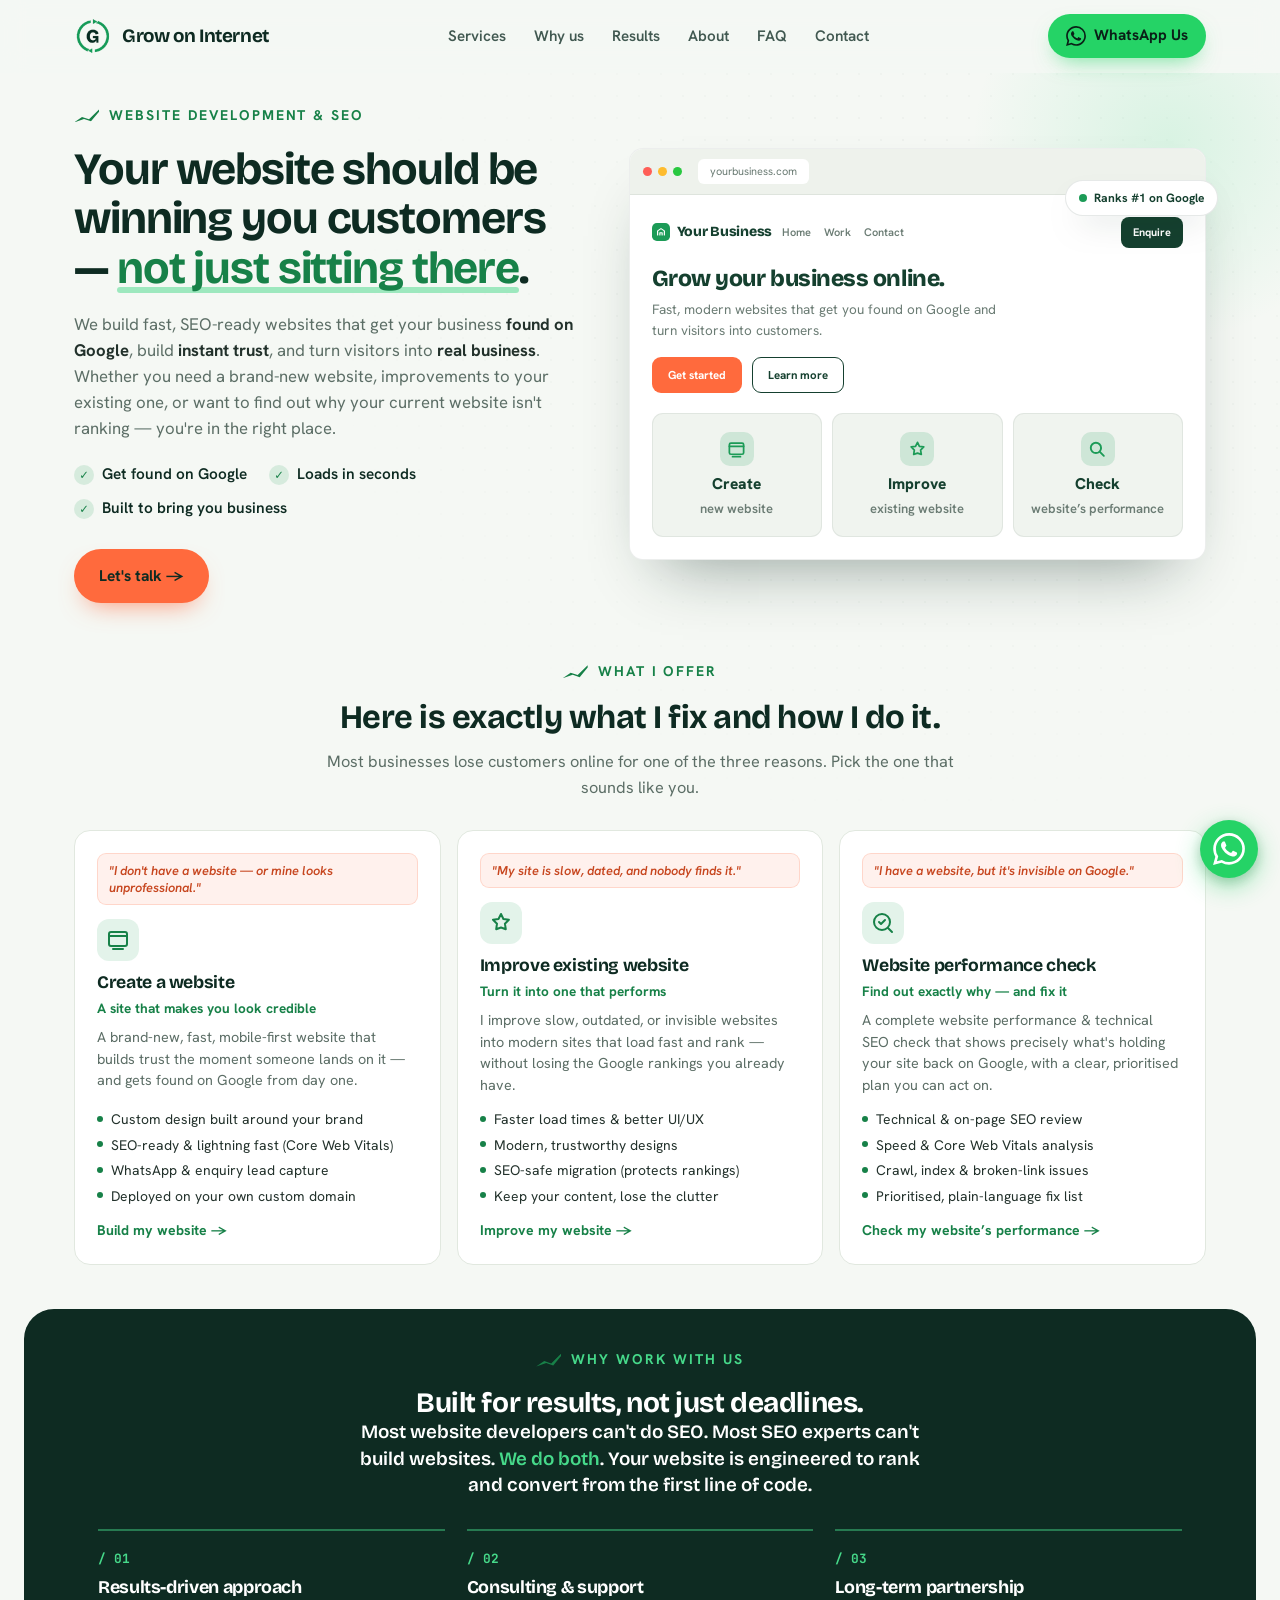
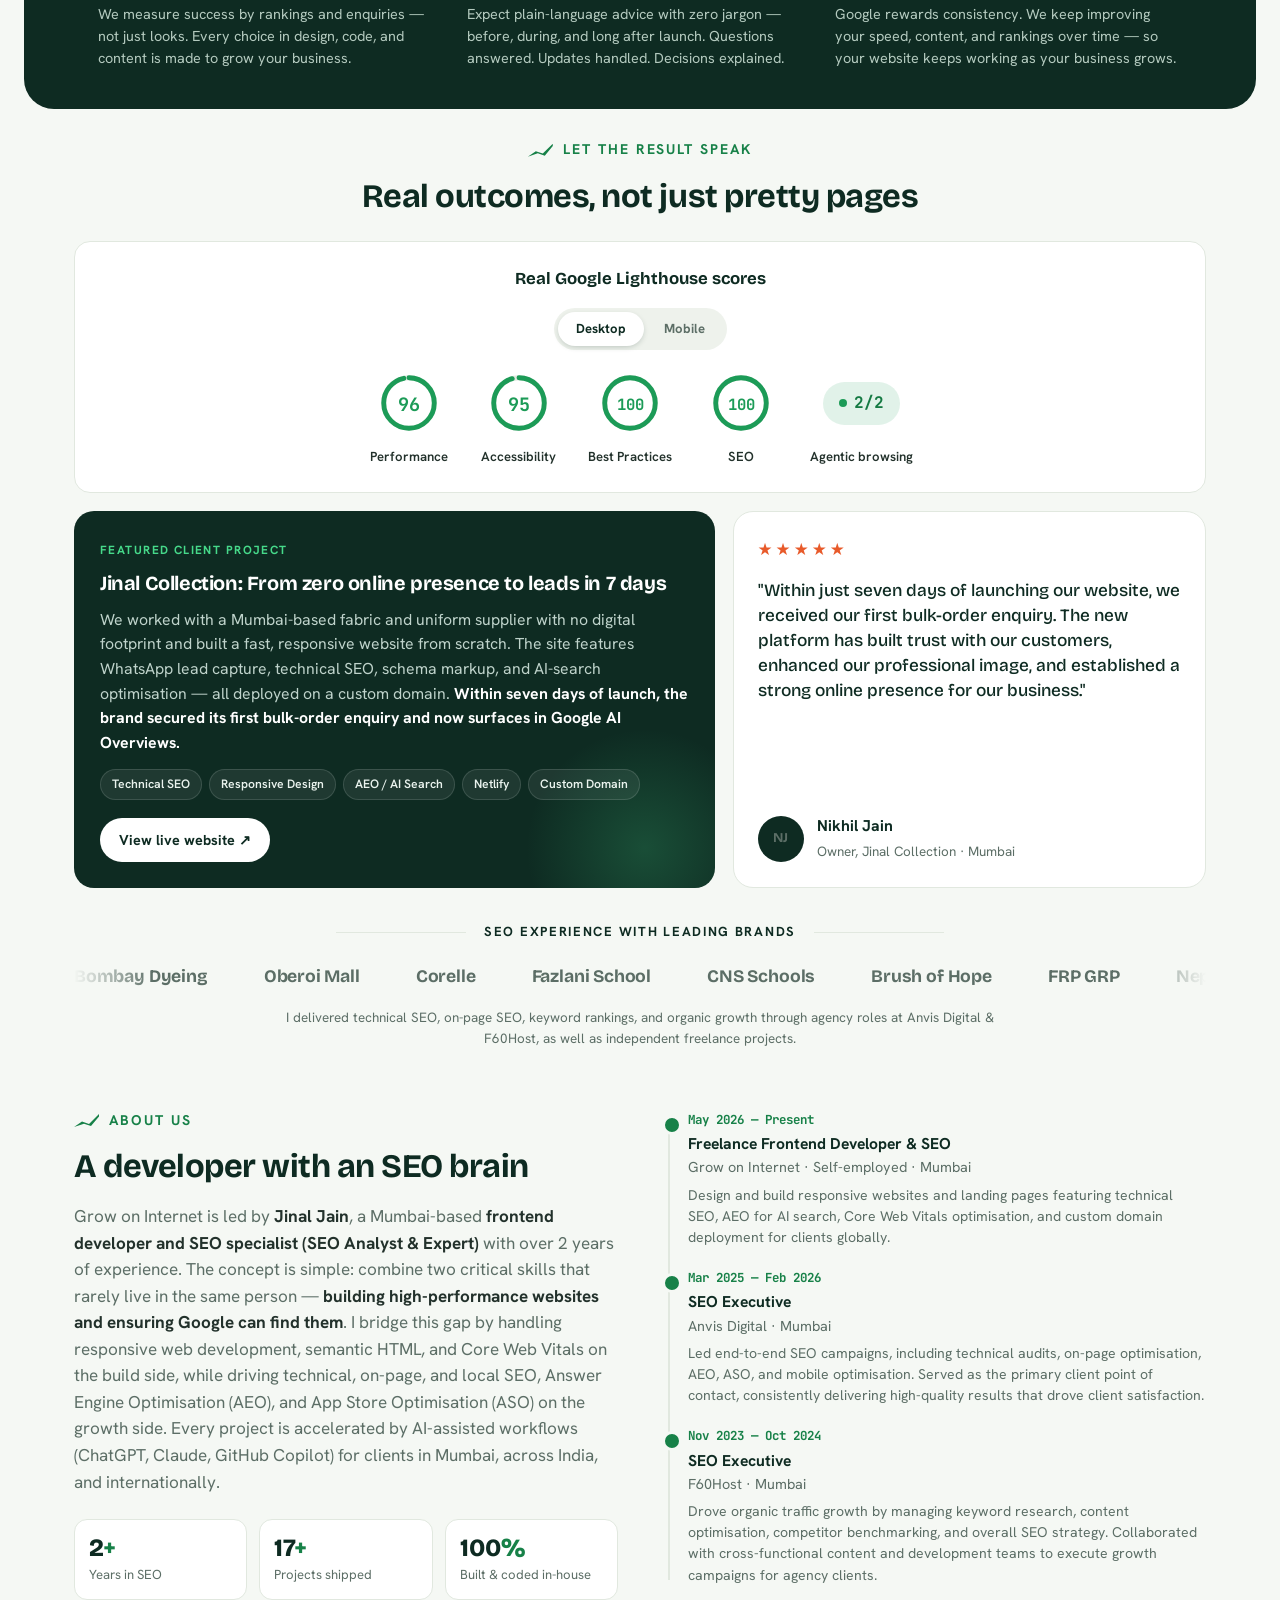
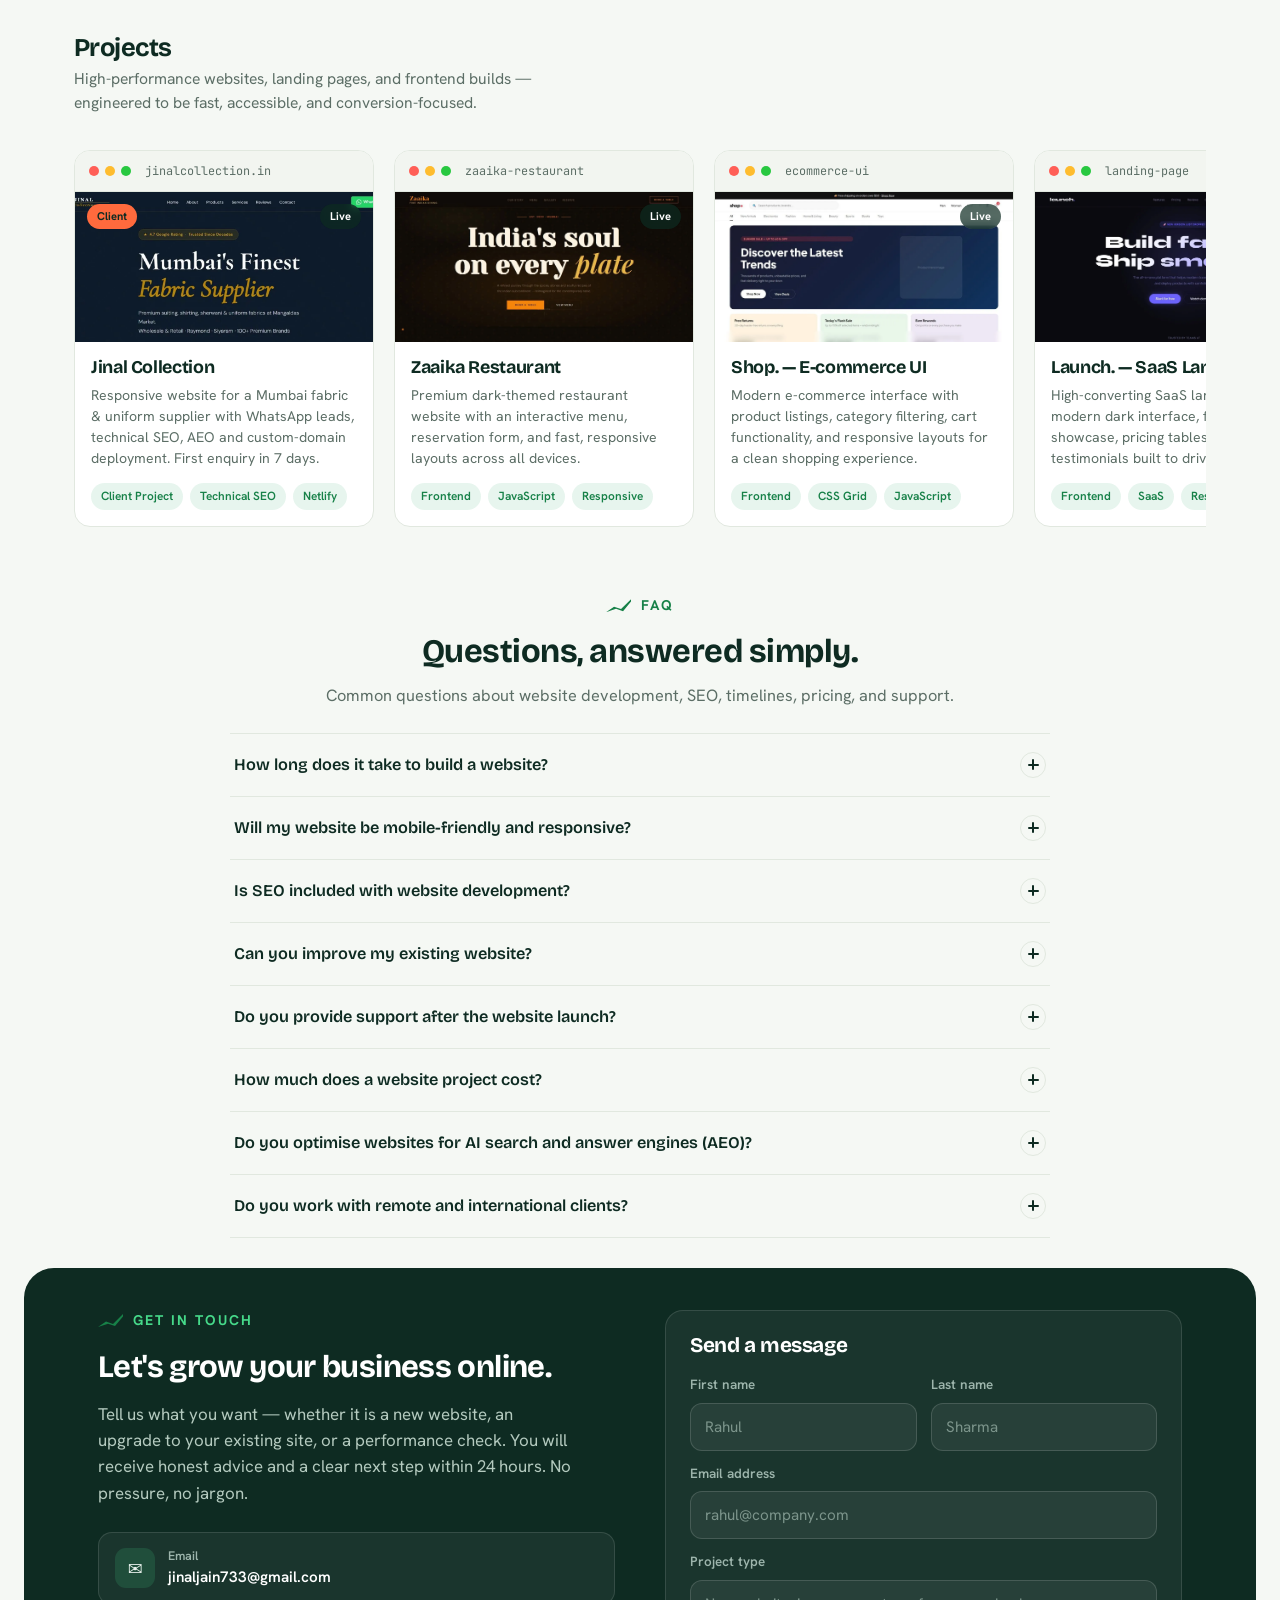
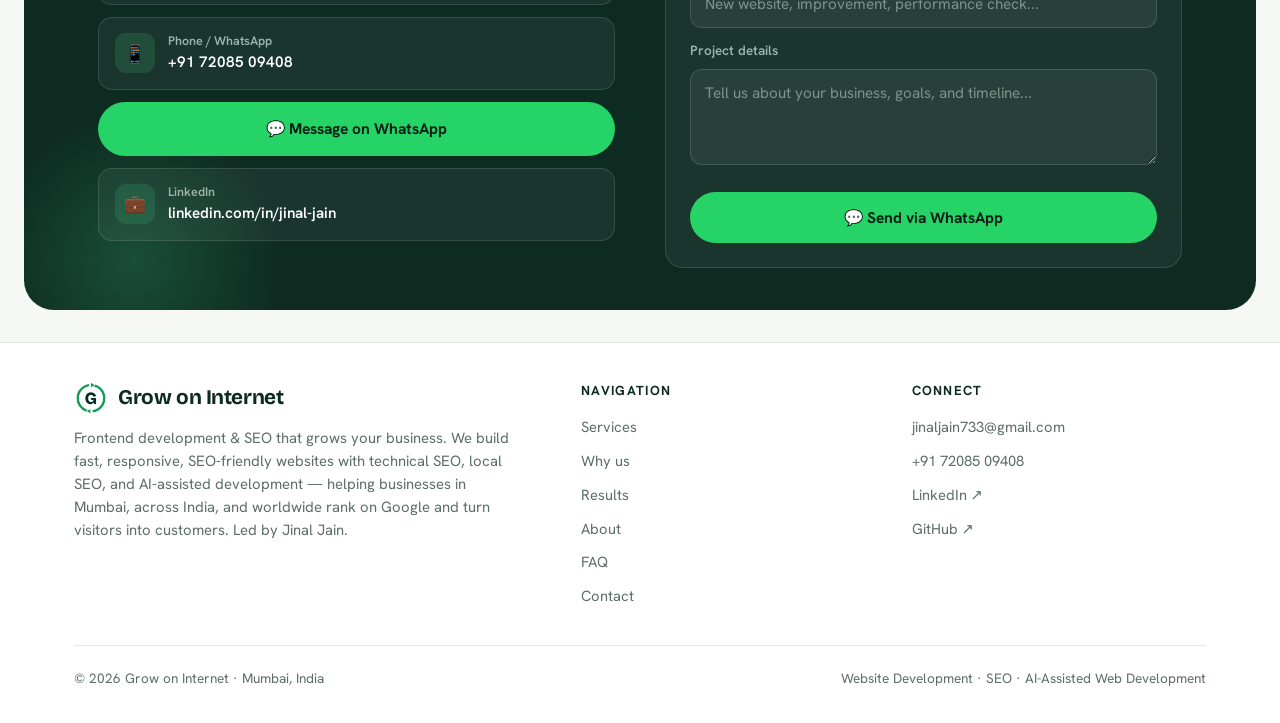
==== index.html @ 829fde15 "Optimize performance, fix accessibility and favicon issues" ====
<!DOCTYPE html>
<html lang="en">
<head>
  <meta charset="UTF-8"/>
  <meta name="google-site-verification" content="K5MyPTnlNU4MZj56TA9__E5uPufUT02C1YqBs9ZhYlE"/>
  <meta name="viewport" content="width=device-width, initial-scale=1.0"/>
  <title>Website Development, Redesign &amp; Audit | Grow on Internet</title>
  <meta name="description" content="Fast, SEO-friendly websites built to grow your business. Website development, redesigns, and technical audits by Jinal Jain, Mumbai."/>
  <link rel="canonical" href="https://www.growoninternet.com/"/>
  <meta property="og:type" content="website"/>
  <meta property="og:title" content="Website Development, Redesign &amp; Audit | Grow on Internet"/>
  <meta property="og:description" content="Fast, SEO-friendly websites built to grow your business. Website development, redesigns, and technical audits by Jinal Jain, Mumbai."/>
  <meta property="og:url" content="https://www.growoninternet.com/"/>
  <meta property="og:site_name" content="Grow on Internet"/>
  <meta property="og:image" content="https://www.growoninternet.com/og-image.jpg"/>
  <meta property="og:image:width" content="1200"/>
  <meta property="og:image:height" content="630"/>
  <meta property="og:image:alt" content="Grow on Internet — Website Development &amp; SEO in Mumbai"/>
  <meta name="twitter:card" content="summary_large_image"/>
  <meta name="twitter:title" content="Website Development, Redesign &amp; Audit | Grow on Internet"/>
  <meta name="twitter:description" content="Fast, SEO-friendly websites built to grow your business. Website development, redesigns, and technical audits by Jinal Jain, Mumbai."/>
  <meta name="twitter:image" content="https://www.growoninternet.com/og-image.jpg"/>
  <meta name="twitter:image:alt" content="Grow on Internet — Website Development &amp; SEO in Mumbai"/>
  <meta name="robots" content="index, follow"/>
  <meta name="theme-color" content="#F5F8F4"/>
  <meta name="author" content="Jinal Jain"/>
  <link rel="icon" href="favicon.ico" sizes="any"/>
  <link rel="icon" type="image/png" sizes="32x32" href="favicon-32x32.png"/>
  <link rel="icon" type="image/png" sizes="192x192" href="favicon-192x192.png"/>
  <link rel="apple-touch-icon" sizes="180x180" href="apple-touch-icon.png"/>
  <link rel="manifest" href="site.webmanifest"/>
  <link rel="preconnect" href="https://fonts.googleapis.com"/>
  <link rel="preconnect" href="https://fonts.gstatic.com" crossorigin/>
  <link rel="preload" as="style" href="https://fonts.googleapis.com/css2?family=Bricolage+Grotesque:opsz,wght@12..96,500;12..96,600;12..96,700;12..96,800&family=Hanken+Grotesk:wght@400;500;600;700&family=JetBrains+Mono:wght@500;700&display=swap" onload="this.onload=null;this.rel='stylesheet'"/>
  <noscript><link href="https://fonts.googleapis.com/css2?family=Bricolage+Grotesque:opsz,wght@12..96,500;12..96,600;12..96,700;12..96,800&family=Hanken+Grotesk:wght@400;500;600;700&family=JetBrains+Mono:wght@500;700&display=swap" rel="stylesheet"/></noscript>

  <!-- Structured data -->
  <script type="application/ld+json">
  {
    "@context":"https://schema.org","@type":"Person","@id":"https://www.growoninternet.com/#person",
    "name":"Jinal Jain","jobTitle":"Frontend Developer & SEO Specialist",
    "description":"Frontend Developer and SEO Specialist in Mumbai, founder of Grow on Internet, building fast, SEO-friendly websites that rank on Google and convert visitors into customers.",
    "url":"https://www.growoninternet.com",
    "address":{"@type":"PostalAddress","addressLocality":"Mumbai","addressRegion":"Maharashtra","addressCountry":"IN"},
    "email":"jinaljain733@gmail.com","telephone":"+917208509408",
    "sameAs":["https://linkedin.com/in/jinal-jain-08b70328b","https://github.com/jinaljain733-cmd"]
  }
  </script>
  <script type="application/ld+json">
  {
    "@context":"https://schema.org","@type":"WebSite","@id":"https://www.growoninternet.com/#website",
    "url":"https://www.growoninternet.com/","name":"Grow on Internet",
    "description":"Fast, SEO-friendly websites built to grow your business. Website development, redesigns, and technical audits by Jinal Jain, Mumbai.",
    "publisher":{"@id":"https://www.growoninternet.com/#person"},
    "inLanguage":"en"
  }
  </script>
  <script type="application/ld+json">
  {
    "@context":"https://schema.org","@type":"ProfessionalService","@id":"https://www.growoninternet.com/#service",
    "name":"Grow on Internet","url":"https://www.growoninternet.com","telephone":"+917208509408","email":"jinaljain733@gmail.com",
    "provider":{"@id":"https://www.growoninternet.com/#person"},
    "address":{"@type":"PostalAddress","addressLocality":"Mumbai","addressRegion":"Maharashtra","addressCountry":"IN"},
    "geo":{"@type":"GeoCoordinates","latitude":19.0760,"longitude":72.8777},
    "areaServed":["Mumbai","Maharashtra","India",{"@type":"Place","name":"Worldwide (Remote)"}],
    "serviceType":["Website Development","Website Improvement","Technical SEO","Website Performance Check","Answer Engine Optimisation","Landing Page Development"],
    "priceRange":"₹₹","sameAs":["https://linkedin.com/in/jinal-jain-08b70328b","https://github.com/jinaljain733-cmd"]
  }
  </script>
  <script type="application/ld+json">
  {"@context": "https://schema.org", "@type": "FAQPage", "mainEntity": [{"@type": "Question", "name": "How long does it take to build a website?", "acceptedAnswer": {"@type": "Answer", "text": "Most website projects wrap up within 1–3 weeks, depending on complexity. A dedicated landing page can launch in just 5–7 days, while a comprehensive business website typically takes 2–3 weeks, including all revisions and final testing."}}, {"@type": "Question", "name": "Will my website be mobile-friendly and responsive?", "acceptedAnswer": {"@type": "Answer", "text": "Yes. Every website is built mobile-first and tested rigorously across smartphones, tablets, laptops, and desktops to ensure a seamless user experience on every screen size."}}, {"@type": "Question", "name": "Is SEO included with website development?", "acceptedAnswer": {"@type": "Answer", "text": "Absolutely. Every website comes out of the box with essential technical SEO — including semantic HTML, optimised headings, meta titles and descriptions, XML sitemaps, robots.txt files, Open Graph tags, schema markup, and Core Web Vitals optimisation."}}, {"@type": "Question", "name": "Can you improve my existing website?", "acceptedAnswer": {"@type": "Answer", "text": "Yes. We upgrade existing websites by boosting performance, refreshing to a responsive design, refining the UI/UX, and implementing SEO-friendly development — all while carefully preserving your existing content and search rankings."}}, {"@type": "Question", "name": "Do you provide support after the website launch?", "acceptedAnswer": {"@type": "Answer", "text": "Yes. Ongoing post-launch support is readily available for platform updates, routine maintenance, technical troubleshooting, content changes, and continuous performance improvements whenever you need them."}}, {"@type": "Question", "name": "How much does a website project cost?", "acceptedAnswer": {"@type": "Answer", "text": "Pricing varies depending on project scope, features, design complexity, and specific functionality. Share your project requirements with us, and we will provide a transparent, detailed quote with absolutely zero hidden costs."}}, {"@type": "Question", "name": "Do you optimise websites for AI search and answer engines (AEO)?", "acceptedAnswer": {"@type": "Answer", "text": "Yes. Alongside traditional SEO, we implement Answer Engine Optimisation (AEO) — structuring your content, headings, and schema markup so your site is easily parsed and surfaced by modern AI assistants. For instance, our client Jinal Collection now appears directly in Google AI Overviews for highly relevant industry queries."}}, {"@type": "Question", "name": "Do you work with remote and international clients?", "acceptedAnswer": {"@type": "Answer", "text": "Yes. While we are proud to be based in Mumbai, we work with clients nationwide across India and internationally. All projects are managed seamlessly via email, WhatsApp, and video calls, complete with regular, transparent progress updates."}}]}
  </script>

  <!-- Google Analytics -->
  <script async src="https://www.googletagmanager.com/gtag/js?id=G-MQ4YSEPX4D"></script>
  <script>window.dataLayer=window.dataLayer||[];function gtag(){dataLayer.push(arguments);}gtag('js',new Date());gtag('config','G-MQ4YSEPX4D');</script>

  <style id="critical-css">:root{--bg:#F5F8F4;--forest:#0E2B22;--forest-2:#143A2E;--grow:#178148;--grow-bright:#46D98A;--coral:#FF6A3D;--text:#22312B;--muted:#5C6E66;--line:#E1E8DF;--card:#FFFFFF;--radius:18px;--maxw:1180px}*{box-sizing:border-box;margin:0;padding:0}html{scroll-behavior:smooth;overflow-x:clip}body{font-family:'Hanken Grotesk',system-ui,sans-serif;background:var(--bg);color:var(--text);line-height:1.55;-webkit-font-smoothing:antialiased;overflow-x:clip}.mono{font-family:'JetBrains Mono',monospace}.container{max-width:var(--maxw);margin:0 auto;padding:0 24px}.skip-link{position:absolute;left:-999px;top:0;background:var(--forest);color:#fff;padding:10px 16px;border-radius:0 0 10px 0;z-index:200}.skip-link:focus{left:0}:focus-visible{outline:3px solid var(--grow);outline-offset:3px;border-radius:6px}.eyebrow{display:inline-flex;align-items:center;gap:10px;font-size:.88rem;font-weight:700;text-transform:uppercase;letter-spacing:.14em;color:var(--grow)}.eyebrow::before{content:"";width:25px;height:13px;background:var(--grow);clip-path:polygon(0 100%,32% 58%,60% 76%,100% 0,100% 18%,68% 92%,40% 74%,0 100%);display:inline-block}.btn{display:inline-flex;align-items:center;gap:9px;font-weight:700;font-size:.97rem;padding:14px 24px;border-radius:999px;border:1.6px solid transparent;cursor:pointer;transition:transform .18s ease,box-shadow .18s ease,background .18s ease,color .18s ease;font-family:'Hanken Grotesk',sans-serif}.btn-primary{background:var(--coral);color:var(--forest);box-shadow:0 12px 26px -12px rgba(255,106,61,.75)}.btn-primary:hover{transform:translateY(-2px);box-shadow:0 18px 34px -14px rgba(255,106,61,.85)}.btn-outline{background:transparent;border-color:var(--forest);color:var(--forest)}.btn-outline:hover{background:var(--forest);color:#fff;transform:translateY(-2px)}.btn-light{background:#fff;color:var(--forest)}.btn-light:hover{transform:translateY(-2px)}.btn-sm{padding:10px 18px;font-size:.9rem}header{position:sticky;top:0;z-index:100}nav#nav{background:rgba(245,248,244,.82);backdrop-filter:blur(12px);border-bottom:1px solid transparent;transition:border-color .2s,box-shadow .2s}nav#nav.scrolled{border-bottom-color:var(--line);box-shadow:0 6px 24px -18px rgba(14,43,34,.4)}.nav-inner{display:flex;align-items:center;justify-content:space-between;height:72px;max-width:var(--maxw);margin:0 auto;padding:0 24px}.nav-logo{display:flex;align-items:center;gap:10px;font-size:1.18rem;color:var(--forest)}.nav-logo .mark{width:38px;height:38px;flex:none;display:grid;place-items:center}.nav-logo .lo{font-family:'Bricolage Grotesque',sans-serif;font-weight:700;letter-spacing:-0.02em;color:var(--forest)}.nav-links{display:flex;gap:28px;list-style:none}.nav-links a{font-weight:600;font-size:.95rem;color:var(--forest);opacity:.78;transition:opacity .15s}.nav-links a:hover{opacity:1}.wa-btn{display:inline-flex;align-items:center;gap:8px;background:#25D366;color:#0a1f17;font-family:'Hanken Grotesk',sans-serif;font-weight:700;font-size:.95rem;padding:10px 18px;border-radius:999px;box-shadow:0 10px 22px -8px rgba(37,211,102,.6);transition:transform .18s ease,box-shadow .18s ease,background .18s ease;white-space:nowrap;cursor:pointer}.wa-btn svg{width:20px;height:20px;flex:none}.wa-btn:hover{transform:translateY(-2px);background:#20bd5a;box-shadow:0 16px 30px -8px rgba(37,211,102,.72)}.nav-cta{flex:none}.nav-cta-m{display:none}.nav-hamburger{display:none;flex-direction:column;align-items:flex-end;gap:5px;background:none;border:none;cursor:pointer;padding:6px;margin-right:-6px}.nav-hamburger span{width:24px;height:2.4px;background:var(--forest);border-radius:2px;transition:.25s}.nav-hamburger.open span:nth-child(1){transform:translateY(7.4px) rotate(45deg)}.nav-hamburger.open span:nth-child(2){opacity:0}.nav-hamburger.open span:nth-child(3){transform:translateY(-7.4px) rotate(-45deg)}.hero-badge .pulse{width:8px;height:8px;border-radius:50%;background:var(--grow);box-shadow:0 0 0 0 rgba(28,155,87,.5);animation:pulse 2s infinite}@keyframes pulse{0%{box-shadow:0 0 0 0 rgba(28,155,87,.5)}70%{box-shadow:0 0 0 9px rgba(28,155,87,0)}100%{box-shadow:0 0 0 0 rgba(28,155,87,0)}}@keyframes blink{50%{opacity:0}}.why .container{max-width:calc(var(--maxw) - 48px)}.why .eyebrow{color:var(--grow-bright)}.lh-radio:focus-visible ~ .lh-toggle label{outline:2px solid var(--grow);outline-offset:2px}.about-intro .body{color:var(--muted);font-size:1.07rem;margin-top:18px}.about-intro .body b{color:var(--text)}.proj-body{padding:16px}.proj-body h3{font-size:1.12rem;color:var(--forest);font-weight:700;margin-bottom:8px}.proj-body p{color:var(--muted);font-size:.88rem;line-height:1.5}.contact .container{max-width:calc(var(--maxw) - 48px);position:relative}.btn-wa{background:#25D366;color:#0a1f17}.btn-wa:hover{transform:translateY(-2px)}.home{padding:32px 0 44px;position:relative;overflow:hidden}.home-intro{max-width:860px;margin:0 auto;text-align:center}.home-intro h1{font-size:clamp(1.95rem,3.6vw,2.8rem);font-weight:700;color:var(--forest);margin:15px 0 0;line-height:1.1;letter-spacing:-0.025em}.home-intro h1 .em{color:var(--grow);position:relative;white-space:nowrap}.home-intro h1 .em::after{content:"";position:absolute;left:0;right:0;bottom:.04em;height:.14em;background:var(--grow-bright);opacity:.5;border-radius:3px;z-index:-1}.home-sub{font-size:1.05rem;color:var(--muted);margin:18px auto 0;max-width:40em}.home-sub b{color:var(--text);font-weight:700}.home::before{content:"";position:absolute;inset:0;background-image:radial-gradient(circle at 1px 1px,rgba(14,43,34,.05) 1px,transparent 0);background-size:22px 22px;-webkit-mask-image:radial-gradient(ellipse 65% 55% at 72% 22%,#000,transparent 72%);mask-image:radial-gradient(ellipse 65% 55% at 72% 22%,#000,transparent 72%);pointer-events:none}.home::after{content:"";position:absolute;top:-130px;right:-90px;width:400px;height:400px;border-radius:50%;background:radial-gradient(circle,rgba(70,217,138,.16),transparent 70%);pointer-events:none}.home .container{position:relative;z-index:1}.home-grid{display:grid;grid-template-columns:.92fr 1.04fr;gap:44px;align-items:center}.home-grid .home-intro{max-width:none;margin:0;text-align:left}.home-grid .home-sub{margin-left:0;margin-right:0;max-width:42em}.home-grid .home-gets,.home-grid .home-btns,.home-grid .home-trust{justify-content:flex-start}.home-visual{position:relative}.bw{background:#fff;border-radius:14px;box-shadow:0 34px 64px -32px rgba(14,43,34,.45);overflow:hidden;border:1px solid rgba(14,43,34,.08)}.bw-bar{display:flex;align-items:center;gap:6px;padding:10px 13px;background:#EEF2EC;border-bottom:1px solid rgba(14,43,34,.07)}.bw-dot{width:9px;height:9px;border-radius:50%}.bw-url{margin-left:10px;background:#fff;border-radius:6px;font-size:11px;color:#6B7C74;padding:4px 12px;font-family:'Hanken Grotesk'}.bw-vp{padding:22px}.bw-nav{display:flex;align-items:center;gap:10px;margin-bottom:18px}.bw-brand{display:flex;align-items:center;gap:7px;font-family:'Bricolage Grotesque';font-weight:800;font-size:14px;color:#15402F;letter-spacing:-.02em}.bw-logo{width:16px;height:16px;border-radius:5px;background:#1C9B57;flex:none}.bw-links{display:flex;gap:13px;font-size:11px;color:#6B7C74;font-weight:600}.bw-sp{flex:1}.bw-btn{background:#15402F;color:#fff;font-size:11px;font-weight:700;padding:7px 12px;border-radius:8px;white-space:nowrap}.bw-h{font-family:'Bricolage Grotesque';font-weight:800;font-size:23px;line-height:1.12;letter-spacing:-.02em;color:#15402F;margin:6px 0 8px}.bw-sub{font-size:13.5px;color:#6B7C74;line-height:1.55;margin-bottom:16px;max-width:44ch}.bw-cta{display:flex;gap:10px;margin-bottom:20px}.bw-b1{background:#FF6A3D;color:#fff;font-size:11.5px;font-weight:700;padding:9px 16px;border-radius:9px}.bw-b2{border:1.5px solid #15402F;color:#15402F;font-size:11.5px;font-weight:700;padding:8px 15px;border-radius:9px}.bw-cards{display:flex;gap:10px}.bw-card{flex:1;border-radius:11px;background:#F0F4EF;border:1px solid rgba(14,43,34,.07);padding:18px 9px;font-size:10px;font-weight:700;color:#15402F;display:flex;flex-direction:column;align-items:center;text-align:center;gap:10px}.bw-card i{width:34px;height:34px;border-radius:10px;background:rgba(28,155,87,.16);display:grid;place-items:center;color:#1C9B57}.bw-card .bw-ct{font-size:15.5px;font-weight:800;color:#15402F;line-height:1.05}.bw-card .bw-cl{font-size:13px;font-weight:600;color:#6B7C74;line-height:1.3;margin-top:-1px}.bw-chip{position:absolute;display:flex;align-items:center;gap:7px;background:#fff;border:1px solid rgba(14,43,34,.1);box-shadow:0 16px 32px -16px rgba(14,43,34,.5);border-radius:999px;padding:8px 13px;font-size:12px;font-weight:700;color:#15402F;animation:floaty 4.5s ease-in-out infinite}.bw-gd{width:8px;height:8px;border-radius:50%;background:#1C9B57}.bw-chip-a{top:32px;right:-12px}.bw-chip-b{bottom:22px;left:-12px;animation-delay:1.4s}@keyframes floaty{0%,100%{transform:translateY(0)}50%{transform:translateY(-7px)}}.visual-stats{display:flex;gap:10px;margin-top:16px}.vs{flex:1;background:#fff;border:1px solid var(--line);border-radius:13px;padding:14px 8px;text-align:center;box-shadow:0 16px 30px -24px rgba(14,43,34,.45);display:flex;flex-direction:column;align-items:center}.vs i{width:28px;height:28px;border-radius:9px;background:rgba(28,155,87,.14);color:var(--grow);display:grid;place-items:center;margin-bottom:8px}.vs-n{display:block;font-family:'Bricolage Grotesque';font-weight:800;font-size:1rem;color:var(--forest);line-height:1}.vs-l{display:block;font-size:.72rem;color:var(--muted);margin-top:5px;line-height:1.3}.home-gets{display:flex;justify-content:center;flex-wrap:wrap;gap:10px 22px;margin-top:22px}.home-gets .get{display:inline-flex;align-items:center;gap:8px;font-weight:600;color:var(--forest);font-size:.96rem}.home-gets .tick{width:20px;height:20px;border-radius:50%;background:rgba(28,155,87,.14);color:var(--grow);display:grid;place-items:center;font-size:.72rem;flex:none}.home-btns{display:flex;justify-content:center;gap:14px;flex-wrap:wrap;margin-top:28px}.home-trust{display:flex;justify-content:center;align-items:center;gap:14px;flex-wrap:wrap;margin-top:26px;color:var(--muted);font-size:.92rem}.home-trust .t b{color:var(--forest)}.home-trust .dotsep{width:5px;height:5px;border-radius:50%;background:var(--grow);opacity:.5}.reveal{opacity:0;transform:translateY(22px);transition:opacity .6s ease,transform .6s ease}.reveal.up{opacity:1;transform:none}.rd1{transition-delay:.06s}.rd2{transition-delay:.14s}.rd3{transition-delay:.22s}@media(max-width:920px){.hero-grid,.about-intro,.contact-grid,.result-grid,.footer-inner,.home-grid{grid-template-columns:1fr}.home-grid .home-intro{text-align:left;max-width:none;margin:0}.home-grid .home-gets,.home-grid .home-btns,.home-grid .home-trust{justify-content:flex-start}.home-visual{max-width:460px;margin:22px auto 0}.nav-links{position:fixed;inset:72px 0 auto 0;flex-direction:column;align-items:stretch;background:var(--bg);padding:20px 24px;gap:4px;border-bottom:1px solid var(--line);transform:translateY(-130%);transition:transform .3s;box-shadow:0 20px 40px -24px rgba(14,43,34,.4)}.nav-links li{width:100%}.nav-links.open{transform:none}.nav-links a{padding:12px 0;font-size:1.05rem;width:100%;text-align:center}.nav-cta{display:none}.nav-cta-m{display:flex;justify-content:center;margin-top:12px}.nav-links .nav-cta-m .wa-btn{width:auto;color:#0a1f17;padding:11px 22px;font-size:.97rem}.nav-hamburger{display:flex}}@media(max-width:600px){.container,.hero-grid,.nav-inner{padding-left:18px;padding-right:18px}.home-intro h1{font-size:clamp(1.7rem,7.2vw,2.2rem)}.home-sub,.hero-desc{font-size:1rem}.home{padding:22px 0 38px}.home-btns{flex-direction:column;align-items:stretch;gap:10px}.home-btns .btn{width:100%;justify-content:center}.bw-links{display:none}.bw-vp{padding:16px}.bw-h{font-size:20px;line-height:1.18;margin:4px 0 6px}.bw-sub{font-size:12px;margin-bottom:12px;max-width:none}.bw-cta{margin-bottom:14px}.bw-card{padding:15px 7px;gap:8px}.bw-card .bw-ct{font-size:13.5px}.bw-card .bw-cl{font-size:11.5px}.eyebrow{font-size:.8rem;letter-spacing:.12em}.why .container,.contact .container{max-width:none}}@media(prefers-reduced-motion:reduce){*{animation:none!important;transition:none!important;scroll-behavior:auto}.reveal{opacity:1;transform:none}}.wa-float{position:fixed;bottom:22px;right:22px;z-index:200;width:58px;height:58px;border-radius:50%;background:#25D366;display:flex;align-items:center;justify-content:center;box-shadow:0 8px 24px rgba(37,211,102,.45),0 4px 12px rgba(0,0,0,.18);transition:transform .2s ease,box-shadow .2s ease;animation:waPulse 2.6s ease-in-out infinite}.wa-float svg{width:32px;height:32px}.wa-float:hover{transform:scale(1.08);box-shadow:0 12px 30px rgba(37,211,102,.6),0 6px 16px rgba(0,0,0,.22)}.wa-float:active{transform:scale(.97)}@keyframes waPulse{0%,100%{box-shadow:0 8px 24px rgba(37,211,102,.45),0 0 0 0 rgba(37,211,102,.5)}50%{box-shadow:0 8px 24px rgba(37,211,102,.45),0 0 0 14px rgba(37,211,102,0)}}@media(max-width:600px){.wa-float{width:52px;height:52px;bottom:18px;right:18px}.wa-float svg{width:28px;height:28px}}.nav-logo .mark .brandmark,.footer-logo .fmark .brandmark{width:100%;height:100%;object-fit:cover;display:block}</style>
<link rel="preload" as="style" href="style.css" onload="this.onload=null;this.rel='stylesheet'"/>
<noscript><link rel="stylesheet" href="style.css"/></noscript>
</head>
<body>

<a href="#main" class="skip-link">Skip to main content</a>

<header>
<nav id="nav" role="navigation" aria-label="Main navigation">
  <div class="nav-inner">
    <a href="/" class="nav-logo" aria-label="Grow on Internet — homepage">
      <span class="mark"><img class="brandmark" src="logo.png" alt="Grow on Internet logo"/></span>
      <span class="lo">Grow on Internet</span>
    </a>
    <ul class="nav-links" id="navLinks">
      <li><a href="#services">Services</a></li>
      <li><a href="#why">Why us</a></li>
      <li><a href="#results">Results</a></li>
      <li><a href="#about">About</a></li>
      <li><a href="#faq">FAQ</a></li>
      <li><a href="#contact">Contact</a></li>
      <li class="nav-cta-m"><a href="https://wa.me/917208509408?text=Hi%20Jinal%2C%20I%27d%20like%20to%20discuss%20a%20website%20project." target="_blank" rel="noopener noreferrer" class="wa-btn nav-cta-link" aria-label="WhatsApp Us"><svg viewBox="0 0 24 24" fill="#0a1f17" aria-hidden="true"><path d="M17.472 14.382c-.297-.149-1.758-.867-2.03-.967-.273-.099-.471-.148-.67.15-.197.297-.767.966-.94 1.164-.173.199-.347.223-.644.075-.297-.15-1.255-.463-2.39-1.475-.883-.788-1.48-1.761-1.653-2.059-.173-.297-.018-.458.13-.606.134-.133.298-.347.446-.52.149-.174.198-.298.298-.497.099-.198.05-.371-.025-.52-.075-.149-.669-1.612-.916-2.207-.242-.579-.487-.5-.669-.51-.173-.008-.371-.01-.57-.01-.198 0-.52.074-.792.372-.272.297-1.04 1.016-1.04 2.479 0 1.462 1.065 2.875 1.213 3.074.149.198 2.096 3.2 5.077 4.487.709.306 1.262.489 1.694.625.712.227 1.36.195 1.871.118.571-.085 1.758-.719 2.006-1.413.248-.694.248-1.289.173-1.413-.074-.124-.272-.198-.57-.347m-5.421 7.403h-.004a9.87 9.87 0 01-5.031-1.378l-.361-.214-3.741.982.998-3.648-.235-.374a9.86 9.86 0 01-1.51-5.26c.001-5.45 4.436-9.884 9.888-9.884 2.64 0 5.122 1.03 6.988 2.898a9.825 9.825 0 012.893 6.994c-.003 5.45-4.437 9.884-9.885 9.884m8.413-18.297A11.815 11.815 0 0012.05 0C5.495 0 .16 5.335.157 11.892c0 2.096.547 4.142 1.588 5.945L.057 24l6.305-1.654a11.882 11.882 0 005.683 1.448h.005c6.554 0 11.89-5.335 11.893-11.893a11.821 11.821 0 00-3.48-8.413z"/></svg>WhatsApp Us</a></li>
    </ul>
    <a href="https://wa.me/917208509408?text=Hi%20Jinal%2C%20I%27d%20like%20to%20discuss%20a%20website%20project." target="_blank" rel="noopener noreferrer" class="wa-btn nav-cta" aria-label="WhatsApp Us"><svg viewBox="0 0 24 24" fill="#0a1f17" aria-hidden="true"><path d="M17.472 14.382c-.297-.149-1.758-.867-2.03-.967-.273-.099-.471-.148-.67.15-.197.297-.767.966-.94 1.164-.173.199-.347.223-.644.075-.297-.15-1.255-.463-2.39-1.475-.883-.788-1.48-1.761-1.653-2.059-.173-.297-.018-.458.13-.606.134-.133.298-.347.446-.52.149-.174.198-.298.298-.497.099-.198.05-.371-.025-.52-.075-.149-.669-1.612-.916-2.207-.242-.579-.487-.5-.669-.51-.173-.008-.371-.01-.57-.01-.198 0-.52.074-.792.372-.272.297-1.04 1.016-1.04 2.479 0 1.462 1.065 2.875 1.213 3.074.149.198 2.096 3.2 5.077 4.487.709.306 1.262.489 1.694.625.712.227 1.36.195 1.871.118.571-.085 1.758-.719 2.006-1.413.248-.694.248-1.289.173-1.413-.074-.124-.272-.198-.57-.347m-5.421 7.403h-.004a9.87 9.87 0 01-5.031-1.378l-.361-.214-3.741.982.998-3.648-.235-.374a9.86 9.86 0 01-1.51-5.26c.001-5.45 4.436-9.884 9.888-9.884 2.64 0 5.122 1.03 6.988 2.898a9.825 9.825 0 012.893 6.994c-.003 5.45-4.437 9.884-9.885 9.884m8.413-18.297A11.815 11.815 0 0012.05 0C5.495 0 .16 5.335.157 11.892c0 2.096.547 4.142 1.588 5.945L.057 24l6.305-1.654a11.882 11.882 0 005.683 1.448h.005c6.554 0 11.89-5.335 11.893-11.893a11.821 11.821 0 00-3.48-8.413z"/></svg>WhatsApp Us</a>
    <button class="nav-hamburger" id="hamburger" aria-label="Toggle menu" aria-expanded="false" aria-controls="navLinks"><span></span><span></span><span></span></button>
  </div>
</nav>
</header>

<main id="main" tabindex="-1">

<!-- HOME = SERVICES -->
<section class="home" id="services" aria-labelledby="home-heading">
  <div class="container">

    <div class="home-grid">
    <div class="home-intro">
      <span class="eyebrow">Website Development &amp; SEO</span>
      <h1 id="home-heading">Your website should be winning you customers &mdash; <span class="em">not just sitting there</span>.</h1>
      <p class="home-sub">We build fast, SEO-ready websites that get your business <b>found on Google</b>, build <b>instant trust</b>, and turn visitors into <b>real business</b>. Whether you need a brand-new website, improvements to your existing one, or want to find out why your current website isn't ranking &mdash; you're in the right place.</p>
      <div class="home-gets">
        <span class="get"><span class="tick">&checkmark;</span> Get found on Google</span>
        <span class="get"><span class="tick">&checkmark;</span> Loads in seconds</span>
        <span class="get"><span class="tick">&checkmark;</span> Built to bring you business</span>
      </div>
      <div class="home-btns">
        <a href="#contact" class="btn btn-primary">Let's talk &rarr;</a>
      </div>
    </div>
      <div class="home-visual reveal rd1">
        <div class="bw">
          <div class="bw-bar"><span class="bw-dot" style="background:#FF5F57"></span><span class="bw-dot" style="background:#FEBC2E"></span><span class="bw-dot" style="background:#28C840"></span><span class="bw-url">yourbusiness.com</span></div>
          <div class="bw-vp">
            <div class="bw-nav">
              <span class="bw-brand"><svg width="18" height="18" viewBox="0 0 48 48" fill="none" aria-hidden="true" style="flex:none" role="img" aria-label="Your Business logo"><rect width="48" height="48" rx="13" fill="#1C9B57"/><path d="M15 32V21l9-6 9 6v11" stroke="#fff" stroke-width="3.2" stroke-linecap="round" stroke-linejoin="round"/><path d="M21 32v-6h6v6" stroke="#fff" stroke-width="3.2" stroke-linecap="round" stroke-linejoin="round"/></svg>Your&nbsp;Business</span>
              <span class="bw-links"><span>Home</span><span>Work</span><span>Contact</span></span>
              <span class="bw-sp"></span>
              <span class="bw-btn">Enquire</span>
            </div>
            <div class="bw-h">Grow your business online.</div>
            <p class="bw-sub">Fast, modern websites that get you found on Google and turn visitors into customers.</p>
            <div class="bw-cta"><span class="bw-b1">Get started</span><span class="bw-b2">Learn more</span></div>
            <div class="bw-cards">
              <span class="bw-card"><i><svg width="19" height="19" viewBox="0 0 24 24" fill="none"><rect x="3" y="4" width="18" height="14" rx="2" stroke="currentColor" stroke-width="2.2"/><path d="M3 8h18M7 21h10" stroke="currentColor" stroke-width="2.2" stroke-linecap="round"/></svg></i><span class="bw-ct">Create</span><span class="bw-cl">new website</span></span>
              <span class="bw-card"><i><svg width="19" height="19" viewBox="0 0 24 24" fill="none"><path d="M12 3l2.4 5 5.5.8-4 3.9.9 5.5L12 16.5 7.2 18.2 8 12.7 4 8.8 9.5 8 12 3z" stroke="currentColor" stroke-width="2.2" stroke-linejoin="round"/></svg></i><span class="bw-ct">Improve</span><span class="bw-cl">existing website</span></span>
              <span class="bw-card"><i><svg width="19" height="19" viewBox="0 0 24 24" fill="none"><circle cx="10" cy="10" r="6.5" stroke="currentColor" stroke-width="2.4"/><path d="M20 20l-5-5" stroke="currentColor" stroke-width="2.4" stroke-linecap="round"/></svg></i><span class="bw-ct">Check</span><span class="bw-cl">website&rsquo;s performance</span></span>
            </div>
          </div>
        </div>
        <div class="bw-chip bw-chip-a"><span class="bw-gd"></span> Ranks #1 on Google</div>
      </div>
    </div>

    <div class="pain-lead reveal">
      <span class="eyebrow">What I offer</span>
      <h2 class="section-title">Here is exactly what I fix and how I do it.</h2>
      <p class="section-sub">Most businesses lose customers online for one of the three reasons. Pick the one that sounds like you.</p>
    </div>

    <div class="services-grid">

      <div class="service-card reveal rd1">
        <span class="pain-tag">"I don't have a website &mdash; or mine looks unprofessional."</span>
        <span class="service-ic"><svg width="24" height="24" viewBox="0 0 24 24" fill="none"><rect x="3" y="4" width="18" height="14" rx="2" stroke="currentColor" stroke-width="2"/><path d="M3 8h18M7 21h10" stroke="currentColor" stroke-width="2" stroke-linecap="round"/></svg></span>
        <h3>Create a website</h3>
        <div class="service-tagline">A site that makes you look credible</div>
        <p>A brand-new, fast, mobile-first website that builds trust the moment someone lands on it &mdash; and gets found on Google from day one.</p>
        <ul>
          <li>Custom design built around your brand</li>
          <li>SEO-ready &amp; lightning fast (Core Web Vitals)</li>
          <li>WhatsApp &amp; enquiry lead capture</li>
          <li>Deployed on your own custom domain</li>
        </ul>
        <a href="#contact" class="service-link">Build my website &rarr;</a>
      </div>

      <div class="service-card reveal rd2">
        <span class="pain-tag">"My site is slow, dated, and nobody finds it."</span>
        <span class="service-ic"><svg width="24" height="24" viewBox="0 0 24 24" fill="none"><path d="M12 3l2.4 5 5.5.8-4 3.9.9 5.5L12 16.5 7.2 18.2 8 12.7 4 8.8 9.5 8 12 3z" stroke="currentColor" stroke-width="2" stroke-linejoin="round"/></svg></span>
        <h3>Improve existing website</h3>
        <div class="service-tagline">Turn it into one that performs</div>
        <p>I improve slow, outdated, or invisible websites into modern sites that load fast and rank &mdash; without losing the Google rankings you already have.</p>
        <ul>
          <li>Faster load times &amp; better UI/UX</li>
          <li>Modern, trustworthy designs</li>
          <li>SEO-safe migration (protects rankings)</li>
          <li>Keep your content, lose the clutter</li>
        </ul>
        <a href="#contact" class="service-link">Improve my website &rarr;</a>
      </div>

      <div class="service-card reveal rd3">
        <span class="pain-tag">"I have a website, but it's invisible on Google."</span>
        <span class="service-ic"><svg width="24" height="24" viewBox="0 0 24 24" fill="none"><circle cx="11" cy="11" r="8" stroke="currentColor" stroke-width="2"/><path d="M21 21l-4-4M8 11l2 2 4-4" stroke="currentColor" stroke-width="2" stroke-linecap="round" stroke-linejoin="round"/></svg></span>
        <h3>Website performance check</h3>
        <div class="service-tagline">Find out exactly why &mdash; and fix it</div>
        <p>A complete website performance &amp; technical SEO check that shows precisely what's holding your site back on Google, with a clear, prioritised plan you can act on.</p>
        <ul>
          <li>Technical &amp; on-page SEO review</li>
          <li>Speed &amp; Core Web Vitals analysis</li>
          <li>Crawl, index &amp; broken-link issues</li>
          <li>Prioritised, plain-language fix list</li>
        </ul>
        <a href="#contact" class="service-link">Check my website&rsquo;s performance &rarr;</a>
      </div>

    </div>
  </div>
</section>

<!-- WHY -->
<section class="why" id="why" aria-labelledby="why-heading">
  <div class="container">
    <div class="section-head center reveal">
      <span class="eyebrow">Why work with us</span>
      <h2 class="section-title" id="why-heading">Built for results, not just deadlines.</h2>
    </div>
    <p class="why-lead reveal rd1">Most website developers can't do SEO. Most SEO experts can't build websites. <em>We do both</em>. Your website is engineered to rank and convert from the first line of code.</p>
    <div class="why-grid">
      <div class="why-item reveal rd1">
        <div class="n">/ 01</div>
        <h3>Results-driven approach</h3>
        <p>We measure success by rankings and enquiries — not just looks. Every choice in design, code, and content is made to grow your business.</p>
      </div>
      <div class="why-item reveal rd2">
        <div class="n">/ 02</div>
        <h3>Consulting &amp; support</h3>
        <p>Expect plain-language advice with zero jargon — before, during, and long after launch. Questions answered. Updates handled. Decisions explained.</p>
      </div>
      <div class="why-item reveal rd3">
        <div class="n">/ 03</div>
        <h3>Long-term partnership</h3>
        <p>Google rewards consistency. We keep improving your speed, content, and rankings over time — so your website keeps working as your business grows.</p>
      </div>
    </div>
  </div>
</section>

<!-- RESULTS -->
<section class="section" id="results" aria-labelledby="results-heading">
  <div class="container">
    <div class="section-head center reveal">
      <span class="eyebrow">Let the result speak</span>
      <h2 class="section-title" id="results-heading">Real outcomes, not just pretty pages</h2>
    </div>

    <div class="lh-band reveal">
      <div class="lh-head">
        <span class="lh-title">Real Google Lighthouse scores</span>
      </div>
      <input type="radio" id="lh-d" name="lhdev" class="lh-radio" checked>
      <input type="radio" id="lh-m" name="lhdev" class="lh-radio">
      <div class="lh-toggle"><label for="lh-d">Desktop</label><label for="lh-m">Mobile</label></div>
      <div class="lh-rings lh-set-d"><div class="lh-item"><div class="lh-vis"><svg width="70" height="70" viewBox="0 0 72 72" aria-hidden="true"><circle cx="36" cy="36" r="26" fill="none" stroke="#E2E8E0" stroke-width="5"/><circle cx="36" cy="36" r="26" fill="none" stroke="#1C9B57" stroke-width="5" stroke-linecap="round" stroke-dasharray="156.83 6.53" transform="rotate(-90 36 36)"/><text x="36" y="37.5" text-anchor="middle" dominant-baseline="central" font-family="'JetBrains Mono',monospace" font-weight="700" font-size="19" fill="#1C9B57">96</text></svg></div><span class="lh-lbl">Performance</span></div><div class="lh-item"><div class="lh-vis"><svg width="70" height="70" viewBox="0 0 72 72" aria-hidden="true"><circle cx="36" cy="36" r="26" fill="none" stroke="#E2E8E0" stroke-width="5"/><circle cx="36" cy="36" r="26" fill="none" stroke="#1C9B57" stroke-width="5" stroke-linecap="round" stroke-dasharray="155.19 8.17" transform="rotate(-90 36 36)"/><text x="36" y="37.5" text-anchor="middle" dominant-baseline="central" font-family="'JetBrains Mono',monospace" font-weight="700" font-size="19" fill="#1C9B57">95</text></svg></div><span class="lh-lbl">Accessibility</span></div><div class="lh-item"><div class="lh-vis"><svg width="70" height="70" viewBox="0 0 72 72" aria-hidden="true"><circle cx="36" cy="36" r="26" fill="none" stroke="#E2E8E0" stroke-width="5"/><circle cx="36" cy="36" r="26" fill="none" stroke="#1C9B57" stroke-width="5" stroke-linecap="round" stroke-dasharray="163.36 0" transform="rotate(-90 36 36)"/><text x="36" y="37.5" text-anchor="middle" dominant-baseline="central" font-family="'JetBrains Mono',monospace" font-weight="700" font-size="16" fill="#1C9B57">100</text></svg></div><span class="lh-lbl">Best Practices</span></div><div class="lh-item"><div class="lh-vis"><svg width="70" height="70" viewBox="0 0 72 72" aria-hidden="true"><circle cx="36" cy="36" r="26" fill="none" stroke="#E2E8E0" stroke-width="5"/><circle cx="36" cy="36" r="26" fill="none" stroke="#1C9B57" stroke-width="5" stroke-linecap="round" stroke-dasharray="163.36 0" transform="rotate(-90 36 36)"/><text x="36" y="37.5" text-anchor="middle" dominant-baseline="central" font-family="'JetBrains Mono',monospace" font-weight="700" font-size="16" fill="#1C9B57">100</text></svg></div><span class="lh-lbl">SEO</span></div><div class="lh-item"><div class="lh-vis"><span class="lh-pill"><span class="lh-dot"></span>2/2</span></div><span class="lh-lbl">Agentic browsing</span></div></div>
      <div class="lh-rings lh-set-m"><div class="lh-item"><div class="lh-vis"><svg width="70" height="70" viewBox="0 0 72 72" aria-hidden="true"><circle cx="36" cy="36" r="26" fill="none" stroke="#E2E8E0" stroke-width="5"/><circle cx="36" cy="36" r="26" fill="none" stroke="#1C9B57" stroke-width="5" stroke-linecap="round" stroke-dasharray="147.02 16.34" transform="rotate(-90 36 36)"/><text x="36" y="37.5" text-anchor="middle" dominant-baseline="central" font-family="'JetBrains Mono',monospace" font-weight="700" font-size="19" fill="#1C9B57">90</text></svg></div><span class="lh-lbl">Performance</span></div><div class="lh-item"><div class="lh-vis"><svg width="70" height="70" viewBox="0 0 72 72" aria-hidden="true"><circle cx="36" cy="36" r="26" fill="none" stroke="#E2E8E0" stroke-width="5"/><circle cx="36" cy="36" r="26" fill="none" stroke="#1C9B57" stroke-width="5" stroke-linecap="round" stroke-dasharray="155.19 8.17" transform="rotate(-90 36 36)"/><text x="36" y="37.5" text-anchor="middle" dominant-baseline="central" font-family="'JetBrains Mono',monospace" font-weight="700" font-size="19" fill="#1C9B57">95</text></svg></div><span class="lh-lbl">Accessibility</span></div><div class="lh-item"><div class="lh-vis"><svg width="70" height="70" viewBox="0 0 72 72" aria-hidden="true"><circle cx="36" cy="36" r="26" fill="none" stroke="#E2E8E0" stroke-width="5"/><circle cx="36" cy="36" r="26" fill="none" stroke="#1C9B57" stroke-width="5" stroke-linecap="round" stroke-dasharray="163.36 0" transform="rotate(-90 36 36)"/><text x="36" y="37.5" text-anchor="middle" dominant-baseline="central" font-family="'JetBrains Mono',monospace" font-weight="700" font-size="16" fill="#1C9B57">100</text></svg></div><span class="lh-lbl">Best Practices</span></div><div class="lh-item"><div class="lh-vis"><svg width="70" height="70" viewBox="0 0 72 72" aria-hidden="true"><circle cx="36" cy="36" r="26" fill="none" stroke="#E2E8E0" stroke-width="5"/><circle cx="36" cy="36" r="26" fill="none" stroke="#1C9B57" stroke-width="5" stroke-linecap="round" stroke-dasharray="163.36 0" transform="rotate(-90 36 36)"/><text x="36" y="37.5" text-anchor="middle" dominant-baseline="central" font-family="'JetBrains Mono',monospace" font-weight="700" font-size="16" fill="#1C9B57">100</text></svg></div><span class="lh-lbl">SEO</span></div><div class="lh-item"><div class="lh-vis"><span class="lh-pill"><span class="lh-dot"></span>2/2</span></div><span class="lh-lbl">Agentic browsing</span></div></div>
    </div>

    <div class="result-grid">
      <div class="case-card reveal rd1">
        <span class="tag">Featured client project</span>
        <h3>Jinal Collection: From zero online presence to leads in 7 days</h3>
        <p>We worked with a Mumbai-based fabric and uniform supplier with no digital footprint and built a fast, responsive website from scratch. The site features WhatsApp lead capture, technical SEO, schema markup, and AI-search optimisation — all deployed on a custom domain. <strong>Within seven days of launch, the brand secured its first bulk-order enquiry and now surfaces in Google AI Overviews.</strong></p>
        <div class="case-tags"><span>Technical SEO</span><span>Responsive Design</span><span>AEO / AI Search</span><span>Netlify</span><span>Custom Domain</span></div>
        <a href="https://www.jinalcollection.in/" target="_blank" rel="noopener noreferrer" class="btn btn-light btn-sm">View live website ↗</a>
      </div>

      <div class="testi-card reveal rd2">
        <div class="stars">★★★★★</div>
        <p class="quote">"Within just seven days of launching our website, we received our first bulk-order enquiry. The new platform has built trust with our customers, enhanced our professional image, and established a strong online presence for our business."</p>
        <div class="who"><span class="av">NJ</span><div><b>Nikhil Jain</b><span>Owner, Jinal Collection · Mumbai</span></div></div>
      </div>
    </div>

    <div class="result-brands reveal">
      <div class="rb-title-row"><span class="rb-line"></span><span class="rb-title">SEO experience with leading brands</span><span class="rb-line"></span></div>
      <div class="rb-marquee"><div class="rb-track"><div class="rb-item"><img src="images/brands/bombay-dyeing.png" alt="Bombay Dyeing" loading="lazy" decoding="async" onerror="this.style.display='none';this.nextElementSibling.style.display='inline-block'"><span class="rb-name">Bombay Dyeing</span></div><div class="rb-item"><img src="images/brands/oberoi-mall.png" alt="Oberoi Mall" loading="lazy" decoding="async" onerror="this.style.display='none';this.nextElementSibling.style.display='inline-block'"><span class="rb-name">Oberoi Mall</span></div><div class="rb-item"><img src="images/brands/corelle.png" alt="Corelle" loading="lazy" decoding="async" onerror="this.style.display='none';this.nextElementSibling.style.display='inline-block'"><span class="rb-name">Corelle</span></div><div class="rb-item"><img src="images/brands/fazlani-schools.png" alt="Fazlani School" loading="lazy" decoding="async" onerror="this.style.display='none';this.nextElementSibling.style.display='inline-block'"><span class="rb-name">Fazlani School</span></div><div class="rb-item"><img src="images/brands/cns-schools.png" alt="CNS Schools" loading="lazy" decoding="async" onerror="this.style.display='none';this.nextElementSibling.style.display='inline-block'"><span class="rb-name">CNS Schools</span></div><div class="rb-item"><img src="images/brands/brush-of-hope.png" alt="Brush of Hope" loading="lazy" decoding="async" onerror="this.style.display='none';this.nextElementSibling.style.display='inline-block'"><span class="rb-name">Brush of Hope</span></div><div class="rb-item"><img src="images/brands/frp-grp.png" alt="FRP GRP" loading="lazy" decoding="async" onerror="this.style.display='none';this.nextElementSibling.style.display='inline-block'"><span class="rb-name">FRP GRP</span></div><div class="rb-item"><img src="images/brands/neptune.png" alt="Neptune Alloys" loading="lazy" decoding="async" onerror="this.style.display='none';this.nextElementSibling.style.display='inline-block'"><span class="rb-name">Neptune Alloys</span></div><div class="rb-item"><img src="images/brands/ipo.png" alt="IPO" loading="lazy" decoding="async" onerror="this.style.display='none';this.nextElementSibling.style.display='inline-block'"><span class="rb-name">IPO</span></div><div class="rb-item"><img src="images/brands/jinal-collection.png" alt="Jinal Collection" loading="lazy" decoding="async" onerror="this.style.display='none';this.nextElementSibling.style.display='inline-block'"><span class="rb-name">Jinal Collection</span></div><div class="rb-item"><img src="images/brands/kintree.png" alt="Kintree" loading="lazy" decoding="async" onerror="this.style.display='none';this.nextElementSibling.style.display='inline-block'"><span class="rb-name">Kintree</span></div><div class="rb-item"><img src="images/brands/nutriiya.png" alt="Nutriiya" loading="lazy" decoding="async" onerror="this.style.display='none';this.nextElementSibling.style.display='inline-block'"><span class="rb-name">Nutriiya</span></div><div class="rb-item"><img src="images/brands/ananka-fasteners.png" alt="Ananka Fasteners" loading="lazy" decoding="async" onerror="this.style.display='none';this.nextElementSibling.style.display='inline-block'"><span class="rb-name">Ananka Fasteners</span></div><div class="rb-item"><img src="images/brands/caliber-enterprises.png" alt="Caliber Enterprises" loading="lazy" decoding="async" onerror="this.style.display='none';this.nextElementSibling.style.display='inline-block'"><span class="rb-name">Caliber Enterprises</span></div><div class="rb-item"><img src="images/brands/ridhiman-alloys.png" alt="Ridhiman Alloys" loading="lazy" decoding="async" onerror="this.style.display='none';this.nextElementSibling.style.display='inline-block'"><span class="rb-name">Ridhiman Alloys</span></div><div class="rb-item"><img src="images/brands/inox-steel-india.png" alt="Inox Steel India" loading="lazy" decoding="async" onerror="this.style.display='none';this.nextElementSibling.style.display='inline-block'"><span class="rb-name">Inox Steel India</span></div><div class="rb-item"><img src="images/brands/nitech-steels.png" alt="Nitech Steels" loading="lazy" decoding="async" onerror="this.style.display='none';this.nextElementSibling.style.display='inline-block'"><span class="rb-name">Nitech Steels</span></div><div class="rb-item"><img src="images/brands/nippon-alloy-inc.png" alt="Nippon Alloy Inc" loading="lazy" decoding="async" onerror="this.style.display='none';this.nextElementSibling.style.display='inline-block'"><span class="rb-name">Nippon Alloy Inc</span></div><div class="rb-item"><img src="images/brands/bombay-dyeing.png" alt="Bombay Dyeing" loading="lazy" decoding="async" onerror="this.style.display='none';this.nextElementSibling.style.display='inline-block'"><span class="rb-name">Bombay Dyeing</span></div><div class="rb-item"><img src="images/brands/oberoi-mall.png" alt="Oberoi Mall" loading="lazy" decoding="async" onerror="this.style.display='none';this.nextElementSibling.style.display='inline-block'"><span class="rb-name">Oberoi Mall</span></div><div class="rb-item"><img src="images/brands/corelle.png" alt="Corelle" loading="lazy" decoding="async" onerror="this.style.display='none';this.nextElementSibling.style.display='inline-block'"><span class="rb-name">Corelle</span></div><div class="rb-item"><img src="images/brands/fazlani-schools.png" alt="Fazlani School" loading="lazy" decoding="async" onerror="this.style.display='none';this.nextElementSibling.style.display='inline-block'"><span class="rb-name">Fazlani School</span></div><div class="rb-item"><img src="images/brands/cns-schools.png" alt="CNS Schools" loading="lazy" decoding="async" onerror="this.style.display='none';this.nextElementSibling.style.display='inline-block'"><span class="rb-name">CNS Schools</span></div><div class="rb-item"><img src="images/brands/brush-of-hope.png" alt="Brush of Hope" loading="lazy" decoding="async" onerror="this.style.display='none';this.nextElementSibling.style.display='inline-block'"><span class="rb-name">Brush of Hope</span></div><div class="rb-item"><img src="images/brands/frp-grp.png" alt="FRP GRP" loading="lazy" decoding="async" onerror="this.style.display='none';this.nextElementSibling.style.display='inline-block'"><span class="rb-name">FRP GRP</span></div><div class="rb-item"><img src="images/brands/neptune.png" alt="Neptune Alloys" loading="lazy" decoding="async" onerror="this.style.display='none';this.nextElementSibling.style.display='inline-block'"><span class="rb-name">Neptune Alloys</span></div><div class="rb-item"><img src="images/brands/ipo.png" alt="IPO" loading="lazy" decoding="async" onerror="this.style.display='none';this.nextElementSibling.style.display='inline-block'"><span class="rb-name">IPO</span></div><div class="rb-item"><img src="images/brands/jinal-collection.png" alt="Jinal Collection" loading="lazy" decoding="async" onerror="this.style.display='none';this.nextElementSibling.style.display='inline-block'"><span class="rb-name">Jinal Collection</span></div><div class="rb-item"><img src="images/brands/kintree.png" alt="Kintree" loading="lazy" decoding="async" onerror="this.style.display='none';this.nextElementSibling.style.display='inline-block'"><span class="rb-name">Kintree</span></div><div class="rb-item"><img src="images/brands/nutriiya.png" alt="Nutriiya" loading="lazy" decoding="async" onerror="this.style.display='none';this.nextElementSibling.style.display='inline-block'"><span class="rb-name">Nutriiya</span></div><div class="rb-item"><img src="images/brands/ananka-fasteners.png" alt="Ananka Fasteners" loading="lazy" decoding="async" onerror="this.style.display='none';this.nextElementSibling.style.display='inline-block'"><span class="rb-name">Ananka Fasteners</span></div><div class="rb-item"><img src="images/brands/caliber-enterprises.png" alt="Caliber Enterprises" loading="lazy" decoding="async" onerror="this.style.display='none';this.nextElementSibling.style.display='inline-block'"><span class="rb-name">Caliber Enterprises</span></div><div class="rb-item"><img src="images/brands/ridhiman-alloys.png" alt="Ridhiman Alloys" loading="lazy" decoding="async" onerror="this.style.display='none';this.nextElementSibling.style.display='inline-block'"><span class="rb-name">Ridhiman Alloys</span></div><div class="rb-item"><img src="images/brands/inox-steel-india.png" alt="Inox Steel India" loading="lazy" decoding="async" onerror="this.style.display='none';this.nextElementSibling.style.display='inline-block'"><span class="rb-name">Inox Steel India</span></div><div class="rb-item"><img src="images/brands/nitech-steels.png" alt="Nitech Steels" loading="lazy" decoding="async" onerror="this.style.display='none';this.nextElementSibling.style.display='inline-block'"><span class="rb-name">Nitech Steels</span></div><div class="rb-item"><img src="images/brands/nippon-alloy-inc.png" alt="Nippon Alloy Inc" loading="lazy" decoding="async" onerror="this.style.display='none';this.nextElementSibling.style.display='inline-block'"><span class="rb-name">Nippon Alloy Inc</span></div></div></div>
      <p class="rb-note">I delivered technical SEO, on-page SEO, keyword rankings, and organic growth through agency roles at Anvis Digital &amp; F60Host, as well as independent freelance projects.</p>
    </div>
  </div>
</section>

<!-- ABOUT -->
<section class="section" id="about" aria-labelledby="about-heading">
  <div class="container">
    <div class="about-intro">
      <div class="reveal">
        <span class="eyebrow">About us</span>
        <h2 class="section-title" id="about-heading">A developer with an SEO brain</h2>
        <p class="body">Grow on Internet is led by <b>Jinal Jain</b>, a Mumbai-based <b>frontend developer and SEO specialist (SEO Analyst &amp; Expert)</b> with over 2 years of experience. The concept is simple: combine two critical skills that rarely live in the same person &mdash; <b>building high-performance websites and ensuring Google can find them</b>. I bridge this gap by handling responsive web development, semantic HTML, and Core Web Vitals on the build side, while driving technical, on-page, and local SEO, Answer Engine Optimisation (AEO), and App Store Optimisation (ASO) on the growth side. Every project is accelerated by AI-assisted workflows (ChatGPT, Claude, GitHub Copilot) for clients in Mumbai, across India, and internationally.</p>
        <div class="about-stats">
          <div class="astat"><div class="num">2<span>+</span></div><div class="lbl">Years in SEO</div></div>
          <div class="astat"><div class="num">17<span>+</span></div><div class="lbl">Projects shipped</div></div>
          <div class="astat"><div class="num">100<span>%</span></div><div class="lbl">Built &amp; coded in-house</div></div>
        </div>
      </div>
      <div class="reveal rd1">
        <div class="timeline">
          <div class="tl-row">
            <div class="tl-date">May 2026 — Present</div>
            <div class="tl-role">Freelance Frontend Developer &amp; SEO</div>
            <div class="tl-co">Grow on Internet · Self-employed · Mumbai</div>
            <p class="tl-desc">Design and build responsive websites and landing pages featuring technical SEO, AEO for AI search, Core Web Vitals optimisation, and custom domain deployment for clients globally.</p>
          </div>
          <div class="tl-row">
            <div class="tl-date">Mar 2025 — Feb 2026</div>
            <div class="tl-role">SEO Executive</div>
            <div class="tl-co">Anvis Digital · Mumbai</div>
            <p class="tl-desc">Led end-to-end SEO campaigns, including technical audits, on-page optimisation, AEO, ASO, and mobile optimisation. Served as the primary client point of contact, consistently delivering high-quality results that drove client satisfaction.</p>
          </div>
          <div class="tl-row">
            <div class="tl-date">Nov 2023 — Oct 2024</div>
            <div class="tl-role">SEO Executive</div>
            <div class="tl-co">F60Host · Mumbai</div>
            <p class="tl-desc">Drove organic traffic growth by managing keyword research, content optimisation, competitor benchmarking, and overall SEO strategy. Collaborated with cross-functional content and development teams to execute growth campaigns for agency clients.</p>
          </div>
        </div>
      </div>
    </div>

    <!-- PROJECTS HANDLED -->
    <div class="proj-head reveal">
      <div>
        <h3>Projects</h3>
        <p>High-performance websites, landing pages, and frontend builds &mdash; engineered to be fast, accessible, and conversion-focused.</p>
      </div>
    </div>
    <div class="projects-scroll-wrap">
      <div class="projects-scroll" id="projScroll" aria-label="Project showcase, scrollable">

        <a href="https://www.jinalcollection.in/" target="_blank" rel="noopener noreferrer" class="proj-card" aria-label="Jinal Collection — client website (opens live site in new tab)">
          <div class="proj-bar"><div class="p-dot" style="background:#ff5f57"></div><div class="p-dot" style="background:#febc2e"></div><div class="p-dot" style="background:#28c840"></div><span class="p-url">jinalcollection.in</span></div>
          <div class="proj-shot"><picture><source srcset="images/jinal-collection.webp" type="image/webp"><img src="images/jinal-collection.jpg" alt="Jinal Collection — responsive website for a Mumbai fabric and uniform supplier" loading="lazy" decoding="async" onerror="this.style.display='none'"></picture><span class="proj-badge">Client</span><span class="proj-live">Live</span></div>
          <div class="proj-body"><h3>Jinal Collection</h3><p>Responsive website for a Mumbai fabric &amp; uniform supplier with WhatsApp leads, technical SEO, AEO and custom-domain deployment. First enquiry in 7 days.</p><div class="proj-tags"><span class="proj-tag">Client Project</span><span class="proj-tag">Technical SEO</span><span class="proj-tag">Netlify</span></div></div>
        </a>

        <a href="https://jinaljain733-cmd.github.io/zaaika-restaurant/" target="_blank" rel="noopener noreferrer" class="proj-card" aria-label="Zaaika Restaurant — restaurant website (opens live site in new tab)">
          <div class="proj-bar"><div class="p-dot" style="background:#ff5f57"></div><div class="p-dot" style="background:#febc2e"></div><div class="p-dot" style="background:#28c840"></div><span class="p-url">zaaika-restaurant</span></div>
          <div class="proj-shot"><picture><source srcset="images/zaaika-restaurant.webp" type="image/webp"><img src="images/zaaika-restaurant.jpg" alt="Zaaika Restaurant — dark-themed restaurant website with interactive menu" loading="lazy" decoding="async" onerror="this.style.display='none'"></picture><span class="proj-live">Live</span></div>
          <div class="proj-body"><h3>Zaaika Restaurant</h3><p>Premium dark-themed restaurant website with an interactive menu, reservation form, and fast, responsive layouts across all devices.</p><div class="proj-tags"><span class="proj-tag">Frontend</span><span class="proj-tag">JavaScript</span><span class="proj-tag">Responsive</span></div></div>
        </a>

        <a href="https://jinaljain733-cmd.github.io/ecommerce-ui" target="_blank" rel="noopener noreferrer" class="proj-card" aria-label="Shop — e-commerce UI (opens live site in new tab)">
          <div class="proj-bar"><div class="p-dot" style="background:#ff5f57"></div><div class="p-dot" style="background:#febc2e"></div><div class="p-dot" style="background:#28c840"></div><span class="p-url">ecommerce-ui</span></div>
          <div class="proj-shot"><picture><source srcset="images/shop-ecommerce-ui.webp" type="image/webp"><img src="images/shop-ecommerce-ui.jpg" alt="Shop e-commerce UI with product grid and category filters" loading="lazy" decoding="async" onerror="this.style.display='none'"></picture><span class="proj-live">Live</span></div>
          <div class="proj-body"><h3>Shop. — E-commerce UI</h3><p>Modern e-commerce interface with product listings, category filtering, cart functionality, and responsive layouts for a clean shopping experience.</p><div class="proj-tags"><span class="proj-tag">Frontend</span><span class="proj-tag">CSS Grid</span><span class="proj-tag">JavaScript</span></div></div>
        </a>

        <a href="https://jinaljain733-cmd.github.io/landing-page" target="_blank" rel="noopener noreferrer" class="proj-card" aria-label="Launch — SaaS landing page (opens live site in new tab)">
          <div class="proj-bar"><div class="p-dot" style="background:#ff5f57"></div><div class="p-dot" style="background:#febc2e"></div><div class="p-dot" style="background:#28c840"></div><span class="p-url">landing-page</span></div>
          <div class="proj-shot"><picture><source srcset="images/launch-saas-landing.webp" type="image/webp"><img src="images/launch-saas-landing.jpg" alt="Launch SaaS landing page with feature sections and pricing tables" loading="lazy" decoding="async" onerror="this.style.display='none'"></picture><span class="proj-live">Live</span></div>
          <div class="proj-body"><h3>Launch. — SaaS Landing</h3><p>High-converting SaaS landing page with a modern dark interface, feature showcase, pricing tables, and testimonials built to drive sign-ups.</p><div class="proj-tags"><span class="proj-tag">Frontend</span><span class="proj-tag">SaaS</span><span class="proj-tag">Responsive</span></div></div>
        </a>

        <a href="https://jinaljain733-cmd.github.io/blog-page" target="_blank" rel="noopener noreferrer" class="proj-card" aria-label="The Brief — blog UI (opens live site in new tab)">
          <div class="proj-bar"><div class="p-dot" style="background:#ff5f57"></div><div class="p-dot" style="background:#febc2e"></div><div class="p-dot" style="background:#28c840"></div><span class="p-url">blog-page</span></div>
          <div class="proj-shot"><picture><source srcset="images/the-brief-blog-ui.webp" type="image/webp"><img src="images/the-brief-blog-ui.jpg" alt="The Brief editorial blog interface with featured articles" loading="lazy" decoding="async" onerror="this.style.display='none'"></picture><span class="proj-live">Live</span></div>
          <div class="proj-body"><h3>The Brief — Blog UI</h3><p>Editorial blog interface with featured content, article filtering, newsletter integration, and a clean, typography-focused responsive design.</p><div class="proj-tags"><span class="proj-tag">Frontend</span><span class="proj-tag">UI Design</span><span class="proj-tag">Typography</span></div></div>
        </a>

        <a href="https://jinaljain733-cmd.github.io/clothingco/" target="_blank" rel="noopener noreferrer" class="proj-card" aria-label="ClothingCo — fashion brand website (opens live site in new tab)">
          <div class="proj-bar"><div class="p-dot" style="background:#ff5f57"></div><div class="p-dot" style="background:#febc2e"></div><div class="p-dot" style="background:#28c840"></div><span class="p-url">clothingco</span></div>
          <div class="proj-shot"><picture><source srcset="images/clothingco-fashion.webp" type="image/webp"><img src="images/clothingco-fashion.jpg" alt="ClothingCo multi-page fashion brand website with hero slider" loading="lazy" decoding="async" onerror="this.style.display='none'"></picture><span class="proj-live">Live</span></div>
          <div class="proj-body"><h3>ClothingCo — Fashion Website</h3><p>Fully responsive multi-page clothing brand site with an editorial aesthetic, hero slider, dropdown nav, product grid, and contact page.</p><div class="proj-tags"><span class="proj-tag">Frontend</span><span class="proj-tag">jQuery</span><span class="proj-tag">Responsive</span></div></div>
        </a>

        <a href="https://jinaljain733-cmd.github.io/weather-app" target="_blank" rel="noopener noreferrer" class="proj-card" aria-label="Weather App — JavaScript weather application (opens live site in new tab)">
          <div class="proj-bar"><div class="p-dot" style="background:#ff5f57"></div><div class="p-dot" style="background:#febc2e"></div><div class="p-dot" style="background:#28c840"></div><span class="p-url">weather-app</span></div>
          <div class="proj-shot"><picture><source srcset="images/weather-app.webp" type="image/webp"><img src="images/weather-app.jpg" alt="Weather application showing real-time city weather search" loading="lazy" decoding="async" onerror="this.style.display='none'"></picture><span class="proj-live">Live</span></div>
          <div class="proj-body"><h3>Weather App</h3><p>Interactive weather app built with JavaScript and the Fetch API — city search, dynamic updates, and a clean responsive interface.</p><div class="proj-tags"><span class="proj-tag">JavaScript</span><span class="proj-tag">Fetch API</span><span class="proj-tag">Responsive</span></div></div>
        </a>

      </div>
    </div>
  </div>
</section>

<!-- FAQ -->
<section class="section" id="faq" aria-labelledby="faq-heading">
  <div class="container">
    <div class="section-head center reveal">
      <span class="eyebrow">FAQ</span>
      <h2 class="section-title" id="faq-heading">Questions, answered simply.</h2>
      <p class="section-sub">Common questions about website development, SEO, timelines, pricing, and support.</p>
    </div>
    <div class="faq-list reveal" style="margin-left:auto;margin-right:auto">
      <div class="faq-item"><button class="faq-q" aria-expanded="false">How long does it take to build a website?<span class="faq-icon">+</span></button><div class="faq-a"><p>Most website projects wrap up within 1–3 weeks, depending on complexity. A dedicated landing page can launch in just 5–7 days, while a comprehensive business website typically takes 2–3 weeks, including all revisions and final testing.</p></div></div>
      <div class="faq-item"><button class="faq-q" aria-expanded="false">Will my website be mobile-friendly and responsive?<span class="faq-icon">+</span></button><div class="faq-a"><p>Yes. Every website is built mobile-first and tested rigorously across smartphones, tablets, laptops, and desktops to ensure a seamless user experience on every screen size.</p></div></div>
      <div class="faq-item"><button class="faq-q" aria-expanded="false">Is SEO included with website development?<span class="faq-icon">+</span></button><div class="faq-a"><p>Absolutely. Every website comes out of the box with essential technical SEO — including semantic HTML, optimised headings, meta titles and descriptions, XML sitemaps, robots.txt files, Open Graph tags, schema markup, and Core Web Vitals optimisation.</p></div></div>
      <div class="faq-item"><button class="faq-q" aria-expanded="false">Can you improve my existing website?<span class="faq-icon">+</span></button><div class="faq-a"><p>Yes. We upgrade existing websites by boosting performance, refreshing to a responsive design, refining the UI/UX, and implementing SEO-friendly development — all while carefully preserving your existing content and search rankings.</p></div></div>
      <div class="faq-item"><button class="faq-q" aria-expanded="false">Do you provide support after the website launch?<span class="faq-icon">+</span></button><div class="faq-a"><p>Yes. Ongoing post-launch support is readily available for platform updates, routine maintenance, technical troubleshooting, content changes, and continuous performance improvements whenever you need them.</p></div></div>
      <div class="faq-item"><button class="faq-q" aria-expanded="false">How much does a website project cost?<span class="faq-icon">+</span></button><div class="faq-a"><p>Pricing varies depending on project scope, features, design complexity, and specific functionality. Share your project requirements with us, and we will provide a transparent, detailed quote with absolutely zero hidden costs.</p></div></div>
      <div class="faq-item"><button class="faq-q" aria-expanded="false">Do you optimise websites for AI search and answer engines (AEO)?<span class="faq-icon">+</span></button><div class="faq-a"><p>Yes. Alongside traditional SEO, we implement Answer Engine Optimisation (AEO) — structuring your content, headings, and schema markup so your site is easily parsed and surfaced by modern AI assistants. For instance, our client Jinal Collection now appears directly in Google AI Overviews for highly relevant industry queries.</p></div></div>
      <div class="faq-item"><button class="faq-q" aria-expanded="false">Do you work with remote and international clients?<span class="faq-icon">+</span></button><div class="faq-a"><p>Yes. While we are proud to be based in Mumbai, we work with clients nationwide across India and internationally. All projects are managed seamlessly via email, WhatsApp, and video calls, complete with regular, transparent progress updates.</p></div></div>
    </div>
  </div>
</section>

</main>

<!-- CONTACT -->
<section class="contact" id="contact" aria-label="Contact and project enquiry">
  <div class="container">
    <div class="contact-grid">
      <div class="contact-info reveal">
        <span class="eyebrow" style="color:var(--grow-bright)">Get in Touch</span>
        <h3 style="margin-top:14px">Let's grow your business online.</h3>
        <p>Tell us what you want — whether it is a new website, an upgrade to your existing site, or a performance check. You will receive honest advice and a clear next step within 24 hours. No pressure, no jargon.</p>
        <div class="contact-btns">
          <a href="#" class="contact-btn-row" id="emailLink" data-user="jinaljain733" data-domain="gmail.com" aria-label="Send an email"><span class="contact-btn-icon">✉️</span><div><div class="contact-btn-label">Email</div><div class="contact-btn-val" id="emailText">Reveal email</div></div></a>
          <noscript><a href="mailto:jinaljain733&#64;gmail&#46;com" class="contact-btn-row">jinaljain733&#64;gmail&#46;com</a></noscript>
          <a href="tel:+917208509408" class="contact-btn-row"><span class="contact-btn-icon">📱</span><div><div class="contact-btn-label">Phone / WhatsApp</div><div class="contact-btn-val">+91 72085 09408</div></div></a>
          <a href="https://wa.me/917208509408?text=Hi%20Jinal%2C%20I%27d%20like%20to%20discuss%20a%20website%20project." target="_blank" rel="noopener noreferrer" class="btn btn-wa" style="justify-content:center">💬 Message on WhatsApp</a>
          <a href="https://linkedin.com/in/jinal-jain-08b70328b" target="_blank" rel="noopener noreferrer" class="contact-btn-row"><span class="contact-btn-icon">💼</span><div><div class="contact-btn-label">LinkedIn</div><div class="contact-btn-val">linkedin.com/in/jinal-jain</div></div></a>
        </div>
      </div>

      <div class="contact-form reveal rd2">
        <h3>Send a message</h3>
        <form id="contactFormEl" novalidate>
          <div class="form-row">
            <div class="form-group"><label class="form-label" for="fname">First name</label><input type="text" id="fname" class="form-input" placeholder="Rahul" autocomplete="given-name" required/></div>
            <div class="form-group"><label class="form-label" for="lname">Last name</label><input type="text" id="lname" class="form-input" placeholder="Sharma" autocomplete="family-name"/></div>
          </div>
          <div class="form-group"><label class="form-label" for="email">Email address</label><input type="email" id="email" class="form-input" placeholder="rahul@company.com" autocomplete="email" required/></div>
          <div class="form-group"><label class="form-label" for="project">Project type</label><input type="text" id="project" class="form-input" placeholder="New website, improvement, performance check..." autocomplete="off"/></div>
          <div class="form-group"><label class="form-label" for="message">Project details</label><textarea id="message" class="form-textarea" placeholder="Tell us about your business, goals, and timeline..." required></textarea></div>
          <div id="formSuccess" role="alert" aria-live="polite" tabindex="-1" style="display:none;padding:.85rem;background:rgba(70,217,138,.14);border:1px solid rgba(70,217,138,.4);border-radius:10px;color:#46D98A;font-size:.88rem;margin-bottom:.9rem">✅ Opening WhatsApp with your message…</div>
          <div id="formError" role="alert" aria-live="assertive" tabindex="-1" style="display:none;padding:.85rem;background:rgba(255,106,61,.14);border:1px solid rgba(255,106,61,.4);border-radius:10px;color:#FF9270;font-size:.88rem;margin-bottom:.9rem">❌ Please fill in all required fields before sending.</div>
          <button type="submit" class="btn btn-wa form-submit">💬 Send via WhatsApp</button>
        </form>
      </div>
    </div>
  </div>
</section>

<footer aria-label="Site footer">
  <div class="container">
    <div class="footer-inner">
      <div class="footer-brand">
        <div class="footer-logo"><span class="fmark"><img class="brandmark" src="logo.png" alt="Grow on Internet logo"/></span>Grow on Internet</div>
        <p>Frontend development &amp; SEO that grows your business. We build fast, responsive, SEO-friendly websites with technical SEO, local SEO, and AI-assisted development — helping businesses in Mumbai, across India, and worldwide rank on Google and turn visitors into customers. Led by Jinal Jain.</p>
      </div>
      <div class="footer-col"><h4>Navigation</h4><ul><li><a href="#services">Services</a></li><li><a href="#why">Why us</a></li><li><a href="#results">Results</a></li><li><a href="#about">About</a></li><li><a href="#faq">FAQ</a></li><li><a href="#contact">Contact</a></li></ul></div>
      <div class="footer-col"><h4>Connect</h4><ul><li class="js-email-item"><a href="#" id="emailLinkFooter" data-user="jinaljain733" data-domain="gmail.com" aria-label="Send an email"><span id="emailTextFooter">Reveal email</span></a><noscript><a href="mailto:jinaljain733&#64;gmail&#46;com">jinaljain733&#64;gmail&#46;com</a></noscript></li><li><a href="tel:+917208509408">+91 72085 09408</a></li><li><a href="https://linkedin.com/in/jinal-jain-08b70328b" target="_blank" rel="noopener noreferrer">LinkedIn ↗</a></li><li><a href="https://github.com/jinaljain733-cmd" target="_blank" rel="noopener noreferrer">GitHub ↗</a></li></ul></div>
    </div>
    <div class="footer-bottom"><p>&copy; 2026 Grow on Internet · Mumbai, India</p><p>Website Development · SEO · AI-Assisted Web Development</p></div>
  </div>
</footer>

<script src="script.js" defer></script>
<a href="https://wa.me/917208509408?text=Hi%20Jinal%2C%20I%27d%20like%20to%20discuss%20a%20website%20project." target="_blank" rel="noopener noreferrer" class="wa-float" aria-label="Chat with us on WhatsApp"><svg viewBox="0 0 24 24" fill="#fff" aria-hidden="true"><path d="M17.472 14.382c-.297-.149-1.758-.867-2.03-.967-.273-.099-.471-.148-.67.15-.197.297-.767.966-.94 1.164-.173.199-.347.223-.644.075-.297-.15-1.255-.463-2.39-1.475-.883-.788-1.48-1.761-1.653-2.059-.173-.297-.018-.458.13-.606.134-.133.298-.347.446-.52.149-.174.198-.298.298-.497.099-.198.05-.371-.025-.52-.075-.149-.669-1.612-.916-2.207-.242-.579-.487-.5-.669-.51-.173-.008-.371-.01-.57-.01-.198 0-.52.074-.792.372-.272.297-1.04 1.016-1.04 2.479 0 1.462 1.065 2.875 1.213 3.074.149.198 2.096 3.2 5.077 4.487.709.306 1.262.489 1.694.625.712.227 1.36.195 1.871.118.571-.085 1.758-.719 2.006-1.413.248-.694.248-1.289.173-1.413-.074-.124-.272-.198-.57-.347m-5.421 7.403h-.004a9.87 9.87 0 01-5.031-1.378l-.361-.214-3.741.982.998-3.648-.235-.374a9.86 9.86 0 01-1.51-5.26c.001-5.45 4.436-9.884 9.888-9.884 2.64 0 5.122 1.03 6.988 2.898a9.825 9.825 0 012.893 6.994c-.003 5.45-4.437 9.884-9.885 9.884m8.413-18.297A11.815 11.815 0 0012.05 0C5.495 0 .16 5.335.157 11.892c0 2.096.547 4.142 1.588 5.945L.057 24l6.305-1.654a11.882 11.882 0 005.683 1.448h.005c6.554 0 11.89-5.335 11.893-11.893a11.821 11.821 0 00-3.48-8.413z"/></svg></a>
</body>
</html>
---- style.css ----
:root{--bg:#F5F8F4;--forest:#0E2B22;--forest-2:#143A2E;--grow:#178148;--grow-bright:#46D98A;--coral:#FF6A3D;--text:#22312B;--muted:#5C6E66;--line:#E1E8DF;--card:#FFFFFF;--radius:18px;--maxw:1180px}*{box-sizing:border-box;margin:0;padding:0}html{scroll-behavior:smooth;overflow-x:clip}body{font-family:'Hanken Grotesk',system-ui,sans-serif;background:var(--bg);color:var(--text);line-height:1.55;-webkit-font-smoothing:antialiased;overflow-x:clip}h1,h2,h3,.logo,.brandmark{font-family:'Bricolage Grotesque',sans-serif;letter-spacing:-0.02em;line-height:1.06}.mono{font-family:'JetBrains Mono',monospace}a{color:inherit;text-decoration:none}img{max-width:100%;display:block}.container{max-width:var(--maxw);margin:0 auto;padding:0 24px}.skip-link{position:absolute;left:-999px;top:0;background:var(--forest);color:#fff;padding:10px 16px;border-radius:0 0 10px 0;z-index:200}.skip-link:focus{left:0}:focus-visible{outline:3px solid var(--grow);outline-offset:3px;border-radius:6px}.eyebrow{display:inline-flex;align-items:center;gap:10px;font-size:.88rem;font-weight:700;text-transform:uppercase;letter-spacing:.14em;color:var(--grow)}.eyebrow::before{content:"";width:25px;height:13px;background:var(--grow);clip-path:polygon(0 100%,32% 58%,60% 76%,100% 0,100% 18%,68% 92%,40% 74%,0 100%);display:inline-block}.btn{display:inline-flex;align-items:center;gap:9px;font-weight:700;font-size:.97rem;padding:14px 24px;border-radius:999px;border:1.6px solid transparent;cursor:pointer;transition:transform .18s ease,box-shadow .18s ease,background .18s ease,color .18s ease;font-family:'Hanken Grotesk',sans-serif}.btn-primary{background:var(--coral);color:var(--forest);box-shadow:0 12px 26px -12px rgba(255,106,61,.75)}.btn-primary:hover{transform:translateY(-2px);box-shadow:0 18px 34px -14px rgba(255,106,61,.85)}.btn-outline{background:transparent;border-color:var(--forest);color:var(--forest)}.btn-outline:hover{background:var(--forest);color:#fff;transform:translateY(-2px)}.btn-light{background:#fff;color:var(--forest)}.btn-light:hover{transform:translateY(-2px)}.btn-sm{padding:10px 18px;font-size:.9rem}header{position:sticky;top:0;z-index:100}nav#nav{background:rgba(245,248,244,.82);backdrop-filter:blur(12px);border-bottom:1px solid transparent;transition:border-color .2s,box-shadow .2s}nav#nav.scrolled{border-bottom-color:var(--line);box-shadow:0 6px 24px -18px rgba(14,43,34,.4)}.nav-inner{display:flex;align-items:center;justify-content:space-between;height:72px;max-width:var(--maxw);margin:0 auto;padding:0 24px}.nav-logo{display:flex;align-items:center;gap:10px;font-size:1.18rem;color:var(--forest)}.nav-logo .mark{width:38px;height:38px;flex:none;display:grid;place-items:center}.nav-logo .lo{font-family:'Bricolage Grotesque',sans-serif;font-weight:700;letter-spacing:-0.02em;color:var(--forest)}.nav-links{display:flex;gap:28px;list-style:none}.nav-links a{font-weight:600;font-size:.95rem;color:var(--forest);opacity:.78;transition:opacity .15s}.nav-links a:hover{opacity:1}.wa-btn{display:inline-flex;align-items:center;gap:8px;background:#25D366;color:#0a1f17;font-family:'Hanken Grotesk',sans-serif;font-weight:700;font-size:.95rem;padding:10px 18px;border-radius:999px;box-shadow:0 10px 22px -8px rgba(37,211,102,.6);transition:transform .18s ease,box-shadow .18s ease,background .18s ease;white-space:nowrap;cursor:pointer}.wa-btn svg{width:20px;height:20px;flex:none}.wa-btn:hover{transform:translateY(-2px);background:#20bd5a;box-shadow:0 16px 30px -8px rgba(37,211,102,.72)}.nav-cta{flex:none}.nav-cta-m{display:none}.nav-hamburger{display:none;flex-direction:column;align-items:flex-end;gap:5px;background:none;border:none;cursor:pointer;padding:6px;margin-right:-6px}.nav-hamburger span{width:24px;height:2.4px;background:var(--forest);border-radius:2px;transition:.25s}.nav-hamburger.open span:nth-child(1){transform:translateY(7.4px) rotate(45deg)}.nav-hamburger.open span:nth-child(2){opacity:0}.nav-hamburger.open span:nth-child(3){transform:translateY(-7.4px) rotate(-45deg)}.hero{padding:40px 0 44px}.hero-grid{display:grid;grid-template-columns:1.08fr .92fr;gap:52px;align-items:center;max-width:var(--maxw);margin:0 auto;padding:0 24px}.hero-badge{display:inline-flex;align-items:center;gap:9px;background:rgba(28,155,87,.1);color:var(--grow);font-weight:700;font-size:.82rem;padding:7px 14px;border-radius:999px;border:1px solid rgba(28,155,87,.22)}.hero-badge .pulse{width:8px;height:8px;border-radius:50%;background:var(--grow);box-shadow:0 0 0 0 rgba(28,155,87,.5);animation:pulse 2s infinite}@keyframes pulse{0%{box-shadow:0 0 0 0 rgba(28,155,87,.5)}70%{box-shadow:0 0 0 9px rgba(28,155,87,0)}100%{box-shadow:0 0 0 0 rgba(28,155,87,0)}}.hero h1{font-size:clamp(2.5rem,5.4vw,4.1rem);font-weight:800;color:var(--forest);margin:20px 0 0}.hero h1 .em{color:var(--grow);position:relative;white-space:nowrap}.hero h1 .em::after{content:"";position:absolute;left:0;right:0;bottom:.03em;height:.14em;background:var(--grow-bright);opacity:.5;border-radius:3px;z-index:-1}.hero-desc{font-size:1.14rem;color:var(--muted);margin:22px 0 16px;max-width:33em}.hero-desc b{color:var(--text);font-weight:700}.hero-btns{display:flex;gap:14px;flex-wrap:wrap;margin-top:14px}.hero-trust{margin-top:26px;display:flex;gap:10px 22px;flex-wrap:wrap}.hero-trust .t{display:flex;align-items:center;gap:8px;font-size:.9rem;color:var(--muted);font-weight:600}.hero-trust .t b{color:var(--forest)}.hero-trust .tick{width:18px;height:18px;border-radius:50%;background:rgba(28,155,87,.14);color:var(--grow);display:grid;place-items:center;font-size:.7rem;flex:none}.hero-card{background:#fff;border:1px solid var(--line);border-radius:22px;padding:22px;color:var(--text);box-shadow:0 40px 80px -44px rgba(14,43,34,.4);position:relative;overflow:hidden}.hero-card::before{content:"";position:absolute;top:-80px;right:-80px;width:200px;height:200px;border-radius:50%;background:radial-gradient(circle,rgba(28,155,87,.1),transparent 70%)}.hc-top{display:flex;justify-content:space-between;align-items:center;position:relative;margin-bottom:16px}.hc-url{display:flex;align-items:center;gap:7px;font-family:'JetBrains Mono',monospace;font-size:.76rem;color:var(--muted)}.hc-url .dot{width:9px;height:9px;border-radius:50%}.hc-page1{font-family:'JetBrains Mono',monospace;font-size:.7rem;font-weight:700;background:rgba(28,155,87,.12);color:var(--grow);padding:5px 11px;border-radius:999px;border:1px solid rgba(28,155,87,.25)}.hc-search{display:flex;align-items:center;gap:9px;background:#F5F8F4;border:1px solid var(--line);border-radius:999px;padding:9px 14px;margin-bottom:14px;position:relative}.hc-search .ic{flex:none;color:var(--muted);display:flex}.hc-search .q{font-size:.86rem;color:var(--text)}.hc-search .cursor{width:1.5px;height:15px;background:var(--grow);display:inline-block;animation:blink 1.1s steps(1) infinite}@keyframes blink{50%{opacity:0}}.serp{display:flex;flex-direction:column;gap:9px}.serp-row{display:flex;gap:11px;align-items:flex-start;padding:11px 12px;border-radius:12px;border:1px solid transparent}.serp-row.top{background:rgba(28,155,87,.07);border-color:rgba(28,155,87,.22)}.serp-rank{flex:none;width:26px;height:26px;border-radius:8px;display:grid;place-items:center;font-family:'JetBrains Mono',monospace;font-weight:700;font-size:.8rem}.serp-row.top .serp-rank{background:var(--grow);color:#fff}.serp-row.skel .serp-rank{background:#EEF1EC;color:#A9B3AC}.serp-main{flex:1;min-width:0}.serp-url{font-size:.74rem;color:var(--muted);font-family:'JetBrains Mono',monospace;margin-bottom:3px}.serp-row.top .serp-url{color:var(--grow)}.serp-title{font-size:.92rem;font-weight:600;color:var(--forest);line-height:1.3}.serp-up{display:inline-flex;align-items:center;gap:4px;font-size:.72rem;font-weight:700;color:var(--grow);margin-top:6px}.serp-skel-line{height:8px;border-radius:5px;background:#E7EBE5}.serp-skel-line.s1{width:42%;margin-bottom:8px}.serp-skel-line.s2{width:80%;height:10px}.hc-divider{height:1px;background:var(--line);margin:16px 0}.scores{display:grid;grid-template-columns:repeat(3,1fr);gap:12px}.score{text-align:center}.ring{width:56px;height:56px;margin:0 auto 7px;position:relative}.ring svg{transform:rotate(-90deg)}.ring .bg{fill:none;stroke:#E7EBE5;stroke-width:5.5}.ring .fg{fill:none;stroke:var(--grow);stroke-width:5.5;stroke-linecap:round}.ring .val{position:absolute;inset:0;display:grid;place-items:center;font-family:'JetBrains Mono',monospace;font-weight:700;font-size:.92rem;color:var(--forest)}.score .cap{font-size:.72rem;color:var(--muted);font-weight:600}.hc-foot{margin-top:16px;display:flex;align-items:center;gap:10px;background:rgba(28,155,87,.08);border:1px solid rgba(28,155,87,.2);border-radius:12px;padding:11px 14px}.hc-foot .day{font-family:'JetBrains Mono',monospace;font-weight:700;color:var(--grow);font-size:.92rem}.hc-foot .txt{font-size:.85rem;color:var(--text)}.brandstrip{padding:30px 0;border-top:1px solid var(--line);border-bottom:1px solid var(--line);background:#fff}.brandstrip .lab{text-align:center;font-size:.78rem;font-weight:700;letter-spacing:.14em;text-transform:uppercase;color:var(--muted);margin-bottom:18px}.brandstrip-note{text-align:center;max-width:54em;margin:18px auto 0;color:var(--muted);font-size:.86rem}.brand-marquee{overflow:hidden;-webkit-mask-image:linear-gradient(90deg,transparent,#000 8%,#000 92%,transparent);mask-image:linear-gradient(90deg,transparent,#000 8%,#000 92%,transparent)}.brand-track{display:flex;gap:46px;width:max-content;animation:scrollx 32s linear infinite}.brand-track span{font-family:'Bricolage Grotesque';font-weight:700;font-size:1.18rem;color:#9AA79F;white-space:nowrap}@keyframes scrollx{to{transform:translateX(-50%)}}.section{padding:30px 0}.section-head{max-width:40em}.section-head.center{margin:0 auto;text-align:center}.section-title{font-size:clamp(1.5rem,2.6vw,2.05rem);font-weight:700;color:var(--forest);margin:13px 0 0;line-height:1.14;letter-spacing:-0.015em}.section-sub{color:var(--muted);font-size:1.02rem;margin-top:13px}.services-grid{display:grid;grid-template-columns:repeat(3,1fr);gap:16px;margin-top:30px}.service-card{background:var(--card);border:1px solid var(--line);border-radius:16px;padding:22px;transition:transform .2s,box-shadow .2s,border-color .2s;display:flex;flex-direction:column}.service-card:hover{transform:translateY(-6px);box-shadow:0 28px 54px -30px rgba(14,43,34,.3);border-color:transparent}.service-ic{width:42px;height:42px;border-radius:12px;display:grid;place-items:center;margin-bottom:13px;background:rgba(28,155,87,.12);color:var(--grow)}.service-card h3{font-size:1.1rem;font-weight:700;color:var(--forest);margin-bottom:5px}.service-tagline{color:var(--grow);font-weight:700;font-size:.85rem;margin-bottom:8px}.service-card>p{color:var(--muted);font-size:.9rem;line-height:1.5;margin-bottom:14px}.service-card ul{list-style:none;display:flex;flex-direction:column;gap:6px;margin-top:auto}.service-card li{display:flex;gap:8px;align-items:flex-start;font-size:.87rem;line-height:1.4;color:var(--text)}.service-card li::before{content:"";margin-top:.4em;width:6px;height:6px;border-radius:50%;background:var(--grow);flex:none}.why{background:var(--forest);color:#EAF3EE;border-radius:30px;margin:0 24px;padding:40px 0}.why .container{max-width:calc(var(--maxw) - 48px)}.why .section-title{color:#fff;font-size:clamp(1.4rem,2.2vw,1.8rem)}.why .section-sub{color:#A9C2B8}.why .eyebrow{color:var(--grow-bright)}.why-lead{font-family:'Bricolage Grotesque';font-weight:600;font-size:clamp(1rem,1.6vw,1.18rem);color:#fff;max-width:30em;margin:0 auto 8px;text-align:center;line-height:1.4}.why-lead em{color:var(--grow-bright);font-style:normal}.why-grid{display:grid;grid-template-columns:repeat(3,1fr);gap:22px;margin-top:30px}.why-item{border-top:2px solid rgba(70,217,138,.45);padding-top:18px}.why-item .n{font-family:'JetBrains Mono';color:var(--grow-bright);font-weight:700;font-size:.8rem}.why-item h3{font-size:1.12rem;margin:10px 0 7px;color:#fff;font-weight:700}.why-item p{color:#B4CABF;font-size:.9rem;line-height:1.5}.metric-band{display:grid;grid-template-columns:repeat(4,1fr);gap:14px;margin-top:26px;background:var(--card);border:1px solid var(--line);border-radius:16px;padding:24px 20px}.lh-band{margin-top:26px;background:var(--card);border:1px solid var(--line);border-radius:16px;padding:24px 22px;text-align:center}.lh-head{margin-bottom:16px}.lh-title{display:block;font-family:'Bricolage Grotesque';font-weight:700;font-size:1.05rem;color:var(--forest)}.lh-sub{display:block;font-size:.8rem;color:var(--muted);margin-top:4px}.lh-radio{position:absolute;opacity:0;width:0;height:0;pointer-events:none}.lh-toggle{display:inline-flex;margin:0 auto 18px;background:#EEF2EC;border-radius:999px;padding:4px;gap:2px}.lh-toggle label{cursor:pointer;font-size:.82rem;font-weight:700;color:var(--muted);padding:7px 18px;border-radius:999px;transition:background .15s,color .15s}#lh-d:checked ~ .lh-toggle label[for="lh-d"],#lh-m:checked ~ .lh-toggle label[for="lh-m"]{background:#fff;color:var(--forest);box-shadow:0 2px 6px -2px rgba(14,43,34,.3)}.lh-radio:focus-visible ~ .lh-toggle label{outline:2px solid var(--grow);outline-offset:2px}.lh-rings{display:flex;justify-content:center;flex-wrap:wrap;gap:16px 28px}.lh-set-m{display:none}#lh-m:checked ~ .lh-set-d{display:none}#lh-m:checked ~ .lh-set-m{display:flex}.lh-item{display:flex;flex-direction:column;align-items:center;gap:9px;min-width:82px}.lh-vis{height:70px;display:grid;place-items:center}.lh-lbl{font-size:.82rem;color:var(--text);font-weight:600}.lh-pill{display:inline-flex;align-items:center;gap:7px;background:rgba(28,155,87,.13);color:#157A43;font-family:'JetBrains Mono',monospace;font-weight:700;font-size:1rem;padding:9px 16px;border-radius:999px}.lh-dot{width:8px;height:8px;border-radius:50%;background:#1C9B57}.metric{text-align:center}.metric .big{font-family:'JetBrains Mono';font-weight:700;font-size:1.65rem;color:var(--forest);line-height:1}.metric .big span{color:var(--grow)}.metric .cap{color:var(--muted);font-size:.86rem;margin-top:8px}.result-grid{display:grid;grid-template-columns:1.15fr .85fr;gap:18px;margin-top:18px}.case-card{background:var(--forest);color:#EAF3EE;border-radius:20px;padding:26px;position:relative;overflow:hidden}.case-card::before{content:"";position:absolute;bottom:-80px;right:-50px;width:240px;height:240px;border-radius:50%;background:radial-gradient(circle,rgba(70,217,138,.2),transparent 70%)}.case-card .tag{display:inline-flex;font-size:.74rem;font-weight:700;letter-spacing:.12em;text-transform:uppercase;color:var(--grow-bright);margin-bottom:12px}.case-card h3{font-size:1.25rem;color:#fff;font-weight:700;margin-bottom:13px;position:relative;line-height:1.2}.case-card p{color:#BFD3CB;font-size:.99rem;position:relative}.case-card p strong{color:#fff}.case-tags{display:flex;flex-wrap:wrap;gap:7px;margin:14px 0 18px;position:relative}.case-tags span{background:rgba(255,255,255,.07);border:1px solid rgba(255,255,255,.13);border-radius:999px;padding:5px 11px;font-size:.76rem;font-weight:600}.testi-card{background:var(--card);border:1px solid var(--line);border-radius:20px;padding:24px;display:flex;flex-direction:column}.testi-card .stars{color:#E85A2A;letter-spacing:3px;font-size:1.05rem;margin-bottom:16px}.testi-card .quote{font-family:'Bricolage Grotesque';font-weight:500;font-size:1.08rem;color:var(--forest);line-height:1.45;flex:1}.testi-card .who{display:flex;align-items:center;gap:13px;margin-top:24px}.testi-card .av{width:46px;height:46px;border-radius:50%;background:var(--forest);color:#fff;display:grid;place-items:center;font-weight:700;font-family:'Bricolage Grotesque';flex:none}.testi-card .who b{display:block;color:var(--forest);font-size:.98rem}.testi-card .who span{color:var(--muted);font-size:.84rem}.about-intro{display:grid;grid-template-columns:1fr 1fr;gap:44px;align-items:start}.about-intro .body{color:var(--muted);font-size:1.07rem;margin-top:18px}.about-intro .body b{color:var(--text)}.about-stats{display:grid;grid-template-columns:repeat(3,1fr);gap:12px;margin-top:24px}.astat{background:var(--card);border:1px solid var(--line);border-radius:13px;padding:16px 14px}.about-stats .num{font-family:'Bricolage Grotesque';font-weight:800;font-size:1.55rem;color:var(--forest);line-height:1}.about-stats .num span{color:var(--grow)}.about-stats .lbl{color:var(--muted);font-size:.82rem;margin-top:5px;line-height:1.3}.tl-head{font-family:'Bricolage Grotesque';font-weight:800;font-size:1.1rem;color:var(--forest);margin-bottom:18px;letter-spacing:-.01em}.timeline{position:relative;padding-left:26px}.timeline::before{content:"";position:absolute;left:6px;top:6px;bottom:6px;width:2px;background:var(--line)}.tl-row{position:relative;padding-bottom:20px}.tl-row:last-child{padding-bottom:0}.tl-row::before{content:"";position:absolute;left:-26px;top:5px;width:14px;height:14px;border-radius:50%;background:var(--grow);border:3px solid var(--bg)}.tl-date{font-family:'JetBrains Mono';font-size:.78rem;color:var(--grow);font-weight:700}.tl-role{font-weight:700;color:var(--forest);font-size:.98rem;margin-top:3px}.tl-co{color:var(--muted);font-size:.9rem;margin-bottom:6px}.tl-desc{color:var(--muted);font-size:.88rem;line-height:1.5}.proj-head{display:flex;justify-content:space-between;align-items:flex-end;gap:20px;margin-top:34px;flex-wrap:wrap}.proj-head h3{font-size:1.6rem;color:var(--forest);font-weight:700}.proj-head p{color:var(--muted);font-size:.98rem;max-width:34em;margin-top:6px}.projects-scroll-wrap{margin-top:28px}.projects-scroll{display:flex;gap:20px;overflow-x:auto;scroll-snap-type:x mandatory;padding:6px 4px 8px;-webkit-overflow-scrolling:touch}.projects-scroll::-webkit-scrollbar{height:8px}.projects-scroll::-webkit-scrollbar-thumb{background:var(--line);border-radius:999px}.proj-card{flex:0 0 300px;scroll-snap-align:start;background:var(--card);border:1px solid var(--line);border-radius:16px;overflow:hidden;transition:transform .2s,box-shadow .2s;display:block}.proj-card:hover{transform:translateY(-5px);box-shadow:0 24px 48px -28px rgba(14,43,34,.3)}.proj-bar{display:flex;align-items:center;gap:6px;padding:11px 14px;background:#F2F5F0;border-bottom:1px solid var(--line)}.p-dot{width:10px;height:10px;border-radius:50%}.p-url{font-family:'JetBrains Mono';font-size:.74rem;color:var(--muted);margin-left:8px}.proj-shot{position:relative;height:150px;background:linear-gradient(135deg,#1C9B57,#0E2B22);overflow:hidden}.proj-shot img{width:100%;height:100%;object-fit:cover;object-position:top}.proj-badge,.proj-live{position:absolute;top:12px;font-size:.7rem;font-weight:700;padding:4px 10px;border-radius:999px;color:#fff}.proj-badge{left:12px;background:var(--coral);color:var(--forest)}.proj-live{right:12px;background:rgba(14,43,34,.7);backdrop-filter:blur(4px)}.proj-body{padding:16px}.proj-body h3{font-size:1.12rem;color:var(--forest);font-weight:700;margin-bottom:8px}.proj-body p{color:var(--muted);font-size:.88rem;line-height:1.5}.proj-tags{display:flex;flex-wrap:wrap;gap:7px;margin-top:14px}.proj-tag{background:rgba(28,155,87,.1);color:var(--grow);font-size:.74rem;font-weight:600;padding:4px 10px;border-radius:999px}.faq-list{margin-top:24px;border-top:1px solid var(--line);max-width:820px}.faq-item{border-bottom:1px solid var(--line)}.faq-q{width:100%;text-align:left;background:none;border:none;cursor:pointer;display:flex;justify-content:space-between;align-items:center;gap:20px;padding:18px 4px;font-family:'Bricolage Grotesque';font-weight:600;font-size:1.02rem;color:var(--forest)}.faq-icon{flex:none;width:26px;height:26px;border-radius:50%;border:1.5px solid var(--line);display:grid;place-items:center;transition:.2s;position:relative;font-size:0}.faq-icon::before,.faq-icon::after{content:"";position:absolute;background:var(--forest);border-radius:2px;transition:.2s}.faq-icon::before{width:11px;height:2px}.faq-icon::after{width:2px;height:11px}.faq-item.open .faq-icon{background:var(--grow);border-color:var(--grow)}.faq-item.open .faq-icon::before,.faq-item.open .faq-icon::after{background:#fff}.faq-item.open .faq-icon::after{transform:scaleY(0)}.faq-a{max-height:0;overflow:hidden;transition:max-height .3s ease}.faq-a p{padding:0 4px 19px;color:var(--muted);font-size:.92rem;max-width:62em;line-height:1.55}.contact{background:var(--forest);color:#EAF3EE;border-radius:30px;margin:0 24px 32px;padding:42px 0;position:relative;overflow:hidden}.contact::before{content:"";position:absolute;bottom:-100px;left:-40px;width:300px;height:300px;border-radius:50%;background:radial-gradient(circle,rgba(70,217,138,.2),transparent 70%)}.contact .container{max-width:calc(var(--maxw) - 48px);position:relative}.contact-grid{display:grid;grid-template-columns:1fr 1fr;gap:50px;align-items:start}.contact-info h3{color:#fff;font-size:clamp(1.5rem,2.8vw,1.95rem);font-weight:700;line-height:1.15}.contact-info>p{color:#B4CABF;font-size:1.06rem;margin:16px 0 26px;max-width:28em}.contact-btns{display:flex;flex-direction:column;gap:12px}.contact-btn-row{display:flex;align-items:center;gap:13px;background:rgba(255,255,255,.05);border:1px solid rgba(255,255,255,.12);border-radius:14px;padding:14px 16px;transition:background .15s}.contact-btn-row:hover{background:rgba(255,255,255,.1)}.contact-btn-icon{width:40px;height:40px;border-radius:11px;background:rgba(70,217,138,.15);display:grid;place-items:center;font-size:1.1rem;flex:none}.contact-btn-label{font-size:.78rem;color:#9DB5AC;font-weight:600}.contact-btn-val{font-weight:600;color:#fff;font-size:.95rem}.btn-wa{background:#25D366;color:#0a1f17}.btn-wa:hover{transform:translateY(-2px)}.contact-form{background:rgba(255,255,255,.05);border:1px solid rgba(255,255,255,.12);border-radius:18px;padding:24px}.contact-form h3{color:#fff;font-size:1.3rem;margin-bottom:18px;font-weight:700}.form-row{display:grid;grid-template-columns:1fr 1fr;gap:14px}.form-group{margin-bottom:13px}.form-label{display:block;font-size:.84rem;font-weight:600;color:#9DB5AC;margin-bottom:7px}.form-input,.form-textarea{width:100%;background:rgba(255,255,255,.06);border:1px solid rgba(255,255,255,.14);border-radius:12px;padding:13px 14px;color:#fff;font-family:inherit;font-size:.95rem}.form-input::placeholder,.form-textarea::placeholder{color:#7C948B}.form-input:focus,.form-textarea:focus{outline:none;border-color:var(--grow-bright)}.form-textarea{min-height:96px;resize:vertical}.form-submit{width:100%;justify-content:center;margin-top:6px}footer{padding:38px 0 34px;background:#fff;border-top:1px solid var(--line)}.footer-inner{display:grid;grid-template-columns:1.6fr 1fr 1fr;gap:36px}.footer-logo{font-family:'Bricolage Grotesque';font-weight:700;font-size:1.3rem;color:var(--forest);margin-bottom:12px;letter-spacing:-0.02em;display:inline-flex;align-items:center;gap:10px}.footer-logo .fmark{width:34px;height:34px;flex:none;display:inline-grid;place-items:center}.footer-brand p{color:var(--muted);font-size:.93rem;max-width:30em}.footer-col h4{font-size:.82rem;text-transform:uppercase;letter-spacing:.1em;color:var(--forest);margin-bottom:14px}.footer-col ul{list-style:none;display:flex;flex-direction:column;gap:9px}.footer-col a{color:var(--muted);font-size:.92rem}.footer-col a:hover{color:var(--grow)}.footer-bottom{display:flex;justify-content:space-between;gap:14px;flex-wrap:wrap;margin-top:36px;padding-top:22px;border-top:1px solid var(--line);color:var(--muted);font-size:.85rem}.home{padding:32px 0 44px;position:relative;overflow:hidden}.home-intro{max-width:860px;margin:0 auto;text-align:center}.home-intro h1{font-size:clamp(1.95rem,3.6vw,2.8rem);font-weight:700;color:var(--forest);margin:15px 0 0;line-height:1.1;letter-spacing:-0.025em}.home-intro h1 .em{color:var(--grow);position:relative;white-space:nowrap}.home-intro h1 .em::after{content:"";position:absolute;left:0;right:0;bottom:.04em;height:.14em;background:var(--grow-bright);opacity:.5;border-radius:3px;z-index:-1}.home-sub{font-size:1.05rem;color:var(--muted);margin:18px auto 0;max-width:40em}.home-sub b{color:var(--text);font-weight:700}.home::before{content:"";position:absolute;inset:0;background-image:radial-gradient(circle at 1px 1px,rgba(14,43,34,.05) 1px,transparent 0);background-size:22px 22px;-webkit-mask-image:radial-gradient(ellipse 65% 55% at 72% 22%,#000,transparent 72%);mask-image:radial-gradient(ellipse 65% 55% at 72% 22%,#000,transparent 72%);pointer-events:none}.home::after{content:"";position:absolute;top:-130px;right:-90px;width:400px;height:400px;border-radius:50%;background:radial-gradient(circle,rgba(70,217,138,.16),transparent 70%);pointer-events:none}.home .container{position:relative;z-index:1}.home-grid{display:grid;grid-template-columns:.92fr 1.04fr;gap:44px;align-items:center}.home-grid .home-intro{max-width:none;margin:0;text-align:left}.home-grid .home-sub{margin-left:0;margin-right:0;max-width:42em}.home-grid .home-gets,.home-grid .home-btns,.home-grid .home-trust{justify-content:flex-start}.home-visual{position:relative}.bw{background:#fff;border-radius:14px;box-shadow:0 34px 64px -32px rgba(14,43,34,.45);overflow:hidden;border:1px solid rgba(14,43,34,.08)}.bw-bar{display:flex;align-items:center;gap:6px;padding:10px 13px;background:#EEF2EC;border-bottom:1px solid rgba(14,43,34,.07)}.bw-dot{width:9px;height:9px;border-radius:50%}.bw-url{margin-left:10px;background:#fff;border-radius:6px;font-size:11px;color:#6B7C74;padding:4px 12px;font-family:'Hanken Grotesk'}.bw-vp{padding:22px}.bw-nav{display:flex;align-items:center;gap:10px;margin-bottom:18px}.bw-brand{display:flex;align-items:center;gap:7px;font-family:'Bricolage Grotesque';font-weight:800;font-size:14px;color:#15402F;letter-spacing:-.02em}.bw-logo{width:16px;height:16px;border-radius:5px;background:#1C9B57;flex:none}.bw-links{display:flex;gap:13px;font-size:11px;color:#6B7C74;font-weight:600}.bw-sp{flex:1}.bw-btn{background:#15402F;color:#fff;font-size:11px;font-weight:700;padding:7px 12px;border-radius:8px;white-space:nowrap}.bw-h{font-family:'Bricolage Grotesque';font-weight:800;font-size:23px;line-height:1.12;letter-spacing:-.02em;color:#15402F;margin:6px 0 8px}.bw-sub{font-size:13.5px;color:#6B7C74;line-height:1.55;margin-bottom:16px;max-width:44ch}.bw-cta{display:flex;gap:10px;margin-bottom:20px}.bw-b1{background:#FF6A3D;color:#fff;font-size:11.5px;font-weight:700;padding:9px 16px;border-radius:9px}.bw-b2{border:1.5px solid #15402F;color:#15402F;font-size:11.5px;font-weight:700;padding:8px 15px;border-radius:9px}.bw-cards{display:flex;gap:10px}.bw-card{flex:1;border-radius:11px;background:#F0F4EF;border:1px solid rgba(14,43,34,.07);padding:18px 9px;font-size:10px;font-weight:700;color:#15402F;display:flex;flex-direction:column;align-items:center;text-align:center;gap:10px}.bw-card i{width:34px;height:34px;border-radius:10px;background:rgba(28,155,87,.16);display:grid;place-items:center;color:#1C9B57}.bw-card .bw-ct{font-size:15.5px;font-weight:800;color:#15402F;line-height:1.05}.bw-card .bw-cl{font-size:13px;font-weight:600;color:#6B7C74;line-height:1.3;margin-top:-1px}.bw-chip{position:absolute;display:flex;align-items:center;gap:7px;background:#fff;border:1px solid rgba(14,43,34,.1);box-shadow:0 16px 32px -16px rgba(14,43,34,.5);border-radius:999px;padding:8px 13px;font-size:12px;font-weight:700;color:#15402F;animation:floaty 4.5s ease-in-out infinite}.bw-gd{width:8px;height:8px;border-radius:50%;background:#1C9B57}.bw-chip-a{top:32px;right:-12px}.bw-chip-b{bottom:22px;left:-12px;animation-delay:1.4s}@keyframes floaty{0%,100%{transform:translateY(0)}50%{transform:translateY(-7px)}}.visual-stats{display:flex;gap:10px;margin-top:16px}.vs{flex:1;background:#fff;border:1px solid var(--line);border-radius:13px;padding:14px 8px;text-align:center;box-shadow:0 16px 30px -24px rgba(14,43,34,.45);display:flex;flex-direction:column;align-items:center}.vs i{width:28px;height:28px;border-radius:9px;background:rgba(28,155,87,.14);color:var(--grow);display:grid;place-items:center;margin-bottom:8px}.vs-n{display:block;font-family:'Bricolage Grotesque';font-weight:800;font-size:1rem;color:var(--forest);line-height:1}.vs-l{display:block;font-size:.72rem;color:var(--muted);margin-top:5px;line-height:1.3}.home-gets{display:flex;justify-content:center;flex-wrap:wrap;gap:10px 22px;margin-top:22px}.home-gets .get{display:inline-flex;align-items:center;gap:8px;font-weight:600;color:var(--forest);font-size:.96rem}.home-gets .tick{width:20px;height:20px;border-radius:50%;background:rgba(28,155,87,.14);color:var(--grow);display:grid;place-items:center;font-size:.72rem;flex:none}.home-btns{display:flex;justify-content:center;gap:14px;flex-wrap:wrap;margin-top:28px}.home-trust{display:flex;justify-content:center;align-items:center;gap:14px;flex-wrap:wrap;margin-top:26px;color:var(--muted);font-size:.92rem}.home-trust .t b{color:var(--forest)}.home-trust .dotsep{width:5px;height:5px;border-radius:50%;background:var(--grow);opacity:.5}.pain-lead{text-align:center;max-width:42em;margin:58px auto 0}.pain-tag{display:block;background:rgba(255,106,61,.09);color:#C7461F;border:1px solid rgba(255,106,61,.2);border-radius:9px;padding:8px 11px;font-size:.8rem;font-weight:600;font-style:italic;margin-bottom:14px;line-height:1.35}.service-link{display:inline-block;margin-top:14px;color:var(--grow);font-weight:700;font-size:.88rem}.service-link:hover{color:var(--forest)}.result-brands{margin-top:34px}.rb-title-row{display:flex;align-items:center;justify-content:center;gap:18px;margin-bottom:20px}.rb-line{height:1px;background:var(--line);flex:1;max-width:130px}.rb-title{font-size:.82rem;font-weight:700;letter-spacing:.13em;text-transform:uppercase;color:var(--forest);white-space:nowrap}.rb-marquee{overflow:hidden;-webkit-mask-image:linear-gradient(90deg,transparent,#000 7%,#000 93%,transparent);mask-image:linear-gradient(90deg,transparent,#000 7%,#000 93%,transparent)}.rb-track{display:flex;align-items:center;width:max-content;animation:rbscroll 40s linear infinite}.rb-marquee:hover .rb-track{animation-play-state:paused}@keyframes rbscroll{to{transform:translateX(-50%)}}.rb-item{display:flex;align-items:center;justify-content:center;flex:none;margin-right:56px}.rb-item img{max-height:38px;max-width:140px;object-fit:contain;filter:grayscale(1);opacity:.7;transition:.2s}.rb-item:hover img{filter:none;opacity:1}.rb-name{display:none;font-family:'Bricolage Grotesque';font-weight:700;font-size:1.1rem;color:#5C6E66;letter-spacing:-.01em;white-space:nowrap;transition:color .15s}.rb-item:hover .rb-name{color:var(--forest)}.rb-note{max-width:54em;margin:18px auto 0;text-align:center;color:var(--muted);font-size:.84rem}.reveal{opacity:0;transform:translateY(22px);transition:opacity .6s ease,transform .6s ease}.reveal.up{opacity:1;transform:none}.rd1{transition-delay:.06s}.rd2{transition-delay:.14s}.rd3{transition-delay:.22s}@media(max-width:920px){.hero-grid,.about-intro,.contact-grid,.result-grid,.footer-inner,.home-grid{grid-template-columns:1fr}.home-grid .home-intro{text-align:left;max-width:none;margin:0}.home-grid .home-gets,.home-grid .home-btns,.home-grid .home-trust{justify-content:flex-start}.home-visual{max-width:460px;margin:22px auto 0}.about-intro{gap:30px}.hero-card{order:-1;max-width:460px}.services-grid,.why-grid{grid-template-columns:1fr}.metric-band{grid-template-columns:repeat(2,1fr)}.nav-links{position:fixed;inset:72px 0 auto 0;flex-direction:column;align-items:stretch;background:var(--bg);padding:20px 24px;gap:4px;border-bottom:1px solid var(--line);transform:translateY(-130%);transition:transform .3s;box-shadow:0 20px 40px -24px rgba(14,43,34,.4)}.nav-links li{width:100%}.nav-links.open{transform:none}.nav-links a{padding:12px 0;font-size:1.05rem;width:100%;text-align:center}.nav-cta{display:none}.nav-cta-m{display:flex;justify-content:center;margin-top:12px}.nav-links .nav-cta-m .wa-btn{width:auto;color:#0a1f17;padding:11px 22px;font-size:.97rem}.nav-hamburger{display:flex}.form-row{grid-template-columns:1fr}}@media(max-width:600px){.container,.hero-grid,.nav-inner{padding-left:18px;padding-right:18px}.home-intro h1{font-size:clamp(1.7rem,7.2vw,2.2rem)}.home-sub,.hero-desc{font-size:1rem}.section-head h2,.proj-head h2,.about-intro h2,.why-head h2,.contact-info h2,.result-head h2{font-size:1.55rem;line-height:1.18}.metric-band{padding:20px 16px}.service-card,.testi-card,.metric-band{padding:18px}.about-stats{gap:8px}.about-stats .num{font-size:1.35rem}.about-stats .lbl{font-size:.74rem}.lh-rings{gap:14px 20px}.home{padding:22px 0 38px}.section{padding:22px 0}footer{padding:30px 0 26px}.home-btns{flex-direction:column;align-items:stretch;gap:10px}.home-btns .btn{width:100%;justify-content:center}.bw-links{display:none}.bw-vp{padding:16px}.bw-h{font-size:20px;line-height:1.18;margin:4px 0 6px}.bw-sub{font-size:12px;margin-bottom:12px;max-width:none}.bw-cta{margin-bottom:14px}.bw-card{padding:15px 7px;gap:8px}.bw-card .bw-ct{font-size:13.5px}.bw-card .bw-cl{font-size:11.5px}.rb-title{white-space:normal;text-align:center;font-size:.74rem;letter-spacing:.08em;line-height:1.4}.rb-line{display:none}.rb-title-row{gap:10px}.eyebrow{font-size:.8rem;letter-spacing:.12em}.eb-loc{display:none}.why .container,.contact .container{max-width:none}}@media(max-width:520px){.metric-band{grid-template-columns:1fr}.why,.contact{margin-left:12px;margin-right:12px;border-radius:24px}.footer-bottom{flex-direction:column}}@media(prefers-reduced-motion:reduce){*{animation:none!important;transition:none!important;scroll-behavior:auto}.reveal{opacity:1;transform:none}}.wa-float{position:fixed;bottom:22px;right:22px;z-index:200;width:58px;height:58px;border-radius:50%;background:#25D366;display:flex;align-items:center;justify-content:center;box-shadow:0 8px 24px rgba(37,211,102,.45),0 4px 12px rgba(0,0,0,.18);transition:transform .2s ease,box-shadow .2s ease;animation:waPulse 2.6s ease-in-out infinite}.wa-float svg{width:32px;height:32px}.wa-float:hover{transform:scale(1.08);box-shadow:0 12px 30px rgba(37,211,102,.6),0 6px 16px rgba(0,0,0,.22)}.wa-float:active{transform:scale(.97)}@keyframes waPulse{0%,100%{box-shadow:0 8px 24px rgba(37,211,102,.45),0 0 0 0 rgba(37,211,102,.5)}50%{box-shadow:0 8px 24px rgba(37,211,102,.45),0 0 0 14px rgba(37,211,102,0)}}@media(max-width:600px){.wa-float{width:52px;height:52px;bottom:18px;right:18px}.wa-float svg{width:28px;height:28px}}.nav-logo .mark .brandmark,.footer-logo .fmark .brandmark{width:100%;height:100%;object-fit:cover;display:block}
---- style.css ----
:root{--bg:#F5F8F4;--forest:#0E2B22;--forest-2:#143A2E;--grow:#178148;--grow-bright:#46D98A;--coral:#FF6A3D;--text:#22312B;--muted:#5C6E66;--line:#E1E8DF;--card:#FFFFFF;--radius:18px;--maxw:1180px}*{box-sizing:border-box;margin:0;padding:0}html{scroll-behavior:smooth;overflow-x:clip}body{font-family:'Hanken Grotesk',system-ui,sans-serif;background:var(--bg);color:var(--text);line-height:1.55;-webkit-font-smoothing:antialiased;overflow-x:clip}h1,h2,h3,.logo,.brandmark{font-family:'Bricolage Grotesque',sans-serif;letter-spacing:-0.02em;line-height:1.06}.mono{font-family:'JetBrains Mono',monospace}a{color:inherit;text-decoration:none}img{max-width:100%;display:block}.container{max-width:var(--maxw);margin:0 auto;padding:0 24px}.skip-link{position:absolute;left:-999px;top:0;background:var(--forest);color:#fff;padding:10px 16px;border-radius:0 0 10px 0;z-index:200}.skip-link:focus{left:0}:focus-visible{outline:3px solid var(--grow);outline-offset:3px;border-radius:6px}.eyebrow{display:inline-flex;align-items:center;gap:10px;font-size:.88rem;font-weight:700;text-transform:uppercase;letter-spacing:.14em;color:var(--grow)}.eyebrow::before{content:"";width:25px;height:13px;background:var(--grow);clip-path:polygon(0 100%,32% 58%,60% 76%,100% 0,100% 18%,68% 92%,40% 74%,0 100%);display:inline-block}.btn{display:inline-flex;align-items:center;gap:9px;font-weight:700;font-size:.97rem;padding:14px 24px;border-radius:999px;border:1.6px solid transparent;cursor:pointer;transition:transform .18s ease,box-shadow .18s ease,background .18s ease,color .18s ease;font-family:'Hanken Grotesk',sans-serif}.btn-primary{background:var(--coral);color:var(--forest);box-shadow:0 12px 26px -12px rgba(255,106,61,.75)}.btn-primary:hover{transform:translateY(-2px);box-shadow:0 18px 34px -14px rgba(255,106,61,.85)}.btn-outline{background:transparent;border-color:var(--forest);color:var(--forest)}.btn-outline:hover{background:var(--forest);color:#fff;transform:translateY(-2px)}.btn-light{background:#fff;color:var(--forest)}.btn-light:hover{transform:translateY(-2px)}.btn-sm{padding:10px 18px;font-size:.9rem}header{position:sticky;top:0;z-index:100}nav#nav{background:rgba(245,248,244,.82);backdrop-filter:blur(12px);border-bottom:1px solid transparent;transition:border-color .2s,box-shadow .2s}nav#nav.scrolled{border-bottom-color:var(--line);box-shadow:0 6px 24px -18px rgba(14,43,34,.4)}.nav-inner{display:flex;align-items:center;justify-content:space-between;height:72px;max-width:var(--maxw);margin:0 auto;padding:0 24px}.nav-logo{display:flex;align-items:center;gap:10px;font-size:1.18rem;color:var(--forest)}.nav-logo .mark{width:38px;height:38px;flex:none;display:grid;place-items:center}.nav-logo .lo{font-family:'Bricolage Grotesque',sans-serif;font-weight:700;letter-spacing:-0.02em;color:var(--forest)}.nav-links{display:flex;gap:28px;list-style:none}.nav-links a{font-weight:600;font-size:.95rem;color:var(--forest);opacity:.78;transition:opacity .15s}.nav-links a:hover{opacity:1}.wa-btn{display:inline-flex;align-items:center;gap:8px;background:#25D366;color:#0a1f17;font-family:'Hanken Grotesk',sans-serif;font-weight:700;font-size:.95rem;padding:10px 18px;border-radius:999px;box-shadow:0 10px 22px -8px rgba(37,211,102,.6);transition:transform .18s ease,box-shadow .18s ease,background .18s ease;white-space:nowrap;cursor:pointer}.wa-btn svg{width:20px;height:20px;flex:none}.wa-btn:hover{transform:translateY(-2px);background:#20bd5a;box-shadow:0 16px 30px -8px rgba(37,211,102,.72)}.nav-cta{flex:none}.nav-cta-m{display:none}.nav-hamburger{display:none;flex-direction:column;align-items:flex-end;gap:5px;background:none;border:none;cursor:pointer;padding:6px;margin-right:-6px}.nav-hamburger span{width:24px;height:2.4px;background:var(--forest);border-radius:2px;transition:.25s}.nav-hamburger.open span:nth-child(1){transform:translateY(7.4px) rotate(45deg)}.nav-hamburger.open span:nth-child(2){opacity:0}.nav-hamburger.open span:nth-child(3){transform:translateY(-7.4px) rotate(-45deg)}.hero{padding:40px 0 44px}.hero-grid{display:grid;grid-template-columns:1.08fr .92fr;gap:52px;align-items:center;max-width:var(--maxw);margin:0 auto;padding:0 24px}.hero-badge{display:inline-flex;align-items:center;gap:9px;background:rgba(28,155,87,.1);color:var(--grow);font-weight:700;font-size:.82rem;padding:7px 14px;border-radius:999px;border:1px solid rgba(28,155,87,.22)}.hero-badge .pulse{width:8px;height:8px;border-radius:50%;background:var(--grow);box-shadow:0 0 0 0 rgba(28,155,87,.5);animation:pulse 2s infinite}@keyframes pulse{0%{box-shadow:0 0 0 0 rgba(28,155,87,.5)}70%{box-shadow:0 0 0 9px rgba(28,155,87,0)}100%{box-shadow:0 0 0 0 rgba(28,155,87,0)}}.hero h1{font-size:clamp(2.5rem,5.4vw,4.1rem);font-weight:800;color:var(--forest);margin:20px 0 0}.hero h1 .em{color:var(--grow);position:relative;white-space:nowrap}.hero h1 .em::after{content:"";position:absolute;left:0;right:0;bottom:.03em;height:.14em;background:var(--grow-bright);opacity:.5;border-radius:3px;z-index:-1}.hero-desc{font-size:1.14rem;color:var(--muted);margin:22px 0 16px;max-width:33em}.hero-desc b{color:var(--text);font-weight:700}.hero-btns{display:flex;gap:14px;flex-wrap:wrap;margin-top:14px}.hero-trust{margin-top:26px;display:flex;gap:10px 22px;flex-wrap:wrap}.hero-trust .t{display:flex;align-items:center;gap:8px;font-size:.9rem;color:var(--muted);font-weight:600}.hero-trust .t b{color:var(--forest)}.hero-trust .tick{width:18px;height:18px;border-radius:50%;background:rgba(28,155,87,.14);color:var(--grow);display:grid;place-items:center;font-size:.7rem;flex:none}.hero-card{background:#fff;border:1px solid var(--line);border-radius:22px;padding:22px;color:var(--text);box-shadow:0 40px 80px -44px rgba(14,43,34,.4);position:relative;overflow:hidden}.hero-card::before{content:"";position:absolute;top:-80px;right:-80px;width:200px;height:200px;border-radius:50%;background:radial-gradient(circle,rgba(28,155,87,.1),transparent 70%)}.hc-top{display:flex;justify-content:space-between;align-items:center;position:relative;margin-bottom:16px}.hc-url{display:flex;align-items:center;gap:7px;font-family:'JetBrains Mono',monospace;font-size:.76rem;color:var(--muted)}.hc-url .dot{width:9px;height:9px;border-radius:50%}.hc-page1{font-family:'JetBrains Mono',monospace;font-size:.7rem;font-weight:700;background:rgba(28,155,87,.12);color:var(--grow);padding:5px 11px;border-radius:999px;border:1px solid rgba(28,155,87,.25)}.hc-search{display:flex;align-items:center;gap:9px;background:#F5F8F4;border:1px solid var(--line);border-radius:999px;padding:9px 14px;margin-bottom:14px;position:relative}.hc-search .ic{flex:none;color:var(--muted);display:flex}.hc-search .q{font-size:.86rem;color:var(--text)}.hc-search .cursor{width:1.5px;height:15px;background:var(--grow);display:inline-block;animation:blink 1.1s steps(1) infinite}@keyframes blink{50%{opacity:0}}.serp{display:flex;flex-direction:column;gap:9px}.serp-row{display:flex;gap:11px;align-items:flex-start;padding:11px 12px;border-radius:12px;border:1px solid transparent}.serp-row.top{background:rgba(28,155,87,.07);border-color:rgba(28,155,87,.22)}.serp-rank{flex:none;width:26px;height:26px;border-radius:8px;display:grid;place-items:center;font-family:'JetBrains Mono',monospace;font-weight:700;font-size:.8rem}.serp-row.top .serp-rank{background:var(--grow);color:#fff}.serp-row.skel .serp-rank{background:#EEF1EC;color:#A9B3AC}.serp-main{flex:1;min-width:0}.serp-url{font-size:.74rem;color:var(--muted);font-family:'JetBrains Mono',monospace;margin-bottom:3px}.serp-row.top .serp-url{color:var(--grow)}.serp-title{font-size:.92rem;font-weight:600;color:var(--forest);line-height:1.3}.serp-up{display:inline-flex;align-items:center;gap:4px;font-size:.72rem;font-weight:700;color:var(--grow);margin-top:6px}.serp-skel-line{height:8px;border-radius:5px;background:#E7EBE5}.serp-skel-line.s1{width:42%;margin-bottom:8px}.serp-skel-line.s2{width:80%;height:10px}.hc-divider{height:1px;background:var(--line);margin:16px 0}.scores{display:grid;grid-template-columns:repeat(3,1fr);gap:12px}.score{text-align:center}.ring{width:56px;height:56px;margin:0 auto 7px;position:relative}.ring svg{transform:rotate(-90deg)}.ring .bg{fill:none;stroke:#E7EBE5;stroke-width:5.5}.ring .fg{fill:none;stroke:var(--grow);stroke-width:5.5;stroke-linecap:round}.ring .val{position:absolute;inset:0;display:grid;place-items:center;font-family:'JetBrains Mono',monospace;font-weight:700;font-size:.92rem;color:var(--forest)}.score .cap{font-size:.72rem;color:var(--muted);font-weight:600}.hc-foot{margin-top:16px;display:flex;align-items:center;gap:10px;background:rgba(28,155,87,.08);border:1px solid rgba(28,155,87,.2);border-radius:12px;padding:11px 14px}.hc-foot .day{font-family:'JetBrains Mono',monospace;font-weight:700;color:var(--grow);font-size:.92rem}.hc-foot .txt{font-size:.85rem;color:var(--text)}.brandstrip{padding:30px 0;border-top:1px solid var(--line);border-bottom:1px solid var(--line);background:#fff}.brandstrip .lab{text-align:center;font-size:.78rem;font-weight:700;letter-spacing:.14em;text-transform:uppercase;color:var(--muted);margin-bottom:18px}.brandstrip-note{text-align:center;max-width:54em;margin:18px auto 0;color:var(--muted);font-size:.86rem}.brand-marquee{overflow:hidden;-webkit-mask-image:linear-gradient(90deg,transparent,#000 8%,#000 92%,transparent);mask-image:linear-gradient(90deg,transparent,#000 8%,#000 92%,transparent)}.brand-track{display:flex;gap:46px;width:max-content;animation:scrollx 32s linear infinite}.brand-track span{font-family:'Bricolage Grotesque';font-weight:700;font-size:1.18rem;color:#9AA79F;white-space:nowrap}@keyframes scrollx{to{transform:translateX(-50%)}}.section{padding:30px 0}.section-head{max-width:40em}.section-head.center{margin:0 auto;text-align:center}.section-title{font-size:clamp(1.5rem,2.6vw,2.05rem);font-weight:700;color:var(--forest);margin:13px 0 0;line-height:1.14;letter-spacing:-0.015em}.section-sub{color:var(--muted);font-size:1.02rem;margin-top:13px}.services-grid{display:grid;grid-template-columns:repeat(3,1fr);gap:16px;margin-top:30px}.service-card{background:var(--card);border:1px solid var(--line);border-radius:16px;padding:22px;transition:transform .2s,box-shadow .2s,border-color .2s;display:flex;flex-direction:column}.service-card:hover{transform:translateY(-6px);box-shadow:0 28px 54px -30px rgba(14,43,34,.3);border-color:transparent}.service-ic{width:42px;height:42px;border-radius:12px;display:grid;place-items:center;margin-bottom:13px;background:rgba(28,155,87,.12);color:var(--grow)}.service-card h3{font-size:1.1rem;font-weight:700;color:var(--forest);margin-bottom:5px}.service-tagline{color:var(--grow);font-weight:700;font-size:.85rem;margin-bottom:8px}.service-card>p{color:var(--muted);font-size:.9rem;line-height:1.5;margin-bottom:14px}.service-card ul{list-style:none;display:flex;flex-direction:column;gap:6px;margin-top:auto}.service-card li{display:flex;gap:8px;align-items:flex-start;font-size:.87rem;line-height:1.4;color:var(--text)}.service-card li::before{content:"";margin-top:.4em;width:6px;height:6px;border-radius:50%;background:var(--grow);flex:none}.why{background:var(--forest);color:#EAF3EE;border-radius:30px;margin:0 24px;padding:40px 0}.why .container{max-width:calc(var(--maxw) - 48px)}.why .section-title{color:#fff;font-size:clamp(1.4rem,2.2vw,1.8rem)}.why .section-sub{color:#A9C2B8}.why .eyebrow{color:var(--grow-bright)}.why-lead{font-family:'Bricolage Grotesque';font-weight:600;font-size:clamp(1rem,1.6vw,1.18rem);color:#fff;max-width:30em;margin:0 auto 8px;text-align:center;line-height:1.4}.why-lead em{color:var(--grow-bright);font-style:normal}.why-grid{display:grid;grid-template-columns:repeat(3,1fr);gap:22px;margin-top:30px}.why-item{border-top:2px solid rgba(70,217,138,.45);padding-top:18px}.why-item .n{font-family:'JetBrains Mono';color:var(--grow-bright);font-weight:700;font-size:.8rem}.why-item h3{font-size:1.12rem;margin:10px 0 7px;color:#fff;font-weight:700}.why-item p{color:#B4CABF;font-size:.9rem;line-height:1.5}.metric-band{display:grid;grid-template-columns:repeat(4,1fr);gap:14px;margin-top:26px;background:var(--card);border:1px solid var(--line);border-radius:16px;padding:24px 20px}.lh-band{margin-top:26px;background:var(--card);border:1px solid var(--line);border-radius:16px;padding:24px 22px;text-align:center}.lh-head{margin-bottom:16px}.lh-title{display:block;font-family:'Bricolage Grotesque';font-weight:700;font-size:1.05rem;color:var(--forest)}.lh-sub{display:block;font-size:.8rem;color:var(--muted);margin-top:4px}.lh-radio{position:absolute;opacity:0;width:0;height:0;pointer-events:none}.lh-toggle{display:inline-flex;margin:0 auto 18px;background:#EEF2EC;border-radius:999px;padding:4px;gap:2px}.lh-toggle label{cursor:pointer;font-size:.82rem;font-weight:700;color:var(--muted);padding:7px 18px;border-radius:999px;transition:background .15s,color .15s}#lh-d:checked ~ .lh-toggle label[for="lh-d"],#lh-m:checked ~ .lh-toggle label[for="lh-m"]{background:#fff;color:var(--forest);box-shadow:0 2px 6px -2px rgba(14,43,34,.3)}.lh-radio:focus-visible ~ .lh-toggle label{outline:2px solid var(--grow);outline-offset:2px}.lh-rings{display:flex;justify-content:center;flex-wrap:wrap;gap:16px 28px}.lh-set-m{display:none}#lh-m:checked ~ .lh-set-d{display:none}#lh-m:checked ~ .lh-set-m{display:flex}.lh-item{display:flex;flex-direction:column;align-items:center;gap:9px;min-width:82px}.lh-vis{height:70px;display:grid;place-items:center}.lh-lbl{font-size:.82rem;color:var(--text);font-weight:600}.lh-pill{display:inline-flex;align-items:center;gap:7px;background:rgba(28,155,87,.13);color:#157A43;font-family:'JetBrains Mono',monospace;font-weight:700;font-size:1rem;padding:9px 16px;border-radius:999px}.lh-dot{width:8px;height:8px;border-radius:50%;background:#1C9B57}.metric{text-align:center}.metric .big{font-family:'JetBrains Mono';font-weight:700;font-size:1.65rem;color:var(--forest);line-height:1}.metric .big span{color:var(--grow)}.metric .cap{color:var(--muted);font-size:.86rem;margin-top:8px}.result-grid{display:grid;grid-template-columns:1.15fr .85fr;gap:18px;margin-top:18px}.case-card{background:var(--forest);color:#EAF3EE;border-radius:20px;padding:26px;position:relative;overflow:hidden}.case-card::before{content:"";position:absolute;bottom:-80px;right:-50px;width:240px;height:240px;border-radius:50%;background:radial-gradient(circle,rgba(70,217,138,.2),transparent 70%)}.case-card .tag{display:inline-flex;font-size:.74rem;font-weight:700;letter-spacing:.12em;text-transform:uppercase;color:var(--grow-bright);margin-bottom:12px}.case-card h3{font-size:1.25rem;color:#fff;font-weight:700;margin-bottom:13px;position:relative;line-height:1.2}.case-card p{color:#BFD3CB;font-size:.99rem;position:relative}.case-card p strong{color:#fff}.case-tags{display:flex;flex-wrap:wrap;gap:7px;margin:14px 0 18px;position:relative}.case-tags span{background:rgba(255,255,255,.07);border:1px solid rgba(255,255,255,.13);border-radius:999px;padding:5px 11px;font-size:.76rem;font-weight:600}.testi-card{background:var(--card);border:1px solid var(--line);border-radius:20px;padding:24px;display:flex;flex-direction:column}.testi-card .stars{color:#E85A2A;letter-spacing:3px;font-size:1.05rem;margin-bottom:16px}.testi-card .quote{font-family:'Bricolage Grotesque';font-weight:500;font-size:1.08rem;color:var(--forest);line-height:1.45;flex:1}.testi-card .who{display:flex;align-items:center;gap:13px;margin-top:24px}.testi-card .av{width:46px;height:46px;border-radius:50%;background:var(--forest);color:#fff;display:grid;place-items:center;font-weight:700;font-family:'Bricolage Grotesque';flex:none}.testi-card .who b{display:block;color:var(--forest);font-size:.98rem}.testi-card .who span{color:var(--muted);font-size:.84rem}.about-intro{display:grid;grid-template-columns:1fr 1fr;gap:44px;align-items:start}.about-intro .body{color:var(--muted);font-size:1.07rem;margin-top:18px}.about-intro .body b{color:var(--text)}.about-stats{display:grid;grid-template-columns:repeat(3,1fr);gap:12px;margin-top:24px}.astat{background:var(--card);border:1px solid var(--line);border-radius:13px;padding:16px 14px}.about-stats .num{font-family:'Bricolage Grotesque';font-weight:800;font-size:1.55rem;color:var(--forest);line-height:1}.about-stats .num span{color:var(--grow)}.about-stats .lbl{color:var(--muted);font-size:.82rem;margin-top:5px;line-height:1.3}.tl-head{font-family:'Bricolage Grotesque';font-weight:800;font-size:1.1rem;color:var(--forest);margin-bottom:18px;letter-spacing:-.01em}.timeline{position:relative;padding-left:26px}.timeline::before{content:"";position:absolute;left:6px;top:6px;bottom:6px;width:2px;background:var(--line)}.tl-row{position:relative;padding-bottom:20px}.tl-row:last-child{padding-bottom:0}.tl-row::before{content:"";position:absolute;left:-26px;top:5px;width:14px;height:14px;border-radius:50%;background:var(--grow);border:3px solid var(--bg)}.tl-date{font-family:'JetBrains Mono';font-size:.78rem;color:var(--grow);font-weight:700}.tl-role{font-weight:700;color:var(--forest);font-size:.98rem;margin-top:3px}.tl-co{color:var(--muted);font-size:.9rem;margin-bottom:6px}.tl-desc{color:var(--muted);font-size:.88rem;line-height:1.5}.proj-head{display:flex;justify-content:space-between;align-items:flex-end;gap:20px;margin-top:34px;flex-wrap:wrap}.proj-head h3{font-size:1.6rem;color:var(--forest);font-weight:700}.proj-head p{color:var(--muted);font-size:.98rem;max-width:34em;margin-top:6px}.projects-scroll-wrap{margin-top:28px}.projects-scroll{display:flex;gap:20px;overflow-x:auto;scroll-snap-type:x mandatory;padding:6px 4px 8px;-webkit-overflow-scrolling:touch}.projects-scroll::-webkit-scrollbar{height:8px}.projects-scroll::-webkit-scrollbar-thumb{background:var(--line);border-radius:999px}.proj-card{flex:0 0 300px;scroll-snap-align:start;background:var(--card);border:1px solid var(--line);border-radius:16px;overflow:hidden;transition:transform .2s,box-shadow .2s;display:block}.proj-card:hover{transform:translateY(-5px);box-shadow:0 24px 48px -28px rgba(14,43,34,.3)}.proj-bar{display:flex;align-items:center;gap:6px;padding:11px 14px;background:#F2F5F0;border-bottom:1px solid var(--line)}.p-dot{width:10px;height:10px;border-radius:50%}.p-url{font-family:'JetBrains Mono';font-size:.74rem;color:var(--muted);margin-left:8px}.proj-shot{position:relative;height:150px;background:linear-gradient(135deg,#1C9B57,#0E2B22);overflow:hidden}.proj-shot img{width:100%;height:100%;object-fit:cover;object-position:top}.proj-badge,.proj-live{position:absolute;top:12px;font-size:.7rem;font-weight:700;padding:4px 10px;border-radius:999px;color:#fff}.proj-badge{left:12px;background:var(--coral);color:var(--forest)}.proj-live{right:12px;background:rgba(14,43,34,.7);backdrop-filter:blur(4px)}.proj-body{padding:16px}.proj-body h3{font-size:1.12rem;color:var(--forest);font-weight:700;margin-bottom:8px}.proj-body p{color:var(--muted);font-size:.88rem;line-height:1.5}.proj-tags{display:flex;flex-wrap:wrap;gap:7px;margin-top:14px}.proj-tag{background:rgba(28,155,87,.1);color:var(--grow);font-size:.74rem;font-weight:600;padding:4px 10px;border-radius:999px}.faq-list{margin-top:24px;border-top:1px solid var(--line);max-width:820px}.faq-item{border-bottom:1px solid var(--line)}.faq-q{width:100%;text-align:left;background:none;border:none;cursor:pointer;display:flex;justify-content:space-between;align-items:center;gap:20px;padding:18px 4px;font-family:'Bricolage Grotesque';font-weight:600;font-size:1.02rem;color:var(--forest)}.faq-icon{flex:none;width:26px;height:26px;border-radius:50%;border:1.5px solid var(--line);display:grid;place-items:center;transition:.2s;position:relative;font-size:0}.faq-icon::before,.faq-icon::after{content:"";position:absolute;background:var(--forest);border-radius:2px;transition:.2s}.faq-icon::before{width:11px;height:2px}.faq-icon::after{width:2px;height:11px}.faq-item.open .faq-icon{background:var(--grow);border-color:var(--grow)}.faq-item.open .faq-icon::before,.faq-item.open .faq-icon::after{background:#fff}.faq-item.open .faq-icon::after{transform:scaleY(0)}.faq-a{max-height:0;overflow:hidden;transition:max-height .3s ease}.faq-a p{padding:0 4px 19px;color:var(--muted);font-size:.92rem;max-width:62em;line-height:1.55}.contact{background:var(--forest);color:#EAF3EE;border-radius:30px;margin:0 24px 32px;padding:42px 0;position:relative;overflow:hidden}.contact::before{content:"";position:absolute;bottom:-100px;left:-40px;width:300px;height:300px;border-radius:50%;background:radial-gradient(circle,rgba(70,217,138,.2),transparent 70%)}.contact .container{max-width:calc(var(--maxw) - 48px);position:relative}.contact-grid{display:grid;grid-template-columns:1fr 1fr;gap:50px;align-items:start}.contact-info h3{color:#fff;font-size:clamp(1.5rem,2.8vw,1.95rem);font-weight:700;line-height:1.15}.contact-info>p{color:#B4CABF;font-size:1.06rem;margin:16px 0 26px;max-width:28em}.contact-btns{display:flex;flex-direction:column;gap:12px}.contact-btn-row{display:flex;align-items:center;gap:13px;background:rgba(255,255,255,.05);border:1px solid rgba(255,255,255,.12);border-radius:14px;padding:14px 16px;transition:background .15s}.contact-btn-row:hover{background:rgba(255,255,255,.1)}.contact-btn-icon{width:40px;height:40px;border-radius:11px;background:rgba(70,217,138,.15);display:grid;place-items:center;font-size:1.1rem;flex:none}.contact-btn-label{font-size:.78rem;color:#9DB5AC;font-weight:600}.contact-btn-val{font-weight:600;color:#fff;font-size:.95rem}.btn-wa{background:#25D366;color:#0a1f17}.btn-wa:hover{transform:translateY(-2px)}.contact-form{background:rgba(255,255,255,.05);border:1px solid rgba(255,255,255,.12);border-radius:18px;padding:24px}.contact-form h3{color:#fff;font-size:1.3rem;margin-bottom:18px;font-weight:700}.form-row{display:grid;grid-template-columns:1fr 1fr;gap:14px}.form-group{margin-bottom:13px}.form-label{display:block;font-size:.84rem;font-weight:600;color:#9DB5AC;margin-bottom:7px}.form-input,.form-textarea{width:100%;background:rgba(255,255,255,.06);border:1px solid rgba(255,255,255,.14);border-radius:12px;padding:13px 14px;color:#fff;font-family:inherit;font-size:.95rem}.form-input::placeholder,.form-textarea::placeholder{color:#7C948B}.form-input:focus,.form-textarea:focus{outline:none;border-color:var(--grow-bright)}.form-textarea{min-height:96px;resize:vertical}.form-submit{width:100%;justify-content:center;margin-top:6px}footer{padding:38px 0 34px;background:#fff;border-top:1px solid var(--line)}.footer-inner{display:grid;grid-template-columns:1.6fr 1fr 1fr;gap:36px}.footer-logo{font-family:'Bricolage Grotesque';font-weight:700;font-size:1.3rem;color:var(--forest);margin-bottom:12px;letter-spacing:-0.02em;display:inline-flex;align-items:center;gap:10px}.footer-logo .fmark{width:34px;height:34px;flex:none;display:inline-grid;place-items:center}.footer-brand p{color:var(--muted);font-size:.93rem;max-width:30em}.footer-col h4{font-size:.82rem;text-transform:uppercase;letter-spacing:.1em;color:var(--forest);margin-bottom:14px}.footer-col ul{list-style:none;display:flex;flex-direction:column;gap:9px}.footer-col a{color:var(--muted);font-size:.92rem}.footer-col a:hover{color:var(--grow)}.footer-bottom{display:flex;justify-content:space-between;gap:14px;flex-wrap:wrap;margin-top:36px;padding-top:22px;border-top:1px solid var(--line);color:var(--muted);font-size:.85rem}.home{padding:32px 0 44px;position:relative;overflow:hidden}.home-intro{max-width:860px;margin:0 auto;text-align:center}.home-intro h1{font-size:clamp(1.95rem,3.6vw,2.8rem);font-weight:700;color:var(--forest);margin:15px 0 0;line-height:1.1;letter-spacing:-0.025em}.home-intro h1 .em{color:var(--grow);position:relative;white-space:nowrap}.home-intro h1 .em::after{content:"";position:absolute;left:0;right:0;bottom:.04em;height:.14em;background:var(--grow-bright);opacity:.5;border-radius:3px;z-index:-1}.home-sub{font-size:1.05rem;color:var(--muted);margin:18px auto 0;max-width:40em}.home-sub b{color:var(--text);font-weight:700}.home::before{content:"";position:absolute;inset:0;background-image:radial-gradient(circle at 1px 1px,rgba(14,43,34,.05) 1px,transparent 0);background-size:22px 22px;-webkit-mask-image:radial-gradient(ellipse 65% 55% at 72% 22%,#000,transparent 72%);mask-image:radial-gradient(ellipse 65% 55% at 72% 22%,#000,transparent 72%);pointer-events:none}.home::after{content:"";position:absolute;top:-130px;right:-90px;width:400px;height:400px;border-radius:50%;background:radial-gradient(circle,rgba(70,217,138,.16),transparent 70%);pointer-events:none}.home .container{position:relative;z-index:1}.home-grid{display:grid;grid-template-columns:.92fr 1.04fr;gap:44px;align-items:center}.home-grid .home-intro{max-width:none;margin:0;text-align:left}.home-grid .home-sub{margin-left:0;margin-right:0;max-width:42em}.home-grid .home-gets,.home-grid .home-btns,.home-grid .home-trust{justify-content:flex-start}.home-visual{position:relative}.bw{background:#fff;border-radius:14px;box-shadow:0 34px 64px -32px rgba(14,43,34,.45);overflow:hidden;border:1px solid rgba(14,43,34,.08)}.bw-bar{display:flex;align-items:center;gap:6px;padding:10px 13px;background:#EEF2EC;border-bottom:1px solid rgba(14,43,34,.07)}.bw-dot{width:9px;height:9px;border-radius:50%}.bw-url{margin-left:10px;background:#fff;border-radius:6px;font-size:11px;color:#6B7C74;padding:4px 12px;font-family:'Hanken Grotesk'}.bw-vp{padding:22px}.bw-nav{display:flex;align-items:center;gap:10px;margin-bottom:18px}.bw-brand{display:flex;align-items:center;gap:7px;font-family:'Bricolage Grotesque';font-weight:800;font-size:14px;color:#15402F;letter-spacing:-.02em}.bw-logo{width:16px;height:16px;border-radius:5px;background:#1C9B57;flex:none}.bw-links{display:flex;gap:13px;font-size:11px;color:#6B7C74;font-weight:600}.bw-sp{flex:1}.bw-btn{background:#15402F;color:#fff;font-size:11px;font-weight:700;padding:7px 12px;border-radius:8px;white-space:nowrap}.bw-h{font-family:'Bricolage Grotesque';font-weight:800;font-size:23px;line-height:1.12;letter-spacing:-.02em;color:#15402F;margin:6px 0 8px}.bw-sub{font-size:13.5px;color:#6B7C74;line-height:1.55;margin-bottom:16px;max-width:44ch}.bw-cta{display:flex;gap:10px;margin-bottom:20px}.bw-b1{background:#FF6A3D;color:#fff;font-size:11.5px;font-weight:700;padding:9px 16px;border-radius:9px}.bw-b2{border:1.5px solid #15402F;color:#15402F;font-size:11.5px;font-weight:700;padding:8px 15px;border-radius:9px}.bw-cards{display:flex;gap:10px}.bw-card{flex:1;border-radius:11px;background:#F0F4EF;border:1px solid rgba(14,43,34,.07);padding:18px 9px;font-size:10px;font-weight:700;color:#15402F;display:flex;flex-direction:column;align-items:center;text-align:center;gap:10px}.bw-card i{width:34px;height:34px;border-radius:10px;background:rgba(28,155,87,.16);display:grid;place-items:center;color:#1C9B57}.bw-card .bw-ct{font-size:15.5px;font-weight:800;color:#15402F;line-height:1.05}.bw-card .bw-cl{font-size:13px;font-weight:600;color:#6B7C74;line-height:1.3;margin-top:-1px}.bw-chip{position:absolute;display:flex;align-items:center;gap:7px;background:#fff;border:1px solid rgba(14,43,34,.1);box-shadow:0 16px 32px -16px rgba(14,43,34,.5);border-radius:999px;padding:8px 13px;font-size:12px;font-weight:700;color:#15402F;animation:floaty 4.5s ease-in-out infinite}.bw-gd{width:8px;height:8px;border-radius:50%;background:#1C9B57}.bw-chip-a{top:32px;right:-12px}.bw-chip-b{bottom:22px;left:-12px;animation-delay:1.4s}@keyframes floaty{0%,100%{transform:translateY(0)}50%{transform:translateY(-7px)}}.visual-stats{display:flex;gap:10px;margin-top:16px}.vs{flex:1;background:#fff;border:1px solid var(--line);border-radius:13px;padding:14px 8px;text-align:center;box-shadow:0 16px 30px -24px rgba(14,43,34,.45);display:flex;flex-direction:column;align-items:center}.vs i{width:28px;height:28px;border-radius:9px;background:rgba(28,155,87,.14);color:var(--grow);display:grid;place-items:center;margin-bottom:8px}.vs-n{display:block;font-family:'Bricolage Grotesque';font-weight:800;font-size:1rem;color:var(--forest);line-height:1}.vs-l{display:block;font-size:.72rem;color:var(--muted);margin-top:5px;line-height:1.3}.home-gets{display:flex;justify-content:center;flex-wrap:wrap;gap:10px 22px;margin-top:22px}.home-gets .get{display:inline-flex;align-items:center;gap:8px;font-weight:600;color:var(--forest);font-size:.96rem}.home-gets .tick{width:20px;height:20px;border-radius:50%;background:rgba(28,155,87,.14);color:var(--grow);display:grid;place-items:center;font-size:.72rem;flex:none}.home-btns{display:flex;justify-content:center;gap:14px;flex-wrap:wrap;margin-top:28px}.home-trust{display:flex;justify-content:center;align-items:center;gap:14px;flex-wrap:wrap;margin-top:26px;color:var(--muted);font-size:.92rem}.home-trust .t b{color:var(--forest)}.home-trust .dotsep{width:5px;height:5px;border-radius:50%;background:var(--grow);opacity:.5}.pain-lead{text-align:center;max-width:42em;margin:58px auto 0}.pain-tag{display:block;background:rgba(255,106,61,.09);color:#C7461F;border:1px solid rgba(255,106,61,.2);border-radius:9px;padding:8px 11px;font-size:.8rem;font-weight:600;font-style:italic;margin-bottom:14px;line-height:1.35}.service-link{display:inline-block;margin-top:14px;color:var(--grow);font-weight:700;font-size:.88rem}.service-link:hover{color:var(--forest)}.result-brands{margin-top:34px}.rb-title-row{display:flex;align-items:center;justify-content:center;gap:18px;margin-bottom:20px}.rb-line{height:1px;background:var(--line);flex:1;max-width:130px}.rb-title{font-size:.82rem;font-weight:700;letter-spacing:.13em;text-transform:uppercase;color:var(--forest);white-space:nowrap}.rb-marquee{overflow:hidden;-webkit-mask-image:linear-gradient(90deg,transparent,#000 7%,#000 93%,transparent);mask-image:linear-gradient(90deg,transparent,#000 7%,#000 93%,transparent)}.rb-track{display:flex;align-items:center;width:max-content;animation:rbscroll 40s linear infinite}.rb-marquee:hover .rb-track{animation-play-state:paused}@keyframes rbscroll{to{transform:translateX(-50%)}}.rb-item{display:flex;align-items:center;justify-content:center;flex:none;margin-right:56px}.rb-item img{max-height:38px;max-width:140px;object-fit:contain;filter:grayscale(1);opacity:.7;transition:.2s}.rb-item:hover img{filter:none;opacity:1}.rb-name{display:none;font-family:'Bricolage Grotesque';font-weight:700;font-size:1.1rem;color:#5C6E66;letter-spacing:-.01em;white-space:nowrap;transition:color .15s}.rb-item:hover .rb-name{color:var(--forest)}.rb-note{max-width:54em;margin:18px auto 0;text-align:center;color:var(--muted);font-size:.84rem}.reveal{opacity:0;transform:translateY(22px);transition:opacity .6s ease,transform .6s ease}.reveal.up{opacity:1;transform:none}.rd1{transition-delay:.06s}.rd2{transition-delay:.14s}.rd3{transition-delay:.22s}@media(max-width:920px){.hero-grid,.about-intro,.contact-grid,.result-grid,.footer-inner,.home-grid{grid-template-columns:1fr}.home-grid .home-intro{text-align:left;max-width:none;margin:0}.home-grid .home-gets,.home-grid .home-btns,.home-grid .home-trust{justify-content:flex-start}.home-visual{max-width:460px;margin:22px auto 0}.about-intro{gap:30px}.hero-card{order:-1;max-width:460px}.services-grid,.why-grid{grid-template-columns:1fr}.metric-band{grid-template-columns:repeat(2,1fr)}.nav-links{position:fixed;inset:72px 0 auto 0;flex-direction:column;align-items:stretch;background:var(--bg);padding:20px 24px;gap:4px;border-bottom:1px solid var(--line);transform:translateY(-130%);transition:transform .3s;box-shadow:0 20px 40px -24px rgba(14,43,34,.4)}.nav-links li{width:100%}.nav-links.open{transform:none}.nav-links a{padding:12px 0;font-size:1.05rem;width:100%;text-align:center}.nav-cta{display:none}.nav-cta-m{display:flex;justify-content:center;margin-top:12px}.nav-links .nav-cta-m .wa-btn{width:auto;color:#0a1f17;padding:11px 22px;font-size:.97rem}.nav-hamburger{display:flex}.form-row{grid-template-columns:1fr}}@media(max-width:600px){.container,.hero-grid,.nav-inner{padding-left:18px;padding-right:18px}.home-intro h1{font-size:clamp(1.7rem,7.2vw,2.2rem)}.home-sub,.hero-desc{font-size:1rem}.section-head h2,.proj-head h2,.about-intro h2,.why-head h2,.contact-info h2,.result-head h2{font-size:1.55rem;line-height:1.18}.metric-band{padding:20px 16px}.service-card,.testi-card,.metric-band{padding:18px}.about-stats{gap:8px}.about-stats .num{font-size:1.35rem}.about-stats .lbl{font-size:.74rem}.lh-rings{gap:14px 20px}.home{padding:22px 0 38px}.section{padding:22px 0}footer{padding:30px 0 26px}.home-btns{flex-direction:column;align-items:stretch;gap:10px}.home-btns .btn{width:100%;justify-content:center}.bw-links{display:none}.bw-vp{padding:16px}.bw-h{font-size:20px;line-height:1.18;margin:4px 0 6px}.bw-sub{font-size:12px;margin-bottom:12px;max-width:none}.bw-cta{margin-bottom:14px}.bw-card{padding:15px 7px;gap:8px}.bw-card .bw-ct{font-size:13.5px}.bw-card .bw-cl{font-size:11.5px}.rb-title{white-space:normal;text-align:center;font-size:.74rem;letter-spacing:.08em;line-height:1.4}.rb-line{display:none}.rb-title-row{gap:10px}.eyebrow{font-size:.8rem;letter-spacing:.12em}.eb-loc{display:none}.why .container,.contact .container{max-width:none}}@media(max-width:520px){.metric-band{grid-template-columns:1fr}.why,.contact{margin-left:12px;margin-right:12px;border-radius:24px}.footer-bottom{flex-direction:column}}@media(prefers-reduced-motion:reduce){*{animation:none!important;transition:none!important;scroll-behavior:auto}.reveal{opacity:1;transform:none}}.wa-float{position:fixed;bottom:22px;right:22px;z-index:200;width:58px;height:58px;border-radius:50%;background:#25D366;display:flex;align-items:center;justify-content:center;box-shadow:0 8px 24px rgba(37,211,102,.45),0 4px 12px rgba(0,0,0,.18);transition:transform .2s ease,box-shadow .2s ease;animation:waPulse 2.6s ease-in-out infinite}.wa-float svg{width:32px;height:32px}.wa-float:hover{transform:scale(1.08);box-shadow:0 12px 30px rgba(37,211,102,.6),0 6px 16px rgba(0,0,0,.22)}.wa-float:active{transform:scale(.97)}@keyframes waPulse{0%,100%{box-shadow:0 8px 24px rgba(37,211,102,.45),0 0 0 0 rgba(37,211,102,.5)}50%{box-shadow:0 8px 24px rgba(37,211,102,.45),0 0 0 14px rgba(37,211,102,0)}}@media(max-width:600px){.wa-float{width:52px;height:52px;bottom:18px;right:18px}.wa-float svg{width:28px;height:28px}}.nav-logo .mark .brandmark,.footer-logo .fmark .brandmark{width:100%;height:100%;object-fit:cover;display:block}
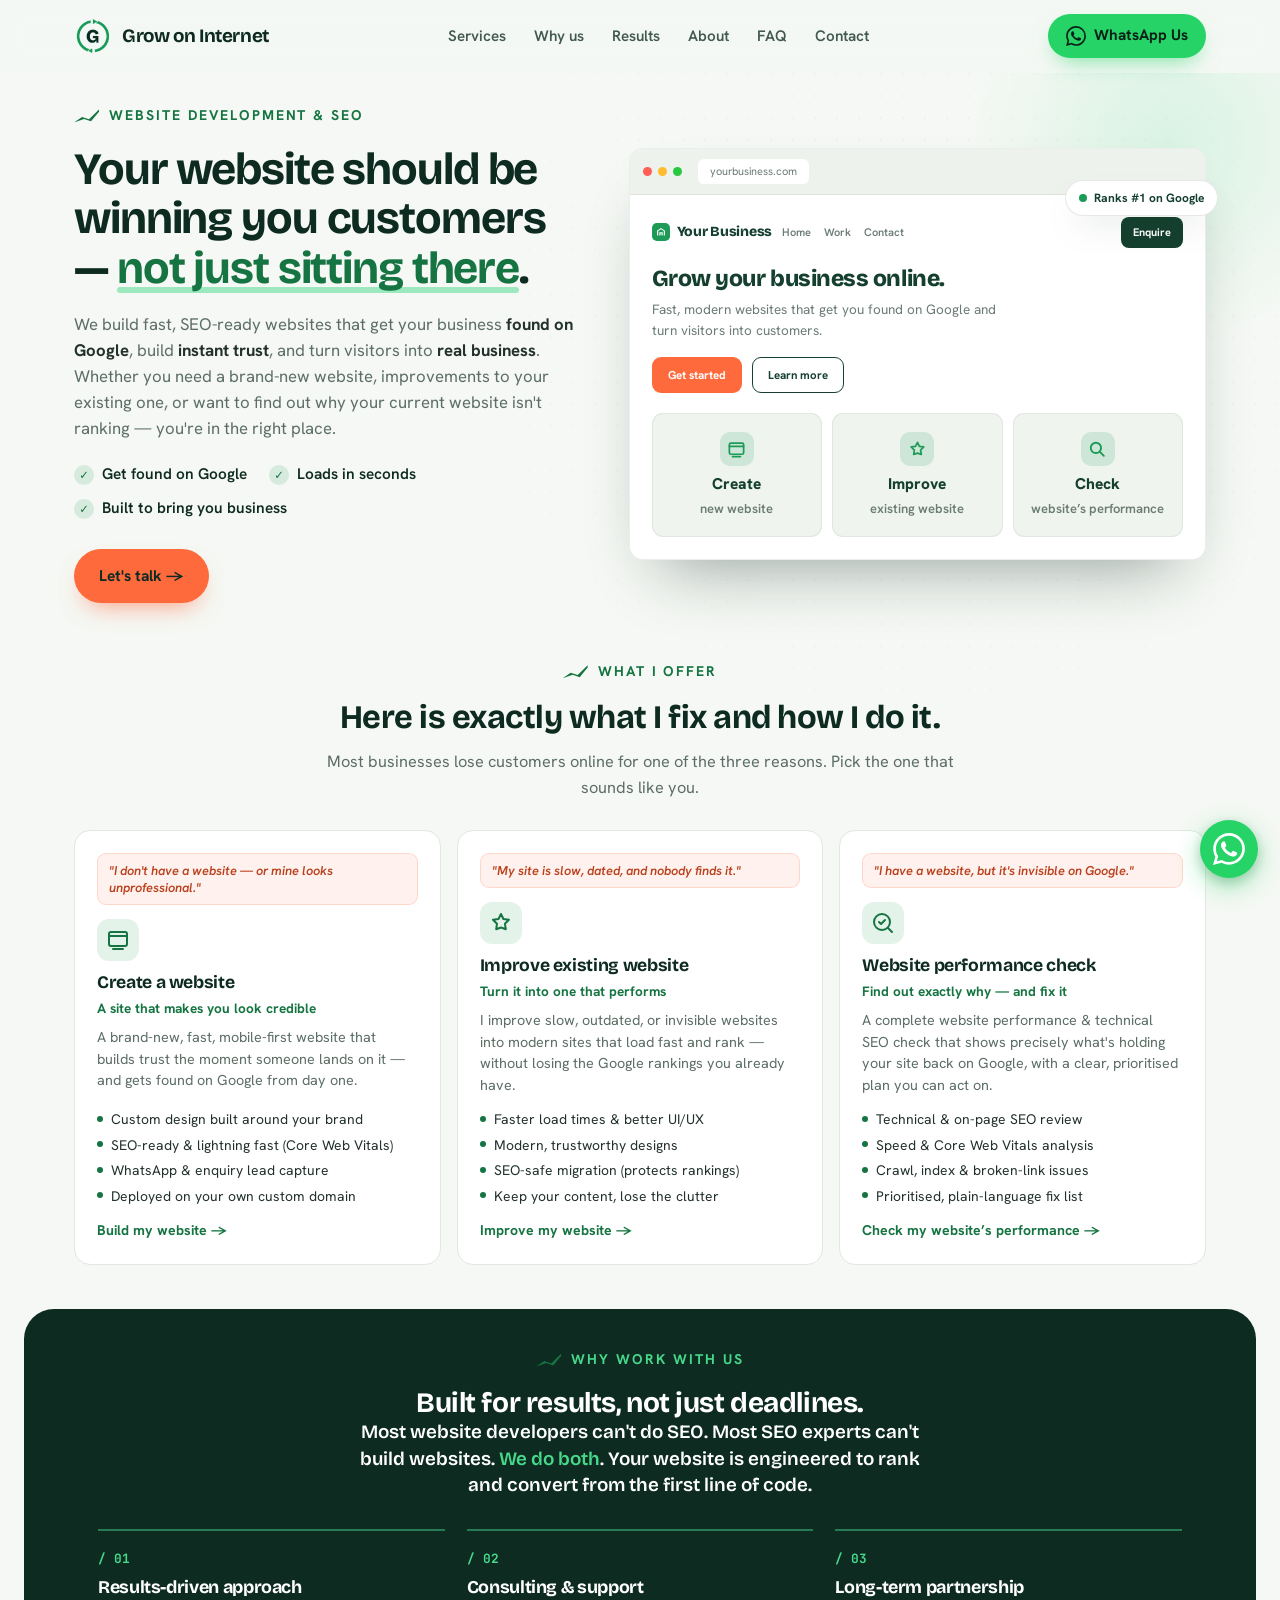
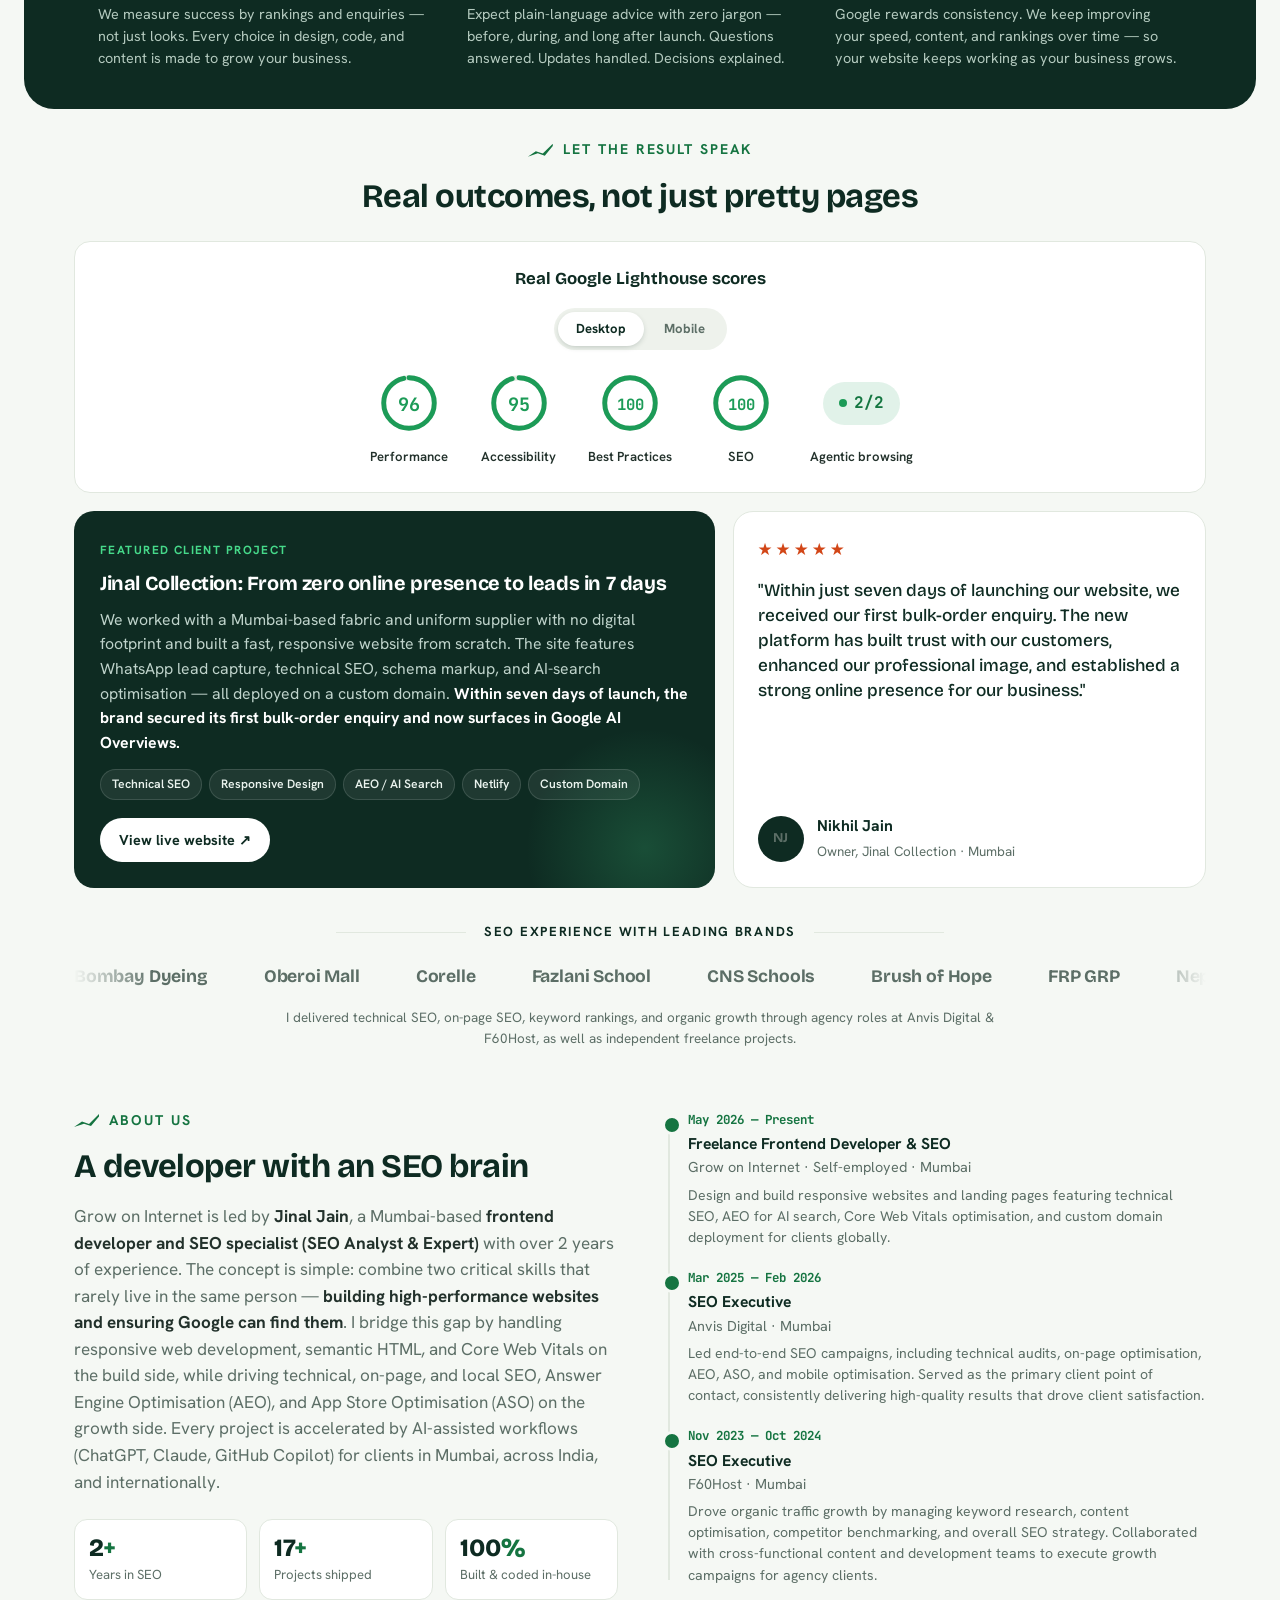
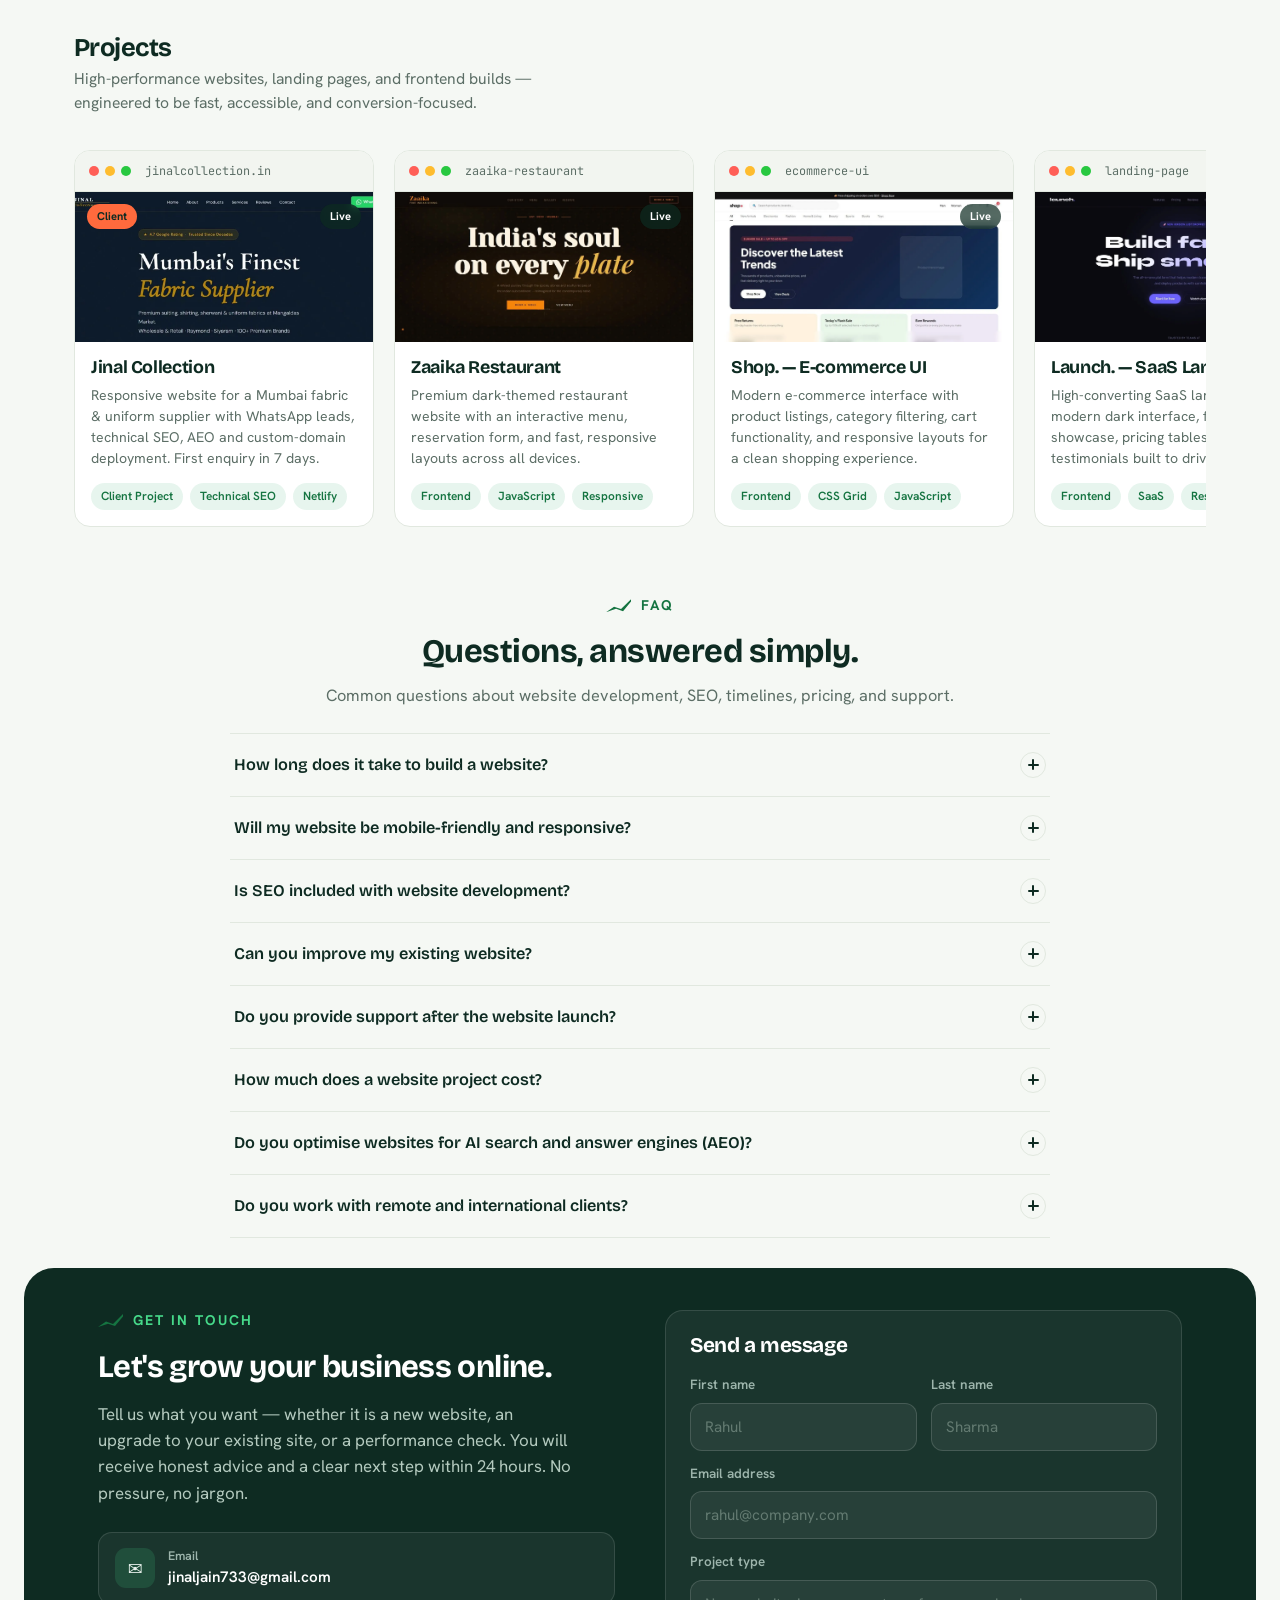
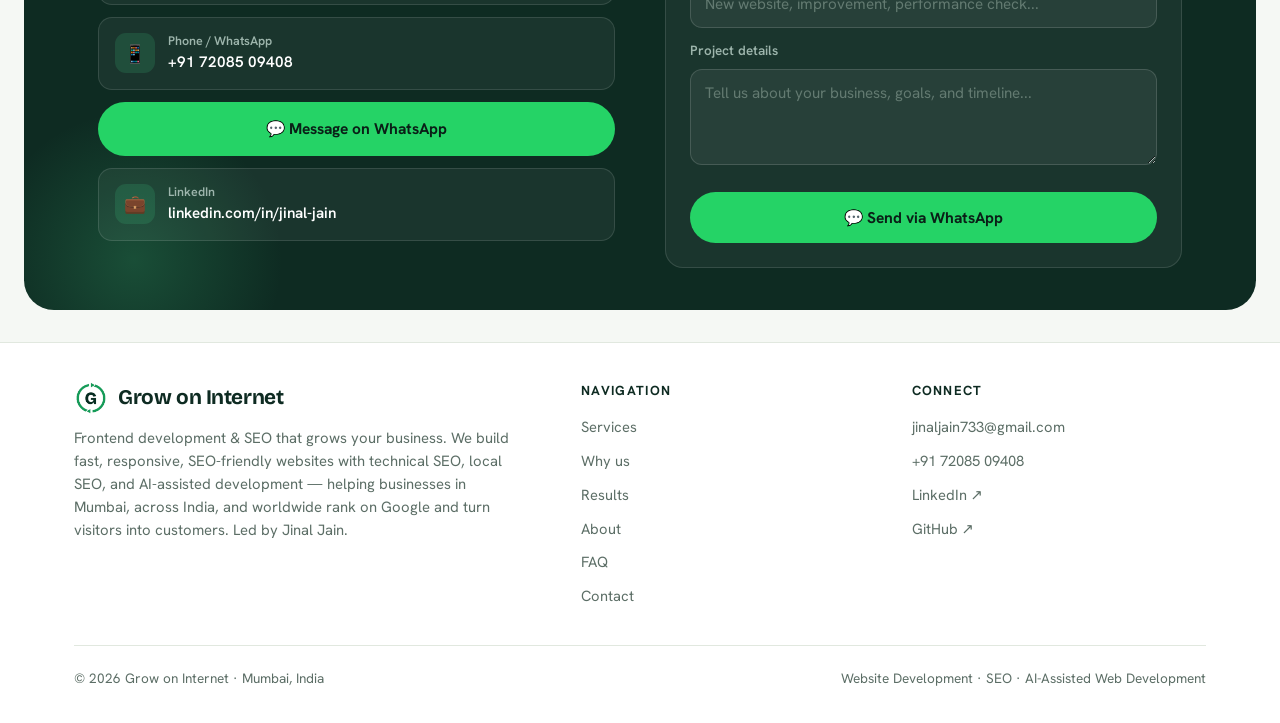
==== commit 06b1ca86: "Fix broken brand logo images causing 404 errors" ====
--- a/index.html
+++ b/index.html
@@ -126,7 +126,7 @@
       </div>
     </div>
       <div class="home-visual reveal rd1">
-        <div class="bw">
+        <div class="bw" aria-hidden="true">
           <div class="bw-bar"><span class="bw-dot" style="background:#FF5F57"></span><span class="bw-dot" style="background:#FEBC2E"></span><span class="bw-dot" style="background:#28C840"></span><span class="bw-url">yourbusiness.com</span></div>
           <div class="bw-vp">
             <div class="bw-nav">
@@ -271,7 +271,7 @@
 
     <div class="result-brands reveal">
       <div class="rb-title-row"><span class="rb-line"></span><span class="rb-title">SEO experience with leading brands</span><span class="rb-line"></span></div>
-      <div class="rb-marquee"><div class="rb-track"><div class="rb-item"><img src="images/brands/bombay-dyeing.png" alt="Bombay Dyeing" loading="lazy" decoding="async" onerror="this.style.display='none';this.nextElementSibling.style.display='inline-block'"><span class="rb-name">Bombay Dyeing</span></div><div class="rb-item"><img src="images/brands/oberoi-mall.png" alt="Oberoi Mall" loading="lazy" decoding="async" onerror="this.style.display='none';this.nextElementSibling.style.display='inline-block'"><span class="rb-name">Oberoi Mall</span></div><div class="rb-item"><img src="images/brands/corelle.png" alt="Corelle" loading="lazy" decoding="async" onerror="this.style.display='none';this.nextElementSibling.style.display='inline-block'"><span class="rb-name">Corelle</span></div><div class="rb-item"><img src="images/brands/fazlani-schools.png" alt="Fazlani School" loading="lazy" decoding="async" onerror="this.style.display='none';this.nextElementSibling.style.display='inline-block'"><span class="rb-name">Fazlani School</span></div><div class="rb-item"><img src="images/brands/cns-schools.png" alt="CNS Schools" loading="lazy" decoding="async" onerror="this.style.display='none';this.nextElementSibling.style.display='inline-block'"><span class="rb-name">CNS Schools</span></div><div class="rb-item"><img src="images/brands/brush-of-hope.png" alt="Brush of Hope" loading="lazy" decoding="async" onerror="this.style.display='none';this.nextElementSibling.style.display='inline-block'"><span class="rb-name">Brush of Hope</span></div><div class="rb-item"><img src="images/brands/frp-grp.png" alt="FRP GRP" loading="lazy" decoding="async" onerror="this.style.display='none';this.nextElementSibling.style.display='inline-block'"><span class="rb-name">FRP GRP</span></div><div class="rb-item"><img src="images/brands/neptune.png" alt="Neptune Alloys" loading="lazy" decoding="async" onerror="this.style.display='none';this.nextElementSibling.style.display='inline-block'"><span class="rb-name">Neptune Alloys</span></div><div class="rb-item"><img src="images/brands/ipo.png" alt="IPO" loading="lazy" decoding="async" onerror="this.style.display='none';this.nextElementSibling.style.display='inline-block'"><span class="rb-name">IPO</span></div><div class="rb-item"><img src="images/brands/jinal-collection.png" alt="Jinal Collection" loading="lazy" decoding="async" onerror="this.style.display='none';this.nextElementSibling.style.display='inline-block'"><span class="rb-name">Jinal Collection</span></div><div class="rb-item"><img src="images/brands/kintree.png" alt="Kintree" loading="lazy" decoding="async" onerror="this.style.display='none';this.nextElementSibling.style.display='inline-block'"><span class="rb-name">Kintree</span></div><div class="rb-item"><img src="images/brands/nutriiya.png" alt="Nutriiya" loading="lazy" decoding="async" onerror="this.style.display='none';this.nextElementSibling.style.display='inline-block'"><span class="rb-name">Nutriiya</span></div><div class="rb-item"><img src="images/brands/ananka-fasteners.png" alt="Ananka Fasteners" loading="lazy" decoding="async" onerror="this.style.display='none';this.nextElementSibling.style.display='inline-block'"><span class="rb-name">Ananka Fasteners</span></div><div class="rb-item"><img src="images/brands/caliber-enterprises.png" alt="Caliber Enterprises" loading="lazy" decoding="async" onerror="this.style.display='none';this.nextElementSibling.style.display='inline-block'"><span class="rb-name">Caliber Enterprises</span></div><div class="rb-item"><img src="images/brands/ridhiman-alloys.png" alt="Ridhiman Alloys" loading="lazy" decoding="async" onerror="this.style.display='none';this.nextElementSibling.style.display='inline-block'"><span class="rb-name">Ridhiman Alloys</span></div><div class="rb-item"><img src="images/brands/inox-steel-india.png" alt="Inox Steel India" loading="lazy" decoding="async" onerror="this.style.display='none';this.nextElementSibling.style.display='inline-block'"><span class="rb-name">Inox Steel India</span></div><div class="rb-item"><img src="images/brands/nitech-steels.png" alt="Nitech Steels" loading="lazy" decoding="async" onerror="this.style.display='none';this.nextElementSibling.style.display='inline-block'"><span class="rb-name">Nitech Steels</span></div><div class="rb-item"><img src="images/brands/nippon-alloy-inc.png" alt="Nippon Alloy Inc" loading="lazy" decoding="async" onerror="this.style.display='none';this.nextElementSibling.style.display='inline-block'"><span class="rb-name">Nippon Alloy Inc</span></div><div class="rb-item"><img src="images/brands/bombay-dyeing.png" alt="Bombay Dyeing" loading="lazy" decoding="async" onerror="this.style.display='none';this.nextElementSibling.style.display='inline-block'"><span class="rb-name">Bombay Dyeing</span></div><div class="rb-item"><img src="images/brands/oberoi-mall.png" alt="Oberoi Mall" loading="lazy" decoding="async" onerror="this.style.display='none';this.nextElementSibling.style.display='inline-block'"><span class="rb-name">Oberoi Mall</span></div><div class="rb-item"><img src="images/brands/corelle.png" alt="Corelle" loading="lazy" decoding="async" onerror="this.style.display='none';this.nextElementSibling.style.display='inline-block'"><span class="rb-name">Corelle</span></div><div class="rb-item"><img src="images/brands/fazlani-schools.png" alt="Fazlani School" loading="lazy" decoding="async" onerror="this.style.display='none';this.nextElementSibling.style.display='inline-block'"><span class="rb-name">Fazlani School</span></div><div class="rb-item"><img src="images/brands/cns-schools.png" alt="CNS Schools" loading="lazy" decoding="async" onerror="this.style.display='none';this.nextElementSibling.style.display='inline-block'"><span class="rb-name">CNS Schools</span></div><div class="rb-item"><img src="images/brands/brush-of-hope.png" alt="Brush of Hope" loading="lazy" decoding="async" onerror="this.style.display='none';this.nextElementSibling.style.display='inline-block'"><span class="rb-name">Brush of Hope</span></div><div class="rb-item"><img src="images/brands/frp-grp.png" alt="FRP GRP" loading="lazy" decoding="async" onerror="this.style.display='none';this.nextElementSibling.style.display='inline-block'"><span class="rb-name">FRP GRP</span></div><div class="rb-item"><img src="images/brands/neptune.png" alt="Neptune Alloys" loading="lazy" decoding="async" onerror="this.style.display='none';this.nextElementSibling.style.display='inline-block'"><span class="rb-name">Neptune Alloys</span></div><div class="rb-item"><img src="images/brands/ipo.png" alt="IPO" loading="lazy" decoding="async" onerror="this.style.display='none';this.nextElementSibling.style.display='inline-block'"><span class="rb-name">IPO</span></div><div class="rb-item"><img src="images/brands/jinal-collection.png" alt="Jinal Collection" loading="lazy" decoding="async" onerror="this.style.display='none';this.nextElementSibling.style.display='inline-block'"><span class="rb-name">Jinal Collection</span></div><div class="rb-item"><img src="images/brands/kintree.png" alt="Kintree" loading="lazy" decoding="async" onerror="this.style.display='none';this.nextElementSibling.style.display='inline-block'"><span class="rb-name">Kintree</span></div><div class="rb-item"><img src="images/brands/nutriiya.png" alt="Nutriiya" loading="lazy" decoding="async" onerror="this.style.display='none';this.nextElementSibling.style.display='inline-block'"><span class="rb-name">Nutriiya</span></div><div class="rb-item"><img src="images/brands/ananka-fasteners.png" alt="Ananka Fasteners" loading="lazy" decoding="async" onerror="this.style.display='none';this.nextElementSibling.style.display='inline-block'"><span class="rb-name">Ananka Fasteners</span></div><div class="rb-item"><img src="images/brands/caliber-enterprises.png" alt="Caliber Enterprises" loading="lazy" decoding="async" onerror="this.style.display='none';this.nextElementSibling.style.display='inline-block'"><span class="rb-name">Caliber Enterprises</span></div><div class="rb-item"><img src="images/brands/ridhiman-alloys.png" alt="Ridhiman Alloys" loading="lazy" decoding="async" onerror="this.style.display='none';this.nextElementSibling.style.display='inline-block'"><span class="rb-name">Ridhiman Alloys</span></div><div class="rb-item"><img src="images/brands/inox-steel-india.png" alt="Inox Steel India" loading="lazy" decoding="async" onerror="this.style.display='none';this.nextElementSibling.style.display='inline-block'"><span class="rb-name">Inox Steel India</span></div><div class="rb-item"><img src="images/brands/nitech-steels.png" alt="Nitech Steels" loading="lazy" decoding="async" onerror="this.style.display='none';this.nextElementSibling.style.display='inline-block'"><span class="rb-name">Nitech Steels</span></div><div class="rb-item"><img src="images/brands/nippon-alloy-inc.png" alt="Nippon Alloy Inc" loading="lazy" decoding="async" onerror="this.style.display='none';this.nextElementSibling.style.display='inline-block'"><span class="rb-name">Nippon Alloy Inc</span></div></div></div>
+      <div class="rb-marquee"><div class="rb-track"><div class="rb-item"><span class="rb-name">Bombay Dyeing</span></div><div class="rb-item"><span class="rb-name">Oberoi Mall</span></div><div class="rb-item"><span class="rb-name">Corelle</span></div><div class="rb-item"><span class="rb-name">Fazlani School</span></div><div class="rb-item"><span class="rb-name">CNS Schools</span></div><div class="rb-item"><span class="rb-name">Brush of Hope</span></div><div class="rb-item"><span class="rb-name">FRP GRP</span></div><div class="rb-item"><span class="rb-name">Neptune Alloys</span></div><div class="rb-item"><span class="rb-name">IPO</span></div><div class="rb-item"><span class="rb-name">Jinal Collection</span></div><div class="rb-item"><span class="rb-name">Kintree</span></div><div class="rb-item"><span class="rb-name">Nutriiya</span></div><div class="rb-item"><span class="rb-name">Ananka Fasteners</span></div><div class="rb-item"><span class="rb-name">Caliber Enterprises</span></div><div class="rb-item"><span class="rb-name">Ridhiman Alloys</span></div><div class="rb-item"><span class="rb-name">Inox Steel India</span></div><div class="rb-item"><span class="rb-name">Nitech Steels</span></div><div class="rb-item"><span class="rb-name">Nippon Alloy Inc</span></div><div class="rb-item"><span class="rb-name">Bombay Dyeing</span></div><div class="rb-item"><span class="rb-name">Oberoi Mall</span></div><div class="rb-item"><span class="rb-name">Corelle</span></div><div class="rb-item"><span class="rb-name">Fazlani School</span></div><div class="rb-item"><span class="rb-name">CNS Schools</span></div><div class="rb-item"><span class="rb-name">Brush of Hope</span></div><div class="rb-item"><span class="rb-name">FRP GRP</span></div><div class="rb-item"><span class="rb-name">Neptune Alloys</span></div><div class="rb-item"><span class="rb-name">IPO</span></div><div class="rb-item"><span class="rb-name">Jinal Collection</span></div><div class="rb-item"><span class="rb-name">Kintree</span></div><div class="rb-item"><span class="rb-name">Nutriiya</span></div><div class="rb-item"><span class="rb-name">Ananka Fasteners</span></div><div class="rb-item"><span class="rb-name">Caliber Enterprises</span></div><div class="rb-item"><span class="rb-name">Ridhiman Alloys</span></div><div class="rb-item"><span class="rb-name">Inox Steel India</span></div><div class="rb-item"><span class="rb-name">Nitech Steels</span></div><div class="rb-item"><span class="rb-name">Nippon Alloy Inc</span></div></div></div>
       <p class="rb-note">I delivered technical SEO, on-page SEO, keyword rankings, and organic growth through agency roles at Anvis Digital &amp; F60Host, as well as independent freelance projects.</p>
     </div>
   </div>
--- a/style.css
+++ b/style.css
@@ -1 +1,2 @@
-:root{--bg:#F5F8F4;--forest:#0E2B22;--forest-2:#143A2E;--grow:#178148;--grow-bright:#46D98A;--coral:#FF6A3D;--text:#22312B;--muted:#5C6E66;--line:#E1E8DF;--card:#FFFFFF;--radius:18px;--maxw:1180px}*{box-sizing:border-box;margin:0;padding:0}html{scroll-behavior:smooth;overflow-x:clip}body{font-family:'Hanken Grotesk',system-ui,sans-serif;background:var(--bg);color:var(--text);line-height:1.55;-webkit-font-smoothing:antialiased;overflow-x:clip}h1,h2,h3,.logo,.brandmark{font-family:'Bricolage Grotesque',sans-serif;letter-spacing:-0.02em;line-height:1.06}.mono{font-family:'JetBrains Mono',monospace}a{color:inherit;text-decoration:none}img{max-width:100%;display:block}.container{max-width:var(--maxw);margin:0 auto;padding:0 24px}.skip-link{position:absolute;left:-999px;top:0;background:var(--forest);color:#fff;padding:10px 16px;border-radius:0 0 10px 0;z-index:200}.skip-link:focus{left:0}:focus-visible{outline:3px solid var(--grow);outline-offset:3px;border-radius:6px}.eyebrow{display:inline-flex;align-items:center;gap:10px;font-size:.88rem;font-weight:700;text-transform:uppercase;letter-spacing:.14em;color:var(--grow)}.eyebrow::before{content:"";width:25px;height:13px;background:var(--grow);clip-path:polygon(0 100%,32% 58%,60% 76%,100% 0,100% 18%,68% 92%,40% 74%,0 100%);display:inline-block}.btn{display:inline-flex;align-items:center;gap:9px;font-weight:700;font-size:.97rem;padding:14px 24px;border-radius:999px;border:1.6px solid transparent;cursor:pointer;transition:transform .18s ease,box-shadow .18s ease,background .18s ease,color .18s ease;font-family:'Hanken Grotesk',sans-serif}.btn-primary{background:var(--coral);color:var(--forest);box-shadow:0 12px 26px -12px rgba(255,106,61,.75)}.btn-primary:hover{transform:translateY(-2px);box-shadow:0 18px 34px -14px rgba(255,106,61,.85)}.btn-outline{background:transparent;border-color:var(--forest);color:var(--forest)}.btn-outline:hover{background:var(--forest);color:#fff;transform:translateY(-2px)}.btn-light{background:#fff;color:var(--forest)}.btn-light:hover{transform:translateY(-2px)}.btn-sm{padding:10px 18px;font-size:.9rem}header{position:sticky;top:0;z-index:100}nav#nav{background:rgba(245,248,244,.82);backdrop-filter:blur(12px);border-bottom:1px solid transparent;transition:border-color .2s,box-shadow .2s}nav#nav.scrolled{border-bottom-color:var(--line);box-shadow:0 6px 24px -18px rgba(14,43,34,.4)}.nav-inner{display:flex;align-items:center;justify-content:space-between;height:72px;max-width:var(--maxw);margin:0 auto;padding:0 24px}.nav-logo{display:flex;align-items:center;gap:10px;font-size:1.18rem;color:var(--forest)}.nav-logo .mark{width:38px;height:38px;flex:none;display:grid;place-items:center}.nav-logo .lo{font-family:'Bricolage Grotesque',sans-serif;font-weight:700;letter-spacing:-0.02em;color:var(--forest)}.nav-links{display:flex;gap:28px;list-style:none}.nav-links a{font-weight:600;font-size:.95rem;color:var(--forest);opacity:.78;transition:opacity .15s}.nav-links a:hover{opacity:1}.wa-btn{display:inline-flex;align-items:center;gap:8px;background:#25D366;color:#0a1f17;font-family:'Hanken Grotesk',sans-serif;font-weight:700;font-size:.95rem;padding:10px 18px;border-radius:999px;box-shadow:0 10px 22px -8px rgba(37,211,102,.6);transition:transform .18s ease,box-shadow .18s ease,background .18s ease;white-space:nowrap;cursor:pointer}.wa-btn svg{width:20px;height:20px;flex:none}.wa-btn:hover{transform:translateY(-2px);background:#20bd5a;box-shadow:0 16px 30px -8px rgba(37,211,102,.72)}.nav-cta{flex:none}.nav-cta-m{display:none}.nav-hamburger{display:none;flex-direction:column;align-items:flex-end;gap:5px;background:none;border:none;cursor:pointer;padding:6px;margin-right:-6px}.nav-hamburger span{width:24px;height:2.4px;background:var(--forest);border-radius:2px;transition:.25s}.nav-hamburger.open span:nth-child(1){transform:translateY(7.4px) rotate(45deg)}.nav-hamburger.open span:nth-child(2){opacity:0}.nav-hamburger.open span:nth-child(3){transform:translateY(-7.4px) rotate(-45deg)}.hero{padding:40px 0 44px}.hero-grid{display:grid;grid-template-columns:1.08fr .92fr;gap:52px;align-items:center;max-width:var(--maxw);margin:0 auto;padding:0 24px}.hero-badge{display:inline-flex;align-items:center;gap:9px;background:rgba(28,155,87,.1);color:var(--grow);font-weight:700;font-size:.82rem;padding:7px 14px;border-radius:999px;border:1px solid rgba(28,155,87,.22)}.hero-badge .pulse{width:8px;height:8px;border-radius:50%;background:var(--grow);box-shadow:0 0 0 0 rgba(28,155,87,.5);animation:pulse 2s infinite}@keyframes pulse{0%{box-shadow:0 0 0 0 rgba(28,155,87,.5)}70%{box-shadow:0 0 0 9px rgba(28,155,87,0)}100%{box-shadow:0 0 0 0 rgba(28,155,87,0)}}.hero h1{font-size:clamp(2.5rem,5.4vw,4.1rem);font-weight:800;color:var(--forest);margin:20px 0 0}.hero h1 .em{color:var(--grow);position:relative;white-space:nowrap}.hero h1 .em::after{content:"";position:absolute;left:0;right:0;bottom:.03em;height:.14em;background:var(--grow-bright);opacity:.5;border-radius:3px;z-index:-1}.hero-desc{font-size:1.14rem;color:var(--muted);margin:22px 0 16px;max-width:33em}.hero-desc b{color:var(--text);font-weight:700}.hero-btns{display:flex;gap:14px;flex-wrap:wrap;margin-top:14px}.hero-trust{margin-top:26px;display:flex;gap:10px 22px;flex-wrap:wrap}.hero-trust .t{display:flex;align-items:center;gap:8px;font-size:.9rem;color:var(--muted);font-weight:600}.hero-trust .t b{color:var(--forest)}.hero-trust .tick{width:18px;height:18px;border-radius:50%;background:rgba(28,155,87,.14);color:var(--grow);display:grid;place-items:center;font-size:.7rem;flex:none}.hero-card{background:#fff;border:1px solid var(--line);border-radius:22px;padding:22px;color:var(--text);box-shadow:0 40px 80px -44px rgba(14,43,34,.4);position:relative;overflow:hidden}.hero-card::before{content:"";position:absolute;top:-80px;right:-80px;width:200px;height:200px;border-radius:50%;background:radial-gradient(circle,rgba(28,155,87,.1),transparent 70%)}.hc-top{display:flex;justify-content:space-between;align-items:center;position:relative;margin-bottom:16px}.hc-url{display:flex;align-items:center;gap:7px;font-family:'JetBrains Mono',monospace;font-size:.76rem;color:var(--muted)}.hc-url .dot{width:9px;height:9px;border-radius:50%}.hc-page1{font-family:'JetBrains Mono',monospace;font-size:.7rem;font-weight:700;background:rgba(28,155,87,.12);color:var(--grow);padding:5px 11px;border-radius:999px;border:1px solid rgba(28,155,87,.25)}.hc-search{display:flex;align-items:center;gap:9px;background:#F5F8F4;border:1px solid var(--line);border-radius:999px;padding:9px 14px;margin-bottom:14px;position:relative}.hc-search .ic{flex:none;color:var(--muted);display:flex}.hc-search .q{font-size:.86rem;color:var(--text)}.hc-search .cursor{width:1.5px;height:15px;background:var(--grow);display:inline-block;animation:blink 1.1s steps(1) infinite}@keyframes blink{50%{opacity:0}}.serp{display:flex;flex-direction:column;gap:9px}.serp-row{display:flex;gap:11px;align-items:flex-start;padding:11px 12px;border-radius:12px;border:1px solid transparent}.serp-row.top{background:rgba(28,155,87,.07);border-color:rgba(28,155,87,.22)}.serp-rank{flex:none;width:26px;height:26px;border-radius:8px;display:grid;place-items:center;font-family:'JetBrains Mono',monospace;font-weight:700;font-size:.8rem}.serp-row.top .serp-rank{background:var(--grow);color:#fff}.serp-row.skel .serp-rank{background:#EEF1EC;color:#A9B3AC}.serp-main{flex:1;min-width:0}.serp-url{font-size:.74rem;color:var(--muted);font-family:'JetBrains Mono',monospace;margin-bottom:3px}.serp-row.top .serp-url{color:var(--grow)}.serp-title{font-size:.92rem;font-weight:600;color:var(--forest);line-height:1.3}.serp-up{display:inline-flex;align-items:center;gap:4px;font-size:.72rem;font-weight:700;color:var(--grow);margin-top:6px}.serp-skel-line{height:8px;border-radius:5px;background:#E7EBE5}.serp-skel-line.s1{width:42%;margin-bottom:8px}.serp-skel-line.s2{width:80%;height:10px}.hc-divider{height:1px;background:var(--line);margin:16px 0}.scores{display:grid;grid-template-columns:repeat(3,1fr);gap:12px}.score{text-align:center}.ring{width:56px;height:56px;margin:0 auto 7px;position:relative}.ring svg{transform:rotate(-90deg)}.ring .bg{fill:none;stroke:#E7EBE5;stroke-width:5.5}.ring .fg{fill:none;stroke:var(--grow);stroke-width:5.5;stroke-linecap:round}.ring .val{position:absolute;inset:0;display:grid;place-items:center;font-family:'JetBrains Mono',monospace;font-weight:700;font-size:.92rem;color:var(--forest)}.score .cap{font-size:.72rem;color:var(--muted);font-weight:600}.hc-foot{margin-top:16px;display:flex;align-items:center;gap:10px;background:rgba(28,155,87,.08);border:1px solid rgba(28,155,87,.2);border-radius:12px;padding:11px 14px}.hc-foot .day{font-family:'JetBrains Mono',monospace;font-weight:700;color:var(--grow);font-size:.92rem}.hc-foot .txt{font-size:.85rem;color:var(--text)}.brandstrip{padding:30px 0;border-top:1px solid var(--line);border-bottom:1px solid var(--line);background:#fff}.brandstrip .lab{text-align:center;font-size:.78rem;font-weight:700;letter-spacing:.14em;text-transform:uppercase;color:var(--muted);margin-bottom:18px}.brandstrip-note{text-align:center;max-width:54em;margin:18px auto 0;color:var(--muted);font-size:.86rem}.brand-marquee{overflow:hidden;-webkit-mask-image:linear-gradient(90deg,transparent,#000 8%,#000 92%,transparent);mask-image:linear-gradient(90deg,transparent,#000 8%,#000 92%,transparent)}.brand-track{display:flex;gap:46px;width:max-content;animation:scrollx 32s linear infinite}.brand-track span{font-family:'Bricolage Grotesque';font-weight:700;font-size:1.18rem;color:#9AA79F;white-space:nowrap}@keyframes scrollx{to{transform:translateX(-50%)}}.section{padding:30px 0}.section-head{max-width:40em}.section-head.center{margin:0 auto;text-align:center}.section-title{font-size:clamp(1.5rem,2.6vw,2.05rem);font-weight:700;color:var(--forest);margin:13px 0 0;line-height:1.14;letter-spacing:-0.015em}.section-sub{color:var(--muted);font-size:1.02rem;margin-top:13px}.services-grid{display:grid;grid-template-columns:repeat(3,1fr);gap:16px;margin-top:30px}.service-card{background:var(--card);border:1px solid var(--line);border-radius:16px;padding:22px;transition:transform .2s,box-shadow .2s,border-color .2s;display:flex;flex-direction:column}.service-card:hover{transform:translateY(-6px);box-shadow:0 28px 54px -30px rgba(14,43,34,.3);border-color:transparent}.service-ic{width:42px;height:42px;border-radius:12px;display:grid;place-items:center;margin-bottom:13px;background:rgba(28,155,87,.12);color:var(--grow)}.service-card h3{font-size:1.1rem;font-weight:700;color:var(--forest);margin-bottom:5px}.service-tagline{color:var(--grow);font-weight:700;font-size:.85rem;margin-bottom:8px}.service-card>p{color:var(--muted);font-size:.9rem;line-height:1.5;margin-bottom:14px}.service-card ul{list-style:none;display:flex;flex-direction:column;gap:6px;margin-top:auto}.service-card li{display:flex;gap:8px;align-items:flex-start;font-size:.87rem;line-height:1.4;color:var(--text)}.service-card li::before{content:"";margin-top:.4em;width:6px;height:6px;border-radius:50%;background:var(--grow);flex:none}.why{background:var(--forest);color:#EAF3EE;border-radius:30px;margin:0 24px;padding:40px 0}.why .container{max-width:calc(var(--maxw) - 48px)}.why .section-title{color:#fff;font-size:clamp(1.4rem,2.2vw,1.8rem)}.why .section-sub{color:#A9C2B8}.why .eyebrow{color:var(--grow-bright)}.why-lead{font-family:'Bricolage Grotesque';font-weight:600;font-size:clamp(1rem,1.6vw,1.18rem);color:#fff;max-width:30em;margin:0 auto 8px;text-align:center;line-height:1.4}.why-lead em{color:var(--grow-bright);font-style:normal}.why-grid{display:grid;grid-template-columns:repeat(3,1fr);gap:22px;margin-top:30px}.why-item{border-top:2px solid rgba(70,217,138,.45);padding-top:18px}.why-item .n{font-family:'JetBrains Mono';color:var(--grow-bright);font-weight:700;font-size:.8rem}.why-item h3{font-size:1.12rem;margin:10px 0 7px;color:#fff;font-weight:700}.why-item p{color:#B4CABF;font-size:.9rem;line-height:1.5}.metric-band{display:grid;grid-template-columns:repeat(4,1fr);gap:14px;margin-top:26px;background:var(--card);border:1px solid var(--line);border-radius:16px;padding:24px 20px}.lh-band{margin-top:26px;background:var(--card);border:1px solid var(--line);border-radius:16px;padding:24px 22px;text-align:center}.lh-head{margin-bottom:16px}.lh-title{display:block;font-family:'Bricolage Grotesque';font-weight:700;font-size:1.05rem;color:var(--forest)}.lh-sub{display:block;font-size:.8rem;color:var(--muted);margin-top:4px}.lh-radio{position:absolute;opacity:0;width:0;height:0;pointer-events:none}.lh-toggle{display:inline-flex;margin:0 auto 18px;background:#EEF2EC;border-radius:999px;padding:4px;gap:2px}.lh-toggle label{cursor:pointer;font-size:.82rem;font-weight:700;color:var(--muted);padding:7px 18px;border-radius:999px;transition:background .15s,color .15s}#lh-d:checked ~ .lh-toggle label[for="lh-d"],#lh-m:checked ~ .lh-toggle label[for="lh-m"]{background:#fff;color:var(--forest);box-shadow:0 2px 6px -2px rgba(14,43,34,.3)}.lh-radio:focus-visible ~ .lh-toggle label{outline:2px solid var(--grow);outline-offset:2px}.lh-rings{display:flex;justify-content:center;flex-wrap:wrap;gap:16px 28px}.lh-set-m{display:none}#lh-m:checked ~ .lh-set-d{display:none}#lh-m:checked ~ .lh-set-m{display:flex}.lh-item{display:flex;flex-direction:column;align-items:center;gap:9px;min-width:82px}.lh-vis{height:70px;display:grid;place-items:center}.lh-lbl{font-size:.82rem;color:var(--text);font-weight:600}.lh-pill{display:inline-flex;align-items:center;gap:7px;background:rgba(28,155,87,.13);color:#157A43;font-family:'JetBrains Mono',monospace;font-weight:700;font-size:1rem;padding:9px 16px;border-radius:999px}.lh-dot{width:8px;height:8px;border-radius:50%;background:#1C9B57}.metric{text-align:center}.metric .big{font-family:'JetBrains Mono';font-weight:700;font-size:1.65rem;color:var(--forest);line-height:1}.metric .big span{color:var(--grow)}.metric .cap{color:var(--muted);font-size:.86rem;margin-top:8px}.result-grid{display:grid;grid-template-columns:1.15fr .85fr;gap:18px;margin-top:18px}.case-card{background:var(--forest);color:#EAF3EE;border-radius:20px;padding:26px;position:relative;overflow:hidden}.case-card::before{content:"";position:absolute;bottom:-80px;right:-50px;width:240px;height:240px;border-radius:50%;background:radial-gradient(circle,rgba(70,217,138,.2),transparent 70%)}.case-card .tag{display:inline-flex;font-size:.74rem;font-weight:700;letter-spacing:.12em;text-transform:uppercase;color:var(--grow-bright);margin-bottom:12px}.case-card h3{font-size:1.25rem;color:#fff;font-weight:700;margin-bottom:13px;position:relative;line-height:1.2}.case-card p{color:#BFD3CB;font-size:.99rem;position:relative}.case-card p strong{color:#fff}.case-tags{display:flex;flex-wrap:wrap;gap:7px;margin:14px 0 18px;position:relative}.case-tags span{background:rgba(255,255,255,.07);border:1px solid rgba(255,255,255,.13);border-radius:999px;padding:5px 11px;font-size:.76rem;font-weight:600}.testi-card{background:var(--card);border:1px solid var(--line);border-radius:20px;padding:24px;display:flex;flex-direction:column}.testi-card .stars{color:#E85A2A;letter-spacing:3px;font-size:1.05rem;margin-bottom:16px}.testi-card .quote{font-family:'Bricolage Grotesque';font-weight:500;font-size:1.08rem;color:var(--forest);line-height:1.45;flex:1}.testi-card .who{display:flex;align-items:center;gap:13px;margin-top:24px}.testi-card .av{width:46px;height:46px;border-radius:50%;background:var(--forest);color:#fff;display:grid;place-items:center;font-weight:700;font-family:'Bricolage Grotesque';flex:none}.testi-card .who b{display:block;color:var(--forest);font-size:.98rem}.testi-card .who span{color:var(--muted);font-size:.84rem}.about-intro{display:grid;grid-template-columns:1fr 1fr;gap:44px;align-items:start}.about-intro .body{color:var(--muted);font-size:1.07rem;margin-top:18px}.about-intro .body b{color:var(--text)}.about-stats{display:grid;grid-template-columns:repeat(3,1fr);gap:12px;margin-top:24px}.astat{background:var(--card);border:1px solid var(--line);border-radius:13px;padding:16px 14px}.about-stats .num{font-family:'Bricolage Grotesque';font-weight:800;font-size:1.55rem;color:var(--forest);line-height:1}.about-stats .num span{color:var(--grow)}.about-stats .lbl{color:var(--muted);font-size:.82rem;margin-top:5px;line-height:1.3}.tl-head{font-family:'Bricolage Grotesque';font-weight:800;font-size:1.1rem;color:var(--forest);margin-bottom:18px;letter-spacing:-.01em}.timeline{position:relative;padding-left:26px}.timeline::before{content:"";position:absolute;left:6px;top:6px;bottom:6px;width:2px;background:var(--line)}.tl-row{position:relative;padding-bottom:20px}.tl-row:last-child{padding-bottom:0}.tl-row::before{content:"";position:absolute;left:-26px;top:5px;width:14px;height:14px;border-radius:50%;background:var(--grow);border:3px solid var(--bg)}.tl-date{font-family:'JetBrains Mono';font-size:.78rem;color:var(--grow);font-weight:700}.tl-role{font-weight:700;color:var(--forest);font-size:.98rem;margin-top:3px}.tl-co{color:var(--muted);font-size:.9rem;margin-bottom:6px}.tl-desc{color:var(--muted);font-size:.88rem;line-height:1.5}.proj-head{display:flex;justify-content:space-between;align-items:flex-end;gap:20px;margin-top:34px;flex-wrap:wrap}.proj-head h3{font-size:1.6rem;color:var(--forest);font-weight:700}.proj-head p{color:var(--muted);font-size:.98rem;max-width:34em;margin-top:6px}.projects-scroll-wrap{margin-top:28px}.projects-scroll{display:flex;gap:20px;overflow-x:auto;scroll-snap-type:x mandatory;padding:6px 4px 8px;-webkit-overflow-scrolling:touch}.projects-scroll::-webkit-scrollbar{height:8px}.projects-scroll::-webkit-scrollbar-thumb{background:var(--line);border-radius:999px}.proj-card{flex:0 0 300px;scroll-snap-align:start;background:var(--card);border:1px solid var(--line);border-radius:16px;overflow:hidden;transition:transform .2s,box-shadow .2s;display:block}.proj-card:hover{transform:translateY(-5px);box-shadow:0 24px 48px -28px rgba(14,43,34,.3)}.proj-bar{display:flex;align-items:center;gap:6px;padding:11px 14px;background:#F2F5F0;border-bottom:1px solid var(--line)}.p-dot{width:10px;height:10px;border-radius:50%}.p-url{font-family:'JetBrains Mono';font-size:.74rem;color:var(--muted);margin-left:8px}.proj-shot{position:relative;height:150px;background:linear-gradient(135deg,#1C9B57,#0E2B22);overflow:hidden}.proj-shot img{width:100%;height:100%;object-fit:cover;object-position:top}.proj-badge,.proj-live{position:absolute;top:12px;font-size:.7rem;font-weight:700;padding:4px 10px;border-radius:999px;color:#fff}.proj-badge{left:12px;background:var(--coral);color:var(--forest)}.proj-live{right:12px;background:rgba(14,43,34,.7);backdrop-filter:blur(4px)}.proj-body{padding:16px}.proj-body h3{font-size:1.12rem;color:var(--forest);font-weight:700;margin-bottom:8px}.proj-body p{color:var(--muted);font-size:.88rem;line-height:1.5}.proj-tags{display:flex;flex-wrap:wrap;gap:7px;margin-top:14px}.proj-tag{background:rgba(28,155,87,.1);color:var(--grow);font-size:.74rem;font-weight:600;padding:4px 10px;border-radius:999px}.faq-list{margin-top:24px;border-top:1px solid var(--line);max-width:820px}.faq-item{border-bottom:1px solid var(--line)}.faq-q{width:100%;text-align:left;background:none;border:none;cursor:pointer;display:flex;justify-content:space-between;align-items:center;gap:20px;padding:18px 4px;font-family:'Bricolage Grotesque';font-weight:600;font-size:1.02rem;color:var(--forest)}.faq-icon{flex:none;width:26px;height:26px;border-radius:50%;border:1.5px solid var(--line);display:grid;place-items:center;transition:.2s;position:relative;font-size:0}.faq-icon::before,.faq-icon::after{content:"";position:absolute;background:var(--forest);border-radius:2px;transition:.2s}.faq-icon::before{width:11px;height:2px}.faq-icon::after{width:2px;height:11px}.faq-item.open .faq-icon{background:var(--grow);border-color:var(--grow)}.faq-item.open .faq-icon::before,.faq-item.open .faq-icon::after{background:#fff}.faq-item.open .faq-icon::after{transform:scaleY(0)}.faq-a{max-height:0;overflow:hidden;transition:max-height .3s ease}.faq-a p{padding:0 4px 19px;color:var(--muted);font-size:.92rem;max-width:62em;line-height:1.55}.contact{background:var(--forest);color:#EAF3EE;border-radius:30px;margin:0 24px 32px;padding:42px 0;position:relative;overflow:hidden}.contact::before{content:"";position:absolute;bottom:-100px;left:-40px;width:300px;height:300px;border-radius:50%;background:radial-gradient(circle,rgba(70,217,138,.2),transparent 70%)}.contact .container{max-width:calc(var(--maxw) - 48px);position:relative}.contact-grid{display:grid;grid-template-columns:1fr 1fr;gap:50px;align-items:start}.contact-info h3{color:#fff;font-size:clamp(1.5rem,2.8vw,1.95rem);font-weight:700;line-height:1.15}.contact-info>p{color:#B4CABF;font-size:1.06rem;margin:16px 0 26px;max-width:28em}.contact-btns{display:flex;flex-direction:column;gap:12px}.contact-btn-row{display:flex;align-items:center;gap:13px;background:rgba(255,255,255,.05);border:1px solid rgba(255,255,255,.12);border-radius:14px;padding:14px 16px;transition:background .15s}.contact-btn-row:hover{background:rgba(255,255,255,.1)}.contact-btn-icon{width:40px;height:40px;border-radius:11px;background:rgba(70,217,138,.15);display:grid;place-items:center;font-size:1.1rem;flex:none}.contact-btn-label{font-size:.78rem;color:#9DB5AC;font-weight:600}.contact-btn-val{font-weight:600;color:#fff;font-size:.95rem}.btn-wa{background:#25D366;color:#0a1f17}.btn-wa:hover{transform:translateY(-2px)}.contact-form{background:rgba(255,255,255,.05);border:1px solid rgba(255,255,255,.12);border-radius:18px;padding:24px}.contact-form h3{color:#fff;font-size:1.3rem;margin-bottom:18px;font-weight:700}.form-row{display:grid;grid-template-columns:1fr 1fr;gap:14px}.form-group{margin-bottom:13px}.form-label{display:block;font-size:.84rem;font-weight:600;color:#9DB5AC;margin-bottom:7px}.form-input,.form-textarea{width:100%;background:rgba(255,255,255,.06);border:1px solid rgba(255,255,255,.14);border-radius:12px;padding:13px 14px;color:#fff;font-family:inherit;font-size:.95rem}.form-input::placeholder,.form-textarea::placeholder{color:#7C948B}.form-input:focus,.form-textarea:focus{outline:none;border-color:var(--grow-bright)}.form-textarea{min-height:96px;resize:vertical}.form-submit{width:100%;justify-content:center;margin-top:6px}footer{padding:38px 0 34px;background:#fff;border-top:1px solid var(--line)}.footer-inner{display:grid;grid-template-columns:1.6fr 1fr 1fr;gap:36px}.footer-logo{font-family:'Bricolage Grotesque';font-weight:700;font-size:1.3rem;color:var(--forest);margin-bottom:12px;letter-spacing:-0.02em;display:inline-flex;align-items:center;gap:10px}.footer-logo .fmark{width:34px;height:34px;flex:none;display:inline-grid;place-items:center}.footer-brand p{color:var(--muted);font-size:.93rem;max-width:30em}.footer-col h4{font-size:.82rem;text-transform:uppercase;letter-spacing:.1em;color:var(--forest);margin-bottom:14px}.footer-col ul{list-style:none;display:flex;flex-direction:column;gap:9px}.footer-col a{color:var(--muted);font-size:.92rem}.footer-col a:hover{color:var(--grow)}.footer-bottom{display:flex;justify-content:space-between;gap:14px;flex-wrap:wrap;margin-top:36px;padding-top:22px;border-top:1px solid var(--line);color:var(--muted);font-size:.85rem}.home{padding:32px 0 44px;position:relative;overflow:hidden}.home-intro{max-width:860px;margin:0 auto;text-align:center}.home-intro h1{font-size:clamp(1.95rem,3.6vw,2.8rem);font-weight:700;color:var(--forest);margin:15px 0 0;line-height:1.1;letter-spacing:-0.025em}.home-intro h1 .em{color:var(--grow);position:relative;white-space:nowrap}.home-intro h1 .em::after{content:"";position:absolute;left:0;right:0;bottom:.04em;height:.14em;background:var(--grow-bright);opacity:.5;border-radius:3px;z-index:-1}.home-sub{font-size:1.05rem;color:var(--muted);margin:18px auto 0;max-width:40em}.home-sub b{color:var(--text);font-weight:700}.home::before{content:"";position:absolute;inset:0;background-image:radial-gradient(circle at 1px 1px,rgba(14,43,34,.05) 1px,transparent 0);background-size:22px 22px;-webkit-mask-image:radial-gradient(ellipse 65% 55% at 72% 22%,#000,transparent 72%);mask-image:radial-gradient(ellipse 65% 55% at 72% 22%,#000,transparent 72%);pointer-events:none}.home::after{content:"";position:absolute;top:-130px;right:-90px;width:400px;height:400px;border-radius:50%;background:radial-gradient(circle,rgba(70,217,138,.16),transparent 70%);pointer-events:none}.home .container{position:relative;z-index:1}.home-grid{display:grid;grid-template-columns:.92fr 1.04fr;gap:44px;align-items:center}.home-grid .home-intro{max-width:none;margin:0;text-align:left}.home-grid .home-sub{margin-left:0;margin-right:0;max-width:42em}.home-grid .home-gets,.home-grid .home-btns,.home-grid .home-trust{justify-content:flex-start}.home-visual{position:relative}.bw{background:#fff;border-radius:14px;box-shadow:0 34px 64px -32px rgba(14,43,34,.45);overflow:hidden;border:1px solid rgba(14,43,34,.08)}.bw-bar{display:flex;align-items:center;gap:6px;padding:10px 13px;background:#EEF2EC;border-bottom:1px solid rgba(14,43,34,.07)}.bw-dot{width:9px;height:9px;border-radius:50%}.bw-url{margin-left:10px;background:#fff;border-radius:6px;font-size:11px;color:#6B7C74;padding:4px 12px;font-family:'Hanken Grotesk'}.bw-vp{padding:22px}.bw-nav{display:flex;align-items:center;gap:10px;margin-bottom:18px}.bw-brand{display:flex;align-items:center;gap:7px;font-family:'Bricolage Grotesque';font-weight:800;font-size:14px;color:#15402F;letter-spacing:-.02em}.bw-logo{width:16px;height:16px;border-radius:5px;background:#1C9B57;flex:none}.bw-links{display:flex;gap:13px;font-size:11px;color:#6B7C74;font-weight:600}.bw-sp{flex:1}.bw-btn{background:#15402F;color:#fff;font-size:11px;font-weight:700;padding:7px 12px;border-radius:8px;white-space:nowrap}.bw-h{font-family:'Bricolage Grotesque';font-weight:800;font-size:23px;line-height:1.12;letter-spacing:-.02em;color:#15402F;margin:6px 0 8px}.bw-sub{font-size:13.5px;color:#6B7C74;line-height:1.55;margin-bottom:16px;max-width:44ch}.bw-cta{display:flex;gap:10px;margin-bottom:20px}.bw-b1{background:#FF6A3D;color:#fff;font-size:11.5px;font-weight:700;padding:9px 16px;border-radius:9px}.bw-b2{border:1.5px solid #15402F;color:#15402F;font-size:11.5px;font-weight:700;padding:8px 15px;border-radius:9px}.bw-cards{display:flex;gap:10px}.bw-card{flex:1;border-radius:11px;background:#F0F4EF;border:1px solid rgba(14,43,34,.07);padding:18px 9px;font-size:10px;font-weight:700;color:#15402F;display:flex;flex-direction:column;align-items:center;text-align:center;gap:10px}.bw-card i{width:34px;height:34px;border-radius:10px;background:rgba(28,155,87,.16);display:grid;place-items:center;color:#1C9B57}.bw-card .bw-ct{font-size:15.5px;font-weight:800;color:#15402F;line-height:1.05}.bw-card .bw-cl{font-size:13px;font-weight:600;color:#6B7C74;line-height:1.3;margin-top:-1px}.bw-chip{position:absolute;display:flex;align-items:center;gap:7px;background:#fff;border:1px solid rgba(14,43,34,.1);box-shadow:0 16px 32px -16px rgba(14,43,34,.5);border-radius:999px;padding:8px 13px;font-size:12px;font-weight:700;color:#15402F;animation:floaty 4.5s ease-in-out infinite}.bw-gd{width:8px;height:8px;border-radius:50%;background:#1C9B57}.bw-chip-a{top:32px;right:-12px}.bw-chip-b{bottom:22px;left:-12px;animation-delay:1.4s}@keyframes floaty{0%,100%{transform:translateY(0)}50%{transform:translateY(-7px)}}.visual-stats{display:flex;gap:10px;margin-top:16px}.vs{flex:1;background:#fff;border:1px solid var(--line);border-radius:13px;padding:14px 8px;text-align:center;box-shadow:0 16px 30px -24px rgba(14,43,34,.45);display:flex;flex-direction:column;align-items:center}.vs i{width:28px;height:28px;border-radius:9px;background:rgba(28,155,87,.14);color:var(--grow);display:grid;place-items:center;margin-bottom:8px}.vs-n{display:block;font-family:'Bricolage Grotesque';font-weight:800;font-size:1rem;color:var(--forest);line-height:1}.vs-l{display:block;font-size:.72rem;color:var(--muted);margin-top:5px;line-height:1.3}.home-gets{display:flex;justify-content:center;flex-wrap:wrap;gap:10px 22px;margin-top:22px}.home-gets .get{display:inline-flex;align-items:center;gap:8px;font-weight:600;color:var(--forest);font-size:.96rem}.home-gets .tick{width:20px;height:20px;border-radius:50%;background:rgba(28,155,87,.14);color:var(--grow);display:grid;place-items:center;font-size:.72rem;flex:none}.home-btns{display:flex;justify-content:center;gap:14px;flex-wrap:wrap;margin-top:28px}.home-trust{display:flex;justify-content:center;align-items:center;gap:14px;flex-wrap:wrap;margin-top:26px;color:var(--muted);font-size:.92rem}.home-trust .t b{color:var(--forest)}.home-trust .dotsep{width:5px;height:5px;border-radius:50%;background:var(--grow);opacity:.5}.pain-lead{text-align:center;max-width:42em;margin:58px auto 0}.pain-tag{display:block;background:rgba(255,106,61,.09);color:#C7461F;border:1px solid rgba(255,106,61,.2);border-radius:9px;padding:8px 11px;font-size:.8rem;font-weight:600;font-style:italic;margin-bottom:14px;line-height:1.35}.service-link{display:inline-block;margin-top:14px;color:var(--grow);font-weight:700;font-size:.88rem}.service-link:hover{color:var(--forest)}.result-brands{margin-top:34px}.rb-title-row{display:flex;align-items:center;justify-content:center;gap:18px;margin-bottom:20px}.rb-line{height:1px;background:var(--line);flex:1;max-width:130px}.rb-title{font-size:.82rem;font-weight:700;letter-spacing:.13em;text-transform:uppercase;color:var(--forest);white-space:nowrap}.rb-marquee{overflow:hidden;-webkit-mask-image:linear-gradient(90deg,transparent,#000 7%,#000 93%,transparent);mask-image:linear-gradient(90deg,transparent,#000 7%,#000 93%,transparent)}.rb-track{display:flex;align-items:center;width:max-content;animation:rbscroll 40s linear infinite}.rb-marquee:hover .rb-track{animation-play-state:paused}@keyframes rbscroll{to{transform:translateX(-50%)}}.rb-item{display:flex;align-items:center;justify-content:center;flex:none;margin-right:56px}.rb-item img{max-height:38px;max-width:140px;object-fit:contain;filter:grayscale(1);opacity:.7;transition:.2s}.rb-item:hover img{filter:none;opacity:1}.rb-name{display:none;font-family:'Bricolage Grotesque';font-weight:700;font-size:1.1rem;color:#5C6E66;letter-spacing:-.01em;white-space:nowrap;transition:color .15s}.rb-item:hover .rb-name{color:var(--forest)}.rb-note{max-width:54em;margin:18px auto 0;text-align:center;color:var(--muted);font-size:.84rem}.reveal{opacity:0;transform:translateY(22px);transition:opacity .6s ease,transform .6s ease}.reveal.up{opacity:1;transform:none}.rd1{transition-delay:.06s}.rd2{transition-delay:.14s}.rd3{transition-delay:.22s}@media(max-width:920px){.hero-grid,.about-intro,.contact-grid,.result-grid,.footer-inner,.home-grid{grid-template-columns:1fr}.home-grid .home-intro{text-align:left;max-width:none;margin:0}.home-grid .home-gets,.home-grid .home-btns,.home-grid .home-trust{justify-content:flex-start}.home-visual{max-width:460px;margin:22px auto 0}.about-intro{gap:30px}.hero-card{order:-1;max-width:460px}.services-grid,.why-grid{grid-template-columns:1fr}.metric-band{grid-template-columns:repeat(2,1fr)}.nav-links{position:fixed;inset:72px 0 auto 0;flex-direction:column;align-items:stretch;background:var(--bg);padding:20px 24px;gap:4px;border-bottom:1px solid var(--line);transform:translateY(-130%);transition:transform .3s;box-shadow:0 20px 40px -24px rgba(14,43,34,.4)}.nav-links li{width:100%}.nav-links.open{transform:none}.nav-links a{padding:12px 0;font-size:1.05rem;width:100%;text-align:center}.nav-cta{display:none}.nav-cta-m{display:flex;justify-content:center;margin-top:12px}.nav-links .nav-cta-m .wa-btn{width:auto;color:#0a1f17;padding:11px 22px;font-size:.97rem}.nav-hamburger{display:flex}.form-row{grid-template-columns:1fr}}@media(max-width:600px){.container,.hero-grid,.nav-inner{padding-left:18px;padding-right:18px}.home-intro h1{font-size:clamp(1.7rem,7.2vw,2.2rem)}.home-sub,.hero-desc{font-size:1rem}.section-head h2,.proj-head h2,.about-intro h2,.why-head h2,.contact-info h2,.result-head h2{font-size:1.55rem;line-height:1.18}.metric-band{padding:20px 16px}.service-card,.testi-card,.metric-band{padding:18px}.about-stats{gap:8px}.about-stats .num{font-size:1.35rem}.about-stats .lbl{font-size:.74rem}.lh-rings{gap:14px 20px}.home{padding:22px 0 38px}.section{padding:22px 0}footer{padding:30px 0 26px}.home-btns{flex-direction:column;align-items:stretch;gap:10px}.home-btns .btn{width:100%;justify-content:center}.bw-links{display:none}.bw-vp{padding:16px}.bw-h{font-size:20px;line-height:1.18;margin:4px 0 6px}.bw-sub{font-size:12px;margin-bottom:12px;max-width:none}.bw-cta{margin-bottom:14px}.bw-card{padding:15px 7px;gap:8px}.bw-card .bw-ct{font-size:13.5px}.bw-card .bw-cl{font-size:11.5px}.rb-title{white-space:normal;text-align:center;font-size:.74rem;letter-spacing:.08em;line-height:1.4}.rb-line{display:none}.rb-title-row{gap:10px}.eyebrow{font-size:.8rem;letter-spacing:.12em}.eb-loc{display:none}.why .container,.contact .container{max-width:none}}@media(max-width:520px){.metric-band{grid-template-columns:1fr}.why,.contact{margin-left:12px;margin-right:12px;border-radius:24px}.footer-bottom{flex-direction:column}}@media(prefers-reduced-motion:reduce){*{animation:none!important;transition:none!important;scroll-behavior:auto}.reveal{opacity:1;transform:none}}.wa-float{position:fixed;bottom:22px;right:22px;z-index:200;width:58px;height:58px;border-radius:50%;background:#25D366;display:flex;align-items:center;justify-content:center;box-shadow:0 8px 24px rgba(37,211,102,.45),0 4px 12px rgba(0,0,0,.18);transition:transform .2s ease,box-shadow .2s ease;animation:waPulse 2.6s ease-in-out infinite}.wa-float svg{width:32px;height:32px}.wa-float:hover{transform:scale(1.08);box-shadow:0 12px 30px rgba(37,211,102,.6),0 6px 16px rgba(0,0,0,.22)}.wa-float:active{transform:scale(.97)}@keyframes waPulse{0%,100%{box-shadow:0 8px 24px rgba(37,211,102,.45),0 0 0 0 rgba(37,211,102,.5)}50%{box-shadow:0 8px 24px rgba(37,211,102,.45),0 0 0 14px rgba(37,211,102,0)}}@media(max-width:600px){.wa-float{width:52px;height:52px;bottom:18px;right:18px}.wa-float svg{width:28px;height:28px}}.nav-logo .mark .brandmark,.footer-logo .fmark .brandmark{width:100%;height:100%;object-fit:cover;display:block}+:root{--bg:#F5F8F4;--forest:#0E2B22;--forest-2:#143A2E;--grow:#157441;--grow-bright:#46D98A;--coral:#FF6A3D;--text:#22312B;--muted:#5C6E66;--line:#E1E8DF;--card:#FFFFFF;--radius:18px;--maxw:1180px}*{box-sizing:border-box;margin:0;padding:0}html{scroll-behavior:smooth;overflow-x:clip}body{font-family:'Hanken Grotesk',system-ui,sans-serif;background:var(--bg);color:var(--text);line-height:1.55;-webkit-font-smoothing:antialiased;overflow-x:clip}h1,h2,h3,.logo,.brandmark{font-family:'Bricolage Grotesque',sans-serif;letter-spacing:-0.02em;line-height:1.06}.mono{font-family:'JetBrains Mono',monospace}a{color:inherit;text-decoration:none}img{max-width:100%;display:block}.container{max-width:var(--maxw);margin:0 auto;padding:0 24px}.skip-link{position:absolute;left:-999px;top:0;background:var(--forest);color:#fff;padding:10px 16px;border-radius:0 0 10px 0;z-index:200}.skip-link:focus{left:0}:focus-visible{outline:3px solid var(--grow);outline-offset:3px;border-radius:6px}.eyebrow{display:inline-flex;align-items:center;gap:10px;font-size:.88rem;font-weight:700;text-transform:uppercase;letter-spacing:.14em;color:var(--grow)}.eyebrow::before{content:"";width:25px;height:13px;background:var(--grow);clip-path:polygon(0 100%,32% 58%,60% 76%,100% 0,100% 18%,68% 92%,40% 74%,0 100%);display:inline-block}.btn{display:inline-flex;align-items:center;gap:9px;font-weight:700;font-size:.97rem;padding:14px 24px;border-radius:999px;border:1.6px solid transparent;cursor:pointer;transition:transform .18s ease,box-shadow .18s ease,background .18s ease,color .18s ease;font-family:'Hanken Grotesk',sans-serif}.btn-primary{background:var(--coral);color:var(--forest);box-shadow:0 12px 26px -12px rgba(255,106,61,.75)}.btn-primary:hover{transform:translateY(-2px);box-shadow:0 18px 34px -14px rgba(255,106,61,.85)}.btn-outline{background:transparent;border-color:var(--forest);color:var(--forest)}.btn-outline:hover{background:var(--forest);color:#fff;transform:translateY(-2px)}.btn-light{background:#fff;color:var(--forest)}.btn-light:hover{transform:translateY(-2px)}.btn-sm{padding:10px 18px;font-size:.9rem}header{position:sticky;top:0;z-index:100}nav#nav{background:rgba(245,248,244,.82);backdrop-filter:blur(12px);border-bottom:1px solid transparent;transition:border-color .2s,box-shadow .2s}nav#nav.scrolled{border-bottom-color:var(--line);box-shadow:0 6px 24px -18px rgba(14,43,34,.4)}.nav-inner{display:flex;align-items:center;justify-content:space-between;height:72px;max-width:var(--maxw);margin:0 auto;padding:0 24px}.nav-logo{display:flex;align-items:center;gap:10px;font-size:1.18rem;color:var(--forest)}.nav-logo .mark{width:38px;height:38px;flex:none;display:grid;place-items:center}.nav-logo .lo{font-family:'Bricolage Grotesque',sans-serif;font-weight:700;letter-spacing:-0.02em;color:var(--forest)}.nav-links{display:flex;gap:28px;list-style:none}.nav-links a{font-weight:600;font-size:.95rem;color:var(--forest);opacity:.78;transition:opacity .15s}.nav-links a:hover{opacity:1}.wa-btn{display:inline-flex;align-items:center;gap:8px;background:#25D366;color:#0a1f17;font-family:'Hanken Grotesk',sans-serif;font-weight:700;font-size:.95rem;padding:10px 18px;border-radius:999px;box-shadow:0 10px 22px -8px rgba(37,211,102,.6);transition:transform .18s ease,box-shadow .18s ease,background .18s ease;white-space:nowrap;cursor:pointer}.wa-btn svg{width:20px;height:20px;flex:none}.wa-btn:hover{transform:translateY(-2px);background:#20bd5a;box-shadow:0 16px 30px -8px rgba(37,211,102,.72)}.nav-cta{flex:none}.nav-cta-m{display:none}.nav-hamburger{display:none;flex-direction:column;align-items:flex-end;gap:5px;background:none;border:none;cursor:pointer;padding:6px;margin-right:-6px}.nav-hamburger span{width:24px;height:2.4px;background:var(--forest);border-radius:2px;transition:.25s}.nav-hamburger.open span:nth-child(1){transform:translateY(7.4px) rotate(45deg)}.nav-hamburger.open span:nth-child(2){opacity:0}.nav-hamburger.open span:nth-child(3){transform:translateY(-7.4px) rotate(-45deg)}.hero{padding:40px 0 44px}.hero-grid{display:grid;grid-template-columns:1.08fr .92fr;gap:52px;align-items:center;max-width:var(--maxw);margin:0 auto;padding:0 24px}.hero-badge{display:inline-flex;align-items:center;gap:9px;background:rgba(28,155,87,.1);color:var(--grow);font-weight:700;font-size:.82rem;padding:7px 14px;border-radius:999px;border:1px solid rgba(28,155,87,.22)}.hero-badge .pulse{width:8px;height:8px;border-radius:50%;background:var(--grow);box-shadow:0 0 0 0 rgba(28,155,87,.5);animation:pulse 2s infinite}@keyframes pulse{0%{box-shadow:0 0 0 0 rgba(28,155,87,.5)}70%{box-shadow:0 0 0 9px rgba(28,155,87,0)}100%{box-shadow:0 0 0 0 rgba(28,155,87,0)}}.hero h1{font-size:clamp(2.5rem,5.4vw,4.1rem);font-weight:800;color:var(--forest);margin:20px 0 0}.hero h1 .em{color:var(--grow);position:relative;white-space:nowrap}.hero h1 .em::after{content:"";position:absolute;left:0;right:0;bottom:.03em;height:.14em;background:var(--grow-bright);opacity:.5;border-radius:3px;z-index:-1}.hero-desc{font-size:1.14rem;color:var(--muted);margin:22px 0 16px;max-width:33em}.hero-desc b{color:var(--text);font-weight:700}.hero-btns{display:flex;gap:14px;flex-wrap:wrap;margin-top:14px}.hero-trust{margin-top:26px;display:flex;gap:10px 22px;flex-wrap:wrap}.hero-trust .t{display:flex;align-items:center;gap:8px;font-size:.9rem;color:var(--muted);font-weight:600}.hero-trust .t b{color:var(--forest)}.hero-trust .tick{width:18px;height:18px;border-radius:50%;background:rgba(28,155,87,.14);color:var(--grow);display:grid;place-items:center;font-size:.7rem;flex:none}.hero-card{background:#fff;border:1px solid var(--line);border-radius:22px;padding:22px;color:var(--text);box-shadow:0 40px 80px -44px rgba(14,43,34,.4);position:relative;overflow:hidden}.hero-card::before{content:"";position:absolute;top:-80px;right:-80px;width:200px;height:200px;border-radius:50%;background:radial-gradient(circle,rgba(28,155,87,.1),transparent 70%)}.hc-top{display:flex;justify-content:space-between;align-items:center;position:relative;margin-bottom:16px}.hc-url{display:flex;align-items:center;gap:7px;font-family:'JetBrains Mono',monospace;font-size:.76rem;color:var(--muted)}.hc-url .dot{width:9px;height:9px;border-radius:50%}.hc-page1{font-family:'JetBrains Mono',monospace;font-size:.7rem;font-weight:700;background:rgba(28,155,87,.12);color:var(--grow);padding:5px 11px;border-radius:999px;border:1px solid rgba(28,155,87,.25)}.hc-search{display:flex;align-items:center;gap:9px;background:#F5F8F4;border:1px solid var(--line);border-radius:999px;padding:9px 14px;margin-bottom:14px;position:relative}.hc-search .ic{flex:none;color:var(--muted);display:flex}.hc-search .q{font-size:.86rem;color:var(--text)}.hc-search .cursor{width:1.5px;height:15px;background:var(--grow);display:inline-block;animation:blink 1.1s steps(1) infinite}@keyframes blink{50%{opacity:0}}.serp{display:flex;flex-direction:column;gap:9px}.serp-row{display:flex;gap:11px;align-items:flex-start;padding:11px 12px;border-radius:12px;border:1px solid transparent}.serp-row.top{background:rgba(28,155,87,.07);border-color:rgba(28,155,87,.22)}.serp-rank{flex:none;width:26px;height:26px;border-radius:8px;display:grid;place-items:center;font-family:'JetBrains Mono',monospace;font-weight:700;font-size:.8rem}.serp-row.top .serp-rank{background:var(--grow);color:#fff}.serp-row.skel .serp-rank{background:#EEF1EC;color:#A9B3AC}.serp-main{flex:1;min-width:0}.serp-url{font-size:.74rem;color:var(--muted);font-family:'JetBrains Mono',monospace;margin-bottom:3px}.serp-row.top .serp-url{color:var(--grow)}.serp-title{font-size:.92rem;font-weight:600;color:var(--forest);line-height:1.3}.serp-up{display:inline-flex;align-items:center;gap:4px;font-size:.72rem;font-weight:700;color:var(--grow);margin-top:6px}.serp-skel-line{height:8px;border-radius:5px;background:#E7EBE5}.serp-skel-line.s1{width:42%;margin-bottom:8px}.serp-skel-line.s2{width:80%;height:10px}.hc-divider{height:1px;background:var(--line);margin:16px 0}.scores{display:grid;grid-template-columns:repeat(3,1fr);gap:12px}.score{text-align:center}.ring{width:56px;height:56px;margin:0 auto 7px;position:relative}.ring svg{transform:rotate(-90deg)}.ring .bg{fill:none;stroke:#E7EBE5;stroke-width:5.5}.ring .fg{fill:none;stroke:var(--grow);stroke-width:5.5;stroke-linecap:round}.ring .val{position:absolute;inset:0;display:grid;place-items:center;font-family:'JetBrains Mono',monospace;font-weight:700;font-size:.92rem;color:var(--forest)}.score .cap{font-size:.72rem;color:var(--muted);font-weight:600}.hc-foot{margin-top:16px;display:flex;align-items:center;gap:10px;background:rgba(28,155,87,.08);border:1px solid rgba(28,155,87,.2);border-radius:12px;padding:11px 14px}.hc-foot .day{font-family:'JetBrains Mono',monospace;font-weight:700;color:var(--grow);font-size:.92rem}.hc-foot .txt{font-size:.85rem;color:var(--text)}.brandstrip{padding:30px 0;border-top:1px solid var(--line);border-bottom:1px solid var(--line);background:#fff}.brandstrip .lab{text-align:center;font-size:.78rem;font-weight:700;letter-spacing:.14em;text-transform:uppercase;color:var(--muted);margin-bottom:18px}.brandstrip-note{text-align:center;max-width:54em;margin:18px auto 0;color:var(--muted);font-size:.86rem}.brand-marquee{overflow:hidden;-webkit-mask-image:linear-gradient(90deg,transparent,#000 8%,#000 92%,transparent);mask-image:linear-gradient(90deg,transparent,#000 8%,#000 92%,transparent)}.brand-track{display:flex;gap:46px;width:max-content;animation:scrollx 32s linear infinite}.brand-track span{font-family:'Bricolage Grotesque';font-weight:700;font-size:1.18rem;color:#9AA79F;white-space:nowrap}@keyframes scrollx{to{transform:translateX(-50%)}}.section{padding:30px 0}.section-head{max-width:40em}.section-head.center{margin:0 auto;text-align:center}.section-title{font-size:clamp(1.5rem,2.6vw,2.05rem);font-weight:700;color:var(--forest);margin:13px 0 0;line-height:1.14;letter-spacing:-0.015em}.section-sub{color:var(--muted);font-size:1.02rem;margin-top:13px}.services-grid{display:grid;grid-template-columns:repeat(3,1fr);gap:16px;margin-top:30px}.service-card{background:var(--card);border:1px solid var(--line);border-radius:16px;padding:22px;transition:transform .2s,box-shadow .2s,border-color .2s;display:flex;flex-direction:column}.service-card:hover{transform:translateY(-6px);box-shadow:0 28px 54px -30px rgba(14,43,34,.3);border-color:transparent}.service-ic{width:42px;height:42px;border-radius:12px;display:grid;place-items:center;margin-bottom:13px;background:rgba(28,155,87,.12);color:var(--grow)}.service-card h3{font-size:1.1rem;font-weight:700;color:var(--forest);margin-bottom:5px}.service-tagline{color:var(--grow);font-weight:700;font-size:.85rem;margin-bottom:8px}.service-card>p{color:var(--muted);font-size:.9rem;line-height:1.5;margin-bottom:14px}.service-card ul{list-style:none;display:flex;flex-direction:column;gap:6px;margin-top:auto}.service-card li{display:flex;gap:8px;align-items:flex-start;font-size:.87rem;line-height:1.4;color:var(--text)}.service-card li::before{content:"";margin-top:.4em;width:6px;height:6px;border-radius:50%;background:var(--grow);flex:none}.why{background:var(--forest);color:#EAF3EE;border-radius:30px;margin:0 24px;padding:40px 0}.why .container{max-width:calc(var(--maxw) - 48px)}.why .section-title{color:#fff;font-size:clamp(1.4rem,2.2vw,1.8rem)}.why .section-sub{color:#A9C2B8}.why .eyebrow{color:var(--grow-bright)}.why-lead{font-family:'Bricolage Grotesque';font-weight:600;font-size:clamp(1rem,1.6vw,1.18rem);color:#fff;max-width:30em;margin:0 auto 8px;text-align:center;line-height:1.4}.why-lead em{color:var(--grow-bright);font-style:normal}.why-grid{display:grid;grid-template-columns:repeat(3,1fr);gap:22px;margin-top:30px}.why-item{border-top:2px solid rgba(70,217,138,.45);padding-top:18px}.why-item .n{font-family:'JetBrains Mono';color:var(--grow-bright);font-weight:700;font-size:.8rem}.why-item h3{font-size:1.12rem;margin:10px 0 7px;color:#fff;font-weight:700}.why-item p{color:#B4CABF;font-size:.9rem;line-height:1.5}.metric-band{display:grid;grid-template-columns:repeat(4,1fr);gap:14px;margin-top:26px;background:var(--card);border:1px solid var(--line);border-radius:16px;padding:24px 20px}.lh-band{margin-top:26px;background:var(--card);border:1px solid var(--line);border-radius:16px;padding:24px 22px;text-align:center}.lh-head{margin-bottom:16px}.lh-title{display:block;font-family:'Bricolage Grotesque';font-weight:700;font-size:1.05rem;color:var(--forest)}.lh-sub{display:block;font-size:.8rem;color:var(--muted);margin-top:4px}.lh-radio{position:absolute;opacity:0;width:0;height:0;pointer-events:none}.lh-toggle{display:inline-flex;margin:0 auto 18px;background:#EEF2EC;border-radius:999px;padding:4px;gap:2px}.lh-toggle label{cursor:pointer;font-size:.82rem;font-weight:700;color:var(--muted);padding:7px 18px;border-radius:999px;transition:background .15s,color .15s}#lh-d:checked ~ .lh-toggle label[for="lh-d"],#lh-m:checked ~ .lh-toggle label[for="lh-m"]{background:#fff;color:var(--forest);box-shadow:0 2px 6px -2px rgba(14,43,34,.3)}.lh-radio:focus-visible ~ .lh-toggle label{outline:2px solid var(--grow);outline-offset:2px}.lh-rings{display:flex;justify-content:center;flex-wrap:wrap;gap:16px 28px}.lh-set-m{display:none}#lh-m:checked ~ .lh-set-d{display:none}#lh-m:checked ~ .lh-set-m{display:flex}.lh-item{display:flex;flex-direction:column;align-items:center;gap:9px;min-width:82px}.lh-vis{height:70px;display:grid;place-items:center}.lh-lbl{font-size:.82rem;color:var(--text);font-weight:600}.lh-pill{display:inline-flex;align-items:center;gap:7px;background:rgba(28,155,87,.13);color:#147641;font-family:'JetBrains Mono',monospace;font-weight:700;font-size:1rem;padding:9px 16px;border-radius:999px}.lh-dot{width:8px;height:8px;border-radius:50%;background:#1C9B57}.metric{text-align:center}.metric .big{font-family:'JetBrains Mono';font-weight:700;font-size:1.65rem;color:var(--forest);line-height:1}.metric .big span{color:var(--grow)}.metric .cap{color:var(--muted);font-size:.86rem;margin-top:8px}.result-grid{display:grid;grid-template-columns:1.15fr .85fr;gap:18px;margin-top:18px}.case-card{background:var(--forest);color:#EAF3EE;border-radius:20px;padding:26px;position:relative;overflow:hidden}.case-card::before{content:"";position:absolute;bottom:-80px;right:-50px;width:240px;height:240px;border-radius:50%;background:radial-gradient(circle,rgba(70,217,138,.2),transparent 70%)}.case-card .tag{display:inline-flex;font-size:.74rem;font-weight:700;letter-spacing:.12em;text-transform:uppercase;color:var(--grow-bright);margin-bottom:12px}.case-card h3{font-size:1.25rem;color:#fff;font-weight:700;margin-bottom:13px;position:relative;line-height:1.2}.case-card p{color:#BFD3CB;font-size:.99rem;position:relative}.case-card p strong{color:#fff}.case-tags{display:flex;flex-wrap:wrap;gap:7px;margin:14px 0 18px;position:relative}.case-tags span{background:rgba(255,255,255,.07);border:1px solid rgba(255,255,255,.13);border-radius:999px;padding:5px 11px;font-size:.76rem;font-weight:600}.testi-card{background:var(--card);border:1px solid var(--line);border-radius:20px;padding:24px;display:flex;flex-direction:column}.testi-card .stars{color:#D24617;letter-spacing:3px;font-size:1.05rem;margin-bottom:16px}.testi-card .quote{font-family:'Bricolage Grotesque';font-weight:500;font-size:1.08rem;color:var(--forest);line-height:1.45;flex:1}.testi-card .who{display:flex;align-items:center;gap:13px;margin-top:24px}.testi-card .av{width:46px;height:46px;border-radius:50%;background:var(--forest);color:#fff;display:grid;place-items:center;font-weight:700;font-family:'Bricolage Grotesque';flex:none}.testi-card .who b{display:block;color:var(--forest);font-size:.98rem}.testi-card .who span{color:var(--muted);font-size:.84rem}.about-intro{display:grid;grid-template-columns:1fr 1fr;gap:44px;align-items:start}.about-intro .body{color:var(--muted);font-size:1.07rem;margin-top:18px}.about-intro .body b{color:var(--text)}.about-stats{display:grid;grid-template-columns:repeat(3,1fr);gap:12px;margin-top:24px}.astat{background:var(--card);border:1px solid var(--line);border-radius:13px;padding:16px 14px}.about-stats .num{font-family:'Bricolage Grotesque';font-weight:800;font-size:1.55rem;color:var(--forest);line-height:1}.about-stats .num span{color:var(--grow)}.about-stats .lbl{color:var(--muted);font-size:.82rem;margin-top:5px;line-height:1.3}.tl-head{font-family:'Bricolage Grotesque';font-weight:800;font-size:1.1rem;color:var(--forest);margin-bottom:18px;letter-spacing:-.01em}.timeline{position:relative;padding-left:26px}.timeline::before{content:"";position:absolute;left:6px;top:6px;bottom:6px;width:2px;background:var(--line)}.tl-row{position:relative;padding-bottom:20px}.tl-row:last-child{padding-bottom:0}.tl-row::before{content:"";position:absolute;left:-26px;top:5px;width:14px;height:14px;border-radius:50%;background:var(--grow);border:3px solid var(--bg)}.tl-date{font-family:'JetBrains Mono';font-size:.78rem;color:var(--grow);font-weight:700}.tl-role{font-weight:700;color:var(--forest);font-size:.98rem;margin-top:3px}.tl-co{color:var(--muted);font-size:.9rem;margin-bottom:6px}.tl-desc{color:var(--muted);font-size:.88rem;line-height:1.5}.proj-head{display:flex;justify-content:space-between;align-items:flex-end;gap:20px;margin-top:34px;flex-wrap:wrap}.proj-head h3{font-size:1.6rem;color:var(--forest);font-weight:700}.proj-head p{color:var(--muted);font-size:.98rem;max-width:34em;margin-top:6px}.projects-scroll-wrap{margin-top:28px}.projects-scroll{display:flex;gap:20px;overflow-x:auto;scroll-snap-type:x mandatory;padding:6px 4px 8px;-webkit-overflow-scrolling:touch}.projects-scroll::-webkit-scrollbar{height:8px}.projects-scroll::-webkit-scrollbar-thumb{background:var(--line);border-radius:999px}.proj-card{flex:0 0 300px;scroll-snap-align:start;background:var(--card);border:1px solid var(--line);border-radius:16px;overflow:hidden;transition:transform .2s,box-shadow .2s;display:block}.proj-card:hover{transform:translateY(-5px);box-shadow:0 24px 48px -28px rgba(14,43,34,.3)}.proj-bar{display:flex;align-items:center;gap:6px;padding:11px 14px;background:#F2F5F0;border-bottom:1px solid var(--line)}.p-dot{width:10px;height:10px;border-radius:50%}.p-url{font-family:'JetBrains Mono';font-size:.74rem;color:var(--muted);margin-left:8px}.proj-shot{position:relative;height:150px;background:linear-gradient(135deg,#1C9B57,#0E2B22);overflow:hidden}.proj-shot img{width:100%;height:100%;object-fit:cover;object-position:top}.proj-badge,.proj-live{position:absolute;top:12px;font-size:.7rem;font-weight:700;padding:4px 10px;border-radius:999px;color:#fff}.proj-badge{left:12px;background:var(--coral);color:var(--forest)}.proj-live{right:12px;background:rgba(14,43,34,.7);backdrop-filter:blur(4px)}.proj-body{padding:16px}.proj-body h3{font-size:1.12rem;color:var(--forest);font-weight:700;margin-bottom:8px}.proj-body p{color:var(--muted);font-size:.88rem;line-height:1.5}.proj-tags{display:flex;flex-wrap:wrap;gap:7px;margin-top:14px}.proj-tag{background:rgba(28,155,87,.1);color:var(--grow);font-size:.74rem;font-weight:600;padding:4px 10px;border-radius:999px}.faq-list{margin-top:24px;border-top:1px solid var(--line);max-width:820px}.faq-item{border-bottom:1px solid var(--line)}.faq-q{width:100%;text-align:left;background:none;border:none;cursor:pointer;display:flex;justify-content:space-between;align-items:center;gap:20px;padding:18px 4px;font-family:'Bricolage Grotesque';font-weight:600;font-size:1.02rem;color:var(--forest)}.faq-icon{flex:none;width:26px;height:26px;border-radius:50%;border:1.5px solid var(--line);display:grid;place-items:center;transition:.2s;position:relative;font-size:0}.faq-icon::before,.faq-icon::after{content:"";position:absolute;background:var(--forest);border-radius:2px;transition:.2s}.faq-icon::before{width:11px;height:2px}.faq-icon::after{width:2px;height:11px}.faq-item.open .faq-icon{background:var(--grow);border-color:var(--grow)}.faq-item.open .faq-icon::before,.faq-item.open .faq-icon::after{background:#fff}.faq-item.open .faq-icon::after{transform:scaleY(0)}.faq-a{max-height:0;overflow:hidden;transition:max-height .3s ease}.faq-a p{padding:0 4px 19px;color:var(--muted);font-size:.92rem;max-width:62em;line-height:1.55}.contact{background:var(--forest);color:#EAF3EE;border-radius:30px;margin:0 24px 32px;padding:42px 0;position:relative;overflow:hidden}.contact::before{content:"";position:absolute;bottom:-100px;left:-40px;width:300px;height:300px;border-radius:50%;background:radial-gradient(circle,rgba(70,217,138,.2),transparent 70%)}.contact .container{max-width:calc(var(--maxw) - 48px);position:relative}.contact-grid{display:grid;grid-template-columns:1fr 1fr;gap:50px;align-items:start}.contact-info h3{color:#fff;font-size:clamp(1.5rem,2.8vw,1.95rem);font-weight:700;line-height:1.15}.contact-info>p{color:#B4CABF;font-size:1.06rem;margin:16px 0 26px;max-width:28em}.contact-btns{display:flex;flex-direction:column;gap:12px}.contact-btn-row{display:flex;align-items:center;gap:13px;background:rgba(255,255,255,.05);border:1px solid rgba(255,255,255,.12);border-radius:14px;padding:14px 16px;transition:background .15s}.contact-btn-row:hover{background:rgba(255,255,255,.1)}.contact-btn-icon{width:40px;height:40px;border-radius:11px;background:rgba(70,217,138,.15);display:grid;place-items:center;font-size:1.1rem;flex:none}.contact-btn-label{font-size:.78rem;color:#9DB5AC;font-weight:600}.contact-btn-val{font-weight:600;color:#fff;font-size:.95rem}.btn-wa{background:#25D366;color:#0a1f17}.btn-wa:hover{transform:translateY(-2px)}.contact-form{background:rgba(255,255,255,.05);border:1px solid rgba(255,255,255,.12);border-radius:18px;padding:24px}.contact-form h3{color:#fff;font-size:1.3rem;margin-bottom:18px;font-weight:700}.form-row{display:grid;grid-template-columns:1fr 1fr;gap:14px}.form-group{margin-bottom:13px}.form-label{display:block;font-size:.84rem;font-weight:600;color:#9DB5AC;margin-bottom:7px}.form-input,.form-textarea{width:100%;background:rgba(255,255,255,.06);border:1px solid rgba(255,255,255,.14);border-radius:12px;padding:13px 14px;color:#fff;font-family:inherit;font-size:.95rem}.form-input::placeholder,.form-textarea::placeholder{color:#637A71}.form-input:focus,.form-textarea:focus{outline:none;border-color:var(--grow-bright)}.form-textarea{min-height:96px;resize:vertical}.form-submit{width:100%;justify-content:center;margin-top:6px}footer{padding:38px 0 34px;background:#fff;border-top:1px solid var(--line)}.footer-inner{display:grid;grid-template-columns:1.6fr 1fr 1fr;gap:36px}.footer-logo{font-family:'Bricolage Grotesque';font-weight:700;font-size:1.3rem;color:var(--forest);margin-bottom:12px;letter-spacing:-0.02em;display:inline-flex;align-items:center;gap:10px}.footer-logo .fmark{width:34px;height:34px;flex:none;display:inline-grid;place-items:center}.footer-brand p{color:var(--muted);font-size:.93rem;max-width:30em}.footer-col h4{font-size:.82rem;text-transform:uppercase;letter-spacing:.1em;color:var(--forest);margin-bottom:14px}.footer-col ul{list-style:none;display:flex;flex-direction:column;gap:9px}.footer-col a{color:var(--muted);font-size:.92rem}.footer-col a:hover{color:var(--grow)}.footer-bottom{display:flex;justify-content:space-between;gap:14px;flex-wrap:wrap;margin-top:36px;padding-top:22px;border-top:1px solid var(--line);color:var(--muted);font-size:.85rem}.home{padding:32px 0 44px;position:relative;overflow:hidden}.home-intro{max-width:860px;margin:0 auto;text-align:center}.home-intro h1{font-size:clamp(1.95rem,3.6vw,2.8rem);font-weight:700;color:var(--forest);margin:15px 0 0;line-height:1.1;letter-spacing:-0.025em}.home-intro h1 .em{color:var(--grow);position:relative;white-space:nowrap}.home-intro h1 .em::after{content:"";position:absolute;left:0;right:0;bottom:.04em;height:.14em;background:var(--grow-bright);opacity:.5;border-radius:3px;z-index:-1}.home-sub{font-size:1.05rem;color:var(--muted);margin:18px auto 0;max-width:40em}.home-sub b{color:var(--text);font-weight:700}.home::before{content:"";position:absolute;inset:0;background-image:radial-gradient(circle at 1px 1px,rgba(14,43,34,.05) 1px,transparent 0);background-size:22px 22px;-webkit-mask-image:radial-gradient(ellipse 65% 55% at 72% 22%,#000,transparent 72%);mask-image:radial-gradient(ellipse 65% 55% at 72% 22%,#000,transparent 72%);pointer-events:none}.home::after{content:"";position:absolute;top:-130px;right:-90px;width:400px;height:400px;border-radius:50%;background:radial-gradient(circle,rgba(70,217,138,.16),transparent 70%);pointer-events:none}.home .container{position:relative;z-index:1}.home-grid{display:grid;grid-template-columns:.92fr 1.04fr;gap:44px;align-items:center}.home-grid .home-intro{max-width:none;margin:0;text-align:left}.home-grid .home-sub{margin-left:0;margin-right:0;max-width:42em}.home-grid .home-gets,.home-grid .home-btns,.home-grid .home-trust{justify-content:flex-start}.home-visual{position:relative}.bw{background:#fff;border-radius:14px;box-shadow:0 34px 64px -32px rgba(14,43,34,.45);overflow:hidden;border:1px solid rgba(14,43,34,.08)}.bw-bar{display:flex;align-items:center;gap:6px;padding:10px 13px;background:#EEF2EC;border-bottom:1px solid rgba(14,43,34,.07)}.bw-dot{width:9px;height:9px;border-radius:50%}.bw-url{margin-left:10px;background:#fff;border-radius:6px;font-size:11px;color:#6B7C74;padding:4px 12px;font-family:'Hanken Grotesk'}.bw-vp{padding:22px}.bw-nav{display:flex;align-items:center;gap:10px;margin-bottom:18px}.bw-brand{display:flex;align-items:center;gap:7px;font-family:'Bricolage Grotesque';font-weight:800;font-size:14px;color:#15402F;letter-spacing:-.02em}.bw-logo{width:16px;height:16px;border-radius:5px;background:#1C9B57;flex:none}.bw-links{display:flex;gap:13px;font-size:11px;color:#6B7C74;font-weight:600}.bw-sp{flex:1}.bw-btn{background:#15402F;color:#fff;font-size:11px;font-weight:700;padding:7px 12px;border-radius:8px;white-space:nowrap}.bw-h{font-family:'Bricolage Grotesque';font-weight:800;font-size:23px;line-height:1.12;letter-spacing:-.02em;color:#15402F;margin:6px 0 8px}.bw-sub{font-size:13.5px;color:#6B7C74;line-height:1.55;margin-bottom:16px;max-width:44ch}.bw-cta{display:flex;gap:10px;margin-bottom:20px}.bw-b1{background:#FF6A3D;color:#fff;font-size:11.5px;font-weight:700;padding:9px 16px;border-radius:9px}.bw-b2{border:1.5px solid #15402F;color:#15402F;font-size:11.5px;font-weight:700;padding:8px 15px;border-radius:9px}.bw-cards{display:flex;gap:10px}.bw-card{flex:1;border-radius:11px;background:#F0F4EF;border:1px solid rgba(14,43,34,.07);padding:18px 9px;font-size:10px;font-weight:700;color:#15402F;display:flex;flex-direction:column;align-items:center;text-align:center;gap:10px}.bw-card i{width:34px;height:34px;border-radius:10px;background:rgba(28,155,87,.16);display:grid;place-items:center;color:#1C9B57}.bw-card .bw-ct{font-size:15.5px;font-weight:800;color:#15402F;line-height:1.05}.bw-card .bw-cl{font-size:13px;font-weight:600;color:#6B7C74;line-height:1.3;margin-top:-1px}.bw-chip{position:absolute;display:flex;align-items:center;gap:7px;background:#fff;border:1px solid rgba(14,43,34,.1);box-shadow:0 16px 32px -16px rgba(14,43,34,.5);border-radius:999px;padding:8px 13px;font-size:12px;font-weight:700;color:#15402F;animation:floaty 4.5s ease-in-out infinite}.bw-gd{width:8px;height:8px;border-radius:50%;background:#1C9B57}.bw-chip-a{top:32px;right:-12px}.bw-chip-b{bottom:22px;left:-12px;animation-delay:1.4s}@keyframes floaty{0%,100%{transform:translateY(0)}50%{transform:translateY(-7px)}}.visual-stats{display:flex;gap:10px;margin-top:16px}.vs{flex:1;background:#fff;border:1px solid var(--line);border-radius:13px;padding:14px 8px;text-align:center;box-shadow:0 16px 30px -24px rgba(14,43,34,.45);display:flex;flex-direction:column;align-items:center}.vs i{width:28px;height:28px;border-radius:9px;background:rgba(28,155,87,.14);color:var(--grow);display:grid;place-items:center;margin-bottom:8px}.vs-n{display:block;font-family:'Bricolage Grotesque';font-weight:800;font-size:1rem;color:var(--forest);line-height:1}.vs-l{display:block;font-size:.72rem;color:var(--muted);margin-top:5px;line-height:1.3}.home-gets{display:flex;justify-content:center;flex-wrap:wrap;gap:10px 22px;margin-top:22px}.home-gets .get{display:inline-flex;align-items:center;gap:8px;font-weight:600;color:var(--forest);font-size:.96rem}.home-gets .tick{width:20px;height:20px;border-radius:50%;background:rgba(28,155,87,.14);color:var(--grow);display:grid;place-items:center;font-size:.72rem;flex:none}.home-btns{display:flex;justify-content:center;gap:14px;flex-wrap:wrap;margin-top:28px}.home-trust{display:flex;justify-content:center;align-items:center;gap:14px;flex-wrap:wrap;margin-top:26px;color:var(--muted);font-size:.92rem}.home-trust .t b{color:var(--forest)}.home-trust .dotsep{width:5px;height:5px;border-radius:50%;background:var(--grow);opacity:.5}.pain-lead{text-align:center;max-width:42em;margin:58px auto 0}.pain-tag{display:block;background:rgba(255,106,61,.09);color:#BA411D;border:1px solid rgba(255,106,61,.2);border-radius:9px;padding:8px 11px;font-size:.8rem;font-weight:600;font-style:italic;margin-bottom:14px;line-height:1.35}.service-link{display:inline-block;margin-top:14px;color:var(--grow);font-weight:700;font-size:.88rem}.service-link:hover{color:var(--forest)}.result-brands{margin-top:34px}.rb-title-row{display:flex;align-items:center;justify-content:center;gap:18px;margin-bottom:20px}.rb-line{height:1px;background:var(--line);flex:1;max-width:130px}.rb-title{font-size:.82rem;font-weight:700;letter-spacing:.13em;text-transform:uppercase;color:var(--forest);white-space:nowrap}.rb-marquee{overflow:hidden;-webkit-mask-image:linear-gradient(90deg,transparent,#000 7%,#000 93%,transparent);mask-image:linear-gradient(90deg,transparent,#000 7%,#000 93%,transparent)}.rb-track{display:flex;align-items:center;width:max-content;animation:rbscroll 40s linear infinite}.rb-marquee:hover .rb-track{animation-play-state:paused}@keyframes rbscroll{to{transform:translateX(-50%)}}.rb-item{display:flex;align-items:center;justify-content:center;flex:none;margin-right:56px}
+.rb-name{display:inline-block;font-family:'Bricolage Grotesque';font-weight:700;font-size:1.1rem;color:#5C6E66;letter-spacing:-.01em;white-space:nowrap;transition:color .15s}.rb-item:hover .rb-name{color:var(--forest)}.rb-note{max-width:54em;margin:18px auto 0;text-align:center;color:var(--muted);font-size:.84rem}.reveal{opacity:0;transform:translateY(22px);transition:opacity .6s ease,transform .6s ease}.reveal.up{opacity:1;transform:none}.rd1{transition-delay:.06s}.rd2{transition-delay:.14s}.rd3{transition-delay:.22s}@media(max-width:920px){.hero-grid,.about-intro,.contact-grid,.result-grid,.footer-inner,.home-grid{grid-template-columns:1fr}.home-grid .home-intro{text-align:left;max-width:none;margin:0}.home-grid .home-gets,.home-grid .home-btns,.home-grid .home-trust{justify-content:flex-start}.home-visual{max-width:460px;margin:22px auto 0}.about-intro{gap:30px}.hero-card{order:-1;max-width:460px}.services-grid,.why-grid{grid-template-columns:1fr}.metric-band{grid-template-columns:repeat(2,1fr)}.nav-links{position:fixed;inset:72px 0 auto 0;flex-direction:column;align-items:stretch;background:var(--bg);padding:20px 24px;gap:4px;border-bottom:1px solid var(--line);transform:translateY(-130%);transition:transform .3s;box-shadow:0 20px 40px -24px rgba(14,43,34,.4)}.nav-links li{width:100%}.nav-links.open{transform:none}.nav-links a{padding:12px 0;font-size:1.05rem;width:100%;text-align:center}.nav-cta{display:none}.nav-cta-m{display:flex;justify-content:center;margin-top:12px}.nav-links .nav-cta-m .wa-btn{width:auto;color:#0a1f17;padding:11px 22px;font-size:.97rem}.nav-hamburger{display:flex}.form-row{grid-template-columns:1fr}}@media(max-width:600px){.container,.hero-grid,.nav-inner{padding-left:18px;padding-right:18px}.home-intro h1{font-size:clamp(1.7rem,7.2vw,2.2rem)}.home-sub,.hero-desc{font-size:1rem}.section-head h2,.proj-head h2,.about-intro h2,.why-head h2,.contact-info h2,.result-head h2{font-size:1.55rem;line-height:1.18}.metric-band{padding:20px 16px}.service-card,.testi-card,.metric-band{padding:18px}.about-stats{gap:8px}.about-stats .num{font-size:1.35rem}.about-stats .lbl{font-size:.74rem}.lh-rings{gap:14px 20px}.home{padding:22px 0 38px}.section{padding:22px 0}footer{padding:30px 0 26px}.home-btns{flex-direction:column;align-items:stretch;gap:10px}.home-btns .btn{width:100%;justify-content:center}.bw-links{display:none}.bw-vp{padding:16px}.bw-h{font-size:20px;line-height:1.18;margin:4px 0 6px}.bw-sub{font-size:12px;margin-bottom:12px;max-width:none}.bw-cta{margin-bottom:14px}.bw-card{padding:15px 7px;gap:8px}.bw-card .bw-ct{font-size:13.5px}.bw-card .bw-cl{font-size:11.5px}.rb-title{white-space:normal;text-align:center;font-size:.74rem;letter-spacing:.08em;line-height:1.4}.rb-line{display:none}.rb-title-row{gap:10px}.eyebrow{font-size:.8rem;letter-spacing:.12em}.eb-loc{display:none}.why .container,.contact .container{max-width:none}}@media(max-width:520px){.metric-band{grid-template-columns:1fr}.why,.contact{margin-left:12px;margin-right:12px;border-radius:24px}.footer-bottom{flex-direction:column}}@media(prefers-reduced-motion:reduce){*{animation:none!important;transition:none!important;scroll-behavior:auto}.reveal{opacity:1;transform:none}}.wa-float{position:fixed;bottom:22px;right:22px;z-index:200;width:58px;height:58px;border-radius:50%;background:#25D366;display:flex;align-items:center;justify-content:center;box-shadow:0 8px 24px rgba(37,211,102,.45),0 4px 12px rgba(0,0,0,.18);transition:transform .2s ease,box-shadow .2s ease;animation:waPulse 2.6s ease-in-out infinite}.wa-float svg{width:32px;height:32px}.wa-float:hover{transform:scale(1.08);box-shadow:0 12px 30px rgba(37,211,102,.6),0 6px 16px rgba(0,0,0,.22)}.wa-float:active{transform:scale(.97)}@keyframes waPulse{0%,100%{box-shadow:0 8px 24px rgba(37,211,102,.45),0 0 0 0 rgba(37,211,102,.5)}50%{box-shadow:0 8px 24px rgba(37,211,102,.45),0 0 0 14px rgba(37,211,102,0)}}@media(max-width:600px){.wa-float{width:52px;height:52px;bottom:18px;right:18px}.wa-float svg{width:28px;height:28px}}.nav-logo .mark .brandmark,.footer-logo .fmark .brandmark{width:100%;height:100%;object-fit:cover;display:block}
--- a/style.css
+++ b/style.css
@@ -1 +1,2 @@
-:root{--bg:#F5F8F4;--forest:#0E2B22;--forest-2:#143A2E;--grow:#178148;--grow-bright:#46D98A;--coral:#FF6A3D;--text:#22312B;--muted:#5C6E66;--line:#E1E8DF;--card:#FFFFFF;--radius:18px;--maxw:1180px}*{box-sizing:border-box;margin:0;padding:0}html{scroll-behavior:smooth;overflow-x:clip}body{font-family:'Hanken Grotesk',system-ui,sans-serif;background:var(--bg);color:var(--text);line-height:1.55;-webkit-font-smoothing:antialiased;overflow-x:clip}h1,h2,h3,.logo,.brandmark{font-family:'Bricolage Grotesque',sans-serif;letter-spacing:-0.02em;line-height:1.06}.mono{font-family:'JetBrains Mono',monospace}a{color:inherit;text-decoration:none}img{max-width:100%;display:block}.container{max-width:var(--maxw);margin:0 auto;padding:0 24px}.skip-link{position:absolute;left:-999px;top:0;background:var(--forest);color:#fff;padding:10px 16px;border-radius:0 0 10px 0;z-index:200}.skip-link:focus{left:0}:focus-visible{outline:3px solid var(--grow);outline-offset:3px;border-radius:6px}.eyebrow{display:inline-flex;align-items:center;gap:10px;font-size:.88rem;font-weight:700;text-transform:uppercase;letter-spacing:.14em;color:var(--grow)}.eyebrow::before{content:"";width:25px;height:13px;background:var(--grow);clip-path:polygon(0 100%,32% 58%,60% 76%,100% 0,100% 18%,68% 92%,40% 74%,0 100%);display:inline-block}.btn{display:inline-flex;align-items:center;gap:9px;font-weight:700;font-size:.97rem;padding:14px 24px;border-radius:999px;border:1.6px solid transparent;cursor:pointer;transition:transform .18s ease,box-shadow .18s ease,background .18s ease,color .18s ease;font-family:'Hanken Grotesk',sans-serif}.btn-primary{background:var(--coral);color:var(--forest);box-shadow:0 12px 26px -12px rgba(255,106,61,.75)}.btn-primary:hover{transform:translateY(-2px);box-shadow:0 18px 34px -14px rgba(255,106,61,.85)}.btn-outline{background:transparent;border-color:var(--forest);color:var(--forest)}.btn-outline:hover{background:var(--forest);color:#fff;transform:translateY(-2px)}.btn-light{background:#fff;color:var(--forest)}.btn-light:hover{transform:translateY(-2px)}.btn-sm{padding:10px 18px;font-size:.9rem}header{position:sticky;top:0;z-index:100}nav#nav{background:rgba(245,248,244,.82);backdrop-filter:blur(12px);border-bottom:1px solid transparent;transition:border-color .2s,box-shadow .2s}nav#nav.scrolled{border-bottom-color:var(--line);box-shadow:0 6px 24px -18px rgba(14,43,34,.4)}.nav-inner{display:flex;align-items:center;justify-content:space-between;height:72px;max-width:var(--maxw);margin:0 auto;padding:0 24px}.nav-logo{display:flex;align-items:center;gap:10px;font-size:1.18rem;color:var(--forest)}.nav-logo .mark{width:38px;height:38px;flex:none;display:grid;place-items:center}.nav-logo .lo{font-family:'Bricolage Grotesque',sans-serif;font-weight:700;letter-spacing:-0.02em;color:var(--forest)}.nav-links{display:flex;gap:28px;list-style:none}.nav-links a{font-weight:600;font-size:.95rem;color:var(--forest);opacity:.78;transition:opacity .15s}.nav-links a:hover{opacity:1}.wa-btn{display:inline-flex;align-items:center;gap:8px;background:#25D366;color:#0a1f17;font-family:'Hanken Grotesk',sans-serif;font-weight:700;font-size:.95rem;padding:10px 18px;border-radius:999px;box-shadow:0 10px 22px -8px rgba(37,211,102,.6);transition:transform .18s ease,box-shadow .18s ease,background .18s ease;white-space:nowrap;cursor:pointer}.wa-btn svg{width:20px;height:20px;flex:none}.wa-btn:hover{transform:translateY(-2px);background:#20bd5a;box-shadow:0 16px 30px -8px rgba(37,211,102,.72)}.nav-cta{flex:none}.nav-cta-m{display:none}.nav-hamburger{display:none;flex-direction:column;align-items:flex-end;gap:5px;background:none;border:none;cursor:pointer;padding:6px;margin-right:-6px}.nav-hamburger span{width:24px;height:2.4px;background:var(--forest);border-radius:2px;transition:.25s}.nav-hamburger.open span:nth-child(1){transform:translateY(7.4px) rotate(45deg)}.nav-hamburger.open span:nth-child(2){opacity:0}.nav-hamburger.open span:nth-child(3){transform:translateY(-7.4px) rotate(-45deg)}.hero{padding:40px 0 44px}.hero-grid{display:grid;grid-template-columns:1.08fr .92fr;gap:52px;align-items:center;max-width:var(--maxw);margin:0 auto;padding:0 24px}.hero-badge{display:inline-flex;align-items:center;gap:9px;background:rgba(28,155,87,.1);color:var(--grow);font-weight:700;font-size:.82rem;padding:7px 14px;border-radius:999px;border:1px solid rgba(28,155,87,.22)}.hero-badge .pulse{width:8px;height:8px;border-radius:50%;background:var(--grow);box-shadow:0 0 0 0 rgba(28,155,87,.5);animation:pulse 2s infinite}@keyframes pulse{0%{box-shadow:0 0 0 0 rgba(28,155,87,.5)}70%{box-shadow:0 0 0 9px rgba(28,155,87,0)}100%{box-shadow:0 0 0 0 rgba(28,155,87,0)}}.hero h1{font-size:clamp(2.5rem,5.4vw,4.1rem);font-weight:800;color:var(--forest);margin:20px 0 0}.hero h1 .em{color:var(--grow);position:relative;white-space:nowrap}.hero h1 .em::after{content:"";position:absolute;left:0;right:0;bottom:.03em;height:.14em;background:var(--grow-bright);opacity:.5;border-radius:3px;z-index:-1}.hero-desc{font-size:1.14rem;color:var(--muted);margin:22px 0 16px;max-width:33em}.hero-desc b{color:var(--text);font-weight:700}.hero-btns{display:flex;gap:14px;flex-wrap:wrap;margin-top:14px}.hero-trust{margin-top:26px;display:flex;gap:10px 22px;flex-wrap:wrap}.hero-trust .t{display:flex;align-items:center;gap:8px;font-size:.9rem;color:var(--muted);font-weight:600}.hero-trust .t b{color:var(--forest)}.hero-trust .tick{width:18px;height:18px;border-radius:50%;background:rgba(28,155,87,.14);color:var(--grow);display:grid;place-items:center;font-size:.7rem;flex:none}.hero-card{background:#fff;border:1px solid var(--line);border-radius:22px;padding:22px;color:var(--text);box-shadow:0 40px 80px -44px rgba(14,43,34,.4);position:relative;overflow:hidden}.hero-card::before{content:"";position:absolute;top:-80px;right:-80px;width:200px;height:200px;border-radius:50%;background:radial-gradient(circle,rgba(28,155,87,.1),transparent 70%)}.hc-top{display:flex;justify-content:space-between;align-items:center;position:relative;margin-bottom:16px}.hc-url{display:flex;align-items:center;gap:7px;font-family:'JetBrains Mono',monospace;font-size:.76rem;color:var(--muted)}.hc-url .dot{width:9px;height:9px;border-radius:50%}.hc-page1{font-family:'JetBrains Mono',monospace;font-size:.7rem;font-weight:700;background:rgba(28,155,87,.12);color:var(--grow);padding:5px 11px;border-radius:999px;border:1px solid rgba(28,155,87,.25)}.hc-search{display:flex;align-items:center;gap:9px;background:#F5F8F4;border:1px solid var(--line);border-radius:999px;padding:9px 14px;margin-bottom:14px;position:relative}.hc-search .ic{flex:none;color:var(--muted);display:flex}.hc-search .q{font-size:.86rem;color:var(--text)}.hc-search .cursor{width:1.5px;height:15px;background:var(--grow);display:inline-block;animation:blink 1.1s steps(1) infinite}@keyframes blink{50%{opacity:0}}.serp{display:flex;flex-direction:column;gap:9px}.serp-row{display:flex;gap:11px;align-items:flex-start;padding:11px 12px;border-radius:12px;border:1px solid transparent}.serp-row.top{background:rgba(28,155,87,.07);border-color:rgba(28,155,87,.22)}.serp-rank{flex:none;width:26px;height:26px;border-radius:8px;display:grid;place-items:center;font-family:'JetBrains Mono',monospace;font-weight:700;font-size:.8rem}.serp-row.top .serp-rank{background:var(--grow);color:#fff}.serp-row.skel .serp-rank{background:#EEF1EC;color:#A9B3AC}.serp-main{flex:1;min-width:0}.serp-url{font-size:.74rem;color:var(--muted);font-family:'JetBrains Mono',monospace;margin-bottom:3px}.serp-row.top .serp-url{color:var(--grow)}.serp-title{font-size:.92rem;font-weight:600;color:var(--forest);line-height:1.3}.serp-up{display:inline-flex;align-items:center;gap:4px;font-size:.72rem;font-weight:700;color:var(--grow);margin-top:6px}.serp-skel-line{height:8px;border-radius:5px;background:#E7EBE5}.serp-skel-line.s1{width:42%;margin-bottom:8px}.serp-skel-line.s2{width:80%;height:10px}.hc-divider{height:1px;background:var(--line);margin:16px 0}.scores{display:grid;grid-template-columns:repeat(3,1fr);gap:12px}.score{text-align:center}.ring{width:56px;height:56px;margin:0 auto 7px;position:relative}.ring svg{transform:rotate(-90deg)}.ring .bg{fill:none;stroke:#E7EBE5;stroke-width:5.5}.ring .fg{fill:none;stroke:var(--grow);stroke-width:5.5;stroke-linecap:round}.ring .val{position:absolute;inset:0;display:grid;place-items:center;font-family:'JetBrains Mono',monospace;font-weight:700;font-size:.92rem;color:var(--forest)}.score .cap{font-size:.72rem;color:var(--muted);font-weight:600}.hc-foot{margin-top:16px;display:flex;align-items:center;gap:10px;background:rgba(28,155,87,.08);border:1px solid rgba(28,155,87,.2);border-radius:12px;padding:11px 14px}.hc-foot .day{font-family:'JetBrains Mono',monospace;font-weight:700;color:var(--grow);font-size:.92rem}.hc-foot .txt{font-size:.85rem;color:var(--text)}.brandstrip{padding:30px 0;border-top:1px solid var(--line);border-bottom:1px solid var(--line);background:#fff}.brandstrip .lab{text-align:center;font-size:.78rem;font-weight:700;letter-spacing:.14em;text-transform:uppercase;color:var(--muted);margin-bottom:18px}.brandstrip-note{text-align:center;max-width:54em;margin:18px auto 0;color:var(--muted);font-size:.86rem}.brand-marquee{overflow:hidden;-webkit-mask-image:linear-gradient(90deg,transparent,#000 8%,#000 92%,transparent);mask-image:linear-gradient(90deg,transparent,#000 8%,#000 92%,transparent)}.brand-track{display:flex;gap:46px;width:max-content;animation:scrollx 32s linear infinite}.brand-track span{font-family:'Bricolage Grotesque';font-weight:700;font-size:1.18rem;color:#9AA79F;white-space:nowrap}@keyframes scrollx{to{transform:translateX(-50%)}}.section{padding:30px 0}.section-head{max-width:40em}.section-head.center{margin:0 auto;text-align:center}.section-title{font-size:clamp(1.5rem,2.6vw,2.05rem);font-weight:700;color:var(--forest);margin:13px 0 0;line-height:1.14;letter-spacing:-0.015em}.section-sub{color:var(--muted);font-size:1.02rem;margin-top:13px}.services-grid{display:grid;grid-template-columns:repeat(3,1fr);gap:16px;margin-top:30px}.service-card{background:var(--card);border:1px solid var(--line);border-radius:16px;padding:22px;transition:transform .2s,box-shadow .2s,border-color .2s;display:flex;flex-direction:column}.service-card:hover{transform:translateY(-6px);box-shadow:0 28px 54px -30px rgba(14,43,34,.3);border-color:transparent}.service-ic{width:42px;height:42px;border-radius:12px;display:grid;place-items:center;margin-bottom:13px;background:rgba(28,155,87,.12);color:var(--grow)}.service-card h3{font-size:1.1rem;font-weight:700;color:var(--forest);margin-bottom:5px}.service-tagline{color:var(--grow);font-weight:700;font-size:.85rem;margin-bottom:8px}.service-card>p{color:var(--muted);font-size:.9rem;line-height:1.5;margin-bottom:14px}.service-card ul{list-style:none;display:flex;flex-direction:column;gap:6px;margin-top:auto}.service-card li{display:flex;gap:8px;align-items:flex-start;font-size:.87rem;line-height:1.4;color:var(--text)}.service-card li::before{content:"";margin-top:.4em;width:6px;height:6px;border-radius:50%;background:var(--grow);flex:none}.why{background:var(--forest);color:#EAF3EE;border-radius:30px;margin:0 24px;padding:40px 0}.why .container{max-width:calc(var(--maxw) - 48px)}.why .section-title{color:#fff;font-size:clamp(1.4rem,2.2vw,1.8rem)}.why .section-sub{color:#A9C2B8}.why .eyebrow{color:var(--grow-bright)}.why-lead{font-family:'Bricolage Grotesque';font-weight:600;font-size:clamp(1rem,1.6vw,1.18rem);color:#fff;max-width:30em;margin:0 auto 8px;text-align:center;line-height:1.4}.why-lead em{color:var(--grow-bright);font-style:normal}.why-grid{display:grid;grid-template-columns:repeat(3,1fr);gap:22px;margin-top:30px}.why-item{border-top:2px solid rgba(70,217,138,.45);padding-top:18px}.why-item .n{font-family:'JetBrains Mono';color:var(--grow-bright);font-weight:700;font-size:.8rem}.why-item h3{font-size:1.12rem;margin:10px 0 7px;color:#fff;font-weight:700}.why-item p{color:#B4CABF;font-size:.9rem;line-height:1.5}.metric-band{display:grid;grid-template-columns:repeat(4,1fr);gap:14px;margin-top:26px;background:var(--card);border:1px solid var(--line);border-radius:16px;padding:24px 20px}.lh-band{margin-top:26px;background:var(--card);border:1px solid var(--line);border-radius:16px;padding:24px 22px;text-align:center}.lh-head{margin-bottom:16px}.lh-title{display:block;font-family:'Bricolage Grotesque';font-weight:700;font-size:1.05rem;color:var(--forest)}.lh-sub{display:block;font-size:.8rem;color:var(--muted);margin-top:4px}.lh-radio{position:absolute;opacity:0;width:0;height:0;pointer-events:none}.lh-toggle{display:inline-flex;margin:0 auto 18px;background:#EEF2EC;border-radius:999px;padding:4px;gap:2px}.lh-toggle label{cursor:pointer;font-size:.82rem;font-weight:700;color:var(--muted);padding:7px 18px;border-radius:999px;transition:background .15s,color .15s}#lh-d:checked ~ .lh-toggle label[for="lh-d"],#lh-m:checked ~ .lh-toggle label[for="lh-m"]{background:#fff;color:var(--forest);box-shadow:0 2px 6px -2px rgba(14,43,34,.3)}.lh-radio:focus-visible ~ .lh-toggle label{outline:2px solid var(--grow);outline-offset:2px}.lh-rings{display:flex;justify-content:center;flex-wrap:wrap;gap:16px 28px}.lh-set-m{display:none}#lh-m:checked ~ .lh-set-d{display:none}#lh-m:checked ~ .lh-set-m{display:flex}.lh-item{display:flex;flex-direction:column;align-items:center;gap:9px;min-width:82px}.lh-vis{height:70px;display:grid;place-items:center}.lh-lbl{font-size:.82rem;color:var(--text);font-weight:600}.lh-pill{display:inline-flex;align-items:center;gap:7px;background:rgba(28,155,87,.13);color:#157A43;font-family:'JetBrains Mono',monospace;font-weight:700;font-size:1rem;padding:9px 16px;border-radius:999px}.lh-dot{width:8px;height:8px;border-radius:50%;background:#1C9B57}.metric{text-align:center}.metric .big{font-family:'JetBrains Mono';font-weight:700;font-size:1.65rem;color:var(--forest);line-height:1}.metric .big span{color:var(--grow)}.metric .cap{color:var(--muted);font-size:.86rem;margin-top:8px}.result-grid{display:grid;grid-template-columns:1.15fr .85fr;gap:18px;margin-top:18px}.case-card{background:var(--forest);color:#EAF3EE;border-radius:20px;padding:26px;position:relative;overflow:hidden}.case-card::before{content:"";position:absolute;bottom:-80px;right:-50px;width:240px;height:240px;border-radius:50%;background:radial-gradient(circle,rgba(70,217,138,.2),transparent 70%)}.case-card .tag{display:inline-flex;font-size:.74rem;font-weight:700;letter-spacing:.12em;text-transform:uppercase;color:var(--grow-bright);margin-bottom:12px}.case-card h3{font-size:1.25rem;color:#fff;font-weight:700;margin-bottom:13px;position:relative;line-height:1.2}.case-card p{color:#BFD3CB;font-size:.99rem;position:relative}.case-card p strong{color:#fff}.case-tags{display:flex;flex-wrap:wrap;gap:7px;margin:14px 0 18px;position:relative}.case-tags span{background:rgba(255,255,255,.07);border:1px solid rgba(255,255,255,.13);border-radius:999px;padding:5px 11px;font-size:.76rem;font-weight:600}.testi-card{background:var(--card);border:1px solid var(--line);border-radius:20px;padding:24px;display:flex;flex-direction:column}.testi-card .stars{color:#E85A2A;letter-spacing:3px;font-size:1.05rem;margin-bottom:16px}.testi-card .quote{font-family:'Bricolage Grotesque';font-weight:500;font-size:1.08rem;color:var(--forest);line-height:1.45;flex:1}.testi-card .who{display:flex;align-items:center;gap:13px;margin-top:24px}.testi-card .av{width:46px;height:46px;border-radius:50%;background:var(--forest);color:#fff;display:grid;place-items:center;font-weight:700;font-family:'Bricolage Grotesque';flex:none}.testi-card .who b{display:block;color:var(--forest);font-size:.98rem}.testi-card .who span{color:var(--muted);font-size:.84rem}.about-intro{display:grid;grid-template-columns:1fr 1fr;gap:44px;align-items:start}.about-intro .body{color:var(--muted);font-size:1.07rem;margin-top:18px}.about-intro .body b{color:var(--text)}.about-stats{display:grid;grid-template-columns:repeat(3,1fr);gap:12px;margin-top:24px}.astat{background:var(--card);border:1px solid var(--line);border-radius:13px;padding:16px 14px}.about-stats .num{font-family:'Bricolage Grotesque';font-weight:800;font-size:1.55rem;color:var(--forest);line-height:1}.about-stats .num span{color:var(--grow)}.about-stats .lbl{color:var(--muted);font-size:.82rem;margin-top:5px;line-height:1.3}.tl-head{font-family:'Bricolage Grotesque';font-weight:800;font-size:1.1rem;color:var(--forest);margin-bottom:18px;letter-spacing:-.01em}.timeline{position:relative;padding-left:26px}.timeline::before{content:"";position:absolute;left:6px;top:6px;bottom:6px;width:2px;background:var(--line)}.tl-row{position:relative;padding-bottom:20px}.tl-row:last-child{padding-bottom:0}.tl-row::before{content:"";position:absolute;left:-26px;top:5px;width:14px;height:14px;border-radius:50%;background:var(--grow);border:3px solid var(--bg)}.tl-date{font-family:'JetBrains Mono';font-size:.78rem;color:var(--grow);font-weight:700}.tl-role{font-weight:700;color:var(--forest);font-size:.98rem;margin-top:3px}.tl-co{color:var(--muted);font-size:.9rem;margin-bottom:6px}.tl-desc{color:var(--muted);font-size:.88rem;line-height:1.5}.proj-head{display:flex;justify-content:space-between;align-items:flex-end;gap:20px;margin-top:34px;flex-wrap:wrap}.proj-head h3{font-size:1.6rem;color:var(--forest);font-weight:700}.proj-head p{color:var(--muted);font-size:.98rem;max-width:34em;margin-top:6px}.projects-scroll-wrap{margin-top:28px}.projects-scroll{display:flex;gap:20px;overflow-x:auto;scroll-snap-type:x mandatory;padding:6px 4px 8px;-webkit-overflow-scrolling:touch}.projects-scroll::-webkit-scrollbar{height:8px}.projects-scroll::-webkit-scrollbar-thumb{background:var(--line);border-radius:999px}.proj-card{flex:0 0 300px;scroll-snap-align:start;background:var(--card);border:1px solid var(--line);border-radius:16px;overflow:hidden;transition:transform .2s,box-shadow .2s;display:block}.proj-card:hover{transform:translateY(-5px);box-shadow:0 24px 48px -28px rgba(14,43,34,.3)}.proj-bar{display:flex;align-items:center;gap:6px;padding:11px 14px;background:#F2F5F0;border-bottom:1px solid var(--line)}.p-dot{width:10px;height:10px;border-radius:50%}.p-url{font-family:'JetBrains Mono';font-size:.74rem;color:var(--muted);margin-left:8px}.proj-shot{position:relative;height:150px;background:linear-gradient(135deg,#1C9B57,#0E2B22);overflow:hidden}.proj-shot img{width:100%;height:100%;object-fit:cover;object-position:top}.proj-badge,.proj-live{position:absolute;top:12px;font-size:.7rem;font-weight:700;padding:4px 10px;border-radius:999px;color:#fff}.proj-badge{left:12px;background:var(--coral);color:var(--forest)}.proj-live{right:12px;background:rgba(14,43,34,.7);backdrop-filter:blur(4px)}.proj-body{padding:16px}.proj-body h3{font-size:1.12rem;color:var(--forest);font-weight:700;margin-bottom:8px}.proj-body p{color:var(--muted);font-size:.88rem;line-height:1.5}.proj-tags{display:flex;flex-wrap:wrap;gap:7px;margin-top:14px}.proj-tag{background:rgba(28,155,87,.1);color:var(--grow);font-size:.74rem;font-weight:600;padding:4px 10px;border-radius:999px}.faq-list{margin-top:24px;border-top:1px solid var(--line);max-width:820px}.faq-item{border-bottom:1px solid var(--line)}.faq-q{width:100%;text-align:left;background:none;border:none;cursor:pointer;display:flex;justify-content:space-between;align-items:center;gap:20px;padding:18px 4px;font-family:'Bricolage Grotesque';font-weight:600;font-size:1.02rem;color:var(--forest)}.faq-icon{flex:none;width:26px;height:26px;border-radius:50%;border:1.5px solid var(--line);display:grid;place-items:center;transition:.2s;position:relative;font-size:0}.faq-icon::before,.faq-icon::after{content:"";position:absolute;background:var(--forest);border-radius:2px;transition:.2s}.faq-icon::before{width:11px;height:2px}.faq-icon::after{width:2px;height:11px}.faq-item.open .faq-icon{background:var(--grow);border-color:var(--grow)}.faq-item.open .faq-icon::before,.faq-item.open .faq-icon::after{background:#fff}.faq-item.open .faq-icon::after{transform:scaleY(0)}.faq-a{max-height:0;overflow:hidden;transition:max-height .3s ease}.faq-a p{padding:0 4px 19px;color:var(--muted);font-size:.92rem;max-width:62em;line-height:1.55}.contact{background:var(--forest);color:#EAF3EE;border-radius:30px;margin:0 24px 32px;padding:42px 0;position:relative;overflow:hidden}.contact::before{content:"";position:absolute;bottom:-100px;left:-40px;width:300px;height:300px;border-radius:50%;background:radial-gradient(circle,rgba(70,217,138,.2),transparent 70%)}.contact .container{max-width:calc(var(--maxw) - 48px);position:relative}.contact-grid{display:grid;grid-template-columns:1fr 1fr;gap:50px;align-items:start}.contact-info h3{color:#fff;font-size:clamp(1.5rem,2.8vw,1.95rem);font-weight:700;line-height:1.15}.contact-info>p{color:#B4CABF;font-size:1.06rem;margin:16px 0 26px;max-width:28em}.contact-btns{display:flex;flex-direction:column;gap:12px}.contact-btn-row{display:flex;align-items:center;gap:13px;background:rgba(255,255,255,.05);border:1px solid rgba(255,255,255,.12);border-radius:14px;padding:14px 16px;transition:background .15s}.contact-btn-row:hover{background:rgba(255,255,255,.1)}.contact-btn-icon{width:40px;height:40px;border-radius:11px;background:rgba(70,217,138,.15);display:grid;place-items:center;font-size:1.1rem;flex:none}.contact-btn-label{font-size:.78rem;color:#9DB5AC;font-weight:600}.contact-btn-val{font-weight:600;color:#fff;font-size:.95rem}.btn-wa{background:#25D366;color:#0a1f17}.btn-wa:hover{transform:translateY(-2px)}.contact-form{background:rgba(255,255,255,.05);border:1px solid rgba(255,255,255,.12);border-radius:18px;padding:24px}.contact-form h3{color:#fff;font-size:1.3rem;margin-bottom:18px;font-weight:700}.form-row{display:grid;grid-template-columns:1fr 1fr;gap:14px}.form-group{margin-bottom:13px}.form-label{display:block;font-size:.84rem;font-weight:600;color:#9DB5AC;margin-bottom:7px}.form-input,.form-textarea{width:100%;background:rgba(255,255,255,.06);border:1px solid rgba(255,255,255,.14);border-radius:12px;padding:13px 14px;color:#fff;font-family:inherit;font-size:.95rem}.form-input::placeholder,.form-textarea::placeholder{color:#7C948B}.form-input:focus,.form-textarea:focus{outline:none;border-color:var(--grow-bright)}.form-textarea{min-height:96px;resize:vertical}.form-submit{width:100%;justify-content:center;margin-top:6px}footer{padding:38px 0 34px;background:#fff;border-top:1px solid var(--line)}.footer-inner{display:grid;grid-template-columns:1.6fr 1fr 1fr;gap:36px}.footer-logo{font-family:'Bricolage Grotesque';font-weight:700;font-size:1.3rem;color:var(--forest);margin-bottom:12px;letter-spacing:-0.02em;display:inline-flex;align-items:center;gap:10px}.footer-logo .fmark{width:34px;height:34px;flex:none;display:inline-grid;place-items:center}.footer-brand p{color:var(--muted);font-size:.93rem;max-width:30em}.footer-col h4{font-size:.82rem;text-transform:uppercase;letter-spacing:.1em;color:var(--forest);margin-bottom:14px}.footer-col ul{list-style:none;display:flex;flex-direction:column;gap:9px}.footer-col a{color:var(--muted);font-size:.92rem}.footer-col a:hover{color:var(--grow)}.footer-bottom{display:flex;justify-content:space-between;gap:14px;flex-wrap:wrap;margin-top:36px;padding-top:22px;border-top:1px solid var(--line);color:var(--muted);font-size:.85rem}.home{padding:32px 0 44px;position:relative;overflow:hidden}.home-intro{max-width:860px;margin:0 auto;text-align:center}.home-intro h1{font-size:clamp(1.95rem,3.6vw,2.8rem);font-weight:700;color:var(--forest);margin:15px 0 0;line-height:1.1;letter-spacing:-0.025em}.home-intro h1 .em{color:var(--grow);position:relative;white-space:nowrap}.home-intro h1 .em::after{content:"";position:absolute;left:0;right:0;bottom:.04em;height:.14em;background:var(--grow-bright);opacity:.5;border-radius:3px;z-index:-1}.home-sub{font-size:1.05rem;color:var(--muted);margin:18px auto 0;max-width:40em}.home-sub b{color:var(--text);font-weight:700}.home::before{content:"";position:absolute;inset:0;background-image:radial-gradient(circle at 1px 1px,rgba(14,43,34,.05) 1px,transparent 0);background-size:22px 22px;-webkit-mask-image:radial-gradient(ellipse 65% 55% at 72% 22%,#000,transparent 72%);mask-image:radial-gradient(ellipse 65% 55% at 72% 22%,#000,transparent 72%);pointer-events:none}.home::after{content:"";position:absolute;top:-130px;right:-90px;width:400px;height:400px;border-radius:50%;background:radial-gradient(circle,rgba(70,217,138,.16),transparent 70%);pointer-events:none}.home .container{position:relative;z-index:1}.home-grid{display:grid;grid-template-columns:.92fr 1.04fr;gap:44px;align-items:center}.home-grid .home-intro{max-width:none;margin:0;text-align:left}.home-grid .home-sub{margin-left:0;margin-right:0;max-width:42em}.home-grid .home-gets,.home-grid .home-btns,.home-grid .home-trust{justify-content:flex-start}.home-visual{position:relative}.bw{background:#fff;border-radius:14px;box-shadow:0 34px 64px -32px rgba(14,43,34,.45);overflow:hidden;border:1px solid rgba(14,43,34,.08)}.bw-bar{display:flex;align-items:center;gap:6px;padding:10px 13px;background:#EEF2EC;border-bottom:1px solid rgba(14,43,34,.07)}.bw-dot{width:9px;height:9px;border-radius:50%}.bw-url{margin-left:10px;background:#fff;border-radius:6px;font-size:11px;color:#6B7C74;padding:4px 12px;font-family:'Hanken Grotesk'}.bw-vp{padding:22px}.bw-nav{display:flex;align-items:center;gap:10px;margin-bottom:18px}.bw-brand{display:flex;align-items:center;gap:7px;font-family:'Bricolage Grotesque';font-weight:800;font-size:14px;color:#15402F;letter-spacing:-.02em}.bw-logo{width:16px;height:16px;border-radius:5px;background:#1C9B57;flex:none}.bw-links{display:flex;gap:13px;font-size:11px;color:#6B7C74;font-weight:600}.bw-sp{flex:1}.bw-btn{background:#15402F;color:#fff;font-size:11px;font-weight:700;padding:7px 12px;border-radius:8px;white-space:nowrap}.bw-h{font-family:'Bricolage Grotesque';font-weight:800;font-size:23px;line-height:1.12;letter-spacing:-.02em;color:#15402F;margin:6px 0 8px}.bw-sub{font-size:13.5px;color:#6B7C74;line-height:1.55;margin-bottom:16px;max-width:44ch}.bw-cta{display:flex;gap:10px;margin-bottom:20px}.bw-b1{background:#FF6A3D;color:#fff;font-size:11.5px;font-weight:700;padding:9px 16px;border-radius:9px}.bw-b2{border:1.5px solid #15402F;color:#15402F;font-size:11.5px;font-weight:700;padding:8px 15px;border-radius:9px}.bw-cards{display:flex;gap:10px}.bw-card{flex:1;border-radius:11px;background:#F0F4EF;border:1px solid rgba(14,43,34,.07);padding:18px 9px;font-size:10px;font-weight:700;color:#15402F;display:flex;flex-direction:column;align-items:center;text-align:center;gap:10px}.bw-card i{width:34px;height:34px;border-radius:10px;background:rgba(28,155,87,.16);display:grid;place-items:center;color:#1C9B57}.bw-card .bw-ct{font-size:15.5px;font-weight:800;color:#15402F;line-height:1.05}.bw-card .bw-cl{font-size:13px;font-weight:600;color:#6B7C74;line-height:1.3;margin-top:-1px}.bw-chip{position:absolute;display:flex;align-items:center;gap:7px;background:#fff;border:1px solid rgba(14,43,34,.1);box-shadow:0 16px 32px -16px rgba(14,43,34,.5);border-radius:999px;padding:8px 13px;font-size:12px;font-weight:700;color:#15402F;animation:floaty 4.5s ease-in-out infinite}.bw-gd{width:8px;height:8px;border-radius:50%;background:#1C9B57}.bw-chip-a{top:32px;right:-12px}.bw-chip-b{bottom:22px;left:-12px;animation-delay:1.4s}@keyframes floaty{0%,100%{transform:translateY(0)}50%{transform:translateY(-7px)}}.visual-stats{display:flex;gap:10px;margin-top:16px}.vs{flex:1;background:#fff;border:1px solid var(--line);border-radius:13px;padding:14px 8px;text-align:center;box-shadow:0 16px 30px -24px rgba(14,43,34,.45);display:flex;flex-direction:column;align-items:center}.vs i{width:28px;height:28px;border-radius:9px;background:rgba(28,155,87,.14);color:var(--grow);display:grid;place-items:center;margin-bottom:8px}.vs-n{display:block;font-family:'Bricolage Grotesque';font-weight:800;font-size:1rem;color:var(--forest);line-height:1}.vs-l{display:block;font-size:.72rem;color:var(--muted);margin-top:5px;line-height:1.3}.home-gets{display:flex;justify-content:center;flex-wrap:wrap;gap:10px 22px;margin-top:22px}.home-gets .get{display:inline-flex;align-items:center;gap:8px;font-weight:600;color:var(--forest);font-size:.96rem}.home-gets .tick{width:20px;height:20px;border-radius:50%;background:rgba(28,155,87,.14);color:var(--grow);display:grid;place-items:center;font-size:.72rem;flex:none}.home-btns{display:flex;justify-content:center;gap:14px;flex-wrap:wrap;margin-top:28px}.home-trust{display:flex;justify-content:center;align-items:center;gap:14px;flex-wrap:wrap;margin-top:26px;color:var(--muted);font-size:.92rem}.home-trust .t b{color:var(--forest)}.home-trust .dotsep{width:5px;height:5px;border-radius:50%;background:var(--grow);opacity:.5}.pain-lead{text-align:center;max-width:42em;margin:58px auto 0}.pain-tag{display:block;background:rgba(255,106,61,.09);color:#C7461F;border:1px solid rgba(255,106,61,.2);border-radius:9px;padding:8px 11px;font-size:.8rem;font-weight:600;font-style:italic;margin-bottom:14px;line-height:1.35}.service-link{display:inline-block;margin-top:14px;color:var(--grow);font-weight:700;font-size:.88rem}.service-link:hover{color:var(--forest)}.result-brands{margin-top:34px}.rb-title-row{display:flex;align-items:center;justify-content:center;gap:18px;margin-bottom:20px}.rb-line{height:1px;background:var(--line);flex:1;max-width:130px}.rb-title{font-size:.82rem;font-weight:700;letter-spacing:.13em;text-transform:uppercase;color:var(--forest);white-space:nowrap}.rb-marquee{overflow:hidden;-webkit-mask-image:linear-gradient(90deg,transparent,#000 7%,#000 93%,transparent);mask-image:linear-gradient(90deg,transparent,#000 7%,#000 93%,transparent)}.rb-track{display:flex;align-items:center;width:max-content;animation:rbscroll 40s linear infinite}.rb-marquee:hover .rb-track{animation-play-state:paused}@keyframes rbscroll{to{transform:translateX(-50%)}}.rb-item{display:flex;align-items:center;justify-content:center;flex:none;margin-right:56px}.rb-item img{max-height:38px;max-width:140px;object-fit:contain;filter:grayscale(1);opacity:.7;transition:.2s}.rb-item:hover img{filter:none;opacity:1}.rb-name{display:none;font-family:'Bricolage Grotesque';font-weight:700;font-size:1.1rem;color:#5C6E66;letter-spacing:-.01em;white-space:nowrap;transition:color .15s}.rb-item:hover .rb-name{color:var(--forest)}.rb-note{max-width:54em;margin:18px auto 0;text-align:center;color:var(--muted);font-size:.84rem}.reveal{opacity:0;transform:translateY(22px);transition:opacity .6s ease,transform .6s ease}.reveal.up{opacity:1;transform:none}.rd1{transition-delay:.06s}.rd2{transition-delay:.14s}.rd3{transition-delay:.22s}@media(max-width:920px){.hero-grid,.about-intro,.contact-grid,.result-grid,.footer-inner,.home-grid{grid-template-columns:1fr}.home-grid .home-intro{text-align:left;max-width:none;margin:0}.home-grid .home-gets,.home-grid .home-btns,.home-grid .home-trust{justify-content:flex-start}.home-visual{max-width:460px;margin:22px auto 0}.about-intro{gap:30px}.hero-card{order:-1;max-width:460px}.services-grid,.why-grid{grid-template-columns:1fr}.metric-band{grid-template-columns:repeat(2,1fr)}.nav-links{position:fixed;inset:72px 0 auto 0;flex-direction:column;align-items:stretch;background:var(--bg);padding:20px 24px;gap:4px;border-bottom:1px solid var(--line);transform:translateY(-130%);transition:transform .3s;box-shadow:0 20px 40px -24px rgba(14,43,34,.4)}.nav-links li{width:100%}.nav-links.open{transform:none}.nav-links a{padding:12px 0;font-size:1.05rem;width:100%;text-align:center}.nav-cta{display:none}.nav-cta-m{display:flex;justify-content:center;margin-top:12px}.nav-links .nav-cta-m .wa-btn{width:auto;color:#0a1f17;padding:11px 22px;font-size:.97rem}.nav-hamburger{display:flex}.form-row{grid-template-columns:1fr}}@media(max-width:600px){.container,.hero-grid,.nav-inner{padding-left:18px;padding-right:18px}.home-intro h1{font-size:clamp(1.7rem,7.2vw,2.2rem)}.home-sub,.hero-desc{font-size:1rem}.section-head h2,.proj-head h2,.about-intro h2,.why-head h2,.contact-info h2,.result-head h2{font-size:1.55rem;line-height:1.18}.metric-band{padding:20px 16px}.service-card,.testi-card,.metric-band{padding:18px}.about-stats{gap:8px}.about-stats .num{font-size:1.35rem}.about-stats .lbl{font-size:.74rem}.lh-rings{gap:14px 20px}.home{padding:22px 0 38px}.section{padding:22px 0}footer{padding:30px 0 26px}.home-btns{flex-direction:column;align-items:stretch;gap:10px}.home-btns .btn{width:100%;justify-content:center}.bw-links{display:none}.bw-vp{padding:16px}.bw-h{font-size:20px;line-height:1.18;margin:4px 0 6px}.bw-sub{font-size:12px;margin-bottom:12px;max-width:none}.bw-cta{margin-bottom:14px}.bw-card{padding:15px 7px;gap:8px}.bw-card .bw-ct{font-size:13.5px}.bw-card .bw-cl{font-size:11.5px}.rb-title{white-space:normal;text-align:center;font-size:.74rem;letter-spacing:.08em;line-height:1.4}.rb-line{display:none}.rb-title-row{gap:10px}.eyebrow{font-size:.8rem;letter-spacing:.12em}.eb-loc{display:none}.why .container,.contact .container{max-width:none}}@media(max-width:520px){.metric-band{grid-template-columns:1fr}.why,.contact{margin-left:12px;margin-right:12px;border-radius:24px}.footer-bottom{flex-direction:column}}@media(prefers-reduced-motion:reduce){*{animation:none!important;transition:none!important;scroll-behavior:auto}.reveal{opacity:1;transform:none}}.wa-float{position:fixed;bottom:22px;right:22px;z-index:200;width:58px;height:58px;border-radius:50%;background:#25D366;display:flex;align-items:center;justify-content:center;box-shadow:0 8px 24px rgba(37,211,102,.45),0 4px 12px rgba(0,0,0,.18);transition:transform .2s ease,box-shadow .2s ease;animation:waPulse 2.6s ease-in-out infinite}.wa-float svg{width:32px;height:32px}.wa-float:hover{transform:scale(1.08);box-shadow:0 12px 30px rgba(37,211,102,.6),0 6px 16px rgba(0,0,0,.22)}.wa-float:active{transform:scale(.97)}@keyframes waPulse{0%,100%{box-shadow:0 8px 24px rgba(37,211,102,.45),0 0 0 0 rgba(37,211,102,.5)}50%{box-shadow:0 8px 24px rgba(37,211,102,.45),0 0 0 14px rgba(37,211,102,0)}}@media(max-width:600px){.wa-float{width:52px;height:52px;bottom:18px;right:18px}.wa-float svg{width:28px;height:28px}}.nav-logo .mark .brandmark,.footer-logo .fmark .brandmark{width:100%;height:100%;object-fit:cover;display:block}+:root{--bg:#F5F8F4;--forest:#0E2B22;--forest-2:#143A2E;--grow:#157441;--grow-bright:#46D98A;--coral:#FF6A3D;--text:#22312B;--muted:#5C6E66;--line:#E1E8DF;--card:#FFFFFF;--radius:18px;--maxw:1180px}*{box-sizing:border-box;margin:0;padding:0}html{scroll-behavior:smooth;overflow-x:clip}body{font-family:'Hanken Grotesk',system-ui,sans-serif;background:var(--bg);color:var(--text);line-height:1.55;-webkit-font-smoothing:antialiased;overflow-x:clip}h1,h2,h3,.logo,.brandmark{font-family:'Bricolage Grotesque',sans-serif;letter-spacing:-0.02em;line-height:1.06}.mono{font-family:'JetBrains Mono',monospace}a{color:inherit;text-decoration:none}img{max-width:100%;display:block}.container{max-width:var(--maxw);margin:0 auto;padding:0 24px}.skip-link{position:absolute;left:-999px;top:0;background:var(--forest);color:#fff;padding:10px 16px;border-radius:0 0 10px 0;z-index:200}.skip-link:focus{left:0}:focus-visible{outline:3px solid var(--grow);outline-offset:3px;border-radius:6px}.eyebrow{display:inline-flex;align-items:center;gap:10px;font-size:.88rem;font-weight:700;text-transform:uppercase;letter-spacing:.14em;color:var(--grow)}.eyebrow::before{content:"";width:25px;height:13px;background:var(--grow);clip-path:polygon(0 100%,32% 58%,60% 76%,100% 0,100% 18%,68% 92%,40% 74%,0 100%);display:inline-block}.btn{display:inline-flex;align-items:center;gap:9px;font-weight:700;font-size:.97rem;padding:14px 24px;border-radius:999px;border:1.6px solid transparent;cursor:pointer;transition:transform .18s ease,box-shadow .18s ease,background .18s ease,color .18s ease;font-family:'Hanken Grotesk',sans-serif}.btn-primary{background:var(--coral);color:var(--forest);box-shadow:0 12px 26px -12px rgba(255,106,61,.75)}.btn-primary:hover{transform:translateY(-2px);box-shadow:0 18px 34px -14px rgba(255,106,61,.85)}.btn-outline{background:transparent;border-color:var(--forest);color:var(--forest)}.btn-outline:hover{background:var(--forest);color:#fff;transform:translateY(-2px)}.btn-light{background:#fff;color:var(--forest)}.btn-light:hover{transform:translateY(-2px)}.btn-sm{padding:10px 18px;font-size:.9rem}header{position:sticky;top:0;z-index:100}nav#nav{background:rgba(245,248,244,.82);backdrop-filter:blur(12px);border-bottom:1px solid transparent;transition:border-color .2s,box-shadow .2s}nav#nav.scrolled{border-bottom-color:var(--line);box-shadow:0 6px 24px -18px rgba(14,43,34,.4)}.nav-inner{display:flex;align-items:center;justify-content:space-between;height:72px;max-width:var(--maxw);margin:0 auto;padding:0 24px}.nav-logo{display:flex;align-items:center;gap:10px;font-size:1.18rem;color:var(--forest)}.nav-logo .mark{width:38px;height:38px;flex:none;display:grid;place-items:center}.nav-logo .lo{font-family:'Bricolage Grotesque',sans-serif;font-weight:700;letter-spacing:-0.02em;color:var(--forest)}.nav-links{display:flex;gap:28px;list-style:none}.nav-links a{font-weight:600;font-size:.95rem;color:var(--forest);opacity:.78;transition:opacity .15s}.nav-links a:hover{opacity:1}.wa-btn{display:inline-flex;align-items:center;gap:8px;background:#25D366;color:#0a1f17;font-family:'Hanken Grotesk',sans-serif;font-weight:700;font-size:.95rem;padding:10px 18px;border-radius:999px;box-shadow:0 10px 22px -8px rgba(37,211,102,.6);transition:transform .18s ease,box-shadow .18s ease,background .18s ease;white-space:nowrap;cursor:pointer}.wa-btn svg{width:20px;height:20px;flex:none}.wa-btn:hover{transform:translateY(-2px);background:#20bd5a;box-shadow:0 16px 30px -8px rgba(37,211,102,.72)}.nav-cta{flex:none}.nav-cta-m{display:none}.nav-hamburger{display:none;flex-direction:column;align-items:flex-end;gap:5px;background:none;border:none;cursor:pointer;padding:6px;margin-right:-6px}.nav-hamburger span{width:24px;height:2.4px;background:var(--forest);border-radius:2px;transition:.25s}.nav-hamburger.open span:nth-child(1){transform:translateY(7.4px) rotate(45deg)}.nav-hamburger.open span:nth-child(2){opacity:0}.nav-hamburger.open span:nth-child(3){transform:translateY(-7.4px) rotate(-45deg)}.hero{padding:40px 0 44px}.hero-grid{display:grid;grid-template-columns:1.08fr .92fr;gap:52px;align-items:center;max-width:var(--maxw);margin:0 auto;padding:0 24px}.hero-badge{display:inline-flex;align-items:center;gap:9px;background:rgba(28,155,87,.1);color:var(--grow);font-weight:700;font-size:.82rem;padding:7px 14px;border-radius:999px;border:1px solid rgba(28,155,87,.22)}.hero-badge .pulse{width:8px;height:8px;border-radius:50%;background:var(--grow);box-shadow:0 0 0 0 rgba(28,155,87,.5);animation:pulse 2s infinite}@keyframes pulse{0%{box-shadow:0 0 0 0 rgba(28,155,87,.5)}70%{box-shadow:0 0 0 9px rgba(28,155,87,0)}100%{box-shadow:0 0 0 0 rgba(28,155,87,0)}}.hero h1{font-size:clamp(2.5rem,5.4vw,4.1rem);font-weight:800;color:var(--forest);margin:20px 0 0}.hero h1 .em{color:var(--grow);position:relative;white-space:nowrap}.hero h1 .em::after{content:"";position:absolute;left:0;right:0;bottom:.03em;height:.14em;background:var(--grow-bright);opacity:.5;border-radius:3px;z-index:-1}.hero-desc{font-size:1.14rem;color:var(--muted);margin:22px 0 16px;max-width:33em}.hero-desc b{color:var(--text);font-weight:700}.hero-btns{display:flex;gap:14px;flex-wrap:wrap;margin-top:14px}.hero-trust{margin-top:26px;display:flex;gap:10px 22px;flex-wrap:wrap}.hero-trust .t{display:flex;align-items:center;gap:8px;font-size:.9rem;color:var(--muted);font-weight:600}.hero-trust .t b{color:var(--forest)}.hero-trust .tick{width:18px;height:18px;border-radius:50%;background:rgba(28,155,87,.14);color:var(--grow);display:grid;place-items:center;font-size:.7rem;flex:none}.hero-card{background:#fff;border:1px solid var(--line);border-radius:22px;padding:22px;color:var(--text);box-shadow:0 40px 80px -44px rgba(14,43,34,.4);position:relative;overflow:hidden}.hero-card::before{content:"";position:absolute;top:-80px;right:-80px;width:200px;height:200px;border-radius:50%;background:radial-gradient(circle,rgba(28,155,87,.1),transparent 70%)}.hc-top{display:flex;justify-content:space-between;align-items:center;position:relative;margin-bottom:16px}.hc-url{display:flex;align-items:center;gap:7px;font-family:'JetBrains Mono',monospace;font-size:.76rem;color:var(--muted)}.hc-url .dot{width:9px;height:9px;border-radius:50%}.hc-page1{font-family:'JetBrains Mono',monospace;font-size:.7rem;font-weight:700;background:rgba(28,155,87,.12);color:var(--grow);padding:5px 11px;border-radius:999px;border:1px solid rgba(28,155,87,.25)}.hc-search{display:flex;align-items:center;gap:9px;background:#F5F8F4;border:1px solid var(--line);border-radius:999px;padding:9px 14px;margin-bottom:14px;position:relative}.hc-search .ic{flex:none;color:var(--muted);display:flex}.hc-search .q{font-size:.86rem;color:var(--text)}.hc-search .cursor{width:1.5px;height:15px;background:var(--grow);display:inline-block;animation:blink 1.1s steps(1) infinite}@keyframes blink{50%{opacity:0}}.serp{display:flex;flex-direction:column;gap:9px}.serp-row{display:flex;gap:11px;align-items:flex-start;padding:11px 12px;border-radius:12px;border:1px solid transparent}.serp-row.top{background:rgba(28,155,87,.07);border-color:rgba(28,155,87,.22)}.serp-rank{flex:none;width:26px;height:26px;border-radius:8px;display:grid;place-items:center;font-family:'JetBrains Mono',monospace;font-weight:700;font-size:.8rem}.serp-row.top .serp-rank{background:var(--grow);color:#fff}.serp-row.skel .serp-rank{background:#EEF1EC;color:#A9B3AC}.serp-main{flex:1;min-width:0}.serp-url{font-size:.74rem;color:var(--muted);font-family:'JetBrains Mono',monospace;margin-bottom:3px}.serp-row.top .serp-url{color:var(--grow)}.serp-title{font-size:.92rem;font-weight:600;color:var(--forest);line-height:1.3}.serp-up{display:inline-flex;align-items:center;gap:4px;font-size:.72rem;font-weight:700;color:var(--grow);margin-top:6px}.serp-skel-line{height:8px;border-radius:5px;background:#E7EBE5}.serp-skel-line.s1{width:42%;margin-bottom:8px}.serp-skel-line.s2{width:80%;height:10px}.hc-divider{height:1px;background:var(--line);margin:16px 0}.scores{display:grid;grid-template-columns:repeat(3,1fr);gap:12px}.score{text-align:center}.ring{width:56px;height:56px;margin:0 auto 7px;position:relative}.ring svg{transform:rotate(-90deg)}.ring .bg{fill:none;stroke:#E7EBE5;stroke-width:5.5}.ring .fg{fill:none;stroke:var(--grow);stroke-width:5.5;stroke-linecap:round}.ring .val{position:absolute;inset:0;display:grid;place-items:center;font-family:'JetBrains Mono',monospace;font-weight:700;font-size:.92rem;color:var(--forest)}.score .cap{font-size:.72rem;color:var(--muted);font-weight:600}.hc-foot{margin-top:16px;display:flex;align-items:center;gap:10px;background:rgba(28,155,87,.08);border:1px solid rgba(28,155,87,.2);border-radius:12px;padding:11px 14px}.hc-foot .day{font-family:'JetBrains Mono',monospace;font-weight:700;color:var(--grow);font-size:.92rem}.hc-foot .txt{font-size:.85rem;color:var(--text)}.brandstrip{padding:30px 0;border-top:1px solid var(--line);border-bottom:1px solid var(--line);background:#fff}.brandstrip .lab{text-align:center;font-size:.78rem;font-weight:700;letter-spacing:.14em;text-transform:uppercase;color:var(--muted);margin-bottom:18px}.brandstrip-note{text-align:center;max-width:54em;margin:18px auto 0;color:var(--muted);font-size:.86rem}.brand-marquee{overflow:hidden;-webkit-mask-image:linear-gradient(90deg,transparent,#000 8%,#000 92%,transparent);mask-image:linear-gradient(90deg,transparent,#000 8%,#000 92%,transparent)}.brand-track{display:flex;gap:46px;width:max-content;animation:scrollx 32s linear infinite}.brand-track span{font-family:'Bricolage Grotesque';font-weight:700;font-size:1.18rem;color:#9AA79F;white-space:nowrap}@keyframes scrollx{to{transform:translateX(-50%)}}.section{padding:30px 0}.section-head{max-width:40em}.section-head.center{margin:0 auto;text-align:center}.section-title{font-size:clamp(1.5rem,2.6vw,2.05rem);font-weight:700;color:var(--forest);margin:13px 0 0;line-height:1.14;letter-spacing:-0.015em}.section-sub{color:var(--muted);font-size:1.02rem;margin-top:13px}.services-grid{display:grid;grid-template-columns:repeat(3,1fr);gap:16px;margin-top:30px}.service-card{background:var(--card);border:1px solid var(--line);border-radius:16px;padding:22px;transition:transform .2s,box-shadow .2s,border-color .2s;display:flex;flex-direction:column}.service-card:hover{transform:translateY(-6px);box-shadow:0 28px 54px -30px rgba(14,43,34,.3);border-color:transparent}.service-ic{width:42px;height:42px;border-radius:12px;display:grid;place-items:center;margin-bottom:13px;background:rgba(28,155,87,.12);color:var(--grow)}.service-card h3{font-size:1.1rem;font-weight:700;color:var(--forest);margin-bottom:5px}.service-tagline{color:var(--grow);font-weight:700;font-size:.85rem;margin-bottom:8px}.service-card>p{color:var(--muted);font-size:.9rem;line-height:1.5;margin-bottom:14px}.service-card ul{list-style:none;display:flex;flex-direction:column;gap:6px;margin-top:auto}.service-card li{display:flex;gap:8px;align-items:flex-start;font-size:.87rem;line-height:1.4;color:var(--text)}.service-card li::before{content:"";margin-top:.4em;width:6px;height:6px;border-radius:50%;background:var(--grow);flex:none}.why{background:var(--forest);color:#EAF3EE;border-radius:30px;margin:0 24px;padding:40px 0}.why .container{max-width:calc(var(--maxw) - 48px)}.why .section-title{color:#fff;font-size:clamp(1.4rem,2.2vw,1.8rem)}.why .section-sub{color:#A9C2B8}.why .eyebrow{color:var(--grow-bright)}.why-lead{font-family:'Bricolage Grotesque';font-weight:600;font-size:clamp(1rem,1.6vw,1.18rem);color:#fff;max-width:30em;margin:0 auto 8px;text-align:center;line-height:1.4}.why-lead em{color:var(--grow-bright);font-style:normal}.why-grid{display:grid;grid-template-columns:repeat(3,1fr);gap:22px;margin-top:30px}.why-item{border-top:2px solid rgba(70,217,138,.45);padding-top:18px}.why-item .n{font-family:'JetBrains Mono';color:var(--grow-bright);font-weight:700;font-size:.8rem}.why-item h3{font-size:1.12rem;margin:10px 0 7px;color:#fff;font-weight:700}.why-item p{color:#B4CABF;font-size:.9rem;line-height:1.5}.metric-band{display:grid;grid-template-columns:repeat(4,1fr);gap:14px;margin-top:26px;background:var(--card);border:1px solid var(--line);border-radius:16px;padding:24px 20px}.lh-band{margin-top:26px;background:var(--card);border:1px solid var(--line);border-radius:16px;padding:24px 22px;text-align:center}.lh-head{margin-bottom:16px}.lh-title{display:block;font-family:'Bricolage Grotesque';font-weight:700;font-size:1.05rem;color:var(--forest)}.lh-sub{display:block;font-size:.8rem;color:var(--muted);margin-top:4px}.lh-radio{position:absolute;opacity:0;width:0;height:0;pointer-events:none}.lh-toggle{display:inline-flex;margin:0 auto 18px;background:#EEF2EC;border-radius:999px;padding:4px;gap:2px}.lh-toggle label{cursor:pointer;font-size:.82rem;font-weight:700;color:var(--muted);padding:7px 18px;border-radius:999px;transition:background .15s,color .15s}#lh-d:checked ~ .lh-toggle label[for="lh-d"],#lh-m:checked ~ .lh-toggle label[for="lh-m"]{background:#fff;color:var(--forest);box-shadow:0 2px 6px -2px rgba(14,43,34,.3)}.lh-radio:focus-visible ~ .lh-toggle label{outline:2px solid var(--grow);outline-offset:2px}.lh-rings{display:flex;justify-content:center;flex-wrap:wrap;gap:16px 28px}.lh-set-m{display:none}#lh-m:checked ~ .lh-set-d{display:none}#lh-m:checked ~ .lh-set-m{display:flex}.lh-item{display:flex;flex-direction:column;align-items:center;gap:9px;min-width:82px}.lh-vis{height:70px;display:grid;place-items:center}.lh-lbl{font-size:.82rem;color:var(--text);font-weight:600}.lh-pill{display:inline-flex;align-items:center;gap:7px;background:rgba(28,155,87,.13);color:#147641;font-family:'JetBrains Mono',monospace;font-weight:700;font-size:1rem;padding:9px 16px;border-radius:999px}.lh-dot{width:8px;height:8px;border-radius:50%;background:#1C9B57}.metric{text-align:center}.metric .big{font-family:'JetBrains Mono';font-weight:700;font-size:1.65rem;color:var(--forest);line-height:1}.metric .big span{color:var(--grow)}.metric .cap{color:var(--muted);font-size:.86rem;margin-top:8px}.result-grid{display:grid;grid-template-columns:1.15fr .85fr;gap:18px;margin-top:18px}.case-card{background:var(--forest);color:#EAF3EE;border-radius:20px;padding:26px;position:relative;overflow:hidden}.case-card::before{content:"";position:absolute;bottom:-80px;right:-50px;width:240px;height:240px;border-radius:50%;background:radial-gradient(circle,rgba(70,217,138,.2),transparent 70%)}.case-card .tag{display:inline-flex;font-size:.74rem;font-weight:700;letter-spacing:.12em;text-transform:uppercase;color:var(--grow-bright);margin-bottom:12px}.case-card h3{font-size:1.25rem;color:#fff;font-weight:700;margin-bottom:13px;position:relative;line-height:1.2}.case-card p{color:#BFD3CB;font-size:.99rem;position:relative}.case-card p strong{color:#fff}.case-tags{display:flex;flex-wrap:wrap;gap:7px;margin:14px 0 18px;position:relative}.case-tags span{background:rgba(255,255,255,.07);border:1px solid rgba(255,255,255,.13);border-radius:999px;padding:5px 11px;font-size:.76rem;font-weight:600}.testi-card{background:var(--card);border:1px solid var(--line);border-radius:20px;padding:24px;display:flex;flex-direction:column}.testi-card .stars{color:#D24617;letter-spacing:3px;font-size:1.05rem;margin-bottom:16px}.testi-card .quote{font-family:'Bricolage Grotesque';font-weight:500;font-size:1.08rem;color:var(--forest);line-height:1.45;flex:1}.testi-card .who{display:flex;align-items:center;gap:13px;margin-top:24px}.testi-card .av{width:46px;height:46px;border-radius:50%;background:var(--forest);color:#fff;display:grid;place-items:center;font-weight:700;font-family:'Bricolage Grotesque';flex:none}.testi-card .who b{display:block;color:var(--forest);font-size:.98rem}.testi-card .who span{color:var(--muted);font-size:.84rem}.about-intro{display:grid;grid-template-columns:1fr 1fr;gap:44px;align-items:start}.about-intro .body{color:var(--muted);font-size:1.07rem;margin-top:18px}.about-intro .body b{color:var(--text)}.about-stats{display:grid;grid-template-columns:repeat(3,1fr);gap:12px;margin-top:24px}.astat{background:var(--card);border:1px solid var(--line);border-radius:13px;padding:16px 14px}.about-stats .num{font-family:'Bricolage Grotesque';font-weight:800;font-size:1.55rem;color:var(--forest);line-height:1}.about-stats .num span{color:var(--grow)}.about-stats .lbl{color:var(--muted);font-size:.82rem;margin-top:5px;line-height:1.3}.tl-head{font-family:'Bricolage Grotesque';font-weight:800;font-size:1.1rem;color:var(--forest);margin-bottom:18px;letter-spacing:-.01em}.timeline{position:relative;padding-left:26px}.timeline::before{content:"";position:absolute;left:6px;top:6px;bottom:6px;width:2px;background:var(--line)}.tl-row{position:relative;padding-bottom:20px}.tl-row:last-child{padding-bottom:0}.tl-row::before{content:"";position:absolute;left:-26px;top:5px;width:14px;height:14px;border-radius:50%;background:var(--grow);border:3px solid var(--bg)}.tl-date{font-family:'JetBrains Mono';font-size:.78rem;color:var(--grow);font-weight:700}.tl-role{font-weight:700;color:var(--forest);font-size:.98rem;margin-top:3px}.tl-co{color:var(--muted);font-size:.9rem;margin-bottom:6px}.tl-desc{color:var(--muted);font-size:.88rem;line-height:1.5}.proj-head{display:flex;justify-content:space-between;align-items:flex-end;gap:20px;margin-top:34px;flex-wrap:wrap}.proj-head h3{font-size:1.6rem;color:var(--forest);font-weight:700}.proj-head p{color:var(--muted);font-size:.98rem;max-width:34em;margin-top:6px}.projects-scroll-wrap{margin-top:28px}.projects-scroll{display:flex;gap:20px;overflow-x:auto;scroll-snap-type:x mandatory;padding:6px 4px 8px;-webkit-overflow-scrolling:touch}.projects-scroll::-webkit-scrollbar{height:8px}.projects-scroll::-webkit-scrollbar-thumb{background:var(--line);border-radius:999px}.proj-card{flex:0 0 300px;scroll-snap-align:start;background:var(--card);border:1px solid var(--line);border-radius:16px;overflow:hidden;transition:transform .2s,box-shadow .2s;display:block}.proj-card:hover{transform:translateY(-5px);box-shadow:0 24px 48px -28px rgba(14,43,34,.3)}.proj-bar{display:flex;align-items:center;gap:6px;padding:11px 14px;background:#F2F5F0;border-bottom:1px solid var(--line)}.p-dot{width:10px;height:10px;border-radius:50%}.p-url{font-family:'JetBrains Mono';font-size:.74rem;color:var(--muted);margin-left:8px}.proj-shot{position:relative;height:150px;background:linear-gradient(135deg,#1C9B57,#0E2B22);overflow:hidden}.proj-shot img{width:100%;height:100%;object-fit:cover;object-position:top}.proj-badge,.proj-live{position:absolute;top:12px;font-size:.7rem;font-weight:700;padding:4px 10px;border-radius:999px;color:#fff}.proj-badge{left:12px;background:var(--coral);color:var(--forest)}.proj-live{right:12px;background:rgba(14,43,34,.7);backdrop-filter:blur(4px)}.proj-body{padding:16px}.proj-body h3{font-size:1.12rem;color:var(--forest);font-weight:700;margin-bottom:8px}.proj-body p{color:var(--muted);font-size:.88rem;line-height:1.5}.proj-tags{display:flex;flex-wrap:wrap;gap:7px;margin-top:14px}.proj-tag{background:rgba(28,155,87,.1);color:var(--grow);font-size:.74rem;font-weight:600;padding:4px 10px;border-radius:999px}.faq-list{margin-top:24px;border-top:1px solid var(--line);max-width:820px}.faq-item{border-bottom:1px solid var(--line)}.faq-q{width:100%;text-align:left;background:none;border:none;cursor:pointer;display:flex;justify-content:space-between;align-items:center;gap:20px;padding:18px 4px;font-family:'Bricolage Grotesque';font-weight:600;font-size:1.02rem;color:var(--forest)}.faq-icon{flex:none;width:26px;height:26px;border-radius:50%;border:1.5px solid var(--line);display:grid;place-items:center;transition:.2s;position:relative;font-size:0}.faq-icon::before,.faq-icon::after{content:"";position:absolute;background:var(--forest);border-radius:2px;transition:.2s}.faq-icon::before{width:11px;height:2px}.faq-icon::after{width:2px;height:11px}.faq-item.open .faq-icon{background:var(--grow);border-color:var(--grow)}.faq-item.open .faq-icon::before,.faq-item.open .faq-icon::after{background:#fff}.faq-item.open .faq-icon::after{transform:scaleY(0)}.faq-a{max-height:0;overflow:hidden;transition:max-height .3s ease}.faq-a p{padding:0 4px 19px;color:var(--muted);font-size:.92rem;max-width:62em;line-height:1.55}.contact{background:var(--forest);color:#EAF3EE;border-radius:30px;margin:0 24px 32px;padding:42px 0;position:relative;overflow:hidden}.contact::before{content:"";position:absolute;bottom:-100px;left:-40px;width:300px;height:300px;border-radius:50%;background:radial-gradient(circle,rgba(70,217,138,.2),transparent 70%)}.contact .container{max-width:calc(var(--maxw) - 48px);position:relative}.contact-grid{display:grid;grid-template-columns:1fr 1fr;gap:50px;align-items:start}.contact-info h3{color:#fff;font-size:clamp(1.5rem,2.8vw,1.95rem);font-weight:700;line-height:1.15}.contact-info>p{color:#B4CABF;font-size:1.06rem;margin:16px 0 26px;max-width:28em}.contact-btns{display:flex;flex-direction:column;gap:12px}.contact-btn-row{display:flex;align-items:center;gap:13px;background:rgba(255,255,255,.05);border:1px solid rgba(255,255,255,.12);border-radius:14px;padding:14px 16px;transition:background .15s}.contact-btn-row:hover{background:rgba(255,255,255,.1)}.contact-btn-icon{width:40px;height:40px;border-radius:11px;background:rgba(70,217,138,.15);display:grid;place-items:center;font-size:1.1rem;flex:none}.contact-btn-label{font-size:.78rem;color:#9DB5AC;font-weight:600}.contact-btn-val{font-weight:600;color:#fff;font-size:.95rem}.btn-wa{background:#25D366;color:#0a1f17}.btn-wa:hover{transform:translateY(-2px)}.contact-form{background:rgba(255,255,255,.05);border:1px solid rgba(255,255,255,.12);border-radius:18px;padding:24px}.contact-form h3{color:#fff;font-size:1.3rem;margin-bottom:18px;font-weight:700}.form-row{display:grid;grid-template-columns:1fr 1fr;gap:14px}.form-group{margin-bottom:13px}.form-label{display:block;font-size:.84rem;font-weight:600;color:#9DB5AC;margin-bottom:7px}.form-input,.form-textarea{width:100%;background:rgba(255,255,255,.06);border:1px solid rgba(255,255,255,.14);border-radius:12px;padding:13px 14px;color:#fff;font-family:inherit;font-size:.95rem}.form-input::placeholder,.form-textarea::placeholder{color:#637A71}.form-input:focus,.form-textarea:focus{outline:none;border-color:var(--grow-bright)}.form-textarea{min-height:96px;resize:vertical}.form-submit{width:100%;justify-content:center;margin-top:6px}footer{padding:38px 0 34px;background:#fff;border-top:1px solid var(--line)}.footer-inner{display:grid;grid-template-columns:1.6fr 1fr 1fr;gap:36px}.footer-logo{font-family:'Bricolage Grotesque';font-weight:700;font-size:1.3rem;color:var(--forest);margin-bottom:12px;letter-spacing:-0.02em;display:inline-flex;align-items:center;gap:10px}.footer-logo .fmark{width:34px;height:34px;flex:none;display:inline-grid;place-items:center}.footer-brand p{color:var(--muted);font-size:.93rem;max-width:30em}.footer-col h4{font-size:.82rem;text-transform:uppercase;letter-spacing:.1em;color:var(--forest);margin-bottom:14px}.footer-col ul{list-style:none;display:flex;flex-direction:column;gap:9px}.footer-col a{color:var(--muted);font-size:.92rem}.footer-col a:hover{color:var(--grow)}.footer-bottom{display:flex;justify-content:space-between;gap:14px;flex-wrap:wrap;margin-top:36px;padding-top:22px;border-top:1px solid var(--line);color:var(--muted);font-size:.85rem}.home{padding:32px 0 44px;position:relative;overflow:hidden}.home-intro{max-width:860px;margin:0 auto;text-align:center}.home-intro h1{font-size:clamp(1.95rem,3.6vw,2.8rem);font-weight:700;color:var(--forest);margin:15px 0 0;line-height:1.1;letter-spacing:-0.025em}.home-intro h1 .em{color:var(--grow);position:relative;white-space:nowrap}.home-intro h1 .em::after{content:"";position:absolute;left:0;right:0;bottom:.04em;height:.14em;background:var(--grow-bright);opacity:.5;border-radius:3px;z-index:-1}.home-sub{font-size:1.05rem;color:var(--muted);margin:18px auto 0;max-width:40em}.home-sub b{color:var(--text);font-weight:700}.home::before{content:"";position:absolute;inset:0;background-image:radial-gradient(circle at 1px 1px,rgba(14,43,34,.05) 1px,transparent 0);background-size:22px 22px;-webkit-mask-image:radial-gradient(ellipse 65% 55% at 72% 22%,#000,transparent 72%);mask-image:radial-gradient(ellipse 65% 55% at 72% 22%,#000,transparent 72%);pointer-events:none}.home::after{content:"";position:absolute;top:-130px;right:-90px;width:400px;height:400px;border-radius:50%;background:radial-gradient(circle,rgba(70,217,138,.16),transparent 70%);pointer-events:none}.home .container{position:relative;z-index:1}.home-grid{display:grid;grid-template-columns:.92fr 1.04fr;gap:44px;align-items:center}.home-grid .home-intro{max-width:none;margin:0;text-align:left}.home-grid .home-sub{margin-left:0;margin-right:0;max-width:42em}.home-grid .home-gets,.home-grid .home-btns,.home-grid .home-trust{justify-content:flex-start}.home-visual{position:relative}.bw{background:#fff;border-radius:14px;box-shadow:0 34px 64px -32px rgba(14,43,34,.45);overflow:hidden;border:1px solid rgba(14,43,34,.08)}.bw-bar{display:flex;align-items:center;gap:6px;padding:10px 13px;background:#EEF2EC;border-bottom:1px solid rgba(14,43,34,.07)}.bw-dot{width:9px;height:9px;border-radius:50%}.bw-url{margin-left:10px;background:#fff;border-radius:6px;font-size:11px;color:#6B7C74;padding:4px 12px;font-family:'Hanken Grotesk'}.bw-vp{padding:22px}.bw-nav{display:flex;align-items:center;gap:10px;margin-bottom:18px}.bw-brand{display:flex;align-items:center;gap:7px;font-family:'Bricolage Grotesque';font-weight:800;font-size:14px;color:#15402F;letter-spacing:-.02em}.bw-logo{width:16px;height:16px;border-radius:5px;background:#1C9B57;flex:none}.bw-links{display:flex;gap:13px;font-size:11px;color:#6B7C74;font-weight:600}.bw-sp{flex:1}.bw-btn{background:#15402F;color:#fff;font-size:11px;font-weight:700;padding:7px 12px;border-radius:8px;white-space:nowrap}.bw-h{font-family:'Bricolage Grotesque';font-weight:800;font-size:23px;line-height:1.12;letter-spacing:-.02em;color:#15402F;margin:6px 0 8px}.bw-sub{font-size:13.5px;color:#6B7C74;line-height:1.55;margin-bottom:16px;max-width:44ch}.bw-cta{display:flex;gap:10px;margin-bottom:20px}.bw-b1{background:#FF6A3D;color:#fff;font-size:11.5px;font-weight:700;padding:9px 16px;border-radius:9px}.bw-b2{border:1.5px solid #15402F;color:#15402F;font-size:11.5px;font-weight:700;padding:8px 15px;border-radius:9px}.bw-cards{display:flex;gap:10px}.bw-card{flex:1;border-radius:11px;background:#F0F4EF;border:1px solid rgba(14,43,34,.07);padding:18px 9px;font-size:10px;font-weight:700;color:#15402F;display:flex;flex-direction:column;align-items:center;text-align:center;gap:10px}.bw-card i{width:34px;height:34px;border-radius:10px;background:rgba(28,155,87,.16);display:grid;place-items:center;color:#1C9B57}.bw-card .bw-ct{font-size:15.5px;font-weight:800;color:#15402F;line-height:1.05}.bw-card .bw-cl{font-size:13px;font-weight:600;color:#6B7C74;line-height:1.3;margin-top:-1px}.bw-chip{position:absolute;display:flex;align-items:center;gap:7px;background:#fff;border:1px solid rgba(14,43,34,.1);box-shadow:0 16px 32px -16px rgba(14,43,34,.5);border-radius:999px;padding:8px 13px;font-size:12px;font-weight:700;color:#15402F;animation:floaty 4.5s ease-in-out infinite}.bw-gd{width:8px;height:8px;border-radius:50%;background:#1C9B57}.bw-chip-a{top:32px;right:-12px}.bw-chip-b{bottom:22px;left:-12px;animation-delay:1.4s}@keyframes floaty{0%,100%{transform:translateY(0)}50%{transform:translateY(-7px)}}.visual-stats{display:flex;gap:10px;margin-top:16px}.vs{flex:1;background:#fff;border:1px solid var(--line);border-radius:13px;padding:14px 8px;text-align:center;box-shadow:0 16px 30px -24px rgba(14,43,34,.45);display:flex;flex-direction:column;align-items:center}.vs i{width:28px;height:28px;border-radius:9px;background:rgba(28,155,87,.14);color:var(--grow);display:grid;place-items:center;margin-bottom:8px}.vs-n{display:block;font-family:'Bricolage Grotesque';font-weight:800;font-size:1rem;color:var(--forest);line-height:1}.vs-l{display:block;font-size:.72rem;color:var(--muted);margin-top:5px;line-height:1.3}.home-gets{display:flex;justify-content:center;flex-wrap:wrap;gap:10px 22px;margin-top:22px}.home-gets .get{display:inline-flex;align-items:center;gap:8px;font-weight:600;color:var(--forest);font-size:.96rem}.home-gets .tick{width:20px;height:20px;border-radius:50%;background:rgba(28,155,87,.14);color:var(--grow);display:grid;place-items:center;font-size:.72rem;flex:none}.home-btns{display:flex;justify-content:center;gap:14px;flex-wrap:wrap;margin-top:28px}.home-trust{display:flex;justify-content:center;align-items:center;gap:14px;flex-wrap:wrap;margin-top:26px;color:var(--muted);font-size:.92rem}.home-trust .t b{color:var(--forest)}.home-trust .dotsep{width:5px;height:5px;border-radius:50%;background:var(--grow);opacity:.5}.pain-lead{text-align:center;max-width:42em;margin:58px auto 0}.pain-tag{display:block;background:rgba(255,106,61,.09);color:#BA411D;border:1px solid rgba(255,106,61,.2);border-radius:9px;padding:8px 11px;font-size:.8rem;font-weight:600;font-style:italic;margin-bottom:14px;line-height:1.35}.service-link{display:inline-block;margin-top:14px;color:var(--grow);font-weight:700;font-size:.88rem}.service-link:hover{color:var(--forest)}.result-brands{margin-top:34px}.rb-title-row{display:flex;align-items:center;justify-content:center;gap:18px;margin-bottom:20px}.rb-line{height:1px;background:var(--line);flex:1;max-width:130px}.rb-title{font-size:.82rem;font-weight:700;letter-spacing:.13em;text-transform:uppercase;color:var(--forest);white-space:nowrap}.rb-marquee{overflow:hidden;-webkit-mask-image:linear-gradient(90deg,transparent,#000 7%,#000 93%,transparent);mask-image:linear-gradient(90deg,transparent,#000 7%,#000 93%,transparent)}.rb-track{display:flex;align-items:center;width:max-content;animation:rbscroll 40s linear infinite}.rb-marquee:hover .rb-track{animation-play-state:paused}@keyframes rbscroll{to{transform:translateX(-50%)}}.rb-item{display:flex;align-items:center;justify-content:center;flex:none;margin-right:56px}
+.rb-name{display:inline-block;font-family:'Bricolage Grotesque';font-weight:700;font-size:1.1rem;color:#5C6E66;letter-spacing:-.01em;white-space:nowrap;transition:color .15s}.rb-item:hover .rb-name{color:var(--forest)}.rb-note{max-width:54em;margin:18px auto 0;text-align:center;color:var(--muted);font-size:.84rem}.reveal{opacity:0;transform:translateY(22px);transition:opacity .6s ease,transform .6s ease}.reveal.up{opacity:1;transform:none}.rd1{transition-delay:.06s}.rd2{transition-delay:.14s}.rd3{transition-delay:.22s}@media(max-width:920px){.hero-grid,.about-intro,.contact-grid,.result-grid,.footer-inner,.home-grid{grid-template-columns:1fr}.home-grid .home-intro{text-align:left;max-width:none;margin:0}.home-grid .home-gets,.home-grid .home-btns,.home-grid .home-trust{justify-content:flex-start}.home-visual{max-width:460px;margin:22px auto 0}.about-intro{gap:30px}.hero-card{order:-1;max-width:460px}.services-grid,.why-grid{grid-template-columns:1fr}.metric-band{grid-template-columns:repeat(2,1fr)}.nav-links{position:fixed;inset:72px 0 auto 0;flex-direction:column;align-items:stretch;background:var(--bg);padding:20px 24px;gap:4px;border-bottom:1px solid var(--line);transform:translateY(-130%);transition:transform .3s;box-shadow:0 20px 40px -24px rgba(14,43,34,.4)}.nav-links li{width:100%}.nav-links.open{transform:none}.nav-links a{padding:12px 0;font-size:1.05rem;width:100%;text-align:center}.nav-cta{display:none}.nav-cta-m{display:flex;justify-content:center;margin-top:12px}.nav-links .nav-cta-m .wa-btn{width:auto;color:#0a1f17;padding:11px 22px;font-size:.97rem}.nav-hamburger{display:flex}.form-row{grid-template-columns:1fr}}@media(max-width:600px){.container,.hero-grid,.nav-inner{padding-left:18px;padding-right:18px}.home-intro h1{font-size:clamp(1.7rem,7.2vw,2.2rem)}.home-sub,.hero-desc{font-size:1rem}.section-head h2,.proj-head h2,.about-intro h2,.why-head h2,.contact-info h2,.result-head h2{font-size:1.55rem;line-height:1.18}.metric-band{padding:20px 16px}.service-card,.testi-card,.metric-band{padding:18px}.about-stats{gap:8px}.about-stats .num{font-size:1.35rem}.about-stats .lbl{font-size:.74rem}.lh-rings{gap:14px 20px}.home{padding:22px 0 38px}.section{padding:22px 0}footer{padding:30px 0 26px}.home-btns{flex-direction:column;align-items:stretch;gap:10px}.home-btns .btn{width:100%;justify-content:center}.bw-links{display:none}.bw-vp{padding:16px}.bw-h{font-size:20px;line-height:1.18;margin:4px 0 6px}.bw-sub{font-size:12px;margin-bottom:12px;max-width:none}.bw-cta{margin-bottom:14px}.bw-card{padding:15px 7px;gap:8px}.bw-card .bw-ct{font-size:13.5px}.bw-card .bw-cl{font-size:11.5px}.rb-title{white-space:normal;text-align:center;font-size:.74rem;letter-spacing:.08em;line-height:1.4}.rb-line{display:none}.rb-title-row{gap:10px}.eyebrow{font-size:.8rem;letter-spacing:.12em}.eb-loc{display:none}.why .container,.contact .container{max-width:none}}@media(max-width:520px){.metric-band{grid-template-columns:1fr}.why,.contact{margin-left:12px;margin-right:12px;border-radius:24px}.footer-bottom{flex-direction:column}}@media(prefers-reduced-motion:reduce){*{animation:none!important;transition:none!important;scroll-behavior:auto}.reveal{opacity:1;transform:none}}.wa-float{position:fixed;bottom:22px;right:22px;z-index:200;width:58px;height:58px;border-radius:50%;background:#25D366;display:flex;align-items:center;justify-content:center;box-shadow:0 8px 24px rgba(37,211,102,.45),0 4px 12px rgba(0,0,0,.18);transition:transform .2s ease,box-shadow .2s ease;animation:waPulse 2.6s ease-in-out infinite}.wa-float svg{width:32px;height:32px}.wa-float:hover{transform:scale(1.08);box-shadow:0 12px 30px rgba(37,211,102,.6),0 6px 16px rgba(0,0,0,.22)}.wa-float:active{transform:scale(.97)}@keyframes waPulse{0%,100%{box-shadow:0 8px 24px rgba(37,211,102,.45),0 0 0 0 rgba(37,211,102,.5)}50%{box-shadow:0 8px 24px rgba(37,211,102,.45),0 0 0 14px rgba(37,211,102,0)}}@media(max-width:600px){.wa-float{width:52px;height:52px;bottom:18px;right:18px}.wa-float svg{width:28px;height:28px}}.nav-logo .mark .brandmark,.footer-logo .fmark .brandmark{width:100%;height:100%;object-fit:cover;display:block}
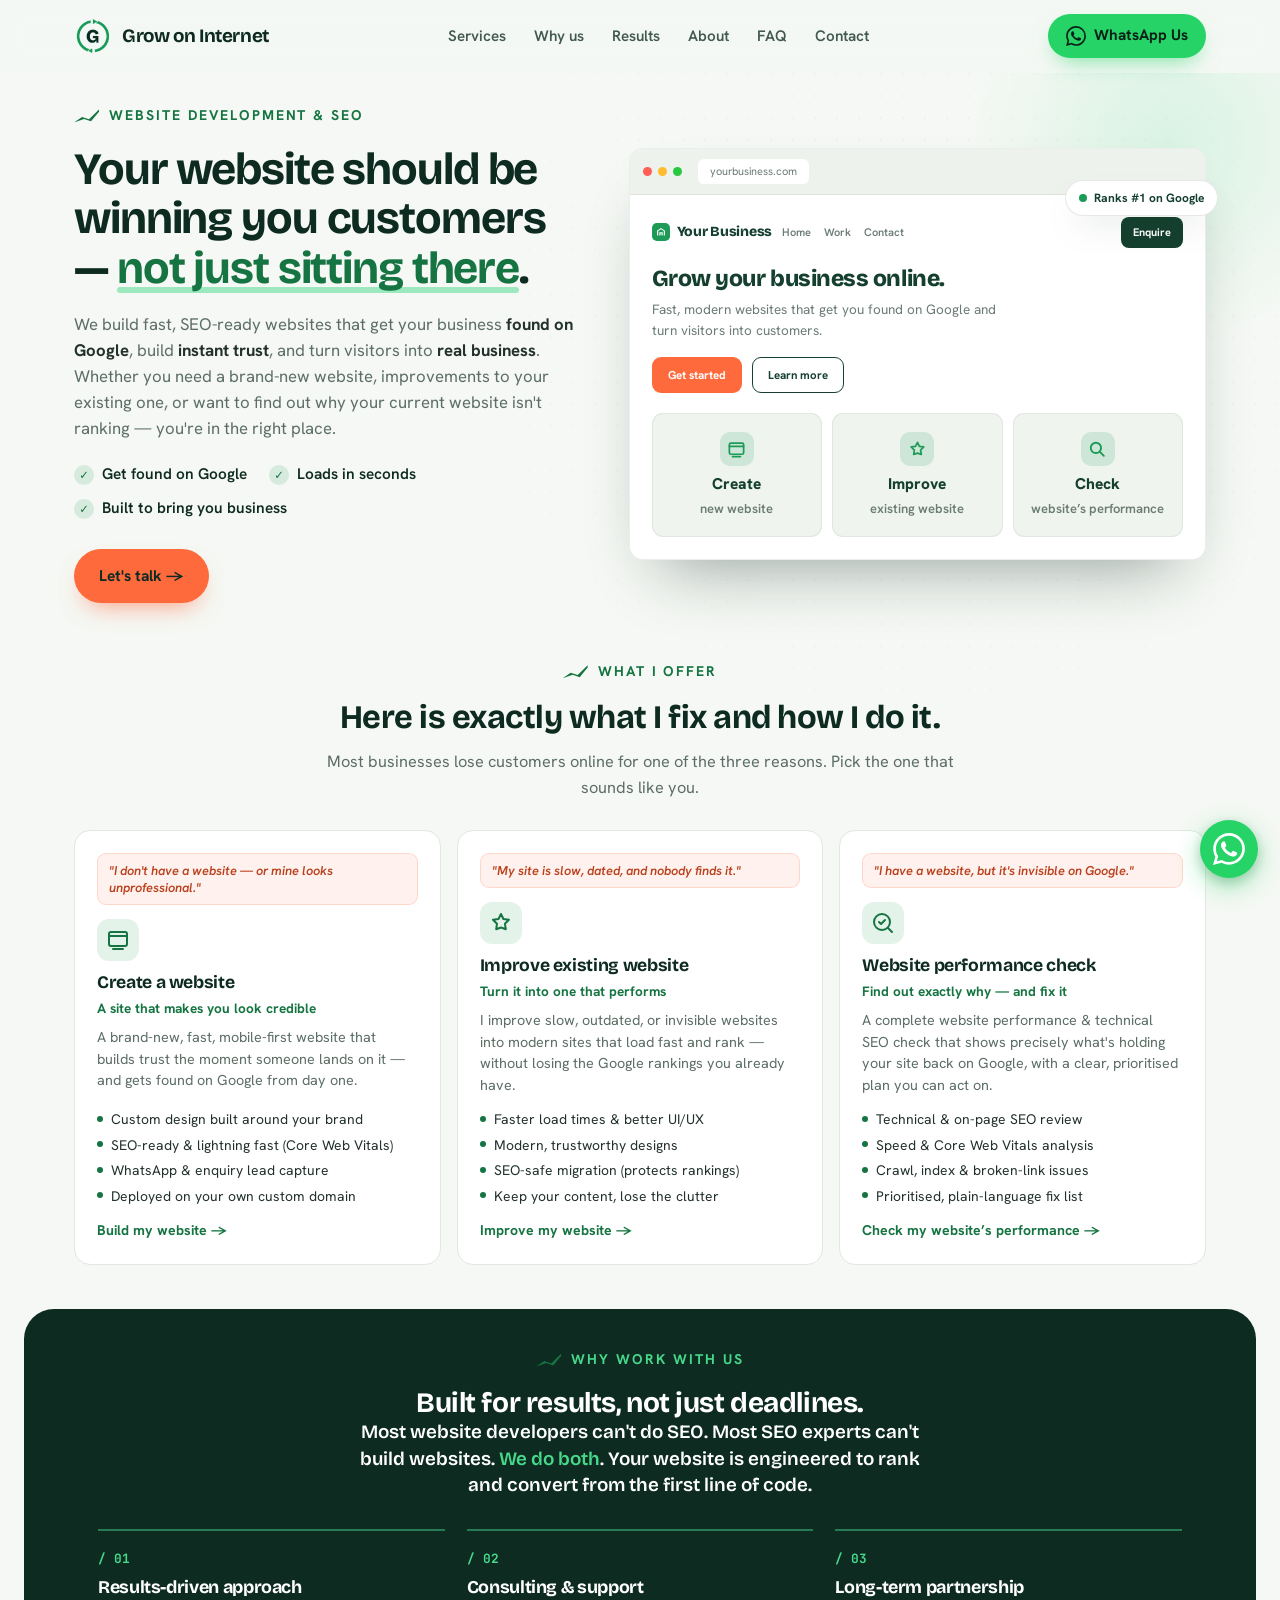
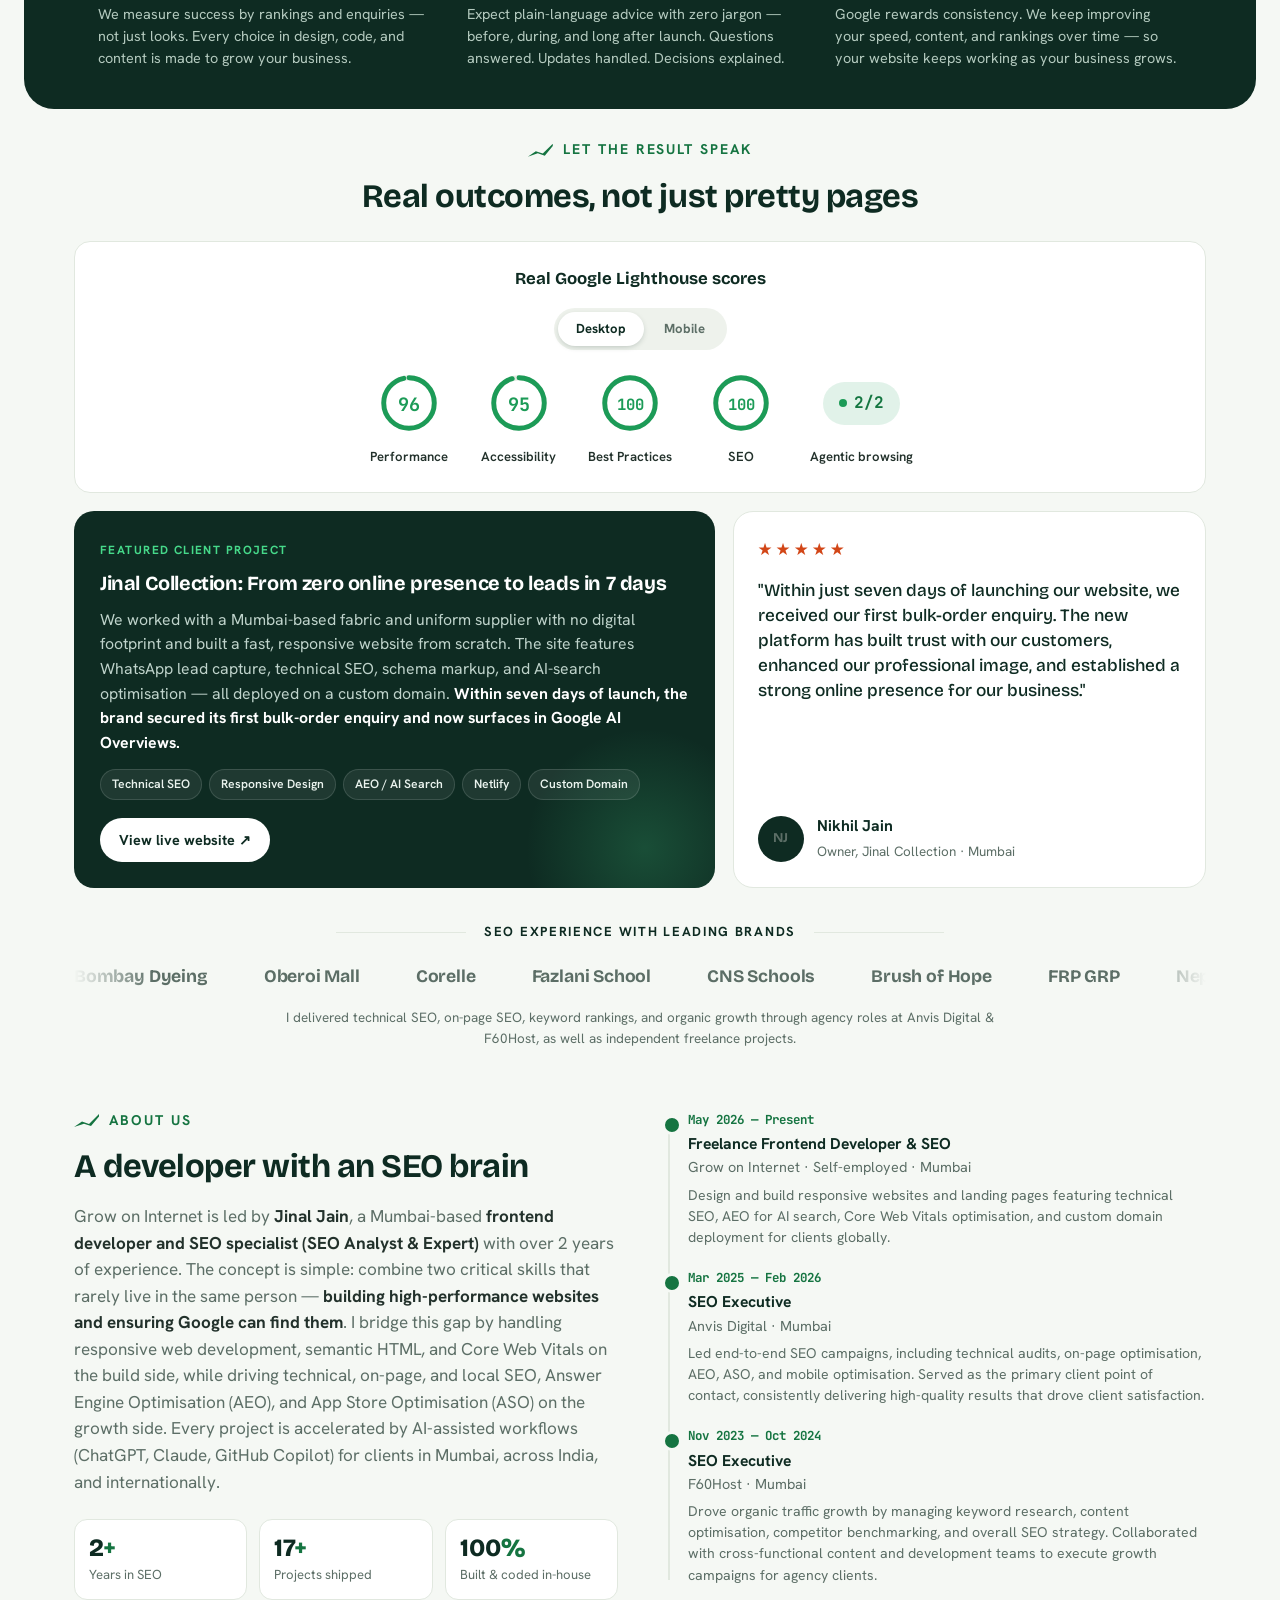
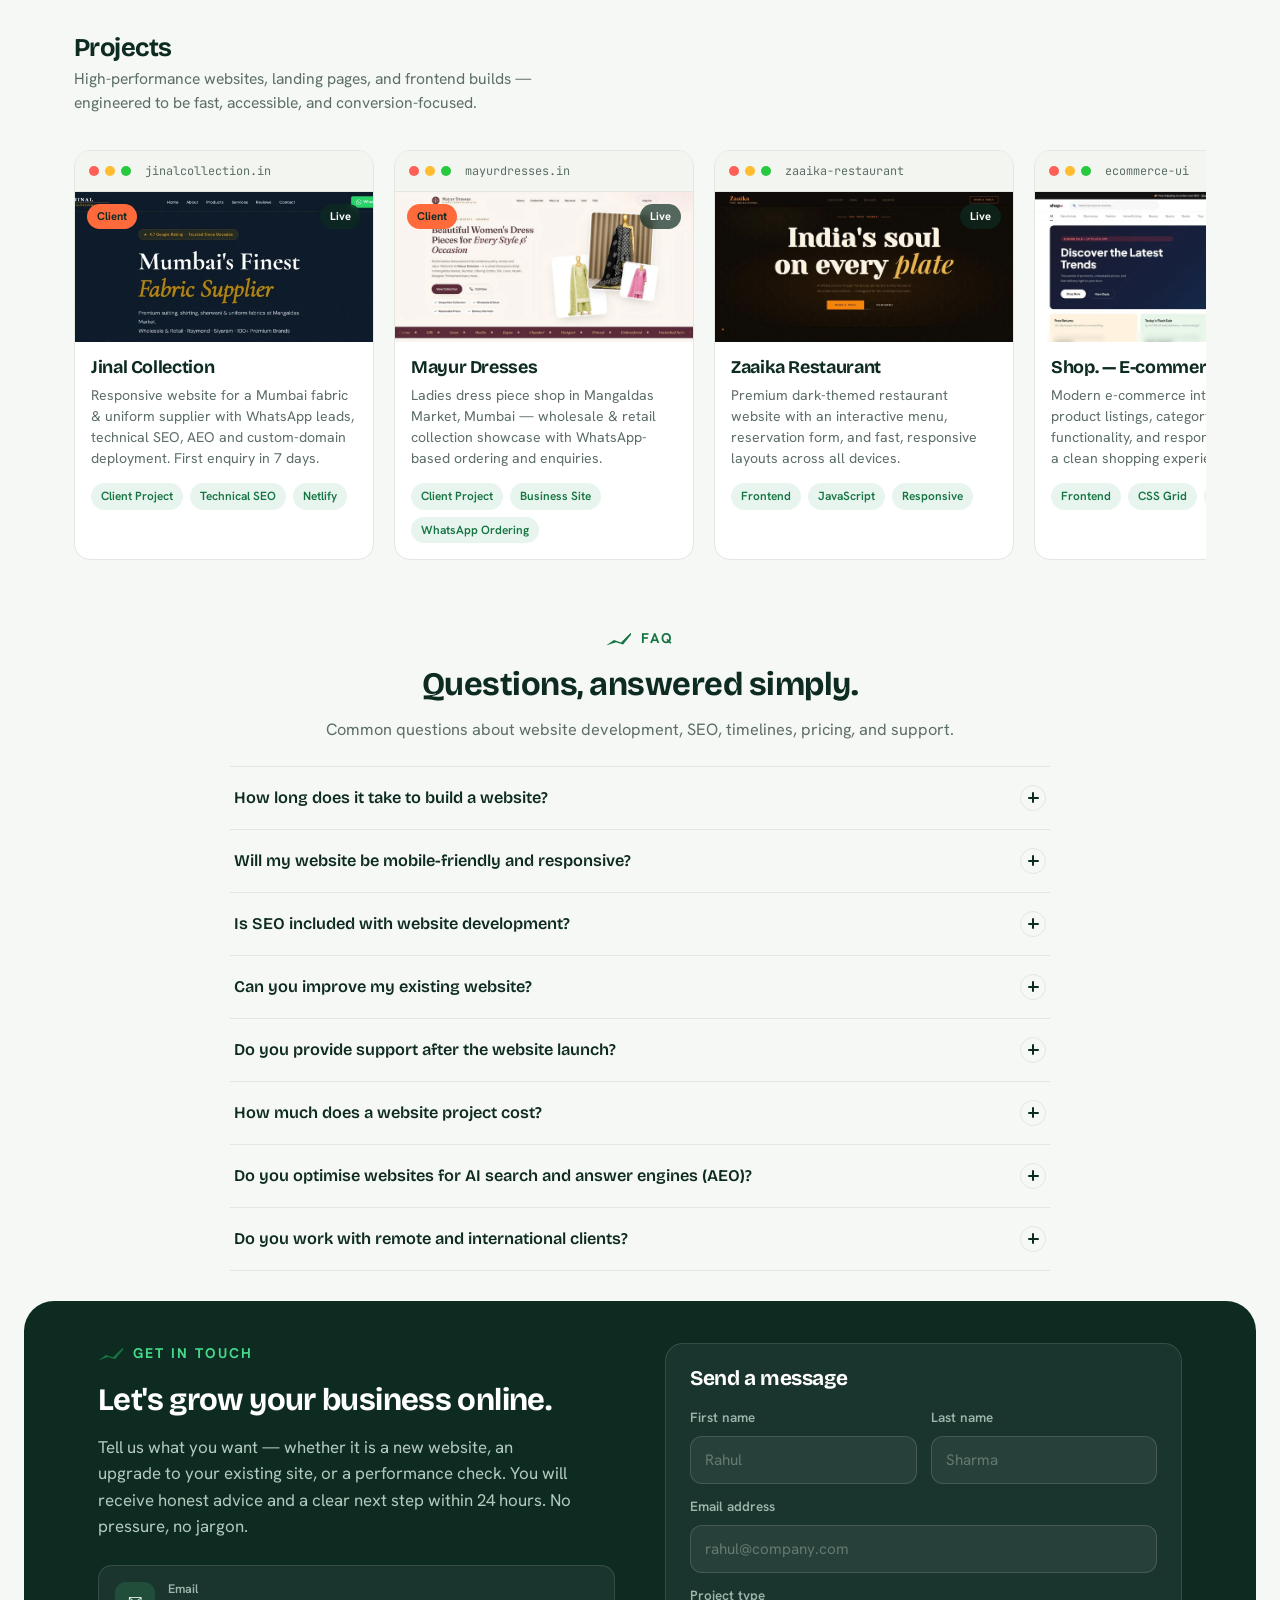
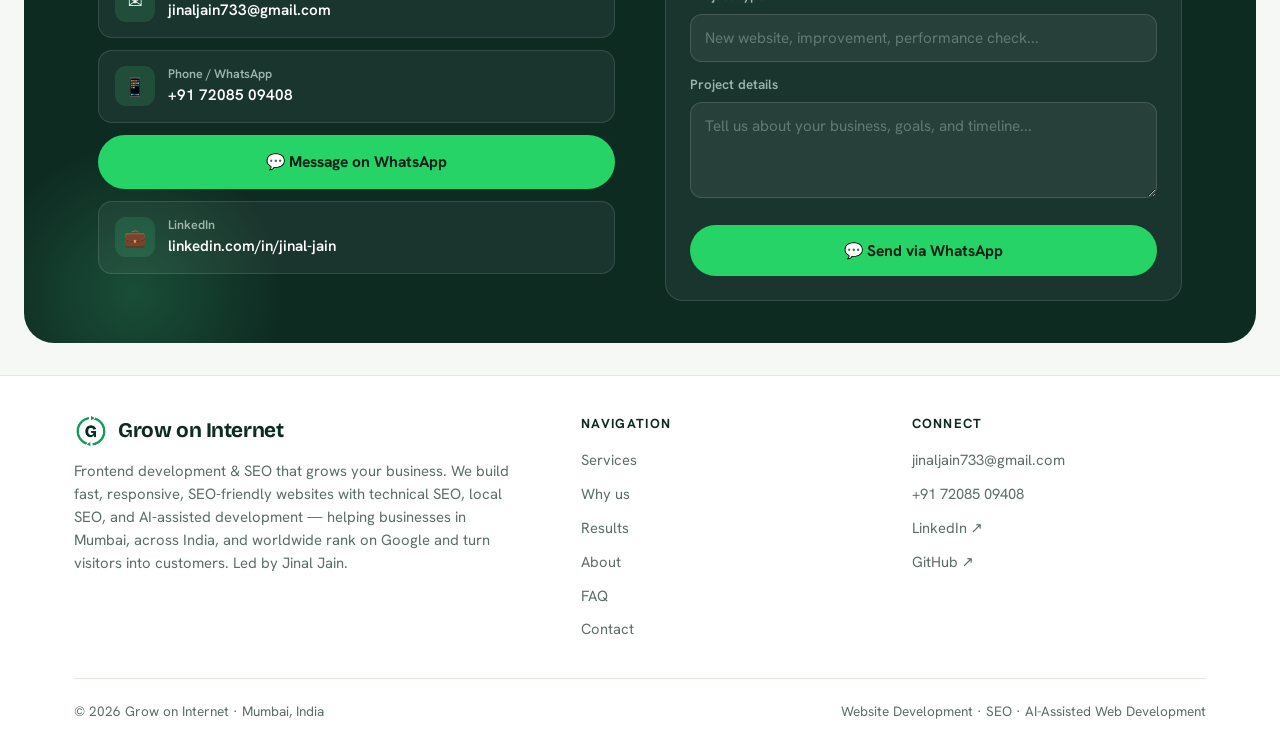
==== commit bb0569f2: "Add Mayur Dresses project card" ====
--- a/index.html
+++ b/index.html
@@ -331,6 +331,12 @@
           <div class="proj-body"><h3>Jinal Collection</h3><p>Responsive website for a Mumbai fabric &amp; uniform supplier with WhatsApp leads, technical SEO, AEO and custom-domain deployment. First enquiry in 7 days.</p><div class="proj-tags"><span class="proj-tag">Client Project</span><span class="proj-tag">Technical SEO</span><span class="proj-tag">Netlify</span></div></div>
         </a>
 
+        <a href="https://www.mayurdresses.in/" target="_blank" rel="noopener noreferrer" class="proj-card" aria-label="Mayur Dresses — client website (opens live site in new tab)">
+          <div class="proj-bar"><div class="p-dot" style="background:#ff5f57"></div><div class="p-dot" style="background:#febc2e"></div><div class="p-dot" style="background:#28c840"></div><span class="p-url">mayurdresses.in</span></div>
+          <div class="proj-shot"><picture><source srcset="images/mayur-dresses.webp" type="image/webp"><img src="images/mayur-dresses.jpg" alt="Mayur Dresses — website for a Mumbai ladies dress piece shop" loading="lazy" decoding="async" onerror="this.style.display='none'"></picture><span class="proj-badge">Client</span><span class="proj-live">Live</span></div>
+          <div class="proj-body"><h3>Mayur Dresses</h3><p>Ladies dress piece shop in Mangaldas Market, Mumbai — wholesale &amp; retail collection showcase with WhatsApp-based ordering and enquiries.</p><div class="proj-tags"><span class="proj-tag">Client Project</span><span class="proj-tag">Business Site</span><span class="proj-tag">WhatsApp Ordering</span></div></div>
+        </a>
+
         <a href="https://jinaljain733-cmd.github.io/zaaika-restaurant/" target="_blank" rel="noopener noreferrer" class="proj-card" aria-label="Zaaika Restaurant — restaurant website (opens live site in new tab)">
           <div class="proj-bar"><div class="p-dot" style="background:#ff5f57"></div><div class="p-dot" style="background:#febc2e"></div><div class="p-dot" style="background:#28c840"></div><span class="p-url">zaaika-restaurant</span></div>
           <div class="proj-shot"><picture><source srcset="images/zaaika-restaurant.webp" type="image/webp"><img src="images/zaaika-restaurant.jpg" alt="Zaaika Restaurant — dark-themed restaurant website with interactive menu" loading="lazy" decoding="async" onerror="this.style.display='none'"></picture><span class="proj-live">Live</span></div>
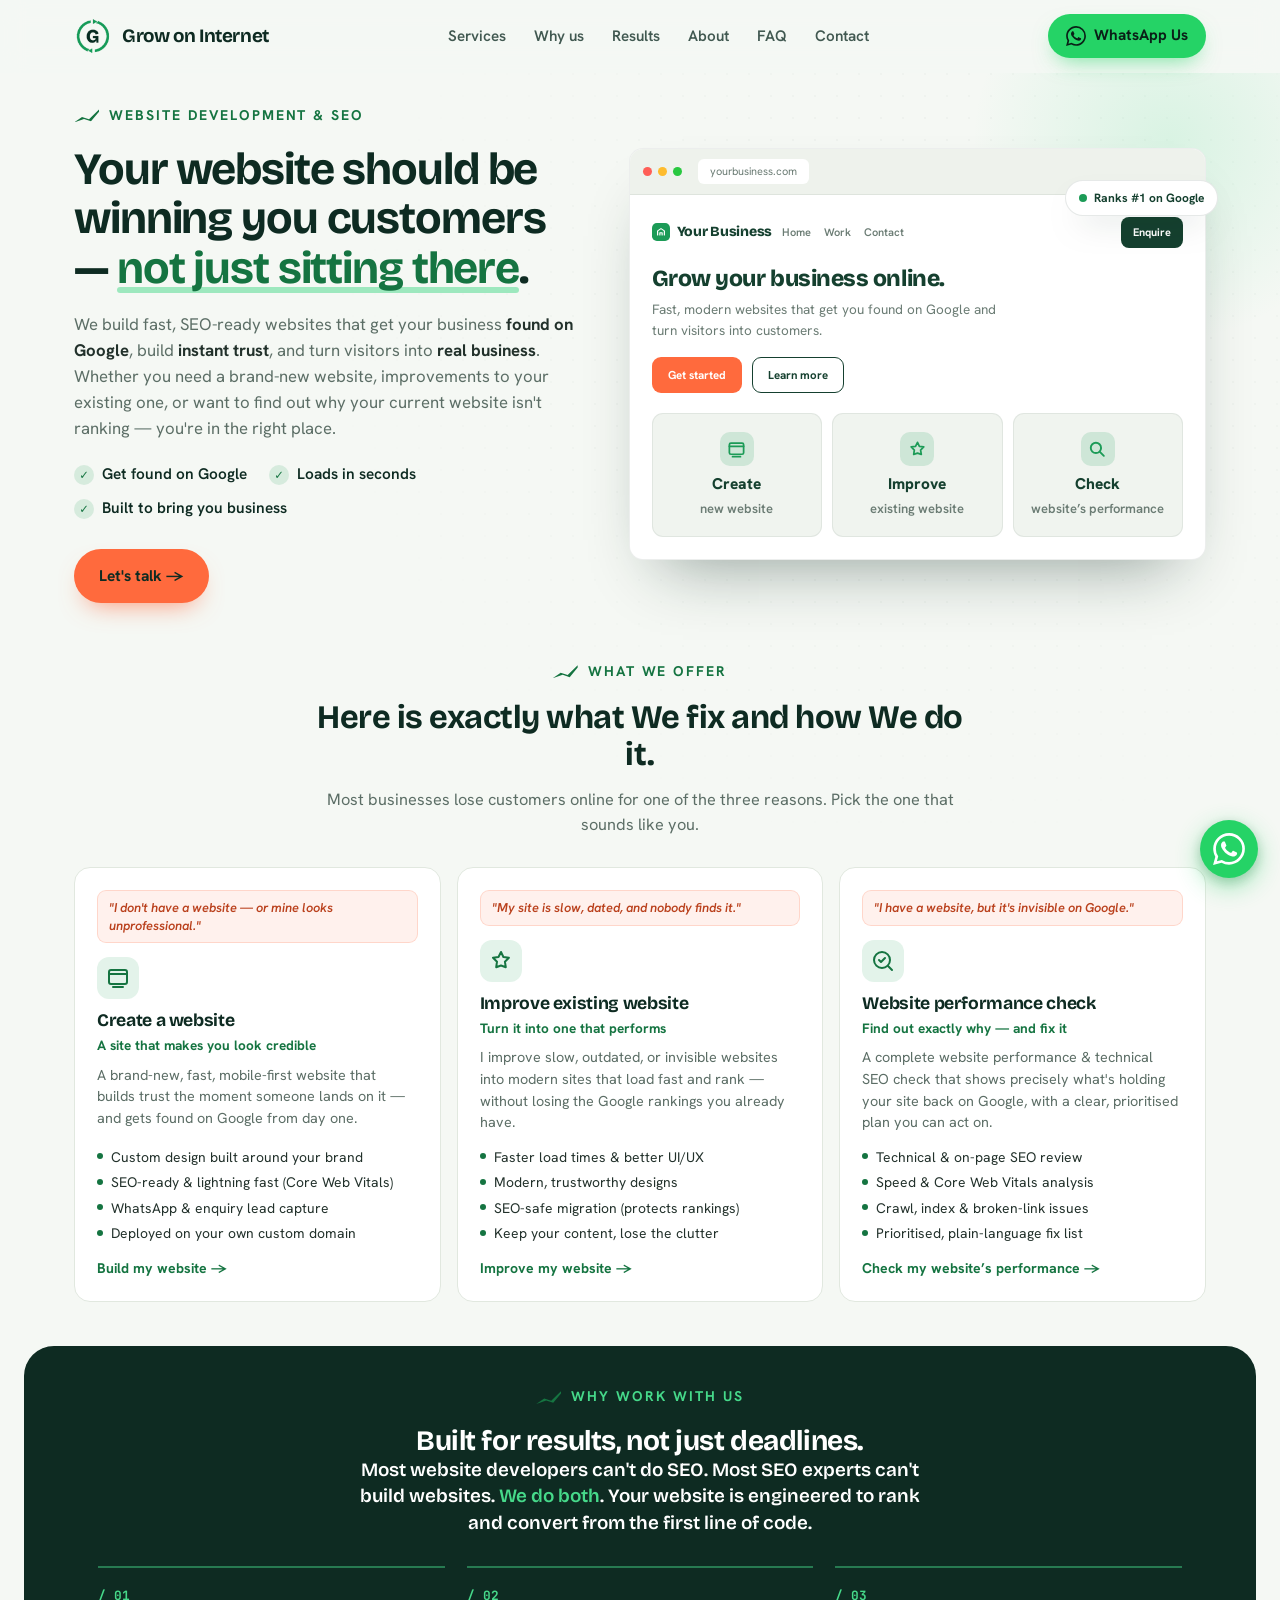
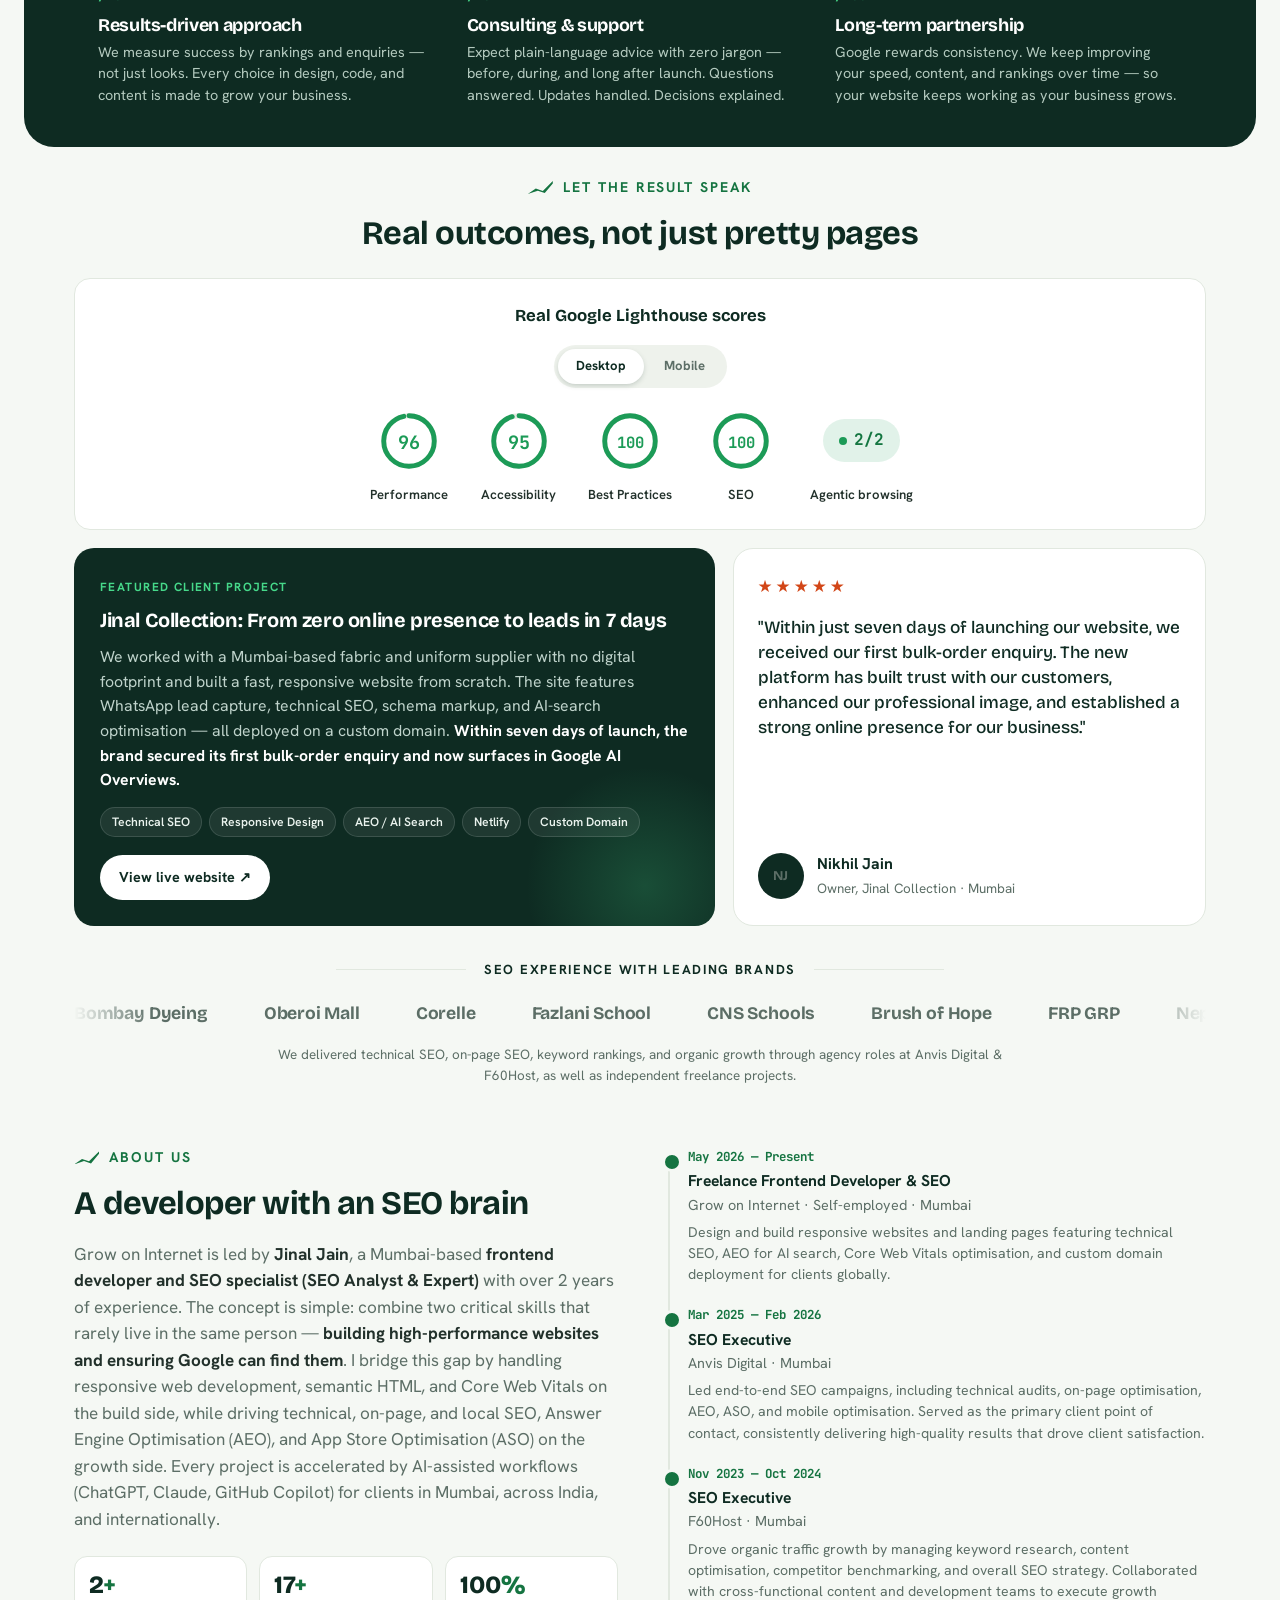
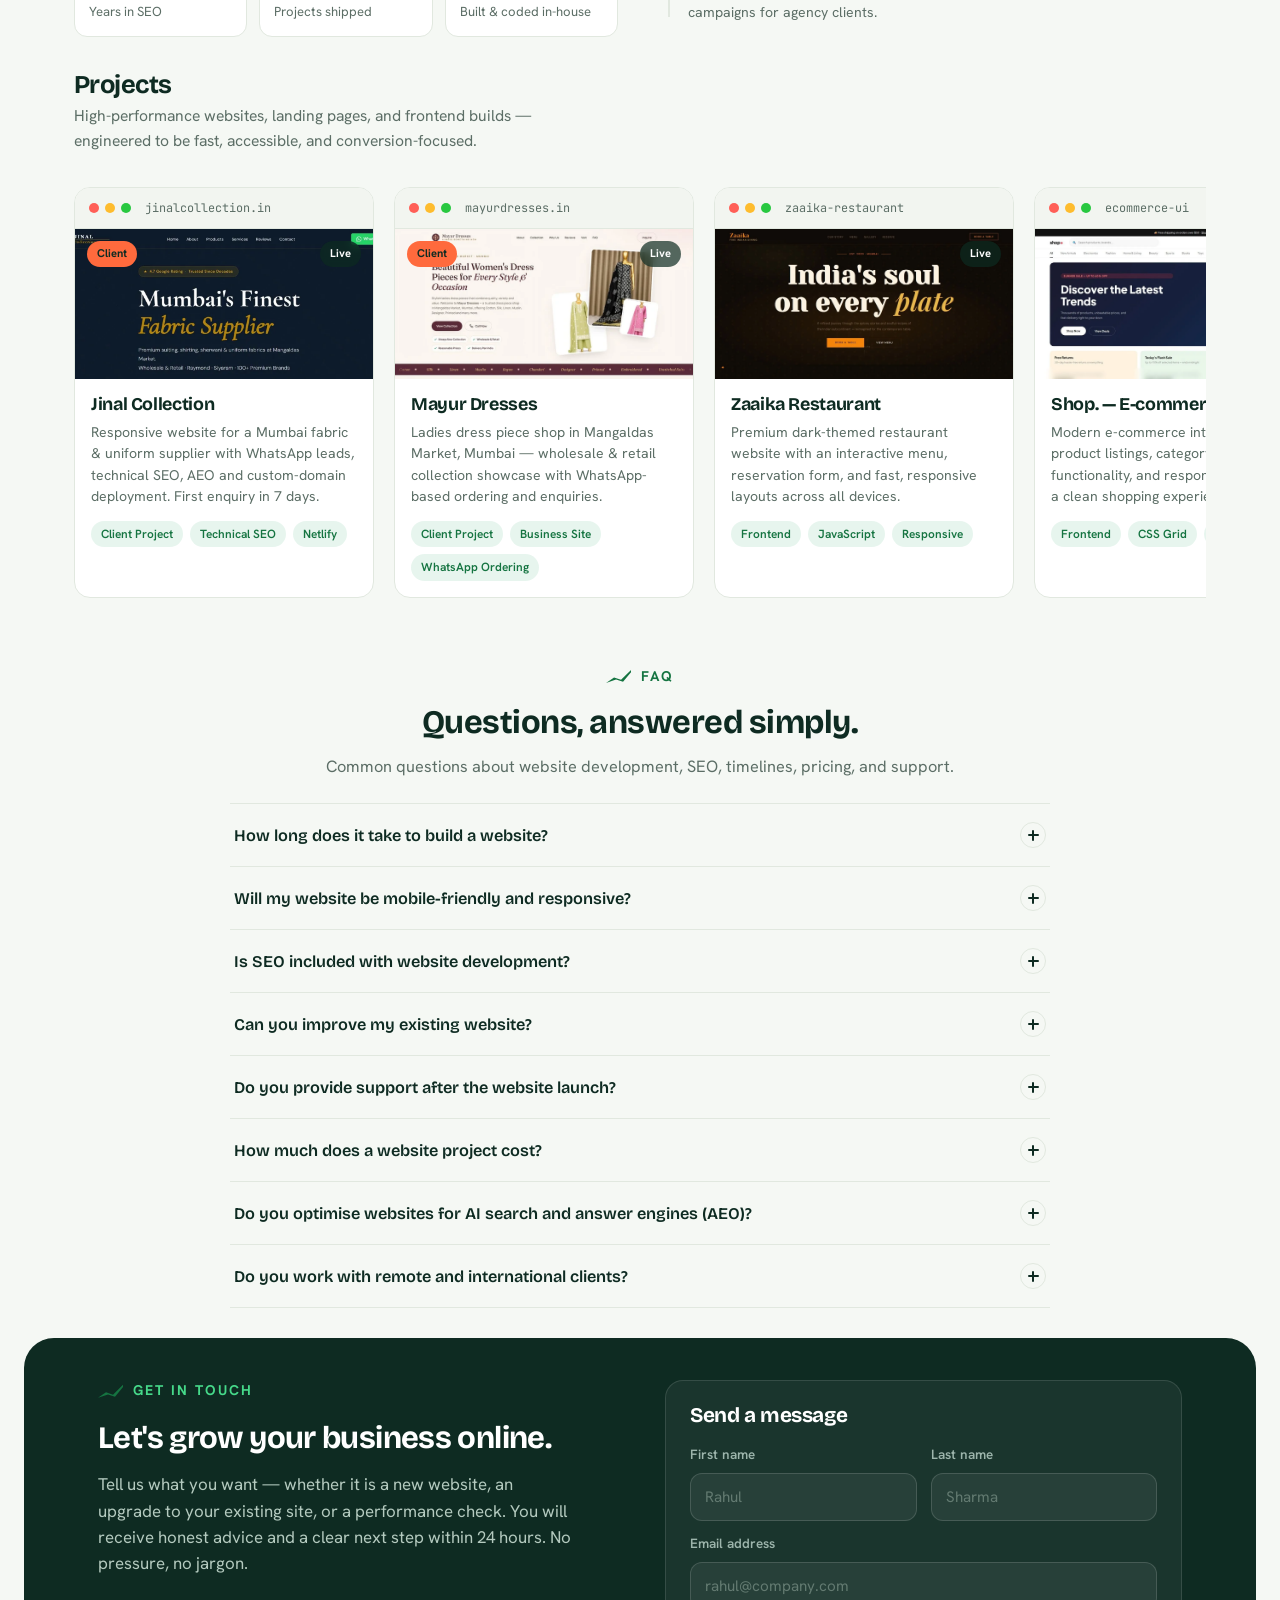
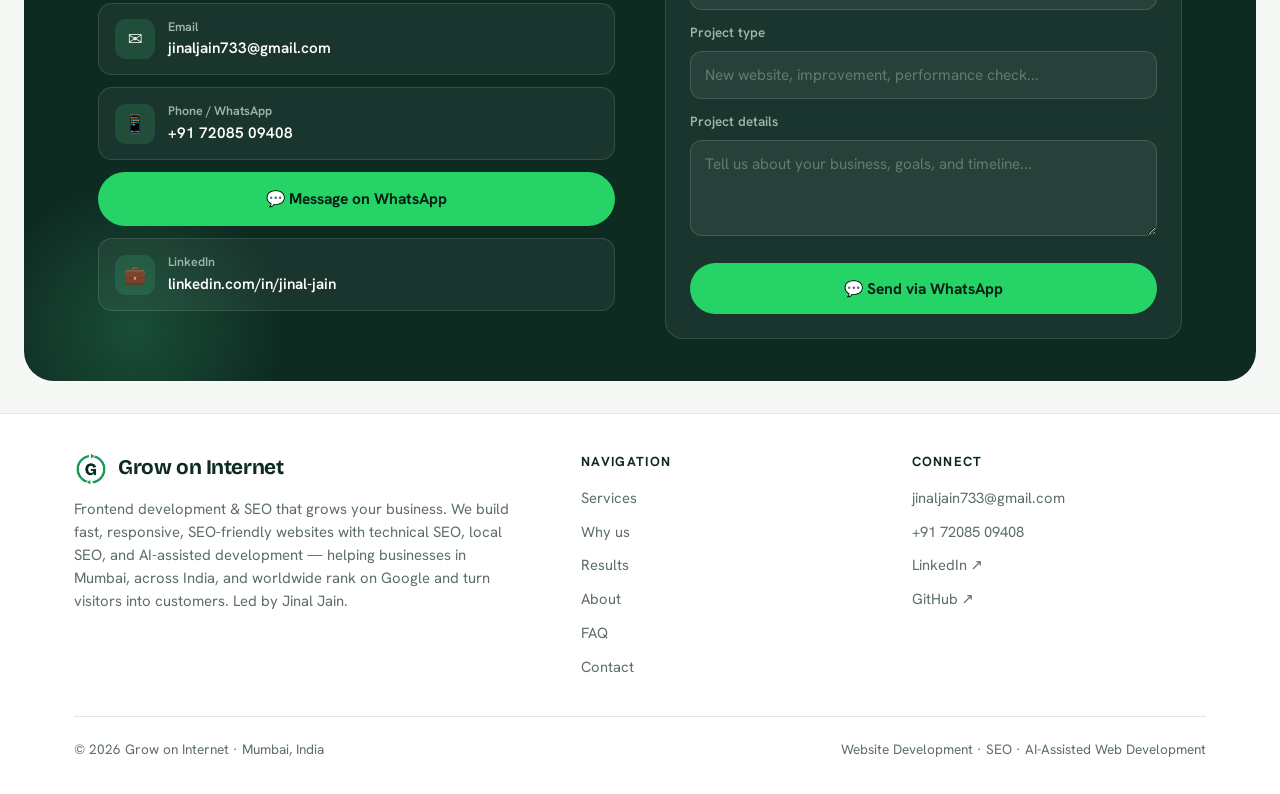
==== commit fba47a56: "Content Changes" ====
--- a/index.html
+++ b/index.html
@@ -150,8 +150,8 @@
     </div>
 
     <div class="pain-lead reveal">
-      <span class="eyebrow">What I offer</span>
-      <h2 class="section-title">Here is exactly what I fix and how I do it.</h2>
+      <span class="eyebrow">What We offer</span>
+      <h2 class="section-title">Here is exactly what We fix and how We do it.</h2>
       <p class="section-sub">Most businesses lose customers online for one of the three reasons. Pick the one that sounds like you.</p>
     </div>
 
@@ -272,7 +272,7 @@
     <div class="result-brands reveal">
       <div class="rb-title-row"><span class="rb-line"></span><span class="rb-title">SEO experience with leading brands</span><span class="rb-line"></span></div>
       <div class="rb-marquee"><div class="rb-track"><div class="rb-item"><span class="rb-name">Bombay Dyeing</span></div><div class="rb-item"><span class="rb-name">Oberoi Mall</span></div><div class="rb-item"><span class="rb-name">Corelle</span></div><div class="rb-item"><span class="rb-name">Fazlani School</span></div><div class="rb-item"><span class="rb-name">CNS Schools</span></div><div class="rb-item"><span class="rb-name">Brush of Hope</span></div><div class="rb-item"><span class="rb-name">FRP GRP</span></div><div class="rb-item"><span class="rb-name">Neptune Alloys</span></div><div class="rb-item"><span class="rb-name">IPO</span></div><div class="rb-item"><span class="rb-name">Jinal Collection</span></div><div class="rb-item"><span class="rb-name">Kintree</span></div><div class="rb-item"><span class="rb-name">Nutriiya</span></div><div class="rb-item"><span class="rb-name">Ananka Fasteners</span></div><div class="rb-item"><span class="rb-name">Caliber Enterprises</span></div><div class="rb-item"><span class="rb-name">Ridhiman Alloys</span></div><div class="rb-item"><span class="rb-name">Inox Steel India</span></div><div class="rb-item"><span class="rb-name">Nitech Steels</span></div><div class="rb-item"><span class="rb-name">Nippon Alloy Inc</span></div><div class="rb-item"><span class="rb-name">Bombay Dyeing</span></div><div class="rb-item"><span class="rb-name">Oberoi Mall</span></div><div class="rb-item"><span class="rb-name">Corelle</span></div><div class="rb-item"><span class="rb-name">Fazlani School</span></div><div class="rb-item"><span class="rb-name">CNS Schools</span></div><div class="rb-item"><span class="rb-name">Brush of Hope</span></div><div class="rb-item"><span class="rb-name">FRP GRP</span></div><div class="rb-item"><span class="rb-name">Neptune Alloys</span></div><div class="rb-item"><span class="rb-name">IPO</span></div><div class="rb-item"><span class="rb-name">Jinal Collection</span></div><div class="rb-item"><span class="rb-name">Kintree</span></div><div class="rb-item"><span class="rb-name">Nutriiya</span></div><div class="rb-item"><span class="rb-name">Ananka Fasteners</span></div><div class="rb-item"><span class="rb-name">Caliber Enterprises</span></div><div class="rb-item"><span class="rb-name">Ridhiman Alloys</span></div><div class="rb-item"><span class="rb-name">Inox Steel India</span></div><div class="rb-item"><span class="rb-name">Nitech Steels</span></div><div class="rb-item"><span class="rb-name">Nippon Alloy Inc</span></div></div></div>
-      <p class="rb-note">I delivered technical SEO, on-page SEO, keyword rankings, and organic growth through agency roles at Anvis Digital &amp; F60Host, as well as independent freelance projects.</p>
+      <p class="rb-note">We delivered technical SEO, on-page SEO, keyword rankings, and organic growth through agency roles at Anvis Digital &amp; F60Host, as well as independent freelance projects.</p>
     </div>
   </div>
 </section>
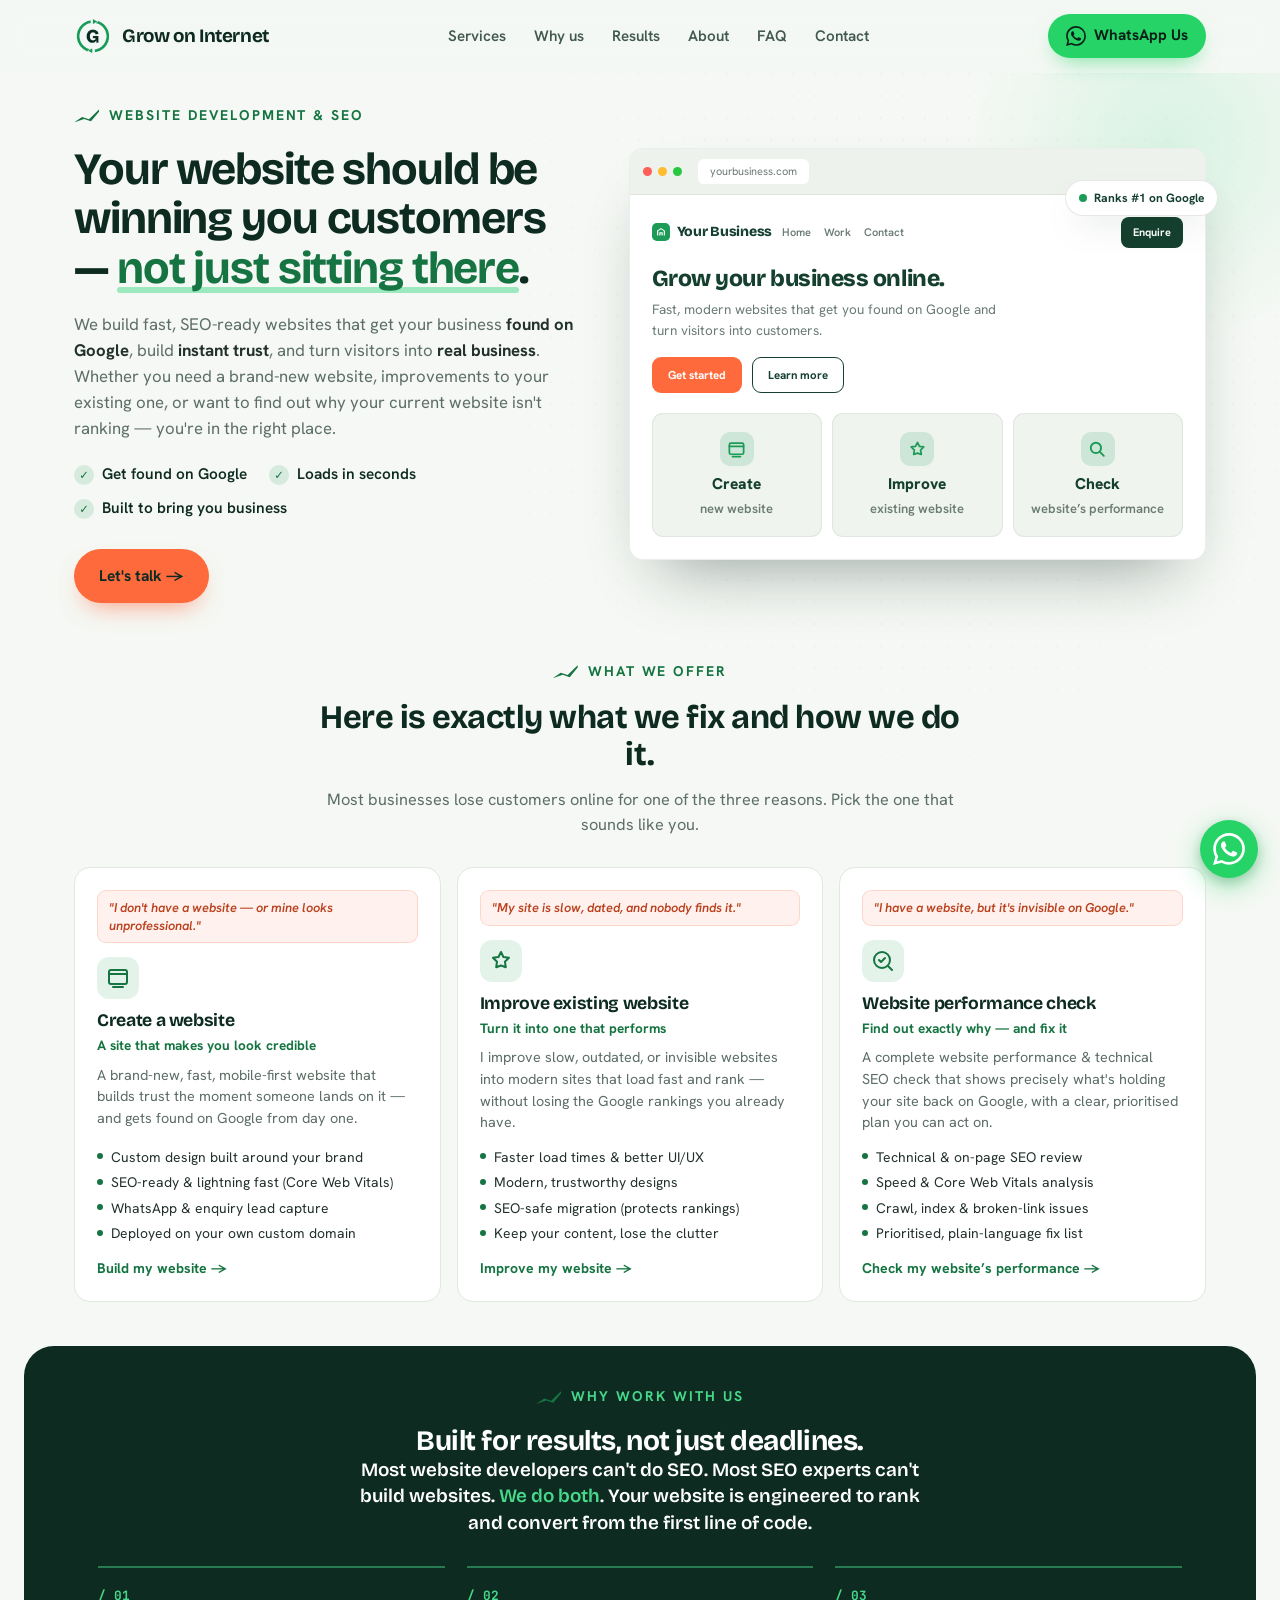
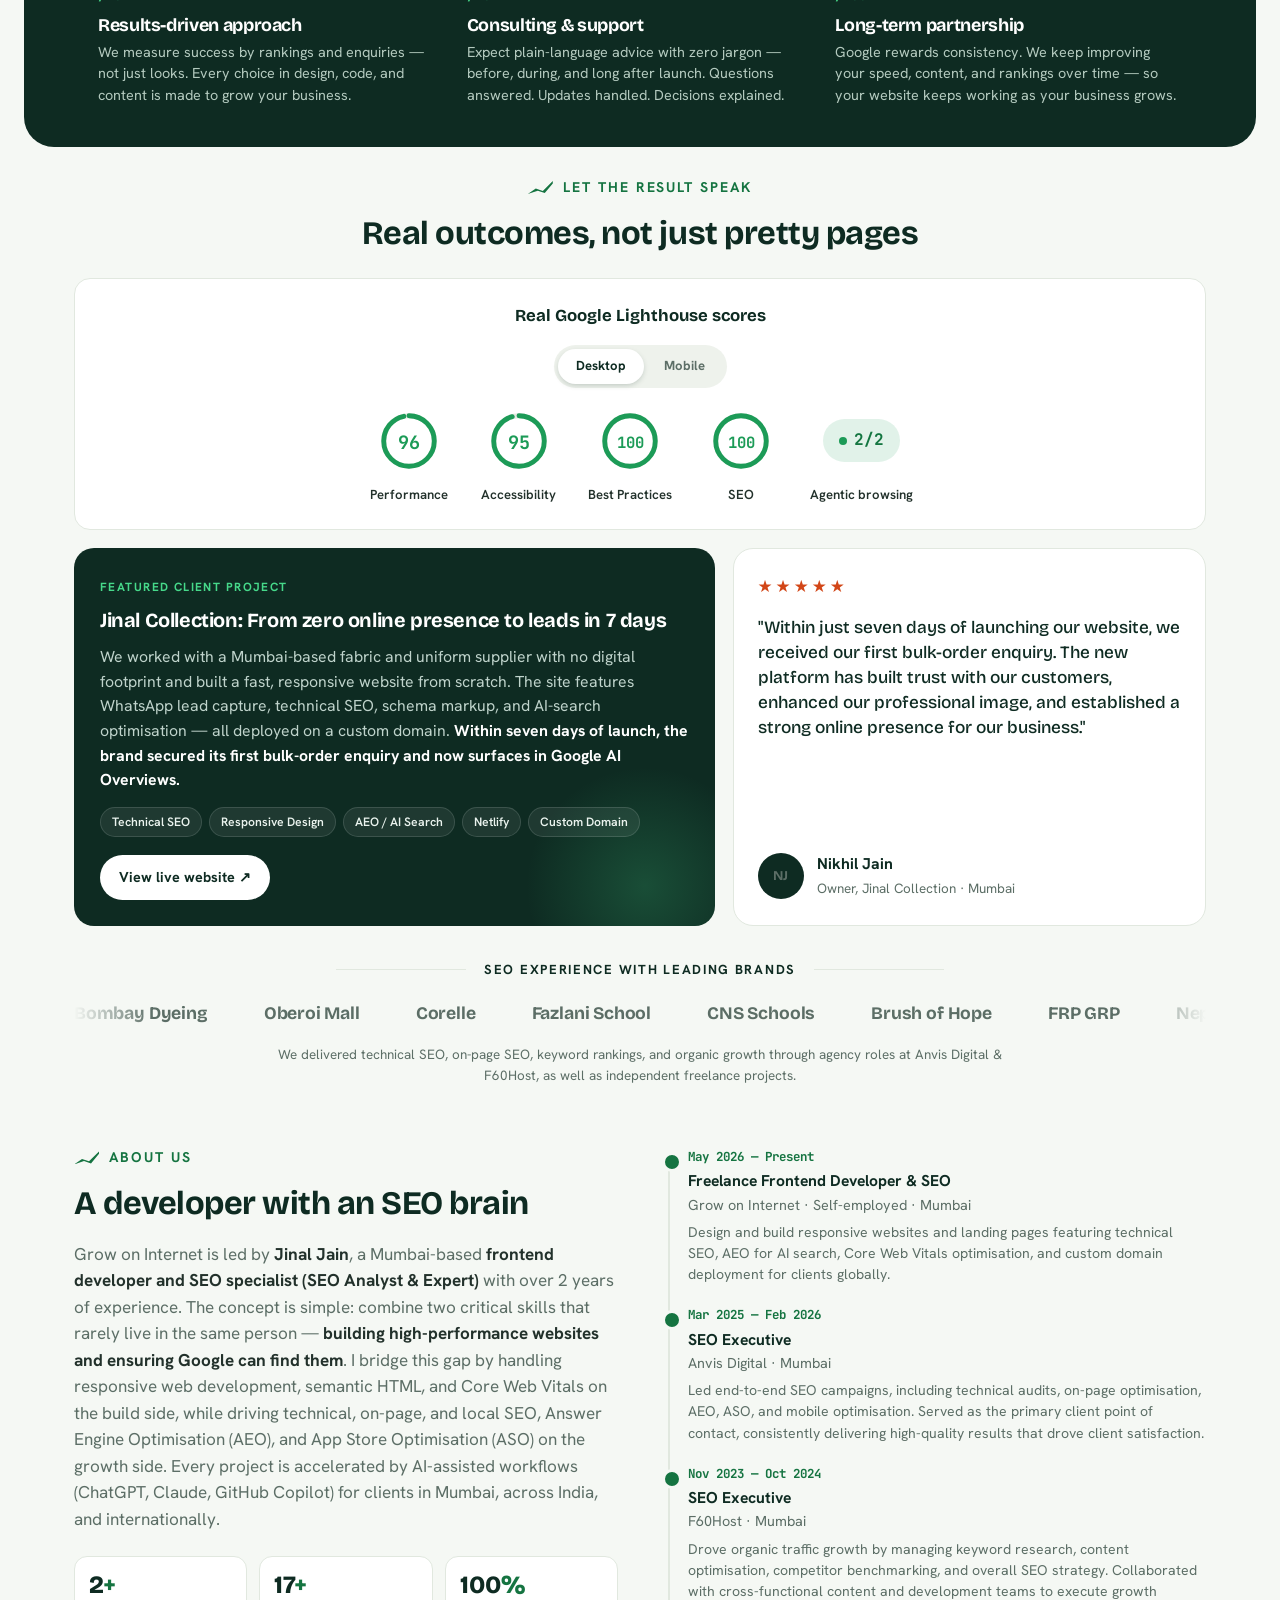
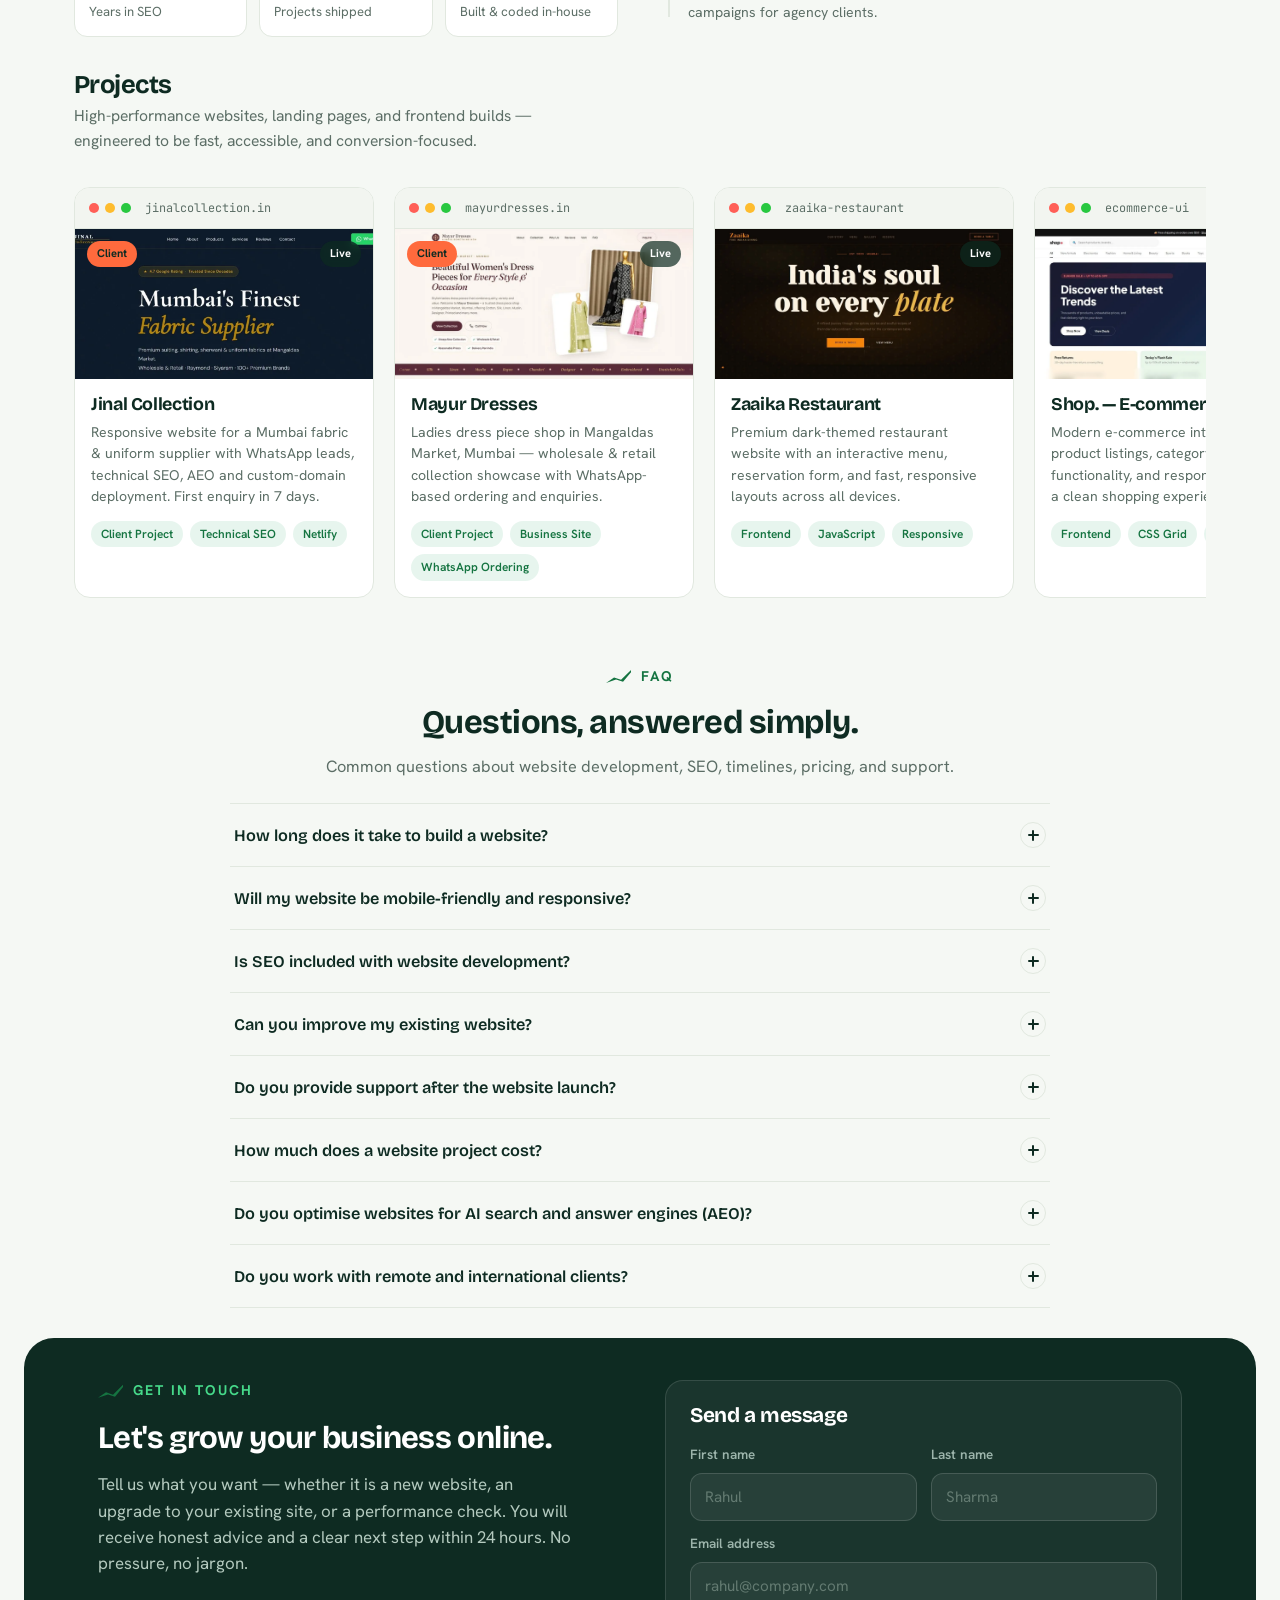
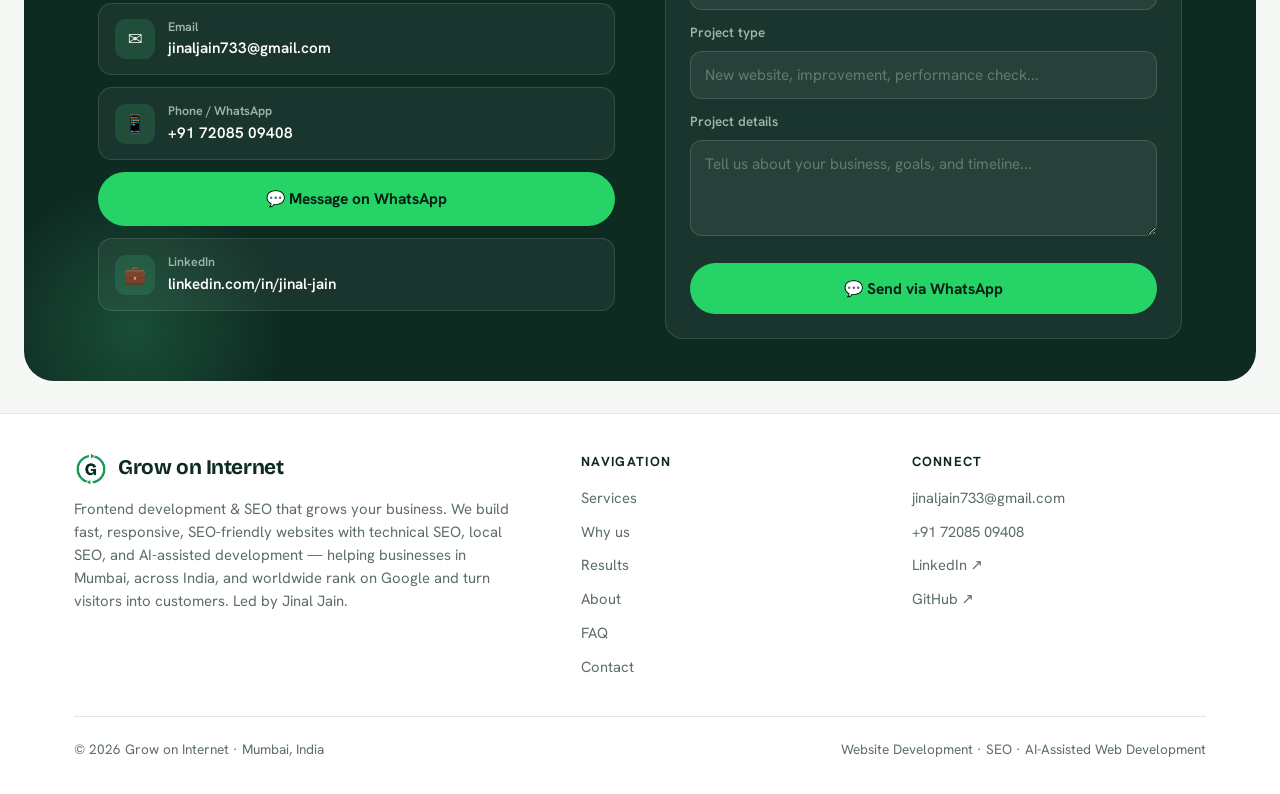
==== commit 5f4f7b7a: "Content Changes" ====
--- a/index.html
+++ b/index.html
@@ -151,7 +151,7 @@
 
     <div class="pain-lead reveal">
       <span class="eyebrow">What We offer</span>
-      <h2 class="section-title">Here is exactly what We fix and how We do it.</h2>
+      <h2 class="section-title">Here is exactly what we fix and how we do it.</h2>
       <p class="section-sub">Most businesses lose customers online for one of the three reasons. Pick the one that sounds like you.</p>
     </div>
 
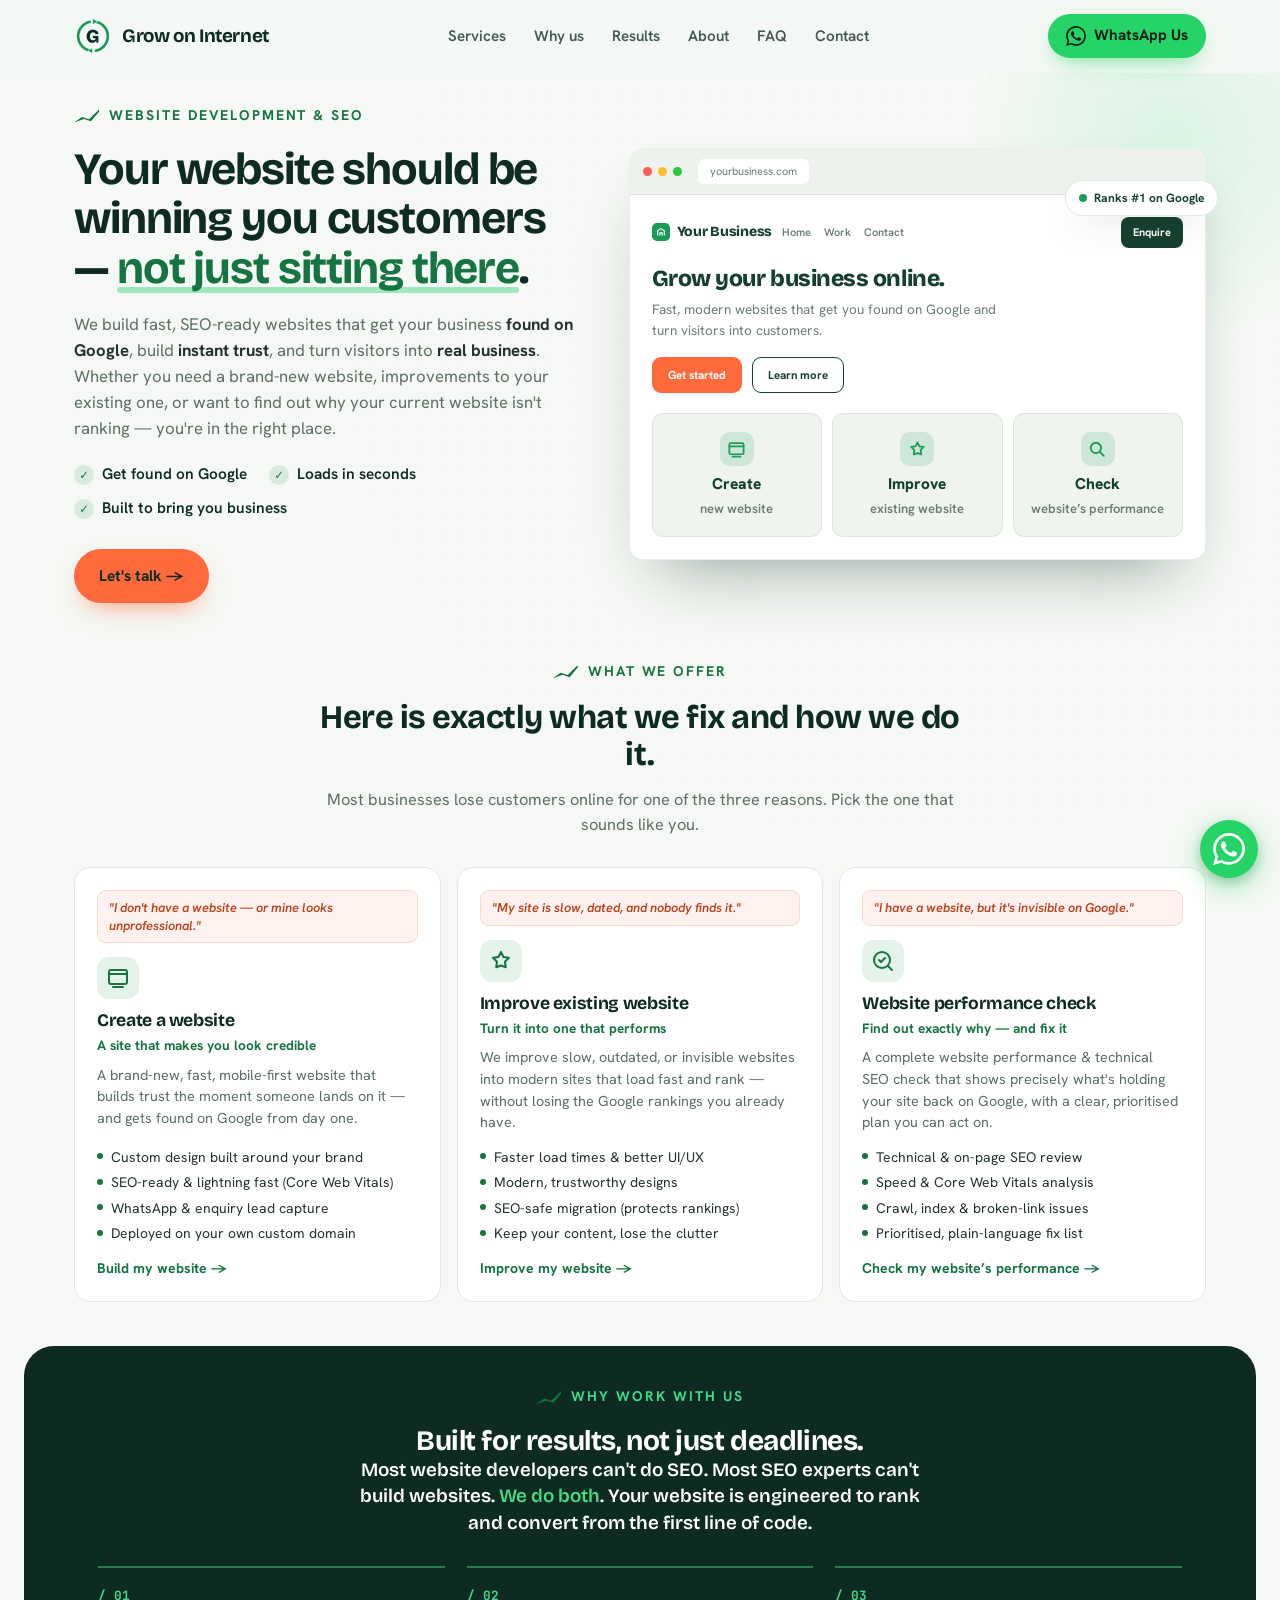
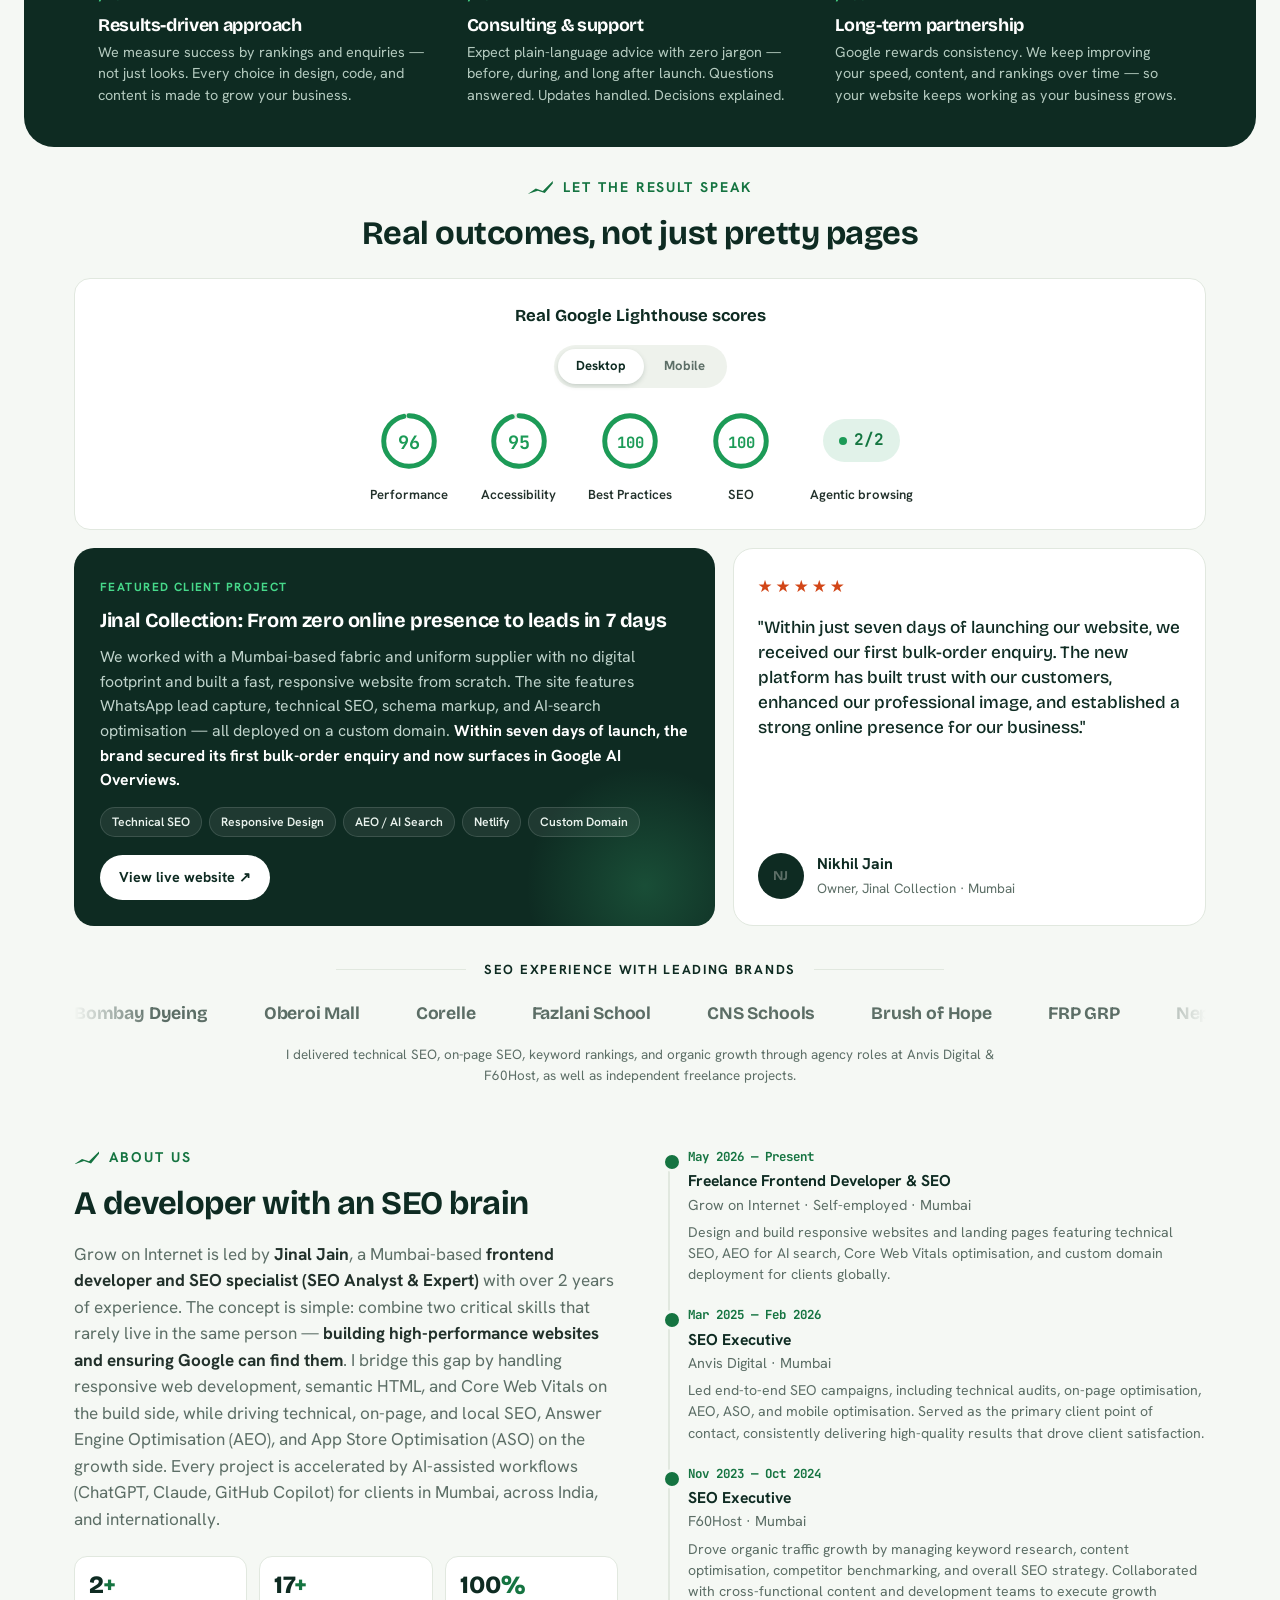
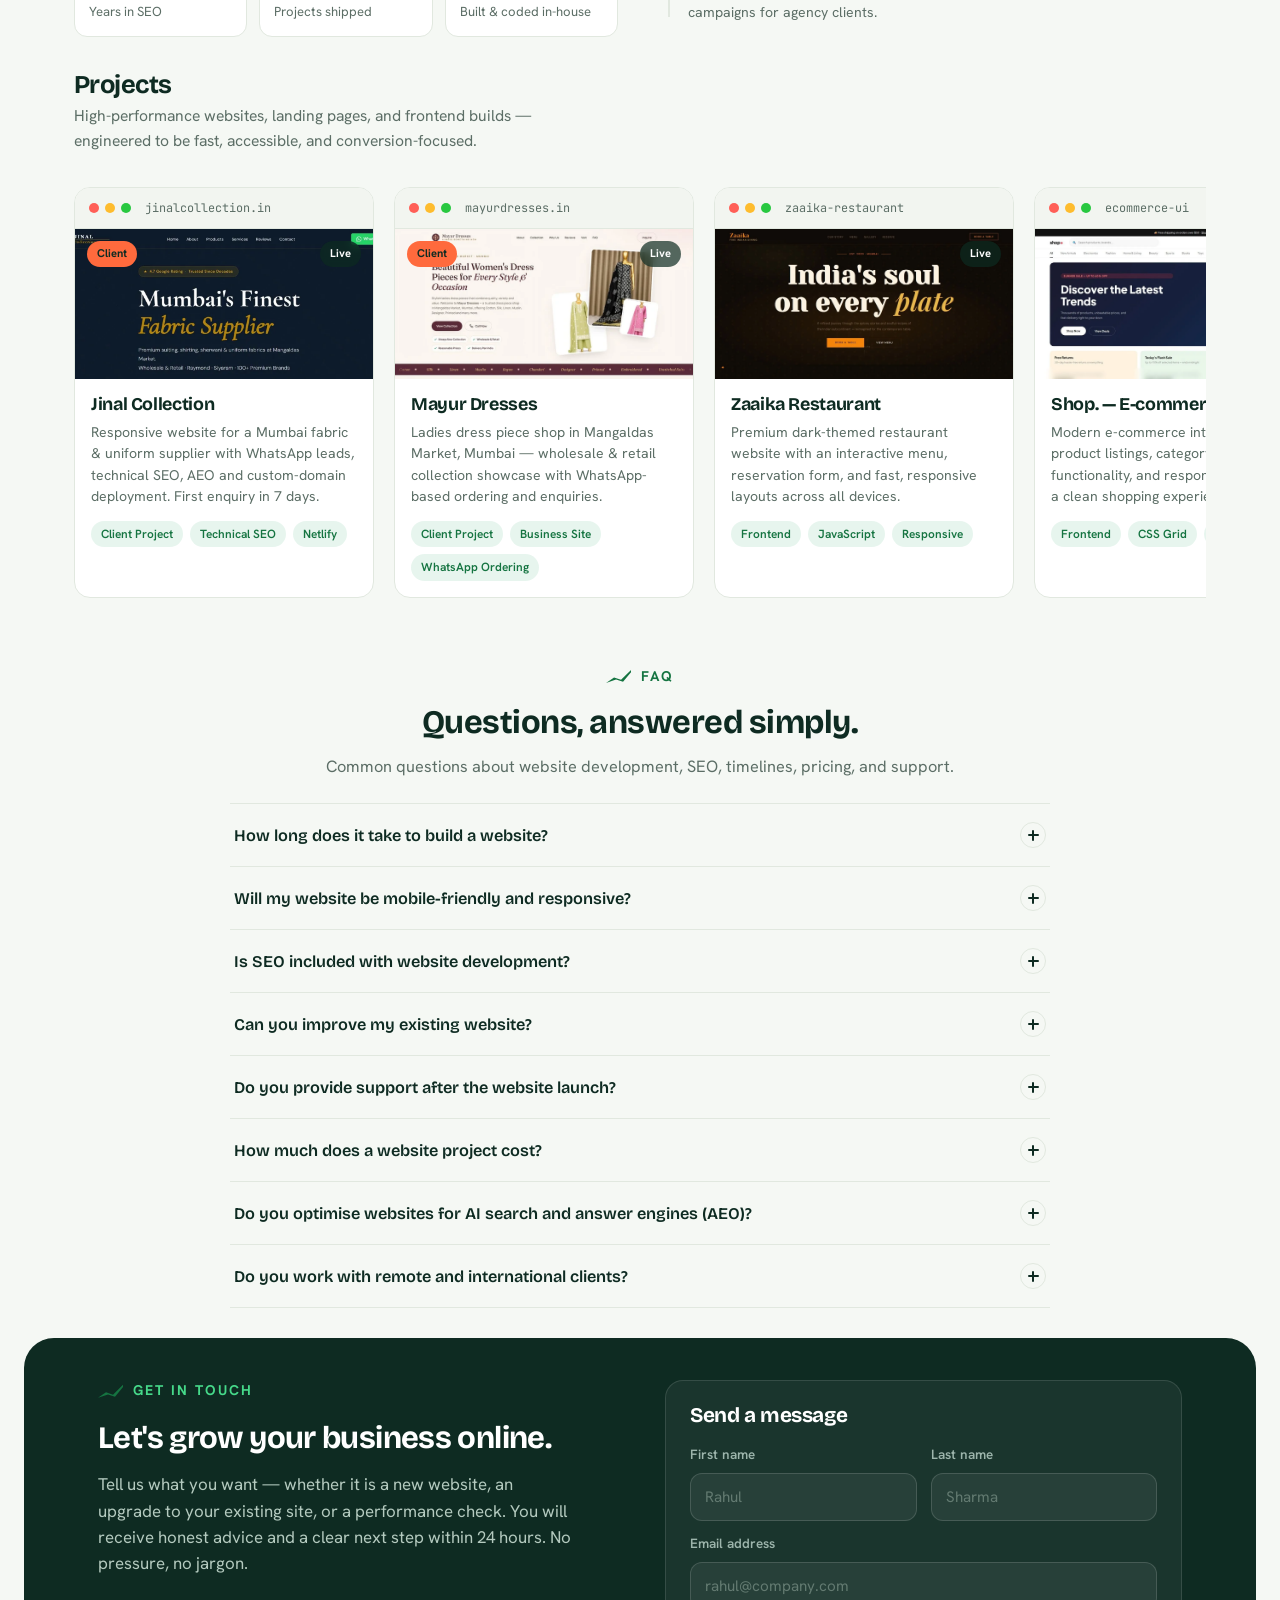
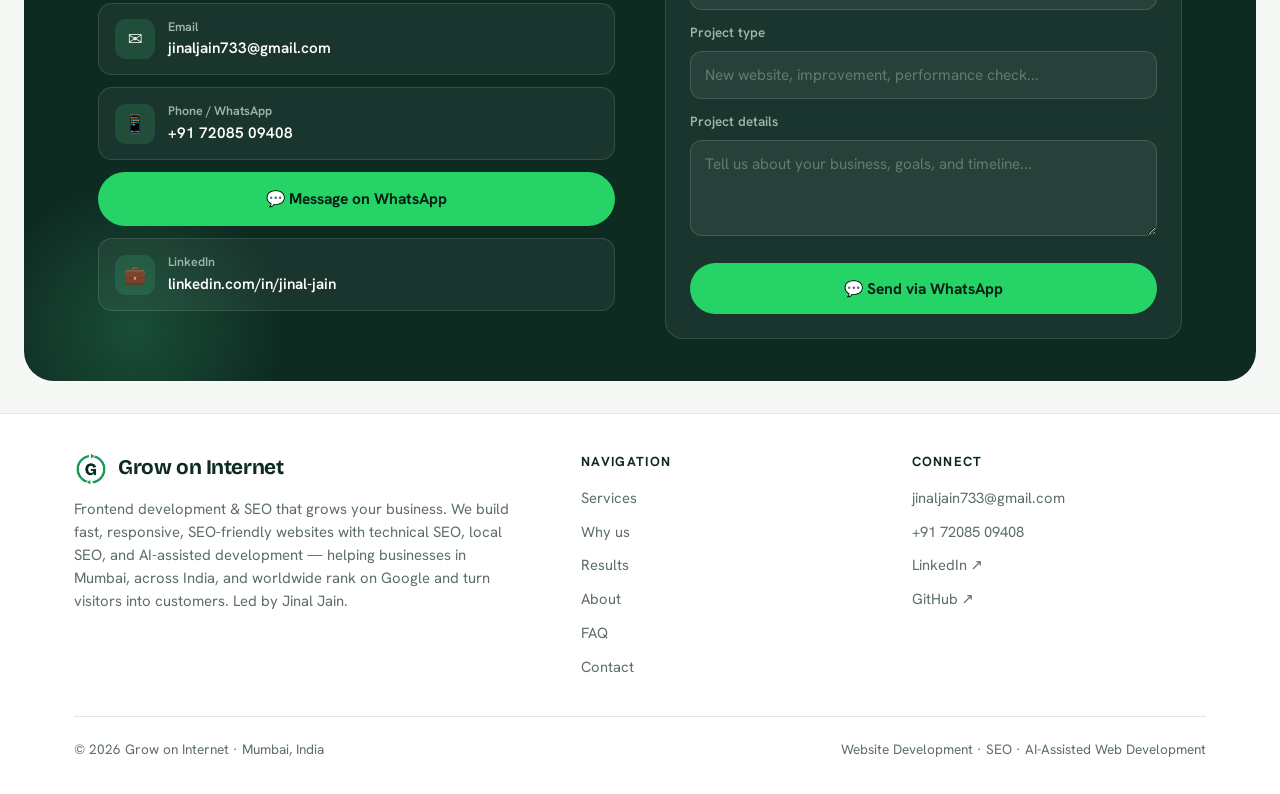
==== commit f74aafa1: "Remove stray nested repo, update index.html" ====
--- a/index.html
+++ b/index.html
@@ -177,7 +177,7 @@
         <span class="service-ic"><svg width="24" height="24" viewBox="0 0 24 24" fill="none"><path d="M12 3l2.4 5 5.5.8-4 3.9.9 5.5L12 16.5 7.2 18.2 8 12.7 4 8.8 9.5 8 12 3z" stroke="currentColor" stroke-width="2" stroke-linejoin="round"/></svg></span>
         <h3>Improve existing website</h3>
         <div class="service-tagline">Turn it into one that performs</div>
-        <p>I improve slow, outdated, or invisible websites into modern sites that load fast and rank &mdash; without losing the Google rankings you already have.</p>
+        <p>We improve slow, outdated, or invisible websites into modern sites that load fast and rank &mdash; without losing the Google rankings you already have.</p>
         <ul>
           <li>Faster load times &amp; better UI/UX</li>
           <li>Modern, trustworthy designs</li>
@@ -272,7 +272,7 @@
     <div class="result-brands reveal">
       <div class="rb-title-row"><span class="rb-line"></span><span class="rb-title">SEO experience with leading brands</span><span class="rb-line"></span></div>
       <div class="rb-marquee"><div class="rb-track"><div class="rb-item"><span class="rb-name">Bombay Dyeing</span></div><div class="rb-item"><span class="rb-name">Oberoi Mall</span></div><div class="rb-item"><span class="rb-name">Corelle</span></div><div class="rb-item"><span class="rb-name">Fazlani School</span></div><div class="rb-item"><span class="rb-name">CNS Schools</span></div><div class="rb-item"><span class="rb-name">Brush of Hope</span></div><div class="rb-item"><span class="rb-name">FRP GRP</span></div><div class="rb-item"><span class="rb-name">Neptune Alloys</span></div><div class="rb-item"><span class="rb-name">IPO</span></div><div class="rb-item"><span class="rb-name">Jinal Collection</span></div><div class="rb-item"><span class="rb-name">Kintree</span></div><div class="rb-item"><span class="rb-name">Nutriiya</span></div><div class="rb-item"><span class="rb-name">Ananka Fasteners</span></div><div class="rb-item"><span class="rb-name">Caliber Enterprises</span></div><div class="rb-item"><span class="rb-name">Ridhiman Alloys</span></div><div class="rb-item"><span class="rb-name">Inox Steel India</span></div><div class="rb-item"><span class="rb-name">Nitech Steels</span></div><div class="rb-item"><span class="rb-name">Nippon Alloy Inc</span></div><div class="rb-item"><span class="rb-name">Bombay Dyeing</span></div><div class="rb-item"><span class="rb-name">Oberoi Mall</span></div><div class="rb-item"><span class="rb-name">Corelle</span></div><div class="rb-item"><span class="rb-name">Fazlani School</span></div><div class="rb-item"><span class="rb-name">CNS Schools</span></div><div class="rb-item"><span class="rb-name">Brush of Hope</span></div><div class="rb-item"><span class="rb-name">FRP GRP</span></div><div class="rb-item"><span class="rb-name">Neptune Alloys</span></div><div class="rb-item"><span class="rb-name">IPO</span></div><div class="rb-item"><span class="rb-name">Jinal Collection</span></div><div class="rb-item"><span class="rb-name">Kintree</span></div><div class="rb-item"><span class="rb-name">Nutriiya</span></div><div class="rb-item"><span class="rb-name">Ananka Fasteners</span></div><div class="rb-item"><span class="rb-name">Caliber Enterprises</span></div><div class="rb-item"><span class="rb-name">Ridhiman Alloys</span></div><div class="rb-item"><span class="rb-name">Inox Steel India</span></div><div class="rb-item"><span class="rb-name">Nitech Steels</span></div><div class="rb-item"><span class="rb-name">Nippon Alloy Inc</span></div></div></div>
-      <p class="rb-note">We delivered technical SEO, on-page SEO, keyword rankings, and organic growth through agency roles at Anvis Digital &amp; F60Host, as well as independent freelance projects.</p>
+      <p class="rb-note">I delivered technical SEO, on-page SEO, keyword rankings, and organic growth through agency roles at Anvis Digital &amp; F60Host, as well as independent freelance projects.</p>
     </div>
   </div>
 </section>
